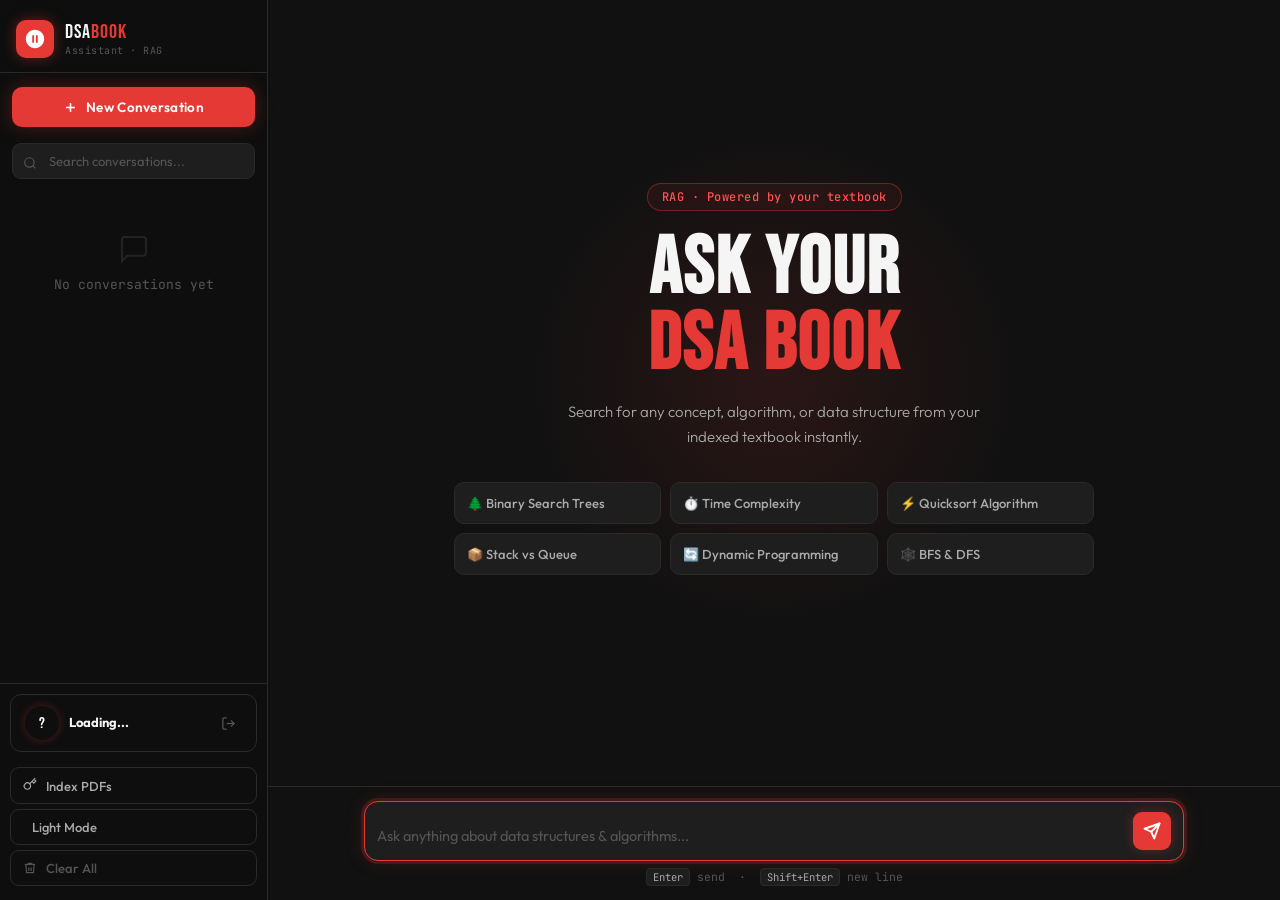
==== templates/index.html @ 1b9bd1ef "initial commit" ====
<!DOCTYPE html>
<html lang="en">
<head>
    <meta charset="UTF-8" />
    <meta name="viewport" content="width=device-width, initial-scale=1.0" />
    <title>DSA Assistant</title>
    <link rel="preconnect" href="https://fonts.googleapis.com" />
    <link href="https://fonts.googleapis.com/css2?family=Bebas+Neue&family=Outfit:wght@300;400;500;600;700&family=JetBrains+Mono:wght@400;500;700&display=swap" rel="stylesheet" />
    <script src="/static/theme.js"></script>
    <link rel="stylesheet" href="/static/style.css" />
</head>
<body>

<!-- ░░░░ SIDEBAR ░░░░ -->
<aside class="sidebar" id="sidebar">

    <div class="sidebar-brand">
        <div class="brand-icon">
            <svg width="22" height="22" viewBox="0 0 24 24" fill="currentColor"><path d="M12 2C6.48 2 2 6.48 2 12s4.48 10 10 10 10-4.48 10-10S17.52 2 12 2zm-1 14H9V8h2v8zm4 0h-2V8h2v8z"/></svg>
        </div>
        <div class="brand-text">
            <span class="brand-name">DSA<span class="brand-accent">Book</span></span>
            <span class="brand-sub">Assistant · RAG</span>
        </div>
    </div>

    <button class="new-chat-btn" onclick="startNewChat()">
        <svg width="15" height="15" viewBox="0 0 24 24" fill="none" stroke="currentColor" stroke-width="2.5"><line x1="12" y1="5" x2="12" y2="19"/><line x1="5" y1="12" x2="19" y2="12"/></svg>
        New Conversation
    </button>

    <div class="sidebar-search">
        <svg class="search-icon" width="14" height="14" viewBox="0 0 24 24" fill="none" stroke="currentColor" stroke-width="2"><circle cx="11" cy="11" r="8"/><line x1="21" y1="21" x2="16.65" y2="16.65"/></svg>
        <input type="text" id="searchInput" placeholder="Search conversations..." oninput="filterSessions(this.value)" />
    </div>

    <div class="sessions-scroll" id="sessionsList">
        <div class="sessions-empty">
            <svg width="32" height="32" viewBox="0 0 24 24" fill="none" stroke="currentColor" stroke-width="1.5" opacity="0.3"><path d="M21 15a2 2 0 0 1-2 2H7l-4 4V5a2 2 0 0 1 2-2h14a2 2 0 0 1 2 2z"/></svg>
            <p>No conversations yet</p>
        </div>
    </div>

    <div class="sidebar-footer">
        <!-- User profile card -->
        <div class="user-card">
            <div class="user-avatar" id="userAvatar">?</div>
            <div class="user-info">
                <span class="user-name" id="sidebarUsername">Loading...</span>
                <span class="user-email" id="sidebarEmail"></span>
            </div>
            <a href="/logout" class="logout-btn" title="Logout">
                <svg width="15" height="15" viewBox="0 0 24 24" fill="none" stroke="currentColor" stroke-width="2"><path d="M9 21H5a2 2 0 0 1-2-2V5a2 2 0 0 1 2-2h4"/><polyline points="16 17 21 12 16 7"/><line x1="21" y1="12" x2="9" y2="12"/></svg>
            </a>
        </div>

        <button class="footer-btn ingest-btn" id="ingestBtn" onclick="ingestPDFs()">
            <span class="ingest-icon" id="ingestIcon">
                <svg width="14" height="14" viewBox="0 0 24 24" fill="none" stroke="currentColor" stroke-width="2"><path d="M21 2l-2 2m-7.61 7.61a5.5 5.5 0 1 1-7.778 7.778 5.5 5.5 0 0 1 7.777-7.777zm0 0L15.5 7.5m0 0l3 3L22 7l-3-3m-3.5 3.5L19 4"/></svg>
            </span>
            <span id="ingestLabel">Index PDFs</span>
        </button>
        <button class="footer-btn theme-btn" onclick="toggleTheme()">
            <span data-theme-icon></span>
            <span data-theme-label>Light Mode</span>
        </button>
        <button class="footer-btn danger-btn" onclick="clearAllChats()">
            <svg width="14" height="14" viewBox="0 0 24 24" fill="none" stroke="currentColor" stroke-width="2"><polyline points="3 6 5 6 21 6"/><path d="M19 6l-1 14H6L5 6"/><path d="M10 11v6m4-6v6"/><path d="M9 6V4h6v2"/></svg>
            Clear All
        </button>
    </div>
</aside>

<!-- ░░░░ MAIN ░░░░ -->
<div class="main-wrapper" id="mainWrapper">

    <!-- Topbar (mobile) -->
    <header class="topbar">
        <button class="topbar-btn" onclick="toggleSidebar()">
            <svg width="18" height="18" viewBox="0 0 24 24" fill="none" stroke="currentColor" stroke-width="2"><line x1="3" y1="6" x2="21" y2="6"/><line x1="3" y1="12" x2="21" y2="12"/><line x1="3" y1="18" x2="21" y2="18"/></svg>
        </button>
        <span class="topbar-logo">DSA<span>Book</span></span>
        <button class="topbar-btn" onclick="startNewChat()">
            <svg width="16" height="16" viewBox="0 0 24 24" fill="none" stroke="currentColor" stroke-width="2.5"><line x1="12" y1="5" x2="12" y2="19"/><line x1="5" y1="12" x2="19" y2="12"/></svg>
        </button>
    </header>

    <!-- Chat area -->
    <div class="chat-area" id="chatArea">

        <!-- Welcome screen -->
        <div class="welcome-screen" id="emptyState">
            <div class="welcome-glow"></div>
            <div class="welcome-content">
                <div class="welcome-badge">RAG · Powered by your textbook</div>
                <h1 class="welcome-title">Ask Your<br/><span>DSA Book</span></h1>
                <p class="welcome-sub">Search for any concept, algorithm, or data structure from your indexed textbook instantly.</p>
                <div class="welcome-chips">
                    <button class="chip" onclick="askSuggestion('Explain binary search trees with examples')">🌲 Binary Search Trees</button>
                    <button class="chip" onclick="askSuggestion('What is time complexity and Big O notation?')">⏱️ Time Complexity</button>
                    <button class="chip" onclick="askSuggestion('How does quicksort work step by step?')">⚡ Quicksort Algorithm</button>
                    <button class="chip" onclick="askSuggestion('Difference between stack and queue with use cases')">📦 Stack vs Queue</button>
                    <button class="chip" onclick="askSuggestion('Explain dynamic programming with examples')">🔄 Dynamic Programming</button>
                    <button class="chip" onclick="askSuggestion('What is graph traversal BFS and DFS?')">🕸️ BFS & DFS</button>
                </div>
            </div>
        </div>

        <!-- Messages -->
        <div class="messages-wrap" id="chatContainer"></div>
    </div>

    <!-- Input -->
    <div class="input-zone">
        <div class="input-shell" id="inputShell">
            <textarea
                id="questionInput"
                placeholder="Ask anything about data structures & algorithms..."
                rows="1"
                onkeydown="handleKeyPress(event)"
            ></textarea>
            <button id="sendButton" onclick="askQuestion()">
                <svg width="18" height="18" viewBox="0 0 24 24" fill="none" stroke="currentColor" stroke-width="2.5" stroke-linecap="round" stroke-linejoin="round">
                    <line x1="22" y1="2" x2="11" y2="13"/>
                    <polygon points="22 2 15 22 11 13 2 9 22 2"/>
                </svg>
            </button>
        </div>
        <p class="input-hint"><kbd>Enter</kbd> send &nbsp;·&nbsp; <kbd>Shift+Enter</kbd> new line</p>
    </div>
</div>

<!-- Mobile overlay -->
<div class="sidebar-overlay" id="sidebarOverlay" onclick="toggleSidebar()"></div>

<!-- Toast -->
<div class="toast" id="toast"></div>

<script src="/static/script.js"></script>
</body>
</html>
---- static/style.css ----
/* ============================================
   DSA ASSISTANT — Dark Red Theme
   Inspired by YouTube dark UI aesthetic
   ============================================ */

/* ── Variables ─────────────────────────────── */
:root {
    /* Core palette */
    --red:          #e53935;
    --red-bright:   #ff1744;
    --red-dim:      #b71c1c;
    --red-glow:     rgba(229, 57, 53, 0.18);
    --red-subtle:   rgba(229, 57, 53, 0.08);

    /* Backgrounds */
    --bg-void:      #0a0a0a;
    --bg-base:      #111111;
    --bg-raised:    #181818;
    --bg-card:      #1e1e1e;
    --bg-hover:     #252525;
    --bg-active:    #2a1515;

    /* Text */
    --text-primary:   #f5f5f5;
    --text-secondary: #aaaaaa;
    --text-muted:     #555555;
    --text-red:       #ff5252;

    /* Borders */
    --border:       #2a2a2a;
    --border-red:   rgba(229, 57, 53, 0.4);
    --border-focus: #e53935;

    /* Messages */
    --msg-user-bg:  #e53935;
    --msg-user-text:#ffffff;
    --msg-ai-bg:    #1a1a1a;
    --msg-ai-border:#262626;

    /* Code */
    --code-bg:      #0d0d0d;
    --code-border:  #e53935;
    --code-text:    #ff8a80;
    --inline-code-bg:   rgba(229,57,53,0.12);
    --inline-code-text: #ff7043;

    /* Sidebar */
    --sidebar-bg:   #0e0e0e;
    --sidebar-w:    268px;

    /* Shadows */
    --shadow-red:   0 0 24px rgba(229,57,53,0.25);
    --shadow-card:  0 2px 12px rgba(0,0,0,0.5);
}

/* Light mode overrides */
[data-theme="light"] {
    --bg-void:      #f0f0f0;
    --bg-base:      #fafafa;
    --bg-raised:    #ffffff;
    --bg-card:      #ffffff;
    --bg-hover:     #f5f5f5;
    --bg-active:    #fff0f0;

    --text-primary:   #111111;
    --text-secondary: #444444;
    --text-muted:     #999999;

    --border:       #e0e0e0;
    --border-red:   rgba(229, 57, 53, 0.3);

    --msg-ai-bg:    #f9f9f9;
    --msg-ai-border:#eeeeee;

    --code-bg:      #1a1a1a;
    --inline-code-bg:   #fff0ee;
    --inline-code-text: #c62828;

    --sidebar-bg:   #f5f5f5;

    --shadow-card:  0 2px 12px rgba(0,0,0,0.08);
}

/* ── Reset ─────────────────────────────────── */
*, *::before, *::after {
    margin: 0; padding: 0;
    box-sizing: border-box;
}

html, body {
    height: 100%;
    overflow: hidden;
}

body {
    font-family: 'Outfit', sans-serif;
    background: var(--bg-void);
    color: var(--text-primary);
    display: flex;
    transition: background 0.25s, color 0.2s;
}

/* ── Scrollbars ─────────────────────────────── */
::-webkit-scrollbar            { width: 5px; height: 5px; }
::-webkit-scrollbar-track      { background: transparent; }
::-webkit-scrollbar-thumb      { background: #2d2d2d; border-radius: 10px; }
::-webkit-scrollbar-thumb:hover{ background: var(--red); }
[data-theme="light"] ::-webkit-scrollbar-thumb { background: #cccccc; }

/* ════════════════════════════════════════════
   SIDEBAR
   ════════════════════════════════════════════ */
.sidebar {
    width: var(--sidebar-w);
    min-width: var(--sidebar-w);
    height: 100vh;
    background: var(--sidebar-bg);
    border-right: 1px solid var(--border);
    display: flex;
    flex-direction: column;
    flex-shrink: 0;
    position: relative;
    z-index: 200;
    transition: background 0.25s, border-color 0.25s;
}

/* Brand */
.sidebar-brand {
    display: flex;
    align-items: center;
    gap: 11px;
    padding: 20px 16px 14px;
    border-bottom: 1px solid var(--border);
}

.brand-icon {
    width: 38px; height: 38px;
    background: var(--red);
    border-radius: 10px;
    display: flex;
    align-items: center;
    justify-content: center;
    color: white;
    flex-shrink: 0;
    box-shadow: 0 0 14px rgba(229,57,53,0.4);
}

.brand-name {
    font-family: 'Bebas Neue', sans-serif;
    font-size: 20px;
    letter-spacing: 1px;
    color: var(--text-primary);
    line-height: 1;
}

.brand-accent { color: var(--red); }

.brand-sub {
    font-size: 10px;
    color: var(--text-muted);
    letter-spacing: 0.5px;
    font-family: 'JetBrains Mono', monospace;
    margin-top: 2px;
    display: block;
}

/* New chat */
.new-chat-btn {
    margin: 14px 12px 10px;
    padding: 11px 14px;
    background: var(--red);
    color: white;
    border: none;
    border-radius: 10px;
    font-size: 13.5px;
    font-weight: 600;
    font-family: 'Outfit', sans-serif;
    cursor: pointer;
    display: flex;
    align-items: center;
    gap: 8px;
    justify-content: center;
    transition: all 0.2s;
    letter-spacing: 0.3px;
    box-shadow: 0 0 18px rgba(229,57,53,0.3);
}

.new-chat-btn:hover {
    background: var(--red-bright);
    box-shadow: 0 0 28px rgba(255,23,68,0.4);
    transform: translateY(-1px);
}

/* Search */
.sidebar-search {
    padding: 6px 12px 10px;
    position: relative;
}

.search-icon {
    position: absolute;
    left: 23px;
    top: 50%;
    transform: translateY(-50%);
    color: var(--text-muted);
    pointer-events: none;
}

.sidebar-search input {
    width: 100%;
    padding: 9px 12px 9px 36px;
    background: var(--bg-card);
    border: 1px solid var(--border);
    border-radius: 9px;
    font-size: 13px;
    font-family: 'Outfit', sans-serif;
    color: var(--text-primary);
    outline: none;
    transition: border-color 0.2s, box-shadow 0.2s;
}

.sidebar-search input::placeholder { color: var(--text-muted); }

.sidebar-search input:focus {
    border-color: var(--border-focus);
    box-shadow: 0 0 0 3px var(--red-glow);
}

/* Sessions scroll */
.sessions-scroll {
    flex: 1;
    overflow-y: auto;
    padding: 4px 8px;
}

.sessions-empty {
    display: flex;
    flex-direction: column;
    align-items: center;
    justify-content: center;
    gap: 10px;
    padding: 40px 16px;
    color: var(--text-muted);
    font-size: 13px;
    font-family: 'JetBrains Mono', monospace;
    text-align: center;
    line-height: 1.6;
}

/* Group label */
.session-group-label {
    font-size: 10.5px;
    font-weight: 700;
    color: var(--text-muted);
    text-transform: uppercase;
    letter-spacing: 1px;
    padding: 12px 8px 5px;
    font-family: 'JetBrains Mono', monospace;
}

/* Session item */
.session-item {
    display: flex;
    align-items: center;
    gap: 8px;
    padding: 9px 10px;
    border-radius: 9px;
    cursor: pointer;
    margin-bottom: 2px;
    border: 1px solid transparent;
    transition: all 0.15s;
    position: relative;
}

.session-item:hover {
    background: var(--bg-hover);
}

.session-item.active {
    background: var(--bg-active);
    border-color: var(--border-red);
}

.session-item.active::before {
    content: '';
    position: absolute;
    left: 0; top: 50%;
    transform: translateY(-50%);
    width: 3px; height: 60%;
    background: var(--red);
    border-radius: 0 3px 3px 0;
}

.session-item-body { flex: 1; min-width: 0; }

.session-title {
    font-size: 13px;
    font-weight: 500;
    color: var(--text-secondary);
    white-space: nowrap;
    overflow: hidden;
    text-overflow: ellipsis;
    line-height: 1.4;
}

.session-item.active .session-title { color: var(--text-red); font-weight: 600; }

.session-time {
    font-size: 10.5px;
    color: var(--text-muted);
    margin-top: 2px;
    font-family: 'JetBrains Mono', monospace;
}

.session-actions {
    display: flex;
    gap: 2px;
    opacity: 0;
    transition: opacity 0.15s;
}

.session-item:hover .session-actions,
.session-item.active .session-actions { opacity: 1; }

.s-btn {
    width: 26px; height: 26px;
    background: transparent;
    border: none;
    border-radius: 6px;
    cursor: pointer;
    font-size: 12px;
    display: flex;
    align-items: center;
    justify-content: center;
    color: var(--text-muted);
    transition: all 0.15s;
}

.s-btn:hover { background: var(--bg-hover); color: var(--text-primary); }
.s-btn.del:hover { background: rgba(229,57,53,0.15); color: var(--red); }

/* Footer */
.sidebar-footer {
    padding: 10px 10px 14px;
    border-top: 1px solid var(--border);
    display: flex;
    flex-direction: column;
    gap: 5px;
}

.footer-btn {
    display: flex;
    align-items: center;
    gap: 9px;
    padding: 9px 12px;
    background: transparent;
    border: 1px solid var(--border);
    border-radius: 9px;
    font-size: 13px;
    font-weight: 500;
    font-family: 'Outfit', sans-serif;
    cursor: pointer;
    color: var(--text-secondary);
    transition: all 0.18s;
    width: 100%;
    text-align: left;
}

.footer-btn:hover { background: var(--bg-hover); color: var(--text-primary); border-color: var(--border-red); }
.footer-btn:disabled { opacity: 0.5; cursor: not-allowed; }

.ingest-btn:hover { color: var(--red-bright); }

.ingest-icon.spinning svg {
    animation: spin 1s linear infinite;
}

@keyframes spin { from { transform: rotate(0deg); } to { transform: rotate(360deg); } }

.danger-btn { color: var(--text-muted); }
.danger-btn:hover { background: rgba(229,57,53,0.1); color: var(--red); border-color: var(--border-red); }

/* ════════════════════════════════════════════
   MAIN WRAPPER
   ════════════════════════════════════════════ */
.main-wrapper {
    flex: 1;
    display: flex;
    flex-direction: column;
    height: 100vh;
    overflow: hidden;
    background: var(--bg-base);
    position: relative;
}

/* Topbar (mobile) */
.topbar {
    display: none;
    align-items: center;
    justify-content: space-between;
    padding: 0 16px;
    height: 54px;
    background: var(--sidebar-bg);
    border-bottom: 1px solid var(--border);
    flex-shrink: 0;
}

.topbar-btn {
    width: 38px; height: 38px;
    background: var(--bg-card);
    border: 1px solid var(--border);
    border-radius: 8px;
    cursor: pointer;
    display: flex;
    align-items: center;
    justify-content: center;
    color: var(--text-secondary);
    transition: all 0.15s;
}

.topbar-btn:hover { border-color: var(--red); color: var(--red); }

.topbar-logo {
    font-family: 'Bebas Neue', sans-serif;
    font-size: 20px;
    color: var(--text-primary);
    letter-spacing: 1px;
}

.topbar-logo span { color: var(--red); }

/* ════════════════════════════════════════════
   WELCOME SCREEN
   ════════════════════════════════════════════ */
.chat-area {
    flex: 1;
    overflow-y: auto;
    display: flex;
    flex-direction: column;
    position: relative;
}

.welcome-screen {
    flex: 1;
    display: flex;
    align-items: center;
    justify-content: center;
    padding: 40px 24px;
    position: relative;
    overflow: hidden;
}

/* Ambient red glow background */
.welcome-glow {
    position: absolute;
    width: 500px; height: 500px;
    border-radius: 50%;
    background: radial-gradient(circle, rgba(229,57,53,0.12) 0%, transparent 70%);
    top: 50%; left: 50%;
    transform: translate(-50%, -50%);
    pointer-events: none;
    animation: pulse-glow 4s ease-in-out infinite;
}

@keyframes pulse-glow {
    0%, 100% { opacity: 0.7; transform: translate(-50%,-50%) scale(1); }
    50% { opacity: 1; transform: translate(-50%,-50%) scale(1.1); }
}

.welcome-content {
    max-width: 640px;
    width: 100%;
    text-align: center;
    position: relative;
    z-index: 1;
    animation: fadeUp 0.6s ease-out;
}

@keyframes fadeUp {
    from { opacity: 0; transform: translateY(20px); }
    to { opacity: 1; transform: translateY(0); }
}

.welcome-badge {
    display: inline-flex;
    align-items: center;
    gap: 6px;
    padding: 5px 14px;
    background: var(--red-subtle);
    border: 1px solid var(--border-red);
    border-radius: 20px;
    font-size: 12px;
    font-weight: 500;
    color: var(--text-red);
    letter-spacing: 0.5px;
    margin-bottom: 20px;
    font-family: 'JetBrains Mono', monospace;
}

.welcome-title {
    font-family: 'Bebas Neue', sans-serif;
    font-size: clamp(52px, 8vw, 80px);
    line-height: 0.95;
    color: var(--text-primary);
    letter-spacing: 2px;
    margin-bottom: 16px;
}

.welcome-title span { color: var(--red); }

.welcome-sub {
    font-size: 15px;
    color: var(--text-secondary);
    line-height: 1.7;
    max-width: 460px;
    margin: 0 auto 32px;
    font-weight: 300;
}

.welcome-chips {
    display: grid;
    grid-template-columns: repeat(3, 1fr);
    gap: 9px;
}

.chip {
    padding: 11px 12px;
    background: var(--bg-card);
    border: 1px solid var(--border);
    border-radius: 10px;
    font-size: 13px;
    font-family: 'Outfit', sans-serif;
    color: var(--text-secondary);
    cursor: pointer;
    text-align: left;
    font-weight: 500;
    transition: all 0.2s;
    line-height: 1.4;
}

.chip:hover {
    border-color: var(--red);
    color: var(--text-primary);
    background: var(--bg-active);
    transform: translateY(-2px);
    box-shadow: 0 4px 16px var(--red-glow);
}

/* ════════════════════════════════════════════
   MESSAGES
   ════════════════════════════════════════════ */
.messages-wrap {
    padding: 20px 0 8px;
    display: flex;
    flex-direction: column;
    max-width: 100%;
}

.message {
    padding: 4px 0;
    animation: msgIn 0.22s ease-out;
}

@keyframes msgIn {
    from { opacity: 0; transform: translateY(6px); }
    to   { opacity: 1; transform: translateY(0); }
}

.message-inner {
    max-width: 820px;
    margin: 0 auto;
    padding: 0 24px;
    display: flex;
    gap: 14px;
    align-items: flex-start;
}

/* Avatar */
.msg-avatar {
    width: 34px; height: 34px;
    border-radius: 50%;
    display: flex;
    align-items: center;
    justify-content: center;
    font-size: 14px;
    flex-shrink: 0;
    margin-top: 3px;
    font-family: 'JetBrains Mono', monospace;
    font-weight: 700;
}

.message.user .msg-avatar {
    background: var(--red);
    color: white;
    order: 2;
    box-shadow: 0 0 10px rgba(229,57,53,0.4);
}

.message.assistant .msg-avatar {
    background: var(--bg-card);
    border: 1px solid var(--border);
    color: var(--text-red);
    font-size: 16px;
}

/* Content */
.message.user .message-inner { flex-direction: row-reverse; }

.msg-body { flex: 1; min-width: 0; }

.msg-sender {
    font-size: 11px;
    font-weight: 700;
    color: var(--text-muted);
    margin-bottom: 5px;
    font-family: 'JetBrains Mono', monospace;
    text-transform: uppercase;
    letter-spacing: 0.8px;
}

.message.user .msg-sender { text-align: right; color: rgba(229,57,53,0.6); }

.msg-content {
    font-size: 14.5px;
    line-height: 1.75;
    color: var(--text-primary);
}

.message.user .msg-content {
    background: var(--msg-user-bg);
    color: var(--msg-user-text);
    padding: 12px 16px;
    border-radius: 16px 16px 4px 16px;
    display: inline-block;
    max-width: 72%;
    float: right;
    font-size: 14.5px;
    box-shadow: 0 0 14px rgba(229,57,53,0.3);
}

.message.user .msg-body { display: flex; flex-direction: column; align-items: flex-end; }

/* ════════════════════════════════════════════
   MARKDOWN CONTENT — Claude / ChatGPT style
   ════════════════════════════════════════════ */

/* Paragraphs */
.msg-content p {
    margin: 0 0 14px 0;
    line-height: 1.8;
    color: var(--text-primary);
}
.msg-content p:last-child { margin-bottom: 0; }

/* Headings */
.msg-content .md-h1 {
    font-size: 20px;
    font-weight: 800;
    color: var(--text-primary);
    margin: 22px 0 10px;
    padding-bottom: 8px;
    border-bottom: 2px solid var(--border);
    font-family: 'Outfit', sans-serif;
    line-height: 1.3;
}

.msg-content .md-h2 {
    font-size: 16px;
    font-weight: 700;
    color: var(--red);
    margin: 20px 0 8px;
    padding-bottom: 5px;
    border-bottom: 1px solid var(--border-red);
    font-family: 'Outfit', sans-serif;
    letter-spacing: 0.2px;
}

.msg-content .md-h3 {
    font-size: 14px;
    font-weight: 700;
    color: var(--text-primary);
    margin: 16px 0 6px;
    font-family: 'Outfit', sans-serif;
    letter-spacing: 0.2px;
}

/* First heading has no top margin */
.msg-content .md-h1:first-child,
.msg-content .md-h2:first-child,
.msg-content .md-h3:first-child { margin-top: 0; }

/* Bold and italic */
.msg-content strong { font-weight: 700; color: var(--text-primary); }
.msg-content em     { font-style: italic; color: var(--text-secondary); }

/* Blockquotes — for definitions / textbook quotes */
.msg-content blockquote {
    border-left: 3px solid var(--red);
    background: rgba(229,57,53,0.05);
    margin: 14px 0;
    padding: 12px 16px;
    border-radius: 0 8px 8px 0;
    color: var(--text-secondary);
    font-style: italic;
    font-size: 14px;
    line-height: 1.7;
}

/* Horizontal rule */
.msg-content .md-hr {
    border: none;
    border-top: 1px solid var(--border);
    margin: 18px 0;
}

/* Lists */
.msg-content ul,
.msg-content ol {
    margin: 8px 0 14px;
    padding-left: 24px;
}

.msg-content ul { list-style: none; padding-left: 4px; }

.msg-content ul li {
    position: relative;
    padding-left: 20px;
    margin: 8px 0;
    line-height: 1.75;
    color: var(--text-primary);
}

.msg-content ul li::before {
    content: '';
    position: absolute;
    left: 0; top: 9px;
    width: 6px; height: 6px;
    background: var(--red);
    border-radius: 50%;
    flex-shrink: 0;
}

.msg-content ol {
    list-style: none;
    counter-reset: ol-counter;
    padding-left: 0;
}

.msg-content ol li {
    counter-increment: ol-counter;
    position: relative;
    padding-left: 38px;
    margin: 10px 0;
    line-height: 1.75;
    color: var(--text-primary);
}

.msg-content ol li::before {
    content: counter(ol-counter);
    position: absolute;
    left: 0; top: 1px;
    background: var(--red);
    color: white;
    width: 24px; height: 24px;
    border-radius: 50%;
    display: flex;
    align-items: center;
    justify-content: center;
    font-size: 11px;
    font-weight: 700;
    font-family: 'JetBrains Mono', monospace;
    box-shadow: 0 0 6px rgba(229,57,53,0.3);
}

/* Inline code */
.msg-content .inline-code,
.msg-content code {
    background: var(--inline-code-bg);
    color: var(--inline-code-text);
    padding: 2px 7px;
    border-radius: 5px;
    font-family: 'JetBrains Mono', monospace;
    font-size: 12.5px;
    font-weight: 600;
}

.message.user .msg-content code {
    background: rgba(255,255,255,0.2);
    color: white;
}

/* ── Code Block ────────────────────────────── */
.code-block {
    background: var(--code-bg);
    border-radius: 10px;
    margin: 16px 0;
    overflow: hidden;
    border: 1px solid var(--border);
    box-shadow: 0 2px 12px rgba(0,0,0,0.3);
}

.code-block-header {
    display: flex;
    align-items: center;
    justify-content: space-between;
    padding: 8px 14px;
    background: rgba(229,57,53,0.08);
    border-bottom: 1px solid var(--border);
}

.code-lang {
    font-family: 'JetBrains Mono', monospace;
    font-size: 11px;
    font-weight: 700;
    color: var(--red);
    letter-spacing: 1px;
    text-transform: uppercase;
}

.copy-btn {
    display: flex;
    align-items: center;
    gap: 5px;
    background: transparent;
    border: 1px solid var(--border);
    color: var(--text-muted);
    padding: 4px 10px;
    border-radius: 6px;
    font-size: 11px;
    font-family: 'Outfit', sans-serif;
    font-weight: 600;
    cursor: pointer;
    transition: all 0.2s;
}

.copy-btn:hover {
    border-color: var(--red);
    color: var(--red);
    background: rgba(229,57,53,0.08);
}

.code-block pre {
    margin: 0;
    padding: 16px;
    overflow-x: auto;
    font-family: 'JetBrains Mono', monospace;
    font-size: 13px;
    line-height: 1.75;
}

.code-block pre code,
.code-block .code-content {
    background: transparent !important;
    color: #f8f8f2;
    padding: 0;
    font-size: 13px;
    font-weight: 400;
    white-space: pre;
}

/* Light mode code */
[data-theme="light"] .code-block { background: #1e1e1e; border-color: #333; }
[data-theme="light"] .code-block-header { background: rgba(0,0,0,0.2); border-color: #333; }
[data-theme="light"] .copy-btn { border-color: #444; color: #aaa; }

/* ── Loading dots ───────────────────────────── */
.loading {
    display: flex;
    gap: 6px;
    padding: 8px 4px;
    align-items: center;
}

.loading-dot {
    width: 8px; height: 8px;
    background: var(--red);
    border-radius: 50%;
    animation: bounce 1.4s infinite ease-in-out;
}

.loading-dot:nth-child(1) { animation-delay: -0.32s; }
.loading-dot:nth-child(2) { animation-delay: -0.16s; }

@keyframes bounce {
    0%, 80%, 100% { transform: scale(0); opacity: 0.3; }
    40% { transform: scale(1); opacity: 1; }
}

/* ════════════════════════════════════════════
   INPUT ZONE
   ════════════════════════════════════════════ */
.input-zone {
    padding: 14px 20px 16px;
    background: var(--bg-base);
    border-top: 1px solid var(--border);
    flex-shrink: 0;
}

.input-shell {
    max-width: 820px;
    margin: 0 auto;
    display: flex;
    align-items: flex-end;
    gap: 10px;
    background: var(--bg-card);
    border: 1.5px solid var(--border);
    border-radius: 14px;
    padding: 10px 12px;
    transition: border-color 0.2s, box-shadow 0.2s;
}

.input-shell:focus-within {
    border-color: var(--red);
    box-shadow: 0 0 0 3px var(--red-glow), 0 0 20px var(--red-glow);
}

#questionInput {
    flex: 1;
    background: transparent;
    border: none;
    outline: none;
    font-size: 14.5px;
    font-family: 'Outfit', sans-serif;
    color: var(--text-primary);
    resize: none;
    max-height: 140px;
    min-height: 26px;
    line-height: 1.6;
}

#questionInput::placeholder { color: var(--text-muted); }

#sendButton {
    width: 38px; height: 38px;
    background: var(--red);
    color: white;
    border: none;
    border-radius: 9px;
    cursor: pointer;
    display: flex;
    align-items: center;
    justify-content: center;
    transition: all 0.2s;
    flex-shrink: 0;
    box-shadow: 0 0 12px rgba(229,57,53,0.35);
}

#sendButton:hover:not(:disabled) {
    background: var(--red-bright);
    transform: scale(1.06);
    box-shadow: 0 0 20px rgba(255,23,68,0.5);
}

#sendButton:disabled {
    background: #3a1a1a;
    box-shadow: none;
    cursor: not-allowed;
}

.input-hint {
    max-width: 820px;
    margin: 8px auto 0;
    font-size: 11.5px;
    color: var(--text-muted);
    font-family: 'JetBrains Mono', monospace;
    text-align: center;
}

.input-hint kbd {
    background: var(--bg-card);
    color: var(--text-secondary);
    padding: 1px 6px;
    border-radius: 4px;
    border: 1px solid var(--border);
    font-family: 'JetBrains Mono', monospace;
    font-size: 10.5px;
}

/* ════════════════════════════════════════════
   TOAST
   ════════════════════════════════════════════ */
.toast {
    position: fixed;
    bottom: 28px;
    left: 50%;
    transform: translateX(-50%) translateY(60px);
    background: var(--bg-card);
    color: var(--text-primary);
    padding: 12px 22px;
    border-radius: 12px;
    font-size: 13.5px;
    font-weight: 600;
    font-family: 'Outfit', sans-serif;
    z-index: 999;
    opacity: 0;
    transition: all 0.3s ease;
    box-shadow: 0 8px 24px rgba(0,0,0,0.5);
    border: 1px solid var(--border);
    pointer-events: none;
    max-width: 340px;
    text-align: center;
}

.toast.show { opacity: 1; transform: translateX(-50%) translateY(0); }
.toast.success { border-left: 4px solid #22c55e; }
.toast.error   { border-left: 4px solid var(--red); box-shadow: 0 8px 24px rgba(229,57,53,0.2); }
.toast.info    { border-left: 4px solid #3b82f6; }

/* ════════════════════════════════════════════
   MOBILE
   ════════════════════════════════════════════ */
.sidebar-overlay {
    display: none;
    position: fixed;
    inset: 0;
    background: rgba(0,0,0,0.6);
    z-index: 190;
    backdrop-filter: blur(3px);
}

@media (max-width: 800px) {
    .topbar { display: flex; }

    .sidebar {
        position: fixed;
        left: 0; top: 0;
        height: 100vh;
        transform: translateX(-100%);
        transition: transform 0.28s ease;
        z-index: 300;
    }

    .sidebar.open { transform: translateX(0); }
    .sidebar-overlay.show { display: block; }

    .main-wrapper { width: 100%; }

    .welcome-chips { grid-template-columns: 1fr 1fr; }

    .message-inner { padding: 0 14px; }

    .message.user .msg-content { max-width: 88%; }
}

@media (max-width: 480px) {
    .welcome-chips { grid-template-columns: 1fr; }
    .welcome-title { font-size: 48px; }
}

/* ── USER CARD ─────────────────────────────────────── */
.user-card {
    display: flex;
    align-items: center;
    gap: 10px;
    padding: 11px 14px;
    background: var(--sidebar-active);
    border: 1px solid var(--border);
    border-radius: 11px;
    margin-bottom: 10px;
}

.user-avatar {
    width: 34px;
    height: 34px;
    border-radius: 50%;
    background: var(--accent);
    color: white;
    font-family: 'Bebas Neue', sans-serif;
    font-size: 16px;
    display: flex;
    align-items: center;
    justify-content: center;
    flex-shrink: 0;
    box-shadow: 0 0 10px rgba(229,57,53,0.3);
    letter-spacing: 0.5px;
}

.user-info {
    flex: 1;
    min-width: 0;
    display: flex;
    flex-direction: column;
    gap: 2px;
}

.user-name {
    font-size: 13px;
    font-weight: 700;
    color: var(--text-primary);
    white-space: nowrap;
    overflow: hidden;
    text-overflow: ellipsis;
    font-family: 'Outfit', sans-serif;
}

.user-email {
    font-size: 11px;
    color: var(--text-muted);
    white-space: nowrap;
    overflow: hidden;
    text-overflow: ellipsis;
    font-family: 'JetBrains Mono', monospace;
}

.logout-btn {
    display: flex;
    align-items: center;
    justify-content: center;
    width: 28px;
    height: 28px;
    border-radius: 7px;
    color: var(--text-muted);
    text-decoration: none;
    transition: all 0.2s;
    flex-shrink: 0;
}

.logout-btn:hover {
    background: rgba(229, 57, 53, 0.12);
    color: var(--accent);
}

/* Tree / figure code blocks */
.msg-content .code-block pre {
    white-space: pre;
    overflow-x: auto;
}

/* Inline preformatted tree fallback */
.msg-content pre {
    background: var(--code-bg);
    border: 1px solid var(--border);
    border-left: 3px solid var(--red);
    border-radius: 8px;
    padding: 14px 18px;
    margin: 14px 0;
    overflow-x: auto;
    font-family: 'JetBrains Mono', monospace;
    font-size: 13px;
    color: #f8f8f2;
    line-height: 1.8;
    white-space: pre;
}
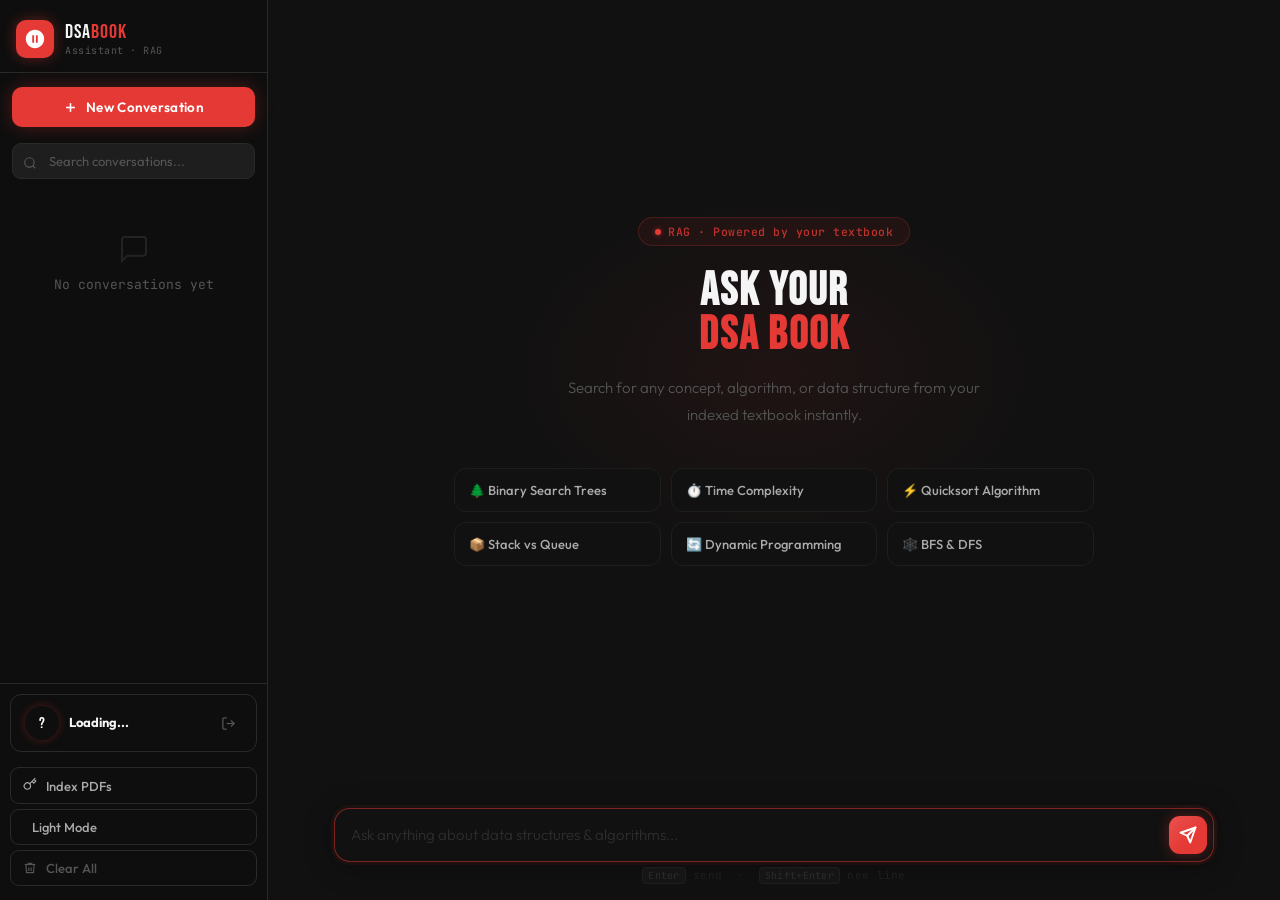
==== commit 046898e0: "Initial commit" ====
--- a/templates/index.html
+++ b/templates/index.html
@@ -11,8 +11,15 @@
 </head>
 <body>
 
-<!-- ░░░░ SIDEBAR ░░░░ -->
+
 <aside class="sidebar" id="sidebar">
+
+    <!-- COLLAPSED: expand button shown only when collapsed -->
+    <button class="sidebar-expand-btn" id="sidebarExpandBtn" onclick="toggleSidebarCollapse()" title="Expand sidebar" aria-label="Expand sidebar">
+        <svg width="18" height="18" viewBox="0 0 24 24" fill="none" stroke="currentColor" stroke-width="2.5" stroke-linecap="round" stroke-linejoin="round">
+            <polyline points="9 18 15 12 9 6"/>
+        </svg>
+    </button>
 
     <div class="sidebar-brand">
         <div class="brand-icon">
@@ -20,13 +27,20 @@
         </div>
         <div class="brand-text">
             <span class="brand-name">DSA<span class="brand-accent">Book</span></span>
-            <span class="brand-sub">Assistant · RAG</span>
+            <span class="brand-sub">Assistant &middot; RAG</span>
         </div>
+        <button class="sidebar-toggle-btn" id="sidebarToggleBtn" onclick="toggleSidebarCollapse()" title="Collapse sidebar" aria-label="Collapse sidebar">
+            <svg width="16" height="16" viewBox="0 0 24 24" fill="none" stroke="currentColor" stroke-width="2" stroke-linecap="round" stroke-linejoin="round">
+                <line x1="3" y1="6" x2="21" y2="6"/>
+                <line x1="3" y1="12" x2="21" y2="12"/>
+                <line x1="3" y1="18" x2="21" y2="18"/>
+            </svg>
+        </button>
     </div>
 
     <button class="new-chat-btn" onclick="startNewChat()">
         <svg width="15" height="15" viewBox="0 0 24 24" fill="none" stroke="currentColor" stroke-width="2.5"><line x1="12" y1="5" x2="12" y2="19"/><line x1="5" y1="12" x2="19" y2="12"/></svg>
-        New Conversation
+        <span class="new-chat-label">New Conversation</span>
     </button>
 
     <div class="sidebar-search">
@@ -42,7 +56,7 @@
     </div>
 
     <div class="sidebar-footer">
-        <!-- User profile card -->
+        
         <div class="user-card">
             <div class="user-avatar" id="userAvatar">?</div>
             <div class="user-info">
@@ -54,27 +68,27 @@
             </a>
         </div>
 
-        <button class="footer-btn ingest-btn" id="ingestBtn" onclick="ingestPDFs()">
+        <button class="footer-btn ingest-btn" id="ingestBtn" onclick="ingestPDFs()" title="Index PDFs">
             <span class="ingest-icon" id="ingestIcon">
                 <svg width="14" height="14" viewBox="0 0 24 24" fill="none" stroke="currentColor" stroke-width="2"><path d="M21 2l-2 2m-7.61 7.61a5.5 5.5 0 1 1-7.778 7.778 5.5 5.5 0 0 1 7.777-7.777zm0 0L15.5 7.5m0 0l3 3L22 7l-3-3m-3.5 3.5L19 4"/></svg>
             </span>
-            <span id="ingestLabel">Index PDFs</span>
+            <span id="ingestLabel" class="footer-btn-label">Index PDFs</span>
         </button>
-        <button class="footer-btn theme-btn" onclick="toggleTheme()">
+        <button class="footer-btn theme-btn" onclick="toggleTheme()" title="Toggle theme">
             <span data-theme-icon></span>
-            <span data-theme-label>Light Mode</span>
+            <span data-theme-label class="footer-btn-label">Light Mode</span>
         </button>
-        <button class="footer-btn danger-btn" onclick="clearAllChats()">
+        <button class="footer-btn danger-btn" onclick="clearAllChats()" title="Clear all chats">
             <svg width="14" height="14" viewBox="0 0 24 24" fill="none" stroke="currentColor" stroke-width="2"><polyline points="3 6 5 6 21 6"/><path d="M19 6l-1 14H6L5 6"/><path d="M10 11v6m4-6v6"/><path d="M9 6V4h6v2"/></svg>
-            Clear All
+            <span class="footer-btn-label">Clear All</span>
         </button>
     </div>
 </aside>
 
-<!-- ░░░░ MAIN ░░░░ -->
+
 <div class="main-wrapper" id="mainWrapper">
 
-    <!-- Topbar (mobile) -->
+    
     <header class="topbar">
         <button class="topbar-btn" onclick="toggleSidebar()">
             <svg width="18" height="18" viewBox="0 0 24 24" fill="none" stroke="currentColor" stroke-width="2"><line x1="3" y1="6" x2="21" y2="6"/><line x1="3" y1="12" x2="21" y2="12"/><line x1="3" y1="18" x2="21" y2="18"/></svg>
@@ -85,10 +99,10 @@
         </button>
     </header>
 
-    <!-- Chat area -->
+    
     <div class="chat-area" id="chatArea">
 
-        <!-- Welcome screen -->
+        
         <div class="welcome-screen" id="emptyState">
             <div class="welcome-glow"></div>
             <div class="welcome-content">
@@ -106,11 +120,18 @@
             </div>
         </div>
 
-        <!-- Messages -->
+        
         <div class="messages-wrap" id="chatContainer"></div>
     </div>
 
-    <!-- Input -->
+    <!-- Scroll to bottom floating button -->
+    <button class="scroll-bottom-btn" id="scrollBottomBtn" onclick="scrollBottom()" title="Scroll to bottom" aria-label="Scroll to bottom">
+        <svg width="16" height="16" viewBox="0 0 24 24" fill="none" stroke="currentColor" stroke-width="2.5" stroke-linecap="round" stroke-linejoin="round">
+            <polyline points="6 9 12 15 18 9"/>
+        </svg>
+    </button>
+
+    
     <div class="input-zone">
         <div class="input-shell" id="inputShell">
             <textarea
@@ -130,10 +151,10 @@
     </div>
 </div>
 
-<!-- Mobile overlay -->
+
 <div class="sidebar-overlay" id="sidebarOverlay" onclick="toggleSidebar()"></div>
 
-<!-- Toast -->
+
 <div class="toast" id="toast"></div>
 
 <script src="/static/script.js"></script>
--- a/static/style.css
+++ b/static/style.css
@@ -499,7 +499,7 @@
 
 .welcome-title {
     font-family: 'Bebas Neue', sans-serif;
-    font-size: clamp(52px, 8vw, 80px);
+    font-size: clamp(28px, 4vw, 46px);
     line-height: 0.95;
     color: var(--text-primary);
     letter-spacing: 2px;
@@ -550,95 +550,210 @@
    MESSAGES
    ════════════════════════════════════════════ */
 .messages-wrap {
-    padding: 20px 0 8px;
+    padding: 28px 0 16px;
     display: flex;
     flex-direction: column;
     max-width: 100%;
-}
-
+    gap: 4px;
+}
+
+/* User message slides in from right, AI slides from left */
 .message {
-    padding: 4px 0;
-    animation: msgIn 0.22s ease-out;
+    padding: 6px 0;
+    animation: msgIn 0.35s cubic-bezier(0.16, 1, 0.3, 1);
+    will-change: transform, opacity;
+}
+
+.message.user {
+    animation: msgInRight 0.35s cubic-bezier(0.16, 1, 0.3, 1);
+}
+
+.message.assistant {
+    animation: msgInLeft 0.35s cubic-bezier(0.16, 1, 0.3, 1);
 }
 
 @keyframes msgIn {
-    from { opacity: 0; transform: translateY(6px); }
+    from { opacity: 0; transform: translateY(12px); }
     to   { opacity: 1; transform: translateY(0); }
 }
 
+@keyframes msgInRight {
+    from { opacity: 0; transform: translateX(20px) translateY(8px); }
+    to   { opacity: 1; transform: translateX(0) translateY(0); }
+}
+
+@keyframes msgInLeft {
+    from { opacity: 0; transform: translateX(-16px) translateY(8px); }
+    to   { opacity: 1; transform: translateX(0) translateY(0); }
+}
+
 .message-inner {
-    max-width: 820px;
+    max-width: 860px;
     margin: 0 auto;
-    padding: 0 24px;
+    padding: 0 28px;
     display: flex;
     gap: 14px;
     align-items: flex-start;
 }
 
-/* Avatar */
+/* ── Avatar ──────────────────────────── */
 .msg-avatar {
-    width: 34px; height: 34px;
+    width: 36px; height: 36px;
     border-radius: 50%;
     display: flex;
     align-items: center;
     justify-content: center;
     font-size: 14px;
     flex-shrink: 0;
-    margin-top: 3px;
+    margin-top: 2px;
     font-family: 'JetBrains Mono', monospace;
     font-weight: 700;
-}
-
+    position: relative;
+    transition: transform 0.2s ease;
+}
+
+.message:hover .msg-avatar {
+    transform: scale(1.05);
+}
+
+/* User avatar — right side */
 .message.user .msg-avatar {
-    background: var(--red);
+    background: linear-gradient(135deg, var(--red) 0%, #ff5252 100%);
     color: white;
     order: 2;
-    box-shadow: 0 0 10px rgba(229,57,53,0.4);
-}
-
+    box-shadow: 0 0 14px rgba(229,57,53,0.5), 0 2px 8px rgba(0,0,0,0.3);
+    font-size: 13px;
+    letter-spacing: 0;
+}
+
+/* AI avatar — left side with animated ring */
 .message.assistant .msg-avatar {
-    background: var(--bg-card);
-    border: 1px solid var(--border);
-    color: var(--text-red);
+    background: linear-gradient(135deg, #1a1a1a 0%, #252525 100%);
+    border: 1.5px solid var(--border-red);
+    color: var(--red);
     font-size: 16px;
-}
-
-/* Content */
-.message.user .message-inner { flex-direction: row-reverse; }
-
-.msg-body { flex: 1; min-width: 0; }
-
+    box-shadow: 0 0 0 3px rgba(229,57,53,0.08), 0 2px 10px rgba(0,0,0,0.4);
+}
+
+/* Subtle pulse on AI avatar when message loads */
+.message.assistant:last-child .msg-avatar {
+    animation: avatarPulse 2s ease-in-out 1;
+}
+
+@keyframes avatarPulse {
+    0%   { box-shadow: 0 0 0 3px rgba(229,57,53,0.08), 0 2px 10px rgba(0,0,0,0.4); }
+    40%  { box-shadow: 0 0 0 6px rgba(229,57,53,0.18), 0 2px 10px rgba(0,0,0,0.4); }
+    100% { box-shadow: 0 0 0 3px rgba(229,57,53,0.08), 0 2px 10px rgba(0,0,0,0.4); }
+}
+
+/* ── Layout ──────────────────────────── */
+/* User messages sit on the right */
+.message.user .message-inner {
+    flex-direction: row-reverse;
+}
+
+.msg-body {
+    flex: 1;
+    min-width: 0;
+}
+
+/* ── Sender label ────────────────────── */
 .msg-sender {
-    font-size: 11px;
+    font-size: 10.5px;
     font-weight: 700;
     color: var(--text-muted);
-    margin-bottom: 5px;
+    margin-bottom: 6px;
     font-family: 'JetBrains Mono', monospace;
     text-transform: uppercase;
-    letter-spacing: 0.8px;
-}
-
-.message.user .msg-sender { text-align: right; color: rgba(229,57,53,0.6); }
-
+    letter-spacing: 1px;
+    display: flex;
+    align-items: center;
+    gap: 6px;
+}
+
+.msg-sender::after {
+    content: '';
+    display: inline-block;
+    height: 1px;
+    width: 24px;
+    background: var(--border);
+    border-radius: 1px;
+}
+
+.message.user .msg-sender {
+    justify-content: flex-end;
+    flex-direction: row-reverse;
+    color: rgba(229,57,53,0.5);
+}
+
+.message.user .msg-sender::after {
+    background: rgba(229,57,53,0.3);
+}
+
+/* ── Message Content ─────────────────── */
 .msg-content {
     font-size: 14.5px;
-    line-height: 1.75;
+    line-height: 1.8;
     color: var(--text-primary);
 }
 
+/* USER bubble — right-aligned, red pill */
+.message.user .msg-body {
+    display: flex;
+    flex-direction: column;
+    align-items: flex-end;
+}
+
 .message.user .msg-content {
-    background: var(--msg-user-bg);
-    color: var(--msg-user-text);
-    padding: 12px 16px;
-    border-radius: 16px 16px 4px 16px;
+    background: linear-gradient(135deg, var(--red) 0%, #cc2b27 100%);
+    color: #ffffff;
+    padding: 13px 18px;
+    border-radius: 20px 20px 4px 20px;
     display: inline-block;
-    max-width: 72%;
-    float: right;
+    max-width: 75%;
     font-size: 14.5px;
-    box-shadow: 0 0 14px rgba(229,57,53,0.3);
-}
-
-.message.user .msg-body { display: flex; flex-direction: column; align-items: flex-end; }
+    font-weight: 400;
+    box-shadow:
+        0 0 20px rgba(229,57,53,0.25),
+        0 4px 16px rgba(0,0,0,0.3),
+        inset 0 1px 0 rgba(255,255,255,0.1);
+    position: relative;
+    word-break: break-word;
+}
+
+/* AI response — left-aligned, glassmorphism card */
+.message.assistant .msg-content {
+    background: var(--msg-ai-bg);
+    border: 1px solid var(--msg-ai-border);
+    border-radius: 4px 20px 20px 20px;
+    padding: 16px 20px;
+    position: relative;
+    overflow: hidden;
+    transition: border-color 0.2s;
+    box-shadow: 0 2px 16px rgba(0,0,0,0.2);
+}
+
+/* Subtle left accent bar on AI messages */
+.message.assistant .msg-content::before {
+    content: '';
+    position: absolute;
+    left: 0; top: 12px; bottom: 12px;
+    width: 2px;
+    background: linear-gradient(180deg, var(--red) 0%, transparent 100%);
+    border-radius: 0 2px 2px 0;
+    opacity: 0.5;
+}
+
+.message.assistant:hover .msg-content {
+    border-color: rgba(229,57,53,0.2);
+}
+
+/* Light mode AI message */
+[data-theme="light"] .message.assistant .msg-content {
+    background: #ffffff;
+    border-color: #e8e8e8;
+    box-shadow: 0 2px 12px rgba(0,0,0,0.06);
+}
 
 /* ════════════════════════════════════════════
    MARKDOWN CONTENT — Claude / ChatGPT style
@@ -789,23 +904,31 @@
     color: white;
 }
 
-/* ── Code Block ────────────────────────────── */
+/* ── Code Block ─────────────────────────── */
 .code-block {
-    background: var(--code-bg);
-    border-radius: 10px;
-    margin: 16px 0;
+    background: #0d0d0d;
+    border-radius: 12px;
+    margin: 18px 0;
     overflow: hidden;
-    border: 1px solid var(--border);
-    box-shadow: 0 2px 12px rgba(0,0,0,0.3);
+    border: 1px solid #1e1e1e;
+    box-shadow:
+        0 4px 24px rgba(0,0,0,0.5),
+        inset 0 1px 0 rgba(255,255,255,0.03);
+    position: relative;
+    transition: border-color 0.2s;
+}
+
+.code-block:hover {
+    border-color: #2a2a2a;
 }
 
 .code-block-header {
     display: flex;
     align-items: center;
-    justify-content: space-between;
-    padding: 8px 14px;
-    background: rgba(229,57,53,0.08);
-    border-bottom: 1px solid var(--border);
+    padding: 10px 14px;
+    background: #161616;
+    border-bottom: 1px solid #1e1e1e;
+    gap: 10px;
 }
 
 .code-lang {
@@ -815,37 +938,42 @@
     color: var(--red);
     letter-spacing: 1px;
     text-transform: uppercase;
+    display: flex;
+    align-items: center;
+    gap: 7px;
 }
 
 .copy-btn {
     display: flex;
     align-items: center;
     gap: 5px;
-    background: transparent;
-    border: 1px solid var(--border);
-    color: var(--text-muted);
-    padding: 4px 10px;
-    border-radius: 6px;
+    background: rgba(255,255,255,0.06);
+    border: 1px solid #333;
+    color: #777;
+    padding: 4px 11px;
+    border-radius: 7px;
     font-size: 11px;
-    font-family: 'Outfit', sans-serif;
+    font-family: 'JetBrains Mono', monospace;
     font-weight: 600;
     cursor: pointer;
-    transition: all 0.2s;
+    transition: all 0.18s ease;
+    letter-spacing: 0.3px;
+    flex-shrink: 0;
 }
 
 .copy-btn:hover {
     border-color: var(--red);
     color: var(--red);
-    background: rgba(229,57,53,0.08);
+    background: rgba(229,57,53,0.1);
 }
 
 .code-block pre {
     margin: 0;
-    padding: 16px;
+    padding: 0;
     overflow-x: auto;
     font-family: 'JetBrains Mono', monospace;
     font-size: 13px;
-    line-height: 1.75;
+    line-height: 1.8;
 }
 
 .code-block pre code,
@@ -858,60 +986,173 @@
     white-space: pre;
 }
 
+/* Traffic lights */
+.code-traffic-lights {
+    display: flex;
+    gap: 6px;
+    align-items: center;
+    margin-right: 4px;
+    flex-shrink: 0;
+}
+
+.traffic-dot {
+    width: 10px; height: 10px;
+    border-radius: 50%;
+    transition: opacity 0.2s;
+    flex-shrink: 0;
+}
+
+.traffic-dot.red    { background: #ff5f57; box-shadow: 0 0 4px rgba(255,95,87,0.5); }
+.traffic-dot.yellow { background: #febc2e; box-shadow: 0 0 4px rgba(254,188,46,0.5); }
+.traffic-dot.green  { background: #28c840; box-shadow: 0 0 4px rgba(40,200,64,0.5); }
+
+.code-block:not(:hover) .traffic-dot { opacity: 0.35; }
+.code-block:hover .traffic-dot { opacity: 1; }
+
+/* Language dot */
+.lang-dot {
+    width: 8px; height: 8px;
+    border-radius: 50%;
+    display: inline-block;
+    flex-shrink: 0;
+}
+
+/* Right side of header */
+.code-header-right {
+    display: flex;
+    align-items: center;
+    gap: 10px;
+    margin-left: auto;
+}
+
+/* Line count badge */
+.code-line-count {
+    font-family: 'JetBrains Mono', monospace;
+    font-size: 10.5px;
+    color: #444;
+    letter-spacing: 0.5px;
+    flex-shrink: 0;
+}
+
 /* Light mode code */
 [data-theme="light"] .code-block { background: #1e1e1e; border-color: #333; }
 [data-theme="light"] .code-block-header { background: rgba(0,0,0,0.2); border-color: #333; }
 [data-theme="light"] .copy-btn { border-color: #444; color: #aaa; }
 
-/* ── Loading dots ───────────────────────────── */
+
+/* ── Loading / Thinking Indicator ──────────── */
 .loading {
     display: flex;
-    gap: 6px;
-    padding: 8px 4px;
+    flex-direction: column;
+    gap: 10px;
+    padding: 4px 0;
+}
+
+.loading-label {
+    display: flex;
+    align-items: center;
+    gap: 8px;
+    font-size: 11.5px;
+    font-family: 'JetBrains Mono', monospace;
+    color: var(--text-muted);
+    letter-spacing: 0.5px;
+}
+
+.loading-dots {
+    display: flex;
+    gap: 5px;
     align-items: center;
 }
 
 .loading-dot {
-    width: 8px; height: 8px;
+    width: 7px; height: 7px;
     background: var(--red);
     border-radius: 50%;
-    animation: bounce 1.4s infinite ease-in-out;
-}
-
-.loading-dot:nth-child(1) { animation-delay: -0.32s; }
-.loading-dot:nth-child(2) { animation-delay: -0.16s; }
-
-@keyframes bounce {
-    0%, 80%, 100% { transform: scale(0); opacity: 0.3; }
-    40% { transform: scale(1); opacity: 1; }
+    animation: thinkingDot 1.5s infinite ease-in-out;
+    box-shadow: 0 0 6px rgba(229,57,53,0.5);
+}
+
+.loading-dot:nth-child(1) { animation-delay: 0s; }
+.loading-dot:nth-child(2) { animation-delay: 0.2s; }
+.loading-dot:nth-child(3) { animation-delay: 0.4s; }
+
+@keyframes thinkingDot {
+    0%, 60%, 100% { transform: translateY(0) scale(0.7); opacity: 0.3; }
+    30%            { transform: translateY(-6px) scale(1); opacity: 1; }
+}
+
+/* Shimmer skeleton bars beneath dots */
+.loading-skeleton {
+    display: flex;
+    flex-direction: column;
+    gap: 8px;
+    margin-top: 4px;
+}
+
+.skeleton-bar {
+    height: 12px;
+    border-radius: 6px;
+    background: linear-gradient(
+        90deg,
+        var(--bg-hover) 0%,
+        rgba(229,57,53,0.08) 40%,
+        var(--bg-hover) 80%
+    );
+    background-size: 200% 100%;
+    animation: shimmer 1.8s infinite linear;
+}
+
+.skeleton-bar:nth-child(1) { width: 85%; }
+.skeleton-bar:nth-child(2) { width: 70%; animation-delay: 0.1s; }
+.skeleton-bar:nth-child(3) { width: 55%; animation-delay: 0.2s; }
+
+@keyframes shimmer {
+    0%   { background-position: -200% 0; }
+    100% { background-position:  200% 0; }
 }
 
 /* ════════════════════════════════════════════
-   INPUT ZONE
+   INPUT ZONE — Premium AI chat style
    ════════════════════════════════════════════ */
 .input-zone {
-    padding: 14px 20px 16px;
+    padding: 12px 20px 18px;
     background: var(--bg-base);
-    border-top: 1px solid var(--border);
+    border-top: 1px solid rgba(42,42,42,0.5);
     flex-shrink: 0;
+    position: relative;
+}
+
+/* Gradient fade above input for depth */
+.input-zone::before {
+    content: '';
+    position: absolute;
+    top: -32px; left: 0; right: 0;
+    height: 32px;
+    background: linear-gradient(to top, var(--bg-base), transparent);
+    pointer-events: none;
 }
 
 .input-shell {
-    max-width: 820px;
+    max-width: 860px;
     margin: 0 auto;
     display: flex;
     align-items: flex-end;
     gap: 10px;
     background: var(--bg-card);
     border: 1.5px solid var(--border);
-    border-radius: 14px;
-    padding: 10px 12px;
-    transition: border-color 0.2s, box-shadow 0.2s;
+    border-radius: 16px;
+    padding: 12px 14px;
+    transition: border-color 0.25s, box-shadow 0.25s, background 0.25s;
+    position: relative;
 }
 
 .input-shell:focus-within {
     border-color: var(--red);
-    box-shadow: 0 0 0 3px var(--red-glow), 0 0 20px var(--red-glow);
+    box-shadow:
+        0 0 0 3px var(--red-glow),
+        0 0 28px rgba(229,57,53,0.15),
+        0 8px 32px rgba(0,0,0,0.2);
+    background: var(--bg-raised);
 }
 
 #questionInput {
@@ -919,61 +1160,83 @@
     background: transparent;
     border: none;
     outline: none;
-    font-size: 14.5px;
+    font-size: 15px;
     font-family: 'Outfit', sans-serif;
     color: var(--text-primary);
     resize: none;
-    max-height: 140px;
-    min-height: 26px;
-    line-height: 1.6;
-}
-
-#questionInput::placeholder { color: var(--text-muted); }
-
+    max-height: 160px;
+    min-height: 28px;
+    line-height: 1.65;
+    padding: 0 2px;
+}
+
+#questionInput::placeholder {
+    color: var(--text-muted);
+    font-weight: 300;
+}
+
+/* Send button — rocket launch feel */
 #sendButton {
-    width: 38px; height: 38px;
-    background: var(--red);
+    width: 40px; height: 40px;
+    background: linear-gradient(135deg, var(--red) 0%, #cc2b27 100%);
     color: white;
     border: none;
-    border-radius: 9px;
+    border-radius: 12px;
     cursor: pointer;
     display: flex;
     align-items: center;
     justify-content: center;
-    transition: all 0.2s;
+    transition: all 0.2s cubic-bezier(0.34, 1.56, 0.64, 1);
     flex-shrink: 0;
-    box-shadow: 0 0 12px rgba(229,57,53,0.35);
+    box-shadow: 0 0 14px rgba(229,57,53,0.4), 0 2px 8px rgba(0,0,0,0.3);
+    position: relative;
+    overflow: hidden;
+}
+
+#sendButton::before {
+    content: '';
+    position: absolute;
+    inset: 0;
+    background: linear-gradient(135deg, rgba(255,255,255,0.12) 0%, transparent 60%);
+    border-radius: inherit;
 }
 
 #sendButton:hover:not(:disabled) {
-    background: var(--red-bright);
-    transform: scale(1.06);
-    box-shadow: 0 0 20px rgba(255,23,68,0.5);
+    background: linear-gradient(135deg, var(--red-bright) 0%, var(--red) 100%);
+    transform: scale(1.08) translateY(-1px);
+    box-shadow: 0 0 24px rgba(255,23,68,0.55), 0 4px 16px rgba(0,0,0,0.3);
+}
+
+#sendButton:active:not(:disabled) {
+    transform: scale(0.96);
 }
 
 #sendButton:disabled {
-    background: #3a1a1a;
+    background: linear-gradient(135deg, #2d1515 0%, #1f1010 100%);
     box-shadow: none;
     cursor: not-allowed;
+    opacity: 0.5;
 }
 
 .input-hint {
-    max-width: 820px;
+    max-width: 860px;
     margin: 8px auto 0;
-    font-size: 11.5px;
+    font-size: 11px;
     color: var(--text-muted);
     font-family: 'JetBrains Mono', monospace;
     text-align: center;
+    opacity: 0.7;
+    letter-spacing: 0.3px;
 }
 
 .input-hint kbd {
-    background: var(--bg-card);
+    background: var(--bg-raised);
     color: var(--text-secondary);
     padding: 1px 6px;
     border-radius: 4px;
     border: 1px solid var(--border);
     font-family: 'JetBrains Mono', monospace;
-    font-size: 10.5px;
+    font-size: 10px;
 }
 
 /* ════════════════════════════════════════════
@@ -1037,14 +1300,24 @@
 
     .welcome-chips { grid-template-columns: 1fr 1fr; }
 
-    .message-inner { padding: 0 14px; }
+    .message-inner { padding: 0 16px; }
 
     .message.user .msg-content { max-width: 88%; }
+
+    /* On mobile keep the AI card full-width */
+    .message.assistant .msg-content { border-radius: 4px 16px 16px 16px; }
+
+    .input-zone { padding: 10px 14px 16px; }
+
+    .input-shell { padding: 10px 12px; border-radius: 14px; }
 }
 
 @media (max-width: 480px) {
     .welcome-chips { grid-template-columns: 1fr; }
-    .welcome-title { font-size: 48px; }
+    .welcome-title { font-size: 28px; }
+
+    .message.user .msg-content { max-width: 94%; }
+    .msg-avatar { width: 30px; height: 30px; font-size: 12px; }
 }
 
 /* ── USER CARD ─────────────────────────────────────── */
@@ -1140,4 +1413,774 @@
     color: #f8f8f2;
     line-height: 1.8;
     white-space: pre;
-}+}
+
+/* ════════════════════════════════════════════
+   EXTRA CHAT POLISH
+   ════════════════════════════════════════════ */
+
+/* Message hover timestamp badge */
+.msg-meta {
+    display: flex;
+    align-items: center;
+    gap: 6px;
+    margin-top: 5px;
+    opacity: 0;
+    transition: opacity 0.2s ease;
+    font-size: 10px;
+    font-family: 'JetBrains Mono', monospace;
+    color: var(--text-muted);
+    letter-spacing: 0.3px;
+}
+
+.message:hover .msg-meta { opacity: 1; }
+
+.message.user .msg-meta { justify-content: flex-end; }
+
+/* Day separator */
+.day-separator {
+    display: flex;
+    align-items: center;
+    gap: 12px;
+    margin: 18px 0;
+    padding: 0 28px;
+    max-width: 860px;
+    margin-left: auto;
+    margin-right: auto;
+}
+
+.day-separator span {
+    font-size: 10.5px;
+    font-family: 'JetBrains Mono', monospace;
+    color: var(--text-muted);
+    white-space: nowrap;
+    letter-spacing: 0.8px;
+    text-transform: uppercase;
+}
+
+.day-separator::before,
+.day-separator::after {
+    content: '';
+    flex: 1;
+    height: 1px;
+    background: var(--border);
+}
+
+/* Scroll-to-bottom floating button */
+.scroll-bottom-btn {
+    position: absolute;
+    bottom: 20px;
+    right: 20px;
+    width: 38px;
+    height: 38px;
+    background: var(--bg-card);
+    border: 1px solid var(--border-red);
+    border-radius: 50%;
+    color: var(--red);
+    cursor: pointer;
+    display: none;
+    align-items: center;
+    justify-content: center;
+    box-shadow: 0 4px 16px rgba(0,0,0,0.4), 0 0 10px rgba(229,57,53,0.2);
+    transition: all 0.2s ease;
+    z-index: 10;
+}
+
+.scroll-bottom-btn:hover {
+    background: var(--red);
+    color: white;
+    transform: scale(1.08);
+    box-shadow: 0 4px 20px rgba(229,57,53,0.4);
+}
+
+.scroll-bottom-btn.visible { display: flex; }
+
+/* AI message table support */
+.msg-content table {
+    width: 100%;
+    border-collapse: collapse;
+    margin: 16px 0;
+    font-size: 13.5px;
+    overflow: hidden;
+    border-radius: 8px;
+    border: 1px solid var(--border);
+}
+
+.msg-content thead th {
+    background: rgba(229,57,53,0.1);
+    color: var(--text-red);
+    padding: 10px 14px;
+    text-align: left;
+    font-weight: 700;
+    font-size: 12px;
+    text-transform: uppercase;
+    letter-spacing: 0.5px;
+    border-bottom: 1px solid var(--border-red);
+    font-family: 'JetBrains Mono', monospace;
+}
+
+.msg-content tbody td {
+    padding: 10px 14px;
+    border-bottom: 1px solid var(--border);
+    color: var(--text-primary);
+    line-height: 1.6;
+}
+
+.msg-content tbody tr:last-child td { border-bottom: none; }
+
+.msg-content tbody tr:hover td { background: var(--bg-hover); }
+
+/* Light mode table */
+[data-theme="light"] .msg-content thead th { background: rgba(229,57,53,0.06); }
+
+/* ════════════════════════════════════════════
+   SIDEBAR COLLAPSE — Modern AI Chatbot Style
+   ════════════════════════════════════════════ */
+
+/* Smooth width transition — defined here so it applies from both states */
+.sidebar {
+    transition:
+        width 0.28s cubic-bezier(0.4, 0, 0.2, 1),
+        min-width 0.28s cubic-bezier(0.4, 0, 0.2, 1),
+        background 0.25s,
+        border-color 0.25s;
+}
+
+/* ── Collapse toggle button (inside header, expanded state) ── */
+.sidebar-toggle-btn {
+    margin-left: auto;
+    width: 30px; height: 30px;
+    background: transparent;
+    border: 1px solid transparent;
+    border-radius: 7px;
+    color: var(--text-muted);
+    cursor: pointer;
+    display: flex;
+    align-items: center;
+    justify-content: center;
+    flex-shrink: 0;
+    transition: all 0.2s ease;
+    opacity: 0; /* reveal on sidebar hover only */
+}
+
+.sidebar:hover .sidebar-toggle-btn { opacity: 1; }
+
+.sidebar-toggle-btn:hover {
+    background: var(--bg-hover);
+    border-color: var(--border-red);
+    color: var(--red);
+    transform: scale(1.08);
+}
+
+/* ── Expand button — shown only when collapsed ── */
+.sidebar-expand-btn {
+    display: none;
+    width: 38px; height: 38px;
+    background: var(--bg-card);
+    border: 1px solid var(--border);
+    border-radius: 10px;
+    color: var(--text-secondary);
+    cursor: pointer;
+    align-items: center;
+    justify-content: center;
+    flex-shrink: 0;
+    transition: all 0.2s ease;
+    margin: 12px auto 4px;
+}
+
+.sidebar-expand-btn:hover {
+    background: var(--red);
+    border-color: var(--red);
+    color: #fff;
+    box-shadow: 0 0 16px rgba(229,57,53,0.4);
+    transform: scale(1.08);
+}
+
+/* Collapsed sidebar state */
+.sidebar.collapsed {
+    width: 60px;
+    min-width: 60px;
+    overflow: hidden;
+}
+
+/* Show expand btn, hide collapse btn */
+.sidebar.collapsed .sidebar-expand-btn { display: flex; }
+.sidebar.collapsed .sidebar-toggle-btn { display: none !important; }
+
+/* Hide text and complex content */
+.sidebar.collapsed .brand-text,
+.sidebar.collapsed .new-chat-label,
+.sidebar.collapsed .sidebar-search,
+.sidebar.collapsed .session-item-body,
+.sidebar.collapsed .session-actions,
+.sidebar.collapsed .session-group-label,
+.sidebar.collapsed .user-info,
+.sidebar.collapsed .logout-btn,
+.sidebar.collapsed .footer-btn-label,
+.sidebar.collapsed [data-theme-label],
+.sidebar.collapsed .sessions-empty p {
+    display: none !important;
+}
+
+/* Brand — centered icon only */
+.sidebar.collapsed .sidebar-brand {
+    justify-content: center;
+    padding: 6px 0 10px;
+    border-bottom-color: transparent;
+}
+.sidebar.collapsed .brand-icon { margin: 0 auto; }
+
+/* New chat — square icon-only button */
+.sidebar.collapsed .new-chat-btn {
+    width: 40px; height: 40px;
+    padding: 0;
+    border-radius: 12px;
+    margin: 6px auto;
+    justify-content: center;
+}
+
+/* Session items */
+.sidebar.collapsed .session-item { justify-content: center; padding: 10px 0; border-radius: 0; }
+.sidebar.collapsed .sessions-empty { padding: 16px 0; }
+
+/* Footer — icon only */
+.sidebar.collapsed .sidebar-footer { padding: 6px 0; }
+.sidebar.collapsed .user-card { justify-content: center; padding: 8px 0; gap: 0; }
+.sidebar.collapsed .user-avatar { margin: 0; }
+.sidebar.collapsed .footer-btn { justify-content: center; padding: 10px 0; gap: 0; width: 100%; }
+
+
+/* ════════════════════════════════════════════
+   CODE BLOCKS — Modern AI style (like Claude/ChatGPT)
+   ════════════════════════════════════════════ */
+
+/* Override the code block to look premium */
+.code-block {
+    background: #0d0d0d !important;
+    border-radius: 12px !important;
+    margin: 18px 0 !important;
+    overflow: hidden !important;
+    border: 1px solid #222 !important;
+    box-shadow: 0 4px 24px rgba(0,0,0,0.5), inset 0 1px 0 rgba(255,255,255,0.03) !important;
+    position: relative;
+}
+
+.code-block-header {
+    display: flex !important;
+    align-items: center !important;
+    justify-content: space-between !important;
+    padding: 10px 16px !important;
+    background: #161616 !important;
+    border-bottom: 1px solid #222 !important;
+    gap: 10px;
+}
+
+.code-lang {
+    font-family: 'JetBrains Mono', monospace !important;
+    font-size: 11px !important;
+    font-weight: 700 !important;
+    color: var(--red) !important;
+    letter-spacing: 1.5px !important;
+    text-transform: uppercase !important;
+    display: flex;
+    align-items: center;
+    gap: 7px;
+}
+
+/* Language dot indicator */
+.code-lang::before {
+    content: '';
+    width: 8px; height: 8px;
+    border-radius: 50%;
+    background: var(--red);
+    box-shadow: 0 0 6px rgba(229,57,53,0.6);
+    flex-shrink: 0;
+}
+
+.copy-btn {
+    display: flex !important;
+    align-items: center !important;
+    gap: 5px !important;
+    background: rgba(255,255,255,0.06) !important;
+    border: 1px solid #333 !important;
+    color: #888 !important;
+    padding: 5px 12px !important;
+    border-radius: 7px !important;
+    font-size: 11px !important;
+    font-family: 'JetBrains Mono', monospace !important;
+    font-weight: 600 !important;
+    cursor: pointer !important;
+    transition: all 0.18s ease !important;
+    letter-spacing: 0.3px;
+}
+
+.copy-btn:hover {
+    border-color: var(--red) !important;
+    color: var(--red) !important;
+    background: rgba(229,57,53,0.1) !important;
+    transform: none !important;
+}
+
+.code-block pre {
+    margin: 0 !important;
+    padding: 20px !important;
+    overflow-x: auto !important;
+    font-family: 'JetBrains Mono', monospace !important;
+    font-size: 13px !important;
+    line-height: 1.8 !important;
+}
+
+/* Scrollbar inside code blocks */
+.code-block pre::-webkit-scrollbar { height: 5px; }
+.code-block pre::-webkit-scrollbar-track { background: #0d0d0d; }
+.code-block pre::-webkit-scrollbar-thumb { background: #333; border-radius: 10px; }
+.code-block pre::-webkit-scrollbar-thumb:hover { background: var(--red); }
+
+/* Line numbers feel */
+.code-block code {
+    counter-reset: line;
+}
+
+/* Light mode code block override */
+[data-theme="light"] .code-block {
+    background: #1a1a1a !important;
+    border-color: #2a2a2a !important;
+}
+[data-theme="light"] .code-block-header {
+    background: #111 !important;
+    border-color: #2a2a2a !important;
+}
+
+/* ================================================================
+   MODERN CHAT UI — Code blocks with line numbers, messages, input
+   ================================================================ */
+
+/* ── Chat scrollbar ─────────────────────────────────────────────── */
+.chat-area::-webkit-scrollbar { width: 5px; }
+.chat-area::-webkit-scrollbar-track { background: transparent; }
+.chat-area::-webkit-scrollbar-thumb { background: #2a2a2a; border-radius: 10px; }
+.chat-area::-webkit-scrollbar-thumb:hover { background: var(--red); }
+
+/* ── Messages wrap ──────────────────────────────────────────────── */
+.messages-wrap { display: flex; flex-direction: column; gap: 0; padding-bottom: 24px; }
+.message { padding: 6px 0; }
+.message-inner { max-width: 880px; margin: 0 auto; padding: 0 24px; display: flex; gap: 12px; align-items: flex-start; }
+
+/* ── Avatar ─────────────────────────────────────────────────────── */
+.msg-avatar { width: 34px; height: 34px; border-radius: 50%; display: flex; align-items: center; justify-content: center; font-size: 13px; font-family: 'JetBrains Mono', monospace; font-weight: 700; flex-shrink: 0; margin-top: 3px; transition: transform 0.2s; }
+.message:hover .msg-avatar { transform: scale(1.06); }
+.message.user .msg-avatar { background: linear-gradient(135deg, #e53935 0%, #ff5252 100%); color: #fff; order: 2; box-shadow: 0 0 14px rgba(229,57,53,.45), 0 2px 8px rgba(0,0,0,.3); }
+.message.assistant .msg-avatar { background: linear-gradient(135deg, #1c1c1c 0%, #262626 100%); border: 1.5px solid rgba(229,57,53,.35); color: var(--red); font-size: 15px; box-shadow: 0 0 0 3px rgba(229,57,53,.07), 0 2px 10px rgba(0,0,0,.4); }
+.message.assistant:last-child .msg-avatar { animation: aRing 2s ease-in-out 1; }
+@keyframes aRing { 0% { box-shadow: 0 0 0 3px rgba(229,57,53,.07); } 40% { box-shadow: 0 0 0 7px rgba(229,57,53,.18); } 100% { box-shadow: 0 0 0 3px rgba(229,57,53,.07); } }
+
+/* ── Message layout ─────────────────────────────────────────────── */
+.msg-body { flex: 1; min-width: 0; }
+.message.user .message-inner { flex-direction: row-reverse; }
+.message.user .msg-body { align-items: flex-end; display: flex; flex-direction: column; }
+.msg-sender { font-size: 10px; font-weight: 700; color: var(--text-muted); margin-bottom: 5px; font-family: 'JetBrains Mono', monospace; text-transform: uppercase; letter-spacing: 1.2px; display: flex; align-items: center; gap: 6px; }
+.msg-sender::after { content: ''; height: 1px; width: 20px; background: var(--border); border-radius: 1px; display: inline-block; }
+.message.user .msg-sender { justify-content: flex-end; flex-direction: row-reverse; color: rgba(229,57,53,.45); }
+.message.user .msg-sender::after { background: rgba(229,57,53,.25); }
+.msg-time { font-size: 10px; color: var(--text-muted); font-family: 'JetBrains Mono', monospace; margin-top: 5px; opacity: 0; transition: opacity .2s; }
+.message:hover .msg-time { opacity: 1; }
+.message.user .msg-time { text-align: right; }
+
+/* ── USER bubble ────────────────────────────────────────────────── */
+.message.user .msg-content { background: linear-gradient(135deg, #e53935 0%, #c62828 100%); color: #fff; padding: 12px 18px; border-radius: 18px 18px 4px 18px; display: inline-block; max-width: 72%; font-size: 14.5px; line-height: 1.75; word-break: break-word; box-shadow: 0 0 22px rgba(229,57,53,.22), 0 4px 18px rgba(0,0,0,.28), inset 0 1px 0 rgba(255,255,255,.12); }
+
+/* ── AI bubble ──────────────────────────────────────────────────── */
+.message.assistant .msg-content { background: #111111; border: 1px solid #1f1f1f; border-radius: 4px 18px 18px 18px; padding: 18px 22px; position: relative; font-size: 14.5px; line-height: 1.85; color: var(--text-primary); box-shadow: 0 2px 20px rgba(0,0,0,.22); transition: border-color 0.2s; }
+.message.assistant .msg-content::before { content: ''; position: absolute; left: 0; top: 14px; bottom: 14px; width: 2px; background: linear-gradient(180deg, var(--red) 0%, transparent 100%); border-radius: 0 2px 2px 0; opacity: .45; }
+.message.assistant:hover .msg-content { border-color: rgba(229,57,53,.18); }
+[data-theme="light"] .message.assistant .msg-content { background: #fff; border-color: #ebebeb; box-shadow: 0 2px 12px rgba(0,0,0,.06); }
+
+/* ================================================================
+   CODE BLOCK — line-numbered, Claude/ChatGPT style
+   ================================================================ */
+
+.code-block { background: #0c0c0c !important; border-radius: 12px !important; margin: 20px 0 !important; overflow: hidden !important; border: 1px solid #1c1c1c !important; box-shadow: 0 6px 32px rgba(0,0,0,.55), inset 0 1px 0 rgba(255,255,255,.03) !important; position: relative; transition: border-color 0.2s; font-family: 'JetBrains Mono', monospace !important; }
+.code-block:hover { border-color: #282828 !important; }
+
+.code-block-header { display: flex !important; align-items: center !important; padding: 10px 16px !important; background: #141414 !important; border-bottom: 1px solid #1c1c1c !important; gap: 10px !important; user-select: none; }
+
+.code-traffic-lights { display: flex; gap: 6px; align-items: center; flex-shrink: 0; }
+.traffic-dot { width: 11px; height: 11px; border-radius: 50%; transition: opacity .2s; flex-shrink: 0; }
+.traffic-dot.red    { background: #ff5f57; box-shadow: 0 0 4px #ff5f5755; }
+.traffic-dot.yellow { background: #febc2e; box-shadow: 0 0 4px #febc2e55; }
+.traffic-dot.green  { background: #28c840; box-shadow: 0 0 4px #28c84055; }
+.code-block:not(:hover) .traffic-dot { opacity: .3; }
+.code-block:hover .traffic-dot { opacity: 1; }
+
+.code-lang { display: flex !important; align-items: center !important; gap: 6px !important; font-family: 'JetBrains Mono', monospace !important; font-size: 11px !important; font-weight: 700 !important; color: #888 !important; letter-spacing: 1.4px !important; text-transform: uppercase !important; }
+.lang-dot { width: 8px; height: 8px; border-radius: 50%; flex-shrink: 0; display: inline-block; }
+
+.code-header-right { display: flex; align-items: center; gap: 10px; margin-left: auto; }
+.code-line-count { font-family: 'JetBrains Mono', monospace; font-size: 10px; color: #333; letter-spacing: .5px; flex-shrink: 0; }
+
+.copy-btn { display: flex !important; align-items: center !important; gap: 5px !important; background: rgba(255,255,255,.05) !important; border: 1px solid #2a2a2a !important; color: #555 !important; padding: 4px 11px !important; border-radius: 7px !important; font-size: 11px !important; font-family: 'JetBrains Mono', monospace !important; font-weight: 600 !important; cursor: pointer !important; transition: all .15s !important; letter-spacing: .3px; flex-shrink: 0; }
+.copy-btn:hover { border-color: var(--red) !important; color: var(--red) !important; background: rgba(229,57,53,.08) !important; }
+
+/* Code body — horizontal scroll */
+.code-body { overflow-x: auto; background: #0c0c0c; }
+.code-body::-webkit-scrollbar { height: 5px; }
+.code-body::-webkit-scrollbar-track { background: #0c0c0c; }
+.code-body::-webkit-scrollbar-thumb { background: #2a2a2a; border-radius: 10px; }
+.code-body::-webkit-scrollbar-thumb:hover { background: var(--red); }
+
+.code-pre { margin: 0 !important; padding: 0 !important; overflow: visible !important; background: transparent !important; font-family: 'JetBrains Mono', monospace !important; font-size: 13px !important; line-height: 1.8 !important; }
+
+.code-content { display: block !important; background: transparent !important; color: #f8f8f2 !important; padding: 0 !important; font-family: inherit !important; font-size: inherit !important; line-height: inherit !important; white-space: pre !important; word-break: normal !important; border-radius: 0 !important; }
+
+/* Line row — flex: number | code */
+.code-row { display: flex; align-items: stretch; min-height: 1.8em; transition: background .1s; }
+.code-row:hover { background: rgba(255,255,255,.025); }
+
+.line-num { display: inline-flex; align-items: center; justify-content: flex-end; min-width: 44px; padding: 0 12px 0 18px; color: #2e2e2e; font-size: 11.5px; user-select: none; border-right: 1px solid #1a1a1a; flex-shrink: 0; font-family: 'JetBrains Mono', monospace; line-height: 1.8; transition: color .1s; }
+.code-row:hover .line-num { color: #484848; }
+
+.line-code { display: inline-block; padding: 0 20px; white-space: pre; flex: 1; line-height: 1.8; color: #f8f8f2; font-family: 'JetBrains Mono', monospace; font-size: 13px; }
+
+/* Inline code (inside AI bubble, not in block) */
+.msg-content .inline-code,
+.msg-content code:not(.code-content) { background: rgba(229,57,53,.1) !important; color: #ff7043 !important; padding: 2px 7px !important; border-radius: 5px !important; font-family: 'JetBrains Mono', monospace !important; font-size: 12.5px !important; font-weight: 600 !important; border: 1px solid rgba(229,57,53,.15) !important; }
+.message.user .msg-content code:not(.code-content) { background: rgba(255,255,255,.2) !important; color: #fff !important; border-color: rgba(255,255,255,.15) !important; }
+
+/* ================================================================
+   INPUT ZONE
+   ================================================================ */
+
+.input-zone { padding: 12px 24px 18px !important; background: transparent !important; }
+.input-shell { max-width: 880px; margin: 0 auto; background: #111111 !important; border: 1px solid #252525 !important; border-radius: 16px !important; display: flex; align-items: flex-end; padding: 4px 6px 4px 16px !important; box-shadow: 0 4px 28px rgba(0,0,0,.35) !important; transition: border-color .2s, box-shadow .2s !important; }
+.input-shell:focus-within { border-color: rgba(229,57,53,.5) !important; box-shadow: 0 0 0 3px rgba(229,57,53,.07), 0 4px 28px rgba(0,0,0,.35) !important; }
+#questionInput { flex: 1; background: transparent !important; border: none !important; outline: none !important; color: var(--text-primary) !important; font-family: 'Outfit', sans-serif !important; font-size: 15px !important; line-height: 1.6 !important; resize: none !important; padding: 10px 0 !important; min-height: 44px; max-height: 200px; overflow-y: auto; }
+#questionInput::placeholder { color: #2e2e2e !important; }
+#sendButton { width: 38px; height: 38px; background: var(--red) !important; border: none !important; border-radius: 11px !important; color: #fff !important; cursor: pointer !important; display: flex; align-items: center; justify-content: center; flex-shrink: 0; margin-bottom: 3px; transition: all .2s !important; box-shadow: 0 0 14px rgba(229,57,53,.35) !important; }
+#sendButton:hover:not(:disabled) { background: #ff1744 !important; box-shadow: 0 0 24px rgba(255,23,68,.5) !important; transform: scale(1.06) !important; }
+#sendButton:disabled { background: #1e1e1e !important; box-shadow: none !important; cursor: not-allowed !important; opacity: .4; }
+.input-hint { text-align: center; font-size: 11px !important; color: #252525 !important; font-family: 'JetBrains Mono', monospace !important; margin-top: 6px !important; }
+.input-hint kbd { font-family: 'JetBrains Mono', monospace !important; font-size: 10px !important; background: #181818 !important; border: 1px solid #252525 !important; border-radius: 4px !important; padding: 1px 5px !important; color: #383838 !important; }
+[data-theme="light"] .input-shell { background: #fff !important; border-color: #e0e0e0 !important; }
+[data-theme="light"] .input-shell:focus-within { border-color: rgba(229,57,53,.4) !important; }
+[data-theme="light"] #questionInput { color: #111 !important; }
+[data-theme="light"] #questionInput::placeholder { color: #bbb !important; }
+
+/* ================================================================
+   WELCOME SCREEN
+   ================================================================ */
+
+.welcome-screen { flex: 1; display: flex; align-items: center; justify-content: center; padding: 40px 24px 0; }
+.welcome-content { text-align: center; max-width: 640px; position: relative; z-index: 1; }
+.welcome-glow { position: absolute; width: 600px; height: 400px; border-radius: 50%; background: radial-gradient(ellipse, rgba(229,57,53,.07) 0%, transparent 65%); top: 50%; left: 50%; transform: translate(-50%,-50%); pointer-events: none; animation: wPulse 6s ease-in-out infinite; }
+@keyframes wPulse { 0%,100% { opacity: .5; transform: translate(-50%,-50%) scale(1); } 50% { opacity: 1; transform: translate(-50%,-50%) scale(1.1); } }
+.welcome-badge { display: inline-flex; align-items: center; gap: 7px; padding: 6px 16px; background: rgba(229,57,53,.07); border: 1px solid rgba(229,57,53,.22); border-radius: 24px; font-size: 11.5px; color: rgba(229,57,53,.8); font-family: 'JetBrains Mono', monospace; margin-bottom: 24px; animation: fadeUp .5s ease-out both; }
+.welcome-badge::before { content: ''; width: 6px; height: 6px; border-radius: 50%; background: var(--red); animation: bPing 2s ease-in-out infinite; box-shadow: 0 0 5px rgba(229,57,53,.6); }
+@keyframes bPing { 0%,100% { opacity: 1; transform: scale(1); } 50% { opacity: .3; transform: scale(.7); } }
+.welcome-title { font-family: 'Bebas Neue', sans-serif !important; font-size: clamp(28px, 4vw, 46px) !important; line-height: .95 !important; letter-spacing: 2px !important; margin-bottom: 16px !important; animation: fadeUp .5s ease-out .1s both; color: var(--text-primary) !important; }
+.welcome-title span { color: var(--red) !important; display: block; animation: tPulse 4s ease-in-out infinite; }
+@keyframes tPulse { 0%,100% { text-shadow: 0 0 30px rgba(229,57,53,.25); } 50% { text-shadow: 0 0 60px rgba(229,57,53,.5); } }
+.welcome-sub { color: var(--text-muted) !important; font-size: 15px !important; line-height: 1.8 !important; margin-bottom: 40px !important; font-weight: 300 !important; animation: fadeUp .5s ease-out .2s both; }
+.welcome-chips { display: grid !important; grid-template-columns: repeat(3, 1fr) !important; gap: 10px !important; animation: fadeUp .5s ease-out .3s both; }
+.chip { background: #111 !important; border: 1px solid #1e1e1e !important; border-radius: 12px !important; padding: 12px 14px !important; font-size: 13px !important; font-family: 'Outfit', sans-serif !important; color: var(--text-secondary) !important; cursor: pointer !important; text-align: left !important; transition: all .22s cubic-bezier(.34,1.56,.64,1) !important; line-height: 1.4 !important; font-weight: 500 !important; }
+.chip:hover { border-color: rgba(229,57,53,.4) !important; background: rgba(229,57,53,.06) !important; color: var(--text-primary) !important; transform: translateY(-3px) !important; box-shadow: 0 6px 24px rgba(229,57,53,.12) !important; }
+[data-theme="light"] .chip { background: #fff !important; border-color: #e8e8e8 !important; }
+
+@keyframes fadeUp { from { opacity: 0; transform: translateY(18px); } to { opacity: 1; transform: translateY(0); } }
+
+@media (max-width: 600px) {
+    .welcome-chips { grid-template-columns: repeat(2, 1fr) !important; }
+    .message-inner { padding: 0 12px !important; }
+    .message.user .msg-content { max-width: 88% !important; }
+    .input-zone { padding: 8px 12px 14px !important; }
+}
+
+
+/* ================================================================
+   BUG FIXES AND PSEUDOCODE POLISH
+   ================================================================ */
+
+/* msg-time — shown on message hover */
+.msg-time { font-size:10px; color:var(--text-muted); font-family:'JetBrains Mono',monospace; margin-top:4px; opacity:0; transition:opacity .2s; letter-spacing:.3px; }
+.message:hover .msg-time { opacity:.7; }
+.message.user .msg-time { text-align:right; }
+
+/* Message entrance animation */
+.message { animation: msgIn .22s ease-out both; }
+@keyframes msgIn { from{opacity:0;transform:translateY(10px);} to{opacity:1;transform:translateY(0);} }
+
+/* Pseudocode blocks — warm header */
+.code-content.lang-pseudocode ~ * { color:#e8d5b0; }
+.code-block-header:has(+ .code-body .lang-pseudocode) { background:#16140f !important; }
+
+/* Prevent overflow on input */
+#questionInput { overflow:hidden; }
+
+/* Fix: hover state on code-block inside assistant bubble */
+.message.assistant:hover .msg-content .code-block { border-color:#282828 !important; }
+
+/* ================================================================
+   CHAT SECTION ANIMATIONS — Modern AI Style
+   First appearance, message flow, code block entrance
+   ================================================================ */
+
+/* ── Message slide-in on first appearance ───────────────────────── */
+@keyframes msgSlideUp {
+    from {
+        opacity: 0;
+        transform: translateY(16px);
+    }
+    to {
+        opacity: 1;
+        transform: translateY(0);
+    }
+}
+
+@keyframes msgFadeRight {
+    from {
+        opacity: 0;
+        transform: translateX(20px);
+    }
+    to {
+        opacity: 1;
+        transform: translateX(0);
+    }
+}
+
+@keyframes msgFadeLeft {
+    from {
+        opacity: 0;
+        transform: translateX(-20px);
+    }
+    to {
+        opacity: 1;
+        transform: translateX(0);
+    }
+}
+
+/* New messages animate in */
+.message {
+    animation: msgSlideUp 0.28s cubic-bezier(0.16, 1, 0.3, 1) both;
+}
+.message.user {
+    animation: msgFadeRight 0.26s cubic-bezier(0.16, 1, 0.3, 1) both;
+}
+.message.assistant {
+    animation: msgFadeLeft 0.26s cubic-bezier(0.16, 1, 0.3, 1) both;
+}
+
+/* ── Code block entrance animation ──────────────────────────────── */
+@keyframes codeBlockIn {
+    from {
+        opacity: 0;
+        transform: translateY(12px) scale(0.99);
+    }
+    to {
+        opacity: 1;
+        transform: translateY(0) scale(1);
+    }
+}
+
+.code-block {
+    animation: codeBlockIn 0.32s cubic-bezier(0.16, 1, 0.3, 1) both;
+}
+
+/* ── Typing indicator (loading dots pulse) ───────────────────────── */
+@keyframes typingDot {
+    0%, 60%, 100% {
+        transform: translateY(0);
+        opacity: 0.4;
+    }
+    30% {
+        transform: translateY(-5px);
+        opacity: 1;
+    }
+}
+
+.loading-dot {
+    animation: typingDot 1.2s ease-in-out infinite;
+}
+.loading-dot:nth-child(2) { animation-delay: 0.18s; }
+.loading-dot:nth-child(3) { animation-delay: 0.36s; }
+
+/* ── AI avatar ring pulse on last message ────────────────────────── */
+@keyframes avatarPulseRing {
+    0%   { box-shadow: 0 0 0 0 rgba(229,57,53,0.35); }
+    60%  { box-shadow: 0 0 0 8px rgba(229,57,53,0); }
+    100% { box-shadow: 0 0 0 0 rgba(229,57,53,0); }
+}
+
+.message.assistant:last-child .msg-avatar {
+    animation: avatarPulseRing 1.8s ease-out 1;
+}
+
+/* ── Welcome screen entry animations ────────────────────────────── */
+@keyframes welcomeIn {
+    from {
+        opacity: 0;
+        transform: translateY(24px);
+    }
+    to {
+        opacity: 1;
+        transform: translateY(0);
+    }
+}
+
+.welcome-badge   { animation: welcomeIn 0.5s ease-out 0.05s both; }
+.welcome-title   { animation: welcomeIn 0.5s ease-out 0.15s both; }
+.welcome-sub     { animation: welcomeIn 0.5s ease-out 0.25s both; }
+.welcome-chips   { animation: welcomeIn 0.5s ease-out 0.35s both; }
+
+/* Chip stagger hover feel */
+.welcome-chips .chip:nth-child(1) { animation: welcomeIn 0.45s ease-out 0.38s both; }
+.welcome-chips .chip:nth-child(2) { animation: welcomeIn 0.45s ease-out 0.43s both; }
+.welcome-chips .chip:nth-child(3) { animation: welcomeIn 0.45s ease-out 0.48s both; }
+.welcome-chips .chip:nth-child(4) { animation: welcomeIn 0.45s ease-out 0.53s both; }
+.welcome-chips .chip:nth-child(5) { animation: welcomeIn 0.45s ease-out 0.58s both; }
+.welcome-chips .chip:nth-child(6) { animation: welcomeIn 0.45s ease-out 0.63s both; }
+
+/* ── Input zone float-up on page load ───────────────────────────── */
+@keyframes inputZoneIn {
+    from {
+        opacity: 0;
+        transform: translateY(20px);
+    }
+    to {
+        opacity: 1;
+        transform: translateY(0);
+    }
+}
+
+.input-zone {
+    animation: inputZoneIn 0.45s cubic-bezier(0.16, 1, 0.3, 1) 0.1s both;
+}
+
+/* ── Line-number column fade in row by row when code block appears ── */
+@keyframes lineIn {
+    from { opacity: 0; transform: translateX(-6px); }
+    to   { opacity: 1; transform: translateX(0); }
+}
+
+.code-row { animation: lineIn 0.18s ease-out both; }
+
+/* Stagger each line for a typing-out feel (up to 40 lines) */
+.code-row:nth-child(1)  { animation-delay: 0.01s; }
+.code-row:nth-child(2)  { animation-delay: 0.025s; }
+.code-row:nth-child(3)  { animation-delay: 0.04s; }
+.code-row:nth-child(4)  { animation-delay: 0.055s; }
+.code-row:nth-child(5)  { animation-delay: 0.07s; }
+.code-row:nth-child(6)  { animation-delay: 0.085s; }
+.code-row:nth-child(7)  { animation-delay: 0.10s; }
+.code-row:nth-child(8)  { animation-delay: 0.115s; }
+.code-row:nth-child(9)  { animation-delay: 0.13s; }
+.code-row:nth-child(10) { animation-delay: 0.145s; }
+.code-row:nth-child(11) { animation-delay: 0.16s; }
+.code-row:nth-child(12) { animation-delay: 0.175s; }
+.code-row:nth-child(13) { animation-delay: 0.19s; }
+.code-row:nth-child(14) { animation-delay: 0.205s; }
+.code-row:nth-child(15) { animation-delay: 0.22s; }
+.code-row:nth-child(16) { animation-delay: 0.235s; }
+.code-row:nth-child(17) { animation-delay: 0.25s; }
+.code-row:nth-child(18) { animation-delay: 0.265s; }
+.code-row:nth-child(19) { animation-delay: 0.28s; }
+.code-row:nth-child(20) { animation-delay: 0.295s; }
+.code-row:nth-child(n+21) { animation-delay: 0.31s; }
+
+/* ── Traffic lights blink on code block hover ───────────────────── */
+@keyframes trafficBlink {
+    0%, 100% { opacity: 1; }
+    50%       { opacity: 0.4; }
+}
+
+.code-block:hover .traffic-dot.red    { animation: trafficBlink 1.8s ease-in-out infinite 0s; }
+.code-block:hover .traffic-dot.yellow { animation: trafficBlink 1.8s ease-in-out infinite 0.3s; }
+.code-block:hover .traffic-dot.green  { animation: trafficBlink 1.8s ease-in-out infinite 0.6s; }
+
+/* ── Sidebar appear from left ────────────────────────────────────── */
+@keyframes sidebarIn {
+    from { transform: translateX(-100%); opacity: 0; }
+    to   { transform: translateX(0);     opacity: 1; }
+}
+
+.sidebar {
+    animation: sidebarIn 0.38s cubic-bezier(0.16, 1, 0.3, 1) both;
+}
+
+/* ── Copy button tick confirm animation ─────────────────────────── */
+@keyframes copyTick {
+    0%   { transform: scale(0.8); opacity: 0; }
+    60%  { transform: scale(1.15); }
+    100% { transform: scale(1); opacity: 1; }
+}
+
+.copy-btn.copied svg {
+    animation: copyTick 0.3s cubic-bezier(0.34, 1.56, 0.64, 1) both;
+}
+
+/* ── Scroll-to-bottom button pulse ──────────────────────────────── */
+@keyframes scrollBtnPulse {
+    0%, 100% { box-shadow: 0 0 0 0 rgba(229,57,53,0.35); }
+    50%       { box-shadow: 0 0 0 8px rgba(229,57,53,0); }
+}
+
+.scroll-bottom-btn.visible {
+    animation: scrollBtnPulse 2.5s ease-out infinite;
+}
+
+/* ── Header bar slide down ───────────────────────────────────────── */
+@keyframes topbarIn {
+    from { opacity: 0; transform: translateY(-100%); }
+    to   { opacity: 1; transform: translateY(0); }
+}
+
+.topbar {
+    animation: topbarIn 0.4s cubic-bezier(0.16, 1, 0.3, 1) 0.05s both;
+}
+
+/* ── Message content reveal ──────────────────────────────────────── */
+@keyframes contentReveal {
+    from { clip-path: inset(0 100% 0 0); }
+    to   { clip-path: inset(0 0% 0 0); }
+}
+
+/* ── Markdown heading entrance ───────────────────────────────────── */
+.md-h1, .md-h2, .md-h3, .md-h4 {
+    animation: welcomeIn 0.3s ease-out both;
+}
+
+/* ── List item stagger ───────────────────────────────────────────── */
+li {
+    animation: welcomeIn 0.25s ease-out both;
+}
+
+ol li:nth-child(1), ul li:nth-child(1) { animation-delay: 0.02s; }
+ol li:nth-child(2), ul li:nth-child(2) { animation-delay: 0.05s; }
+ol li:nth-child(3), ul li:nth-child(3) { animation-delay: 0.08s; }
+ol li:nth-child(4), ul li:nth-child(4) { animation-delay: 0.11s; }
+ol li:nth-child(5), ul li:nth-child(5) { animation-delay: 0.14s; }
+ol li:nth-child(n+6), ul li:nth-child(n+6) { animation-delay: 0.17s; }
+
+/* ── Smooth msg-content hover glow ──────────────────────────────── */
+.message.assistant .msg-content {
+    transition: border-color 0.25s ease, box-shadow 0.25s ease;
+}
+
+.message.assistant:hover .msg-content {
+    box-shadow: 0 4px 28px rgba(0,0,0,0.3), 0 0 0 1px rgba(229,57,53,0.12);
+}
+
+/* ── User bubble shimmer on hover ────────────────────────────────── */
+@keyframes bubbleShimmer {
+    from { background-position: -200px 0; }
+    to   { background-position: 200px 0; }
+}
+
+.message.user:hover .msg-content {
+    background-image: linear-gradient(
+        105deg,
+        transparent 20%,
+        rgba(255,255,255,0.06) 50%,
+        transparent 80%
+    );
+    background-size: 200px 100%;
+    animation: bubbleShimmer 1.5s ease-in-out;
+}
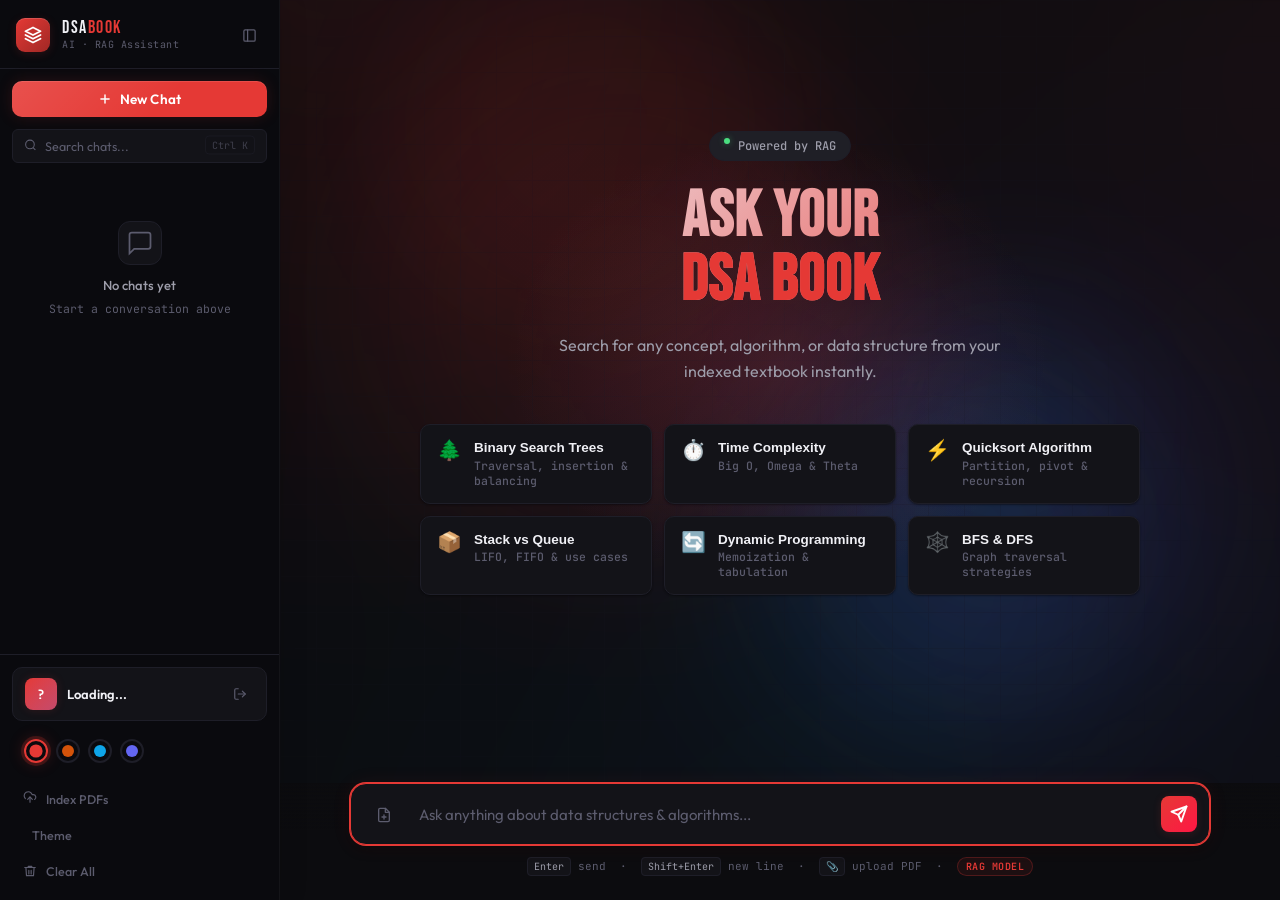
==== commit 8b65da75: "update" ====
--- a/templates/index.html
+++ b/templates/index.html
@@ -5,83 +5,125 @@
     <meta name="viewport" content="width=device-width, initial-scale=1.0" />
     <title>DSA Assistant</title>
     <link rel="preconnect" href="https://fonts.googleapis.com" />
-    <link href="https://fonts.googleapis.com/css2?family=Bebas+Neue&family=Outfit:wght@300;400;500;600;700&family=JetBrains+Mono:wght@400;500;700&display=swap" rel="stylesheet" />
+    <link href="https://fonts.googleapis.com/css2?family=Bebas+Neue&family=Inter:wght@300;400;500;600;700&family=Outfit:wght@300;400;500;600;700&family=JetBrains+Mono:wght@400;500;700&display=swap" rel="stylesheet" />
     <script src="/static/theme.js"></script>
     <link rel="stylesheet" href="/static/style.css" />
+    <link rel="stylesheet" href="/static/pdf_upload.css" />
 </head>
 <body>
 
 
 <aside class="sidebar" id="sidebar">
 
-    <!-- COLLAPSED: expand button shown only when collapsed -->
+    <!-- Expand button (only visible when sidebar is collapsed) -->
     <button class="sidebar-expand-btn" id="sidebarExpandBtn" onclick="toggleSidebarCollapse()" title="Expand sidebar" aria-label="Expand sidebar">
-        <svg width="18" height="18" viewBox="0 0 24 24" fill="none" stroke="currentColor" stroke-width="2.5" stroke-linecap="round" stroke-linejoin="round">
+        <svg width="16" height="16" viewBox="0 0 24 24" fill="none" stroke="currentColor" stroke-width="2.5" stroke-linecap="round" stroke-linejoin="round">
             <polyline points="9 18 15 12 9 6"/>
         </svg>
     </button>
 
+    <!-- ── Brand Header ────────────────────────── -->
     <div class="sidebar-brand">
+        <div class="brand-gradient-bg" aria-hidden="true"></div>
         <div class="brand-icon">
-            <svg width="22" height="22" viewBox="0 0 24 24" fill="currentColor"><path d="M12 2C6.48 2 2 6.48 2 12s4.48 10 10 10 10-4.48 10-10S17.52 2 12 2zm-1 14H9V8h2v8zm4 0h-2V8h2v8z"/></svg>
+            <svg width="18" height="18" viewBox="0 0 24 24" fill="none" stroke="currentColor" stroke-width="2.5" stroke-linecap="round" stroke-linejoin="round">
+                <path d="M12 2L2 7l10 5 10-5-10-5z"/><path d="M2 17l10 5 10-5"/><path d="M2 12l10 5 10-5"/>
+            </svg>
         </div>
         <div class="brand-text">
             <span class="brand-name">DSA<span class="brand-accent">Book</span></span>
-            <span class="brand-sub">Assistant &middot; RAG</span>
-        </div>
-        <button class="sidebar-toggle-btn" id="sidebarToggleBtn" onclick="toggleSidebarCollapse()" title="Collapse sidebar" aria-label="Collapse sidebar">
-            <svg width="16" height="16" viewBox="0 0 24 24" fill="none" stroke="currentColor" stroke-width="2" stroke-linecap="round" stroke-linejoin="round">
-                <line x1="3" y1="6" x2="21" y2="6"/>
-                <line x1="3" y1="12" x2="21" y2="12"/>
-                <line x1="3" y1="18" x2="21" y2="18"/>
+            <span class="brand-sub">AI · RAG Assistant</span>
+        </div>
+        <button class="sidebar-toggle-btn" id="sidebarToggleBtn" onclick="toggleSidebarCollapse()" title="Collapse sidebar" aria-label="Toggle sidebar">
+            <svg width="15" height="15" viewBox="0 0 24 24" fill="none" stroke="currentColor" stroke-width="2" stroke-linecap="round" stroke-linejoin="round">
+                <rect x="3" y="3" width="18" height="18" rx="2"/><line x1="9" y1="3" x2="9" y2="21"/>
             </svg>
         </button>
     </div>
 
-    <button class="new-chat-btn" onclick="startNewChat()">
-        <svg width="15" height="15" viewBox="0 0 24 24" fill="none" stroke="currentColor" stroke-width="2.5"><line x1="12" y1="5" x2="12" y2="19"/><line x1="5" y1="12" x2="19" y2="12"/></svg>
-        <span class="new-chat-label">New Conversation</span>
-    </button>
-
+    <!-- ── New Chat Button ────────────────────── -->
+    <div class="sidebar-actions">
+        <button class="new-chat-btn" onclick="startNewChat()">
+            <svg class="new-chat-icon" width="14" height="14" viewBox="0 0 24 24" fill="none" stroke="currentColor" stroke-width="2.5" stroke-linecap="round" stroke-linejoin="round">
+                <line x1="12" y1="5" x2="12" y2="19"/><line x1="5" y1="12" x2="19" y2="12"/>
+            </svg>
+            <span class="new-chat-label">New Chat</span>
+        </button>
+    </div>
+
+    <!-- ── Search ─────────────────────────────── -->
     <div class="sidebar-search">
-        <svg class="search-icon" width="14" height="14" viewBox="0 0 24 24" fill="none" stroke="currentColor" stroke-width="2"><circle cx="11" cy="11" r="8"/><line x1="21" y1="21" x2="16.65" y2="16.65"/></svg>
-        <input type="text" id="searchInput" placeholder="Search conversations..." oninput="filterSessions(this.value)" />
-    </div>
-
+        <svg class="search-icon" width="13" height="13" viewBox="0 0 24 24" fill="none" stroke="currentColor" stroke-width="2">
+            <circle cx="11" cy="11" r="8"/><line x1="21" y1="21" x2="16.65" y2="16.65"/>
+        </svg>
+        <input type="text" id="searchInput" placeholder="Search chats..." oninput="filterSessions(this.value)" />
+        <kbd class="search-shortcut" aria-hidden="true">Ctrl K</kbd>
+    </div>
+
+    <!-- ── Session List ───────────────────────── -->
     <div class="sessions-scroll" id="sessionsList">
         <div class="sessions-empty">
-            <svg width="32" height="32" viewBox="0 0 24 24" fill="none" stroke="currentColor" stroke-width="1.5" opacity="0.3"><path d="M21 15a2 2 0 0 1-2 2H7l-4 4V5a2 2 0 0 1 2-2h14a2 2 0 0 1 2 2z"/></svg>
-            <p>No conversations yet</p>
-        </div>
-    </div>
-
+            <div class="sessions-empty-icon">
+                <svg width="28" height="28" viewBox="0 0 24 24" fill="none" stroke="currentColor" stroke-width="1.5">
+                    <path d="M21 15a2 2 0 0 1-2 2H7l-4 4V5a2 2 0 0 1 2-2h14a2 2 0 0 1 2 2z"/>
+                </svg>
+            </div>
+            <p>No chats yet</p>
+            <span>Start a conversation above</span>
+        </div>
+    </div>
+
+    <!-- ── Footer ─────────────────────────────── -->
     <div class="sidebar-footer">
-        
+
+        <!-- User card -->
         <div class="user-card">
             <div class="user-avatar" id="userAvatar">?</div>
             <div class="user-info">
                 <span class="user-name" id="sidebarUsername">Loading...</span>
                 <span class="user-email" id="sidebarEmail"></span>
             </div>
-            <a href="/logout" class="logout-btn" title="Logout">
-                <svg width="15" height="15" viewBox="0 0 24 24" fill="none" stroke="currentColor" stroke-width="2"><path d="M9 21H5a2 2 0 0 1-2-2V5a2 2 0 0 1 2-2h4"/><polyline points="16 17 21 12 16 7"/><line x1="21" y1="12" x2="9" y2="12"/></svg>
+            <a href="/logout" class="logout-btn" title="Sign out">
+                <svg width="14" height="14" viewBox="0 0 24 24" fill="none" stroke="currentColor" stroke-width="2" stroke-linecap="round" stroke-linejoin="round">
+                    <path d="M9 21H5a2 2 0 0 1-2-2V5a2 2 0 0 1 2-2h4"/>
+                    <polyline points="16 17 21 12 16 7"/><line x1="21" y1="12" x2="9" y2="12"/>
+                </svg>
             </a>
         </div>
 
-        <button class="footer-btn ingest-btn" id="ingestBtn" onclick="ingestPDFs()" title="Index PDFs">
-            <span class="ingest-icon" id="ingestIcon">
-                <svg width="14" height="14" viewBox="0 0 24 24" fill="none" stroke="currentColor" stroke-width="2"><path d="M21 2l-2 2m-7.61 7.61a5.5 5.5 0 1 1-7.778 7.778 5.5 5.5 0 0 1 7.777-7.777zm0 0L15.5 7.5m0 0l3 3L22 7l-3-3m-3.5 3.5L19 4"/></svg>
-            </span>
-            <span id="ingestLabel" class="footer-btn-label">Index PDFs</span>
-        </button>
-        <button class="footer-btn theme-btn" onclick="toggleTheme()" title="Toggle theme">
-            <span data-theme-icon></span>
-            <span data-theme-label class="footer-btn-label">Light Mode</span>
-        </button>
-        <button class="footer-btn danger-btn" onclick="clearAllChats()" title="Clear all chats">
-            <svg width="14" height="14" viewBox="0 0 24 24" fill="none" stroke="currentColor" stroke-width="2"><polyline points="3 6 5 6 21 6"/><path d="M19 6l-1 14H6L5 6"/><path d="M10 11v6m4-6v6"/><path d="M9 6V4h6v2"/></svg>
-            <span class="footer-btn-label">Clear All</span>
-        </button>
+        <!-- Theme selector dots -->
+        <div class="theme-selector">
+            <button class="theme-dot" data-theme-value="midnight" onclick="applyTheme('midnight')" title="Midnight" style="--dot-color: #e53935;"><span></span></button>
+            <button class="theme-dot" data-theme-value="dawn" onclick="applyTheme('dawn')" title="Dawn" style="--dot-color: #d4530a;"><span></span></button>
+            <button class="theme-dot" data-theme-value="ocean" onclick="applyTheme('ocean')" title="Ocean" style="--dot-color: #0ea5e9;"><span></span></button>
+            <button class="theme-dot" data-theme-value="arctic" onclick="applyTheme('arctic')" title="Arctic" style="--dot-color: #6366f1;"><span></span></button>
+        </div>
+
+        <!-- Action row -->
+        <div class="footer-actions">
+            <button class="footer-btn ingest-btn" id="ingestBtn" onclick="ingestPDFs()" title="Index PDFs">
+                <span class="ingest-icon" id="ingestIcon">
+                    <svg width="14" height="14" viewBox="0 0 24 24" fill="none" stroke="currentColor" stroke-width="2" stroke-linecap="round" stroke-linejoin="round">
+                        <path d="M4 14.899A7 7 0 1 1 15.71 8h1.79a4.5 4.5 0 0 1 2.5 8.242"/><path d="M12 12v9"/><path d="m16 16-4-4-4 4"/>
+                    </svg>
+                </span>
+                <span id="ingestLabel" class="footer-btn-label">Index PDFs</span>
+            </button>
+
+            <button class="footer-btn theme-btn" onclick="toggleTheme()" title="Cycle theme">
+                <span data-theme-icon></span>
+                <span data-theme-label class="footer-btn-label">Theme</span>
+            </button>
+
+            <button class="footer-btn danger-btn" onclick="clearAllChats()" title="Clear all chats">
+                <svg width="14" height="14" viewBox="0 0 24 24" fill="none" stroke="currentColor" stroke-width="2" stroke-linecap="round" stroke-linejoin="round">
+                    <polyline points="3 6 5 6 21 6"/><path d="M19 6l-1 14H6L5 6"/>
+                    <path d="M10 11v6m4-6v6"/><path d="M9 6V4h6v2"/>
+                </svg>
+                <span class="footer-btn-label">Clear All</span>
+            </button>
+        </div>
+
     </div>
 </aside>
 
@@ -102,20 +144,51 @@
     
     <div class="chat-area" id="chatArea">
 
+        <!-- Ambient animated chat background -->
+        <div class="chat-particles" aria-hidden="true">
+            <div class="ambient-glow-mesh"></div>
+            <div class="ambient-glow-blob blob-1"></div>
+            <div class="ambient-glow-blob blob-2"></div>
+            <div class="ambient-glow-blob blob-3"></div>
+            <div class="ambient-grid-pattern"></div>
+        </div>
+
         
         <div class="welcome-screen" id="emptyState">
+            <div class="welcome-orb welcome-orb--1" aria-hidden="true"></div>
+            <div class="welcome-orb welcome-orb--2" aria-hidden="true"></div>
+            <div class="welcome-orb welcome-orb--3" aria-hidden="true"></div>
             <div class="welcome-glow"></div>
+            <div class="welcome-glow welcome-glow--secondary"></div>
             <div class="welcome-content">
-                <div class="welcome-badge">RAG · Powered by your textbook</div>
+                <div class="welcome-badge"><span class="welcome-badge-dot"></span>Powered by RAG</div>
                 <h1 class="welcome-title">Ask Your<br/><span>DSA Book</span></h1>
                 <p class="welcome-sub">Search for any concept, algorithm, or data structure from your indexed textbook instantly.</p>
                 <div class="welcome-chips">
-                    <button class="chip" onclick="askSuggestion('Explain binary search trees with examples')">🌲 Binary Search Trees</button>
-                    <button class="chip" onclick="askSuggestion('What is time complexity and Big O notation?')">⏱️ Time Complexity</button>
-                    <button class="chip" onclick="askSuggestion('How does quicksort work step by step?')">⚡ Quicksort Algorithm</button>
-                    <button class="chip" onclick="askSuggestion('Difference between stack and queue with use cases')">📦 Stack vs Queue</button>
-                    <button class="chip" onclick="askSuggestion('Explain dynamic programming with examples')">🔄 Dynamic Programming</button>
-                    <button class="chip" onclick="askSuggestion('What is graph traversal BFS and DFS?')">🕸️ BFS & DFS</button>
+                    <button class="chip" onclick="askSuggestion('Explain binary search trees with examples')">
+                        <span class="chip-emoji">🌲</span>
+                        <span class="chip-text"><strong>Binary Search Trees</strong><small>Traversal, insertion &amp; balancing</small></span>
+                    </button>
+                    <button class="chip" onclick="askSuggestion('What is time complexity and Big O notation?')">
+                        <span class="chip-emoji">⏱️</span>
+                        <span class="chip-text"><strong>Time Complexity</strong><small>Big O, Omega &amp; Theta</small></span>
+                    </button>
+                    <button class="chip" onclick="askSuggestion('How does quicksort work step by step?')">
+                        <span class="chip-emoji">⚡</span>
+                        <span class="chip-text"><strong>Quicksort Algorithm</strong><small>Partition, pivot &amp; recursion</small></span>
+                    </button>
+                    <button class="chip" onclick="askSuggestion('Difference between stack and queue with use cases')">
+                        <span class="chip-emoji">📦</span>
+                        <span class="chip-text"><strong>Stack vs Queue</strong><small>LIFO, FIFO &amp; use cases</small></span>
+                    </button>
+                    <button class="chip" onclick="askSuggestion('Explain dynamic programming with examples')">
+                        <span class="chip-emoji">🔄</span>
+                        <span class="chip-text"><strong>Dynamic Programming</strong><small>Memoization &amp; tabulation</small></span>
+                    </button>
+                    <button class="chip" onclick="askSuggestion('What is graph traversal BFS and DFS?')">
+                        <span class="chip-emoji">🕸️</span>
+                        <span class="chip-text"><strong>BFS &amp; DFS</strong><small>Graph traversal strategies</small></span>
+                    </button>
                 </div>
             </div>
         </div>
@@ -134,9 +207,18 @@
     
     <div class="input-zone">
         <div class="input-shell" id="inputShell">
+            <!-- PDF Upload trigger button -->
+            <button id="uploadPdfBtn" class="upload-pdf-btn" onclick="openUploadModal()" title="Upload PDF textbook" aria-label="Upload PDF">
+                <svg width="16" height="16" viewBox="0 0 24 24" fill="none" stroke="currentColor" stroke-width="2" stroke-linecap="round" stroke-linejoin="round">
+                    <path d="M14 2H6a2 2 0 0 0-2 2v16a2 2 0 0 0 2 2h12a2 2 0 0 0 2-2V8z"/>
+                    <polyline points="14 2 14 8 20 8"/>
+                    <line x1="12" y1="18" x2="12" y2="12"/>
+                    <line x1="9" y1="15" x2="15" y2="15"/>
+                </svg>
+            </button>
             <textarea
                 id="questionInput"
-                placeholder="Ask anything about data structures & algorithms..."
+                placeholder="Ask anything about data structures &amp; algorithms..."
                 rows="1"
                 onkeydown="handleKeyPress(event)"
             ></textarea>
@@ -147,16 +229,129 @@
                 </svg>
             </button>
         </div>
-        <p class="input-hint"><kbd>Enter</kbd> send &nbsp;·&nbsp; <kbd>Shift+Enter</kbd> new line</p>
+        <p class="input-hint"><kbd>Enter</kbd> send &nbsp;·&nbsp; <kbd>Shift+Enter</kbd> new line &nbsp;·&nbsp; <kbd>📎</kbd> upload PDF &nbsp;·&nbsp; <span class="model-indicator">RAG Model</span></p>
     </div>
 </div>
 
 
+<!-- ═══════════════════════════════════════════════════════════
+     PDF UPLOAD MODAL
+═══════════════════════════════════════════════════════════ -->
+<div class="pdf-modal-overlay" id="pdfModalOverlay" onclick="closePdfModalOnBackdrop(event)">
+    <div class="pdf-modal" id="pdfModal" role="dialog" aria-modal="true" aria-labelledby="pdfModalTitle">
+
+        <!-- Header -->
+        <div class="pdf-modal-header">
+            <div class="pdf-modal-title-row">
+                <div class="pdf-modal-icon">
+                    <svg width="18" height="18" viewBox="0 0 24 24" fill="none" stroke="currentColor" stroke-width="2">
+                        <path d="M14 2H6a2 2 0 0 0-2 2v16a2 2 0 0 0 2 2h12a2 2 0 0 0 2-2V8z"/>
+                        <polyline points="14 2 14 8 20 8"/>
+                    </svg>
+                </div>
+                <div>
+                    <h2 class="pdf-modal-title" id="pdfModalTitle">Upload PDF Textbook</h2>
+                    <p class="pdf-modal-sub">File is saved to the library and auto-indexed into the vector database</p>
+                </div>
+            </div>
+            <button class="pdf-modal-close" onclick="closeUploadModal()" aria-label="Close">
+                <svg width="16" height="16" viewBox="0 0 24 24" fill="none" stroke="currentColor" stroke-width="2.5">
+                    <line x1="18" y1="6" x2="6" y2="18"/><line x1="6" y1="6" x2="18" y2="18"/>
+                </svg>
+            </button>
+        </div>
+
+        <!-- Drop Zone -->
+        <div class="pdf-drop-zone" id="pdfDropZone"
+             ondragover="pdfDragOver(event)"
+             ondragleave="pdfDragLeave(event)"
+             ondrop="pdfDrop(event)"
+             onclick="document.getElementById('pdfFileInput').click()">
+            <input type="file" id="pdfFileInput" accept=".pdf" style="display:none" onchange="pdfFileSelected(event)"/>
+            <div class="pdf-drop-icon" id="pdfDropIcon">
+                <svg width="36" height="36" viewBox="0 0 24 24" fill="none" stroke="currentColor" stroke-width="1.5">
+                    <path d="M21 15v4a2 2 0 0 1-2 2H5a2 2 0 0 1-2-2v-4"/>
+                    <polyline points="17 8 12 3 7 8"/>
+                    <line x1="12" y1="3" x2="12" y2="15"/>
+                </svg>
+            </div>
+            <p class="pdf-drop-text">Drag &amp; drop your PDF here</p>
+            <p class="pdf-drop-sub">or <span class="pdf-drop-link">browse files</span> &nbsp;·&nbsp; PDF only &nbsp;·&nbsp; any size</p>
+        </div>
+
+        <!-- Selected File Preview -->
+        <div class="pdf-file-preview" id="pdfFilePreview" style="display:none">
+            <div class="pdf-file-info">
+                <div class="pdf-file-icon">
+                    <svg width="20" height="20" viewBox="0 0 24 24" fill="none" stroke="currentColor" stroke-width="2">
+                        <path d="M14 2H6a2 2 0 0 0-2 2v16a2 2 0 0 0 2 2h12a2 2 0 0 0 2-2V8z"/>
+                        <polyline points="14 2 14 8 20 8"/>
+                    </svg>
+                </div>
+                <div class="pdf-file-meta">
+                    <span class="pdf-file-name" id="pdfFileName">filename.pdf</span>
+                    <span class="pdf-file-size" id="pdfFileSize">0 KB</span>
+                </div>
+                <button class="pdf-file-remove" onclick="clearPdfSelection()" title="Remove">
+                    <svg width="14" height="14" viewBox="0 0 24 24" fill="none" stroke="currentColor" stroke-width="2.5">
+                        <line x1="18" y1="6" x2="6" y2="18"/><line x1="6" y1="6" x2="18" y2="18"/>
+                    </svg>
+                </button>
+            </div>
+        </div>
+
+        <!-- Progress Bar (shown during upload) -->
+        <div class="pdf-progress" id="pdfProgress" style="display:none">
+            <div class="pdf-progress-header">
+                <span class="pdf-progress-label" id="pdfProgressLabel">Uploading...</span>
+                <span class="pdf-progress-pct" id="pdfProgressPct">0%</span>
+            </div>
+            <div class="pdf-progress-track">
+                <div class="pdf-progress-bar" id="pdfProgressBar"></div>
+            </div>
+            <p class="pdf-progress-sub" id="pdfProgressSub">Saving file to library...</p>
+        </div>
+
+        <!-- Result -->
+        <div class="pdf-result" id="pdfResult" style="display:none"></div>
+
+        <!-- Footer Buttons -->
+        <div class="pdf-modal-footer" id="pdfModalFooter">
+            <button class="pdf-btn-secondary" onclick="closeUploadModal()">Cancel</button>
+            <button class="pdf-btn-primary" id="pdfUploadBtn" onclick="startPdfUpload()" disabled>
+                <svg width="14" height="14" viewBox="0 0 24 24" fill="none" stroke="currentColor" stroke-width="2.5">
+                    <path d="M21 15v4a2 2 0 0 1-2 2H5a2 2 0 0 1-2-2v-4"/>
+                    <polyline points="17 8 12 3 7 8"/>
+                    <line x1="12" y1="3" x2="12" y2="15"/>
+                </svg>
+                Upload &amp; Index
+            </button>
+        </div>
+
+    </div>
+</div>
+
 <div class="sidebar-overlay" id="sidebarOverlay" onclick="toggleSidebar()"></div>
 
 
 <div class="toast" id="toast"></div>
 
+<script>
+// Sync theme dots active state
+function syncThemeDots() {
+    const current = document.documentElement.getAttribute('data-theme') || 'midnight';
+    document.querySelectorAll('.theme-dot').forEach(d => {
+        d.classList.toggle('active', d.dataset.themeValue === current);
+    });
+}
+// Patch applyTheme to sync dots
+const _origApply = applyTheme;
+applyTheme = function(theme) {
+    _origApply(theme);
+    syncThemeDots();
+};
+syncThemeDots();
+</script>
 <script src="/static/script.js"></script>
 </body>
-</html>+</html>
--- a/static/style.css
+++ b/static/style.css
@@ -1,2186 +1,1387 @@
 /* ============================================
-   DSA ASSISTANT — Dark Red Theme
-   Inspired by YouTube dark UI aesthetic
+   DSA ASSISTANT — Premium 4-Theme UI
    ============================================ */
 
-/* ── Variables ─────────────────────────────── */
+/* ── 1. CSS Variables & Themes ─────────────── */
 :root {
-    /* Core palette */
-    --red:          #e53935;
-    --red-bright:   #ff1744;
-    --red-dim:      #b71c1c;
-    --red-glow:     rgba(229, 57, 53, 0.18);
-    --red-subtle:   rgba(229, 57, 53, 0.08);
-
-    /* Backgrounds */
-    --bg-void:      #0a0a0a;
-    --bg-base:      #111111;
-    --bg-raised:    #181818;
-    --bg-card:      #1e1e1e;
-    --bg-hover:     #252525;
-    --bg-active:    #2a1515;
-
-    /* Text */
-    --text-primary:   #f5f5f5;
-    --text-secondary: #aaaaaa;
-    --text-muted:     #555555;
-    --text-red:       #ff5252;
-
-    /* Borders */
-    --border:       #2a2a2a;
-    --border-red:   rgba(229, 57, 53, 0.4);
-    --border-focus: #e53935;
-
-    /* Messages */
-    --msg-user-bg:  #e53935;
-    --msg-user-text:#ffffff;
-    --msg-ai-bg:    #1a1a1a;
-    --msg-ai-border:#262626;
-
-    /* Code */
-    --code-bg:      #0d0d0d;
-    --code-border:  #e53935;
-    --code-text:    #ff8a80;
-    --inline-code-bg:   rgba(229,57,53,0.12);
-    --inline-code-text: #ff7043;
-
-    /* Sidebar */
-    --sidebar-bg:   #0e0e0e;
-    --sidebar-w:    268px;
-
-    /* Shadows */
-    --shadow-red:   0 0 24px rgba(229,57,53,0.25);
-    --shadow-card:  0 2px 12px rgba(0,0,0,0.5);
-}
-
-/* Light mode overrides */
+    /* Midnight (default) */
+    --bg-void: #09090b; --bg-base: #0c0c0f; --bg-raised: #131318; --bg-card: #18181d; --bg-hover: #1f1f26; --bg-active: #27272e;
+    --text-primary: #f0f0f5; --text-secondary: #9d9daa; --text-muted: #5c5c6e;
+    --accent: #e53935; --accent-hover: #ff1744; --accent-subtle: rgba(229,57,53,0.08); --accent-glow: rgba(229,57,53,0.15);
+    --border: #1e1e28; --border-subtle: #151520; --border-accent: rgba(229,57,53,0.25);
+    --glass: rgba(12,12,15,0.8); --glass-border: rgba(255,255,255,0.04);
+
+    --shadow-sm: 0 1px 2px rgba(0,0,0,0.4);
+    --shadow-md: 0 4px 12px rgba(0,0,0,0.4);
+    --shadow-lg: 0 12px 32px rgba(0,0,0,0.5);
+
+    --font-body: 'Outfit', -apple-system, sans-serif;
+    --font-display: 'Bebas Neue', sans-serif;
+    --font-mono: 'JetBrains Mono', monospace;
+
+    --radius-sm: 6px; --radius-md: 10px; --radius-lg: 16px; --radius-full: 9999px;
+    --sidebar-w: 280px; --sidebar-collapsed-w: 72px;
+    --spring: cubic-bezier(0.34, 1.56, 0.64, 1);
+    --ease: cubic-bezier(0.16, 1, 0.3, 1);
+}
+
+[data-theme="dawn"] {
+    --bg-void: #faf5f0; --bg-base: #fefcf9; --bg-raised: #f5efe8; --bg-card: #fff9f3; --bg-hover: #f0e8de; --bg-active: #e8ddd0;
+    --text-primary: #2d1f11; --text-secondary: #7a6650; --text-muted: #b8a58e;
+    --accent: #d4530a; --accent-hover: #e86315; --accent-subtle: rgba(212,83,10,0.06); --accent-glow: rgba(212,83,10,0.12);
+    --border: #e8ddd0; --border-subtle: #f0e8de; --border-accent: rgba(212,83,10,0.2);
+    --glass: rgba(254,252,249,0.85); --glass-border: rgba(0,0,0,0.04);
+    --shadow-sm: 0 1px 2px rgba(0,0,0,0.05); --shadow-md: 0 4px 6px -1px rgba(0,0,0,0.08); --shadow-lg: 0 10px 15px -3px rgba(0,0,0,0.1);
+}
+
+[data-theme="ocean"] {
+    --bg-void: #060d16; --bg-base: #0a1220; --bg-raised: #0f1a2e; --bg-card: #132240; --bg-hover: #1a2c50; --bg-active: #213560;
+    --text-primary: #e2eaf5; --text-secondary: #7b9bc0; --text-muted: #4a6a90;
+    --accent: #0ea5e9; --accent-hover: #38bdf8; --accent-subtle: rgba(14,165,233,0.08); --accent-glow: rgba(14,165,233,0.15);
+    --border: #152540; --border-subtle: #0f1d35; --border-accent: rgba(14,165,233,0.25);
+    --glass: rgba(10,18,32,0.85); --glass-border: rgba(255,255,255,0.04);
+    --shadow-sm: 0 1px 2px rgba(0,0,0,0.5); --shadow-md: 0 4px 12px rgba(0,0,0,0.5); --shadow-lg: 0 12px 32px rgba(0,0,0,0.6);
+}
+
+[data-theme="arctic"] {
+    --bg-void: #f4f7fb; --bg-base: #ffffff; --bg-raised: #f0f3f8; --bg-card: #ffffff; --bg-hover: #e8ecf4; --bg-active: #dde3ef;
+    --text-primary: #0f172a; --text-secondary: #475569; --text-muted: #94a3b8;
+    --accent: #6366f1; --accent-hover: #818cf8; --accent-subtle: rgba(99,102,241,0.06); --accent-glow: rgba(99,102,241,0.12);
+    --border: #e2e8f0; --border-subtle: #f1f5f9; --border-accent: rgba(99,102,241,0.2);
+    --glass: rgba(255,255,255,0.88); --glass-border: rgba(0,0,0,0.04);
+    --shadow-sm: 0 1px 2px rgba(0,0,0,0.04); --shadow-md: 0 4px 6px -1px rgba(0,0,0,0.06); --shadow-lg: 0 10px 15px -3px rgba(0,0,0,0.08);
+}
+
+/* Legacy light theme alias */
 [data-theme="light"] {
-    --bg-void:      #f0f0f0;
-    --bg-base:      #fafafa;
-    --bg-raised:    #ffffff;
-    --bg-card:      #ffffff;
-    --bg-hover:     #f5f5f5;
-    --bg-active:    #fff0f0;
-
-    --text-primary:   #111111;
-    --text-secondary: #444444;
-    --text-muted:     #999999;
-
-    --border:       #e0e0e0;
-    --border-red:   rgba(229, 57, 53, 0.3);
-
-    --msg-ai-bg:    #f9f9f9;
-    --msg-ai-border:#eeeeee;
-
-    --code-bg:      #1a1a1a;
-    --inline-code-bg:   #fff0ee;
-    --inline-code-text: #c62828;
-
-    --sidebar-bg:   #f5f5f5;
-
-    --shadow-card:  0 2px 12px rgba(0,0,0,0.08);
-}
-
-/* ── Reset ─────────────────────────────────── */
-*, *::before, *::after {
-    margin: 0; padding: 0;
-    box-sizing: border-box;
-}
-
+    --bg-void: #f4f7fb; --bg-base: #ffffff; --bg-raised: #f0f3f8; --bg-card: #ffffff; --bg-hover: #e8ecf4; --bg-active: #dde3ef;
+    --text-primary: #0f172a; --text-secondary: #475569; --text-muted: #94a3b8;
+    --accent: #e53935; --accent-hover: #dc2626; --accent-subtle: rgba(229,57,53,0.08); --accent-glow: rgba(229,57,53,0.12);
+    --border: #e2e8f0; --border-subtle: #f1f5f9; --border-accent: rgba(229,57,53,0.2);
+    --glass: rgba(255,255,255,0.88); --glass-border: rgba(0,0,0,0.04);
+    --shadow-sm: 0 1px 2px rgba(0,0,0,0.05); --shadow-md: 0 4px 6px -1px rgba(0,0,0,0.1); --shadow-lg: 0 10px 15px -3px rgba(0,0,0,0.1);
+}
+
+/* ── 2. Keyframes ─────────────────────────── */
+@keyframes fadeSlideUp {
+    from { opacity: 0; transform: translateY(12px); }
+    to   { opacity: 1; transform: translateY(0); }
+}
+@keyframes scaleIn {
+    from { opacity: 0; transform: translateY(16px) scale(0.95); }
+    to   { opacity: 1; transform: translateY(0) scale(1); }
+}
+@keyframes shimmerGlow {
+    0%   { background-position: -200% 0; }
+    100% { background-position: 200% 0; }
+}
+@keyframes pulseRing {
+    0%   { box-shadow: 0 0 0 0 var(--accent-glow); }
+    70%  { box-shadow: 0 0 0 10px transparent; }
+    100% { box-shadow: 0 0 0 0 transparent; }
+}
+@keyframes breathe {
+    0%, 100% { opacity: 0.5; transform: scale(1); }
+    50%      { opacity: 0.8; transform: scale(1.1); }
+}
+@keyframes wGlow {
+    0%, 100% { opacity: 0.5; transform: translate(-50%,-50%) scale(1); }
+    50%      { opacity: 1; transform: translate(-50%,-50%) scale(1.08); }
+}
+@keyframes slideUp {
+    from { opacity: 0; transform: translateY(20px); }
+    to   { opacity: 1; transform: translateY(0); }
+}
+@keyframes msgIn {
+    from { opacity: 0; transform: translateY(16px); }
+    to   { opacity: 1; transform: translateY(0); }
+}
+@keyframes dotBounce {
+    0%, 80%, 100% { transform: scale(0); }
+    40%           { transform: scale(1); }
+}
+@keyframes thinkDot {
+    0%, 60%, 100% { transform: translateY(0) scale(0.7); opacity: 0.3; }
+    30%           { transform: translateY(-6px) scale(1); opacity: 1; }
+}
+@keyframes shimmer {
+    0%   { background-position: -200% 0; }
+    100% { background-position: 200% 0; }
+}
+@keyframes pulse {
+    0%, 100% { opacity: 0.5; }
+    50%      { opacity: 1; }
+}
+@keyframes spin {
+    from { transform: rotate(0deg); }
+    to   { transform: rotate(360deg); }
+}
+@keyframes float {
+    0%   { transform: translate(0, 0); }
+    25%  { transform: translate(10px, -15px); }
+    50%  { transform: translate(-5px, -25px); }
+    75%  { transform: translate(-15px, -10px); }
+    100% { transform: translate(0, 0); }
+}
+@keyframes gradientMesh {
+    0%   { background-position: 0% 50%; }
+    50%  { background-position: 100% 50%; }
+    100% { background-position: 0% 50%; }
+}
+@keyframes toastSlideIn {
+    from { opacity: 0; transform: translateX(-50%) translateY(-20px) scale(0.95); }
+    to   { opacity: 1; transform: translateX(-50%) translateY(0) scale(1); }
+}
+@keyframes scrollPulse {
+    0%   { box-shadow: 0 0 0 0 var(--accent-glow), var(--shadow-md); }
+    70%  { box-shadow: 0 0 0 8px transparent, var(--shadow-md); }
+    100% { box-shadow: 0 0 0 0 transparent, var(--shadow-md); }
+}
+
+/* ── 3. Reset + Body ──────────────────────── */
+*, *::before, *::after { margin: 0; padding: 0; box-sizing: border-box; }
 html, body {
-    height: 100%;
+    height: 100%; overflow: hidden;
+    background: var(--bg-void); color: var(--text-primary);
+    font-family: var(--font-body); -webkit-font-smoothing: antialiased;
+    transition: background 0.3s, color 0.3s;
+}
+body { display: flex; }
+
+/* ── 4. Scrollbars ────────────────────────── */
+::-webkit-scrollbar { width: 6px; height: 6px; }
+::-webkit-scrollbar-track { background: transparent; }
+::-webkit-scrollbar-thumb { background: var(--border); border-radius: var(--radius-full); transition: background 0.2s; }
+::-webkit-scrollbar-thumb:hover { background: var(--text-muted); }
+
+/* ── 5. Sidebar (Glassmorphism) ───────────── */
+.sidebar {
+    width: var(--sidebar-w); min-width: var(--sidebar-w); height: 100vh;
+    background: var(--glass);
+    backdrop-filter: blur(16px); -webkit-backdrop-filter: blur(16px);
+    border-right: 1px solid var(--glass-border);
+    display: flex; flex-direction: column; position: relative; z-index: 200;
+    transition: width 0.28s var(--ease), min-width 0.28s var(--ease), border-color 0.3s;
     overflow: hidden;
 }
-
-body {
-    font-family: 'Outfit', sans-serif;
-    background: var(--bg-void);
-    color: var(--text-primary);
-    display: flex;
-    transition: background 0.25s, color 0.2s;
-}
-
-/* ── Scrollbars ─────────────────────────────── */
-::-webkit-scrollbar            { width: 5px; height: 5px; }
-::-webkit-scrollbar-track      { background: transparent; }
-::-webkit-scrollbar-thumb      { background: #2d2d2d; border-radius: 10px; }
-::-webkit-scrollbar-thumb:hover{ background: var(--red); }
-[data-theme="light"] ::-webkit-scrollbar-thumb { background: #cccccc; }
-
-/* ════════════════════════════════════════════
-   SIDEBAR
-   ════════════════════════════════════════════ */
-.sidebar {
-    width: var(--sidebar-w);
-    min-width: var(--sidebar-w);
-    height: 100vh;
-    background: var(--sidebar-bg);
-    border-right: 1px solid var(--border);
-    display: flex;
-    flex-direction: column;
+.sidebar:hover { border-right-color: var(--border); }
+.sidebar.collapsed { width: var(--sidebar-collapsed-w); min-width: var(--sidebar-collapsed-w); }
+
+/* ── Expand button (collapsed) */
+.sidebar-expand-btn {
+    display: none; width: 32px; height: 32px; margin: 16px auto 8px;
+    background: var(--bg-card); border: 1px solid var(--border);
+    border-radius: var(--radius-sm); color: var(--text-muted); cursor: pointer;
+    align-items: center; justify-content: center;
+    box-shadow: var(--shadow-sm); z-index: 10;
+    transition: all 0.2s var(--spring);
+}
+.sidebar-expand-btn:hover { color: var(--accent); border-color: var(--border-accent); transform: scale(1.1); }
+.sidebar.collapsed .sidebar-expand-btn { display: flex; }
+
+/* ── Brand Header */
+.sidebar-brand {
+    display: flex; align-items: center; gap: 12px;
+    padding: 18px 16px 16px;
+    border-bottom: 1px solid var(--border);
     flex-shrink: 0;
-    position: relative;
-    z-index: 200;
-    transition: background 0.25s, border-color 0.25s;
-}
-
-/* Brand */
-.sidebar-brand {
-    display: flex;
-    align-items: center;
-    gap: 11px;
-    padding: 20px 16px 14px;
-    border-bottom: 1px solid var(--border);
-}
-
+}
 .brand-icon {
-    width: 38px; height: 38px;
-    background: var(--red);
-    border-radius: 10px;
-    display: flex;
-    align-items: center;
-    justify-content: center;
-    color: white;
-    flex-shrink: 0;
-    box-shadow: 0 0 14px rgba(229,57,53,0.4);
-}
-
-.brand-name {
-    font-family: 'Bebas Neue', sans-serif;
-    font-size: 20px;
-    letter-spacing: 1px;
-    color: var(--text-primary);
-    line-height: 1;
-}
-
-.brand-accent { color: var(--red); }
-
-.brand-sub {
-    font-size: 10px;
-    color: var(--text-muted);
-    letter-spacing: 0.5px;
-    font-family: 'JetBrains Mono', monospace;
-    margin-top: 2px;
-    display: block;
-}
-
-/* New chat */
+    width: 34px; height: 34px; flex-shrink: 0;
+    background: linear-gradient(135deg, var(--accent) 0%, color-mix(in srgb, var(--accent) 70%, #000) 100%);
+    border-radius: 9px;
+    display: flex; align-items: center; justify-content: center; color: #fff;
+    box-shadow: 0 2px 10px var(--accent-glow), inset 0 1px 0 rgba(255,255,255,0.15);
+    transition: transform 0.2s var(--spring);
+}
+.brand-icon:hover { transform: scale(1.05); }
+.brand-text { flex: 1; min-width: 0; display: flex; flex-direction: column; gap: 1px; }
+.brand-name { font-family: var(--font-display); font-size: 18px; letter-spacing: 1.5px; line-height: 1; color: var(--text-primary); white-space: nowrap; }
+.brand-accent { color: var(--accent); }
+.brand-sub { font-size: 10px; color: var(--text-muted); font-family: var(--font-mono); letter-spacing: 0.5px; white-space: nowrap; }
+.sidebar-toggle-btn {
+    margin-left: auto; width: 28px; height: 28px; flex-shrink: 0;
+    background: transparent; border: 1px solid transparent;
+    border-radius: var(--radius-sm); color: var(--text-muted); cursor: pointer;
+    display: flex; align-items: center; justify-content: center;
+    transition: all 0.2s ease;
+}
+.sidebar-toggle-btn:hover { background: var(--bg-hover); border-color: var(--border); color: var(--text-primary); }
+.sidebar.collapsed .sidebar-toggle-btn { display: none; }
+.sidebar.collapsed .sidebar-brand { justify-content: center; padding: 16px 10px; border-bottom: 1px solid var(--border); }
+.sidebar.collapsed .brand-text { display: none; }
+.sidebar.collapsed .brand-icon { margin: 0 auto; }
+
+/* ── New Chat */
+.sidebar-actions { padding: 12px 12px 4px; flex-shrink: 0; }
 .new-chat-btn {
-    margin: 14px 12px 10px;
-    padding: 11px 14px;
-    background: var(--red);
-    color: white;
-    border: none;
-    border-radius: 10px;
-    font-size: 13.5px;
-    font-weight: 600;
-    font-family: 'Outfit', sans-serif;
-    cursor: pointer;
-    display: flex;
-    align-items: center;
-    gap: 8px;
-    justify-content: center;
-    transition: all 0.2s;
-    letter-spacing: 0.3px;
-    box-shadow: 0 0 18px rgba(229,57,53,0.3);
-}
-
-.new-chat-btn:hover {
-    background: var(--red-bright);
-    box-shadow: 0 0 28px rgba(255,23,68,0.4);
-    transform: translateY(-1px);
-}
-
-/* Search */
-.sidebar-search {
-    padding: 6px 12px 10px;
-    position: relative;
-}
-
+    width: 100%; padding: 9px 14px;
+    background: var(--accent); color: #fff;
+    border: none; border-radius: var(--radius-md);
+    font-size: 13.5px; font-weight: 600; font-family: var(--font-body);
+    display: flex; align-items: center; gap: 8px; justify-content: center;
+    cursor: pointer; transition: all 0.2s var(--spring);
+    box-shadow: 0 0 16px var(--accent-glow), inset 0 1px 0 rgba(255,255,255,0.1);
+    position: relative; overflow: hidden; letter-spacing: 0.1px;
+}
+.new-chat-btn::before {
+    content: ''; position: absolute; inset: 0;
+    background: linear-gradient(135deg, rgba(255,255,255,0.12) 0%, transparent 60%);
+}
+.new-chat-btn:hover { background: var(--accent-hover); transform: translateY(-1px); box-shadow: 0 0 24px var(--accent-glow); }
+.new-chat-btn:active { transform: translateY(0); }
+.new-chat-label { white-space: nowrap; }
+.sidebar.collapsed .sidebar-actions { padding: 12px 8px 4px; }
+.sidebar.collapsed .new-chat-btn { padding: 10px; justify-content: center; margin: 12px 8px 8px; }
+.sidebar.collapsed .new-chat-label { display: none; }
+
+/* ── Search */
+.sidebar-search { padding: 8px 12px 6px; position: relative; flex-shrink: 0; }
 .search-icon {
-    position: absolute;
-    left: 23px;
-    top: 50%;
-    transform: translateY(-50%);
-    color: var(--text-muted);
-    pointer-events: none;
-}
-
+    position: absolute; left: 24px; top: 50%;
+    transform: translateY(-50%); color: var(--text-muted); pointer-events: none;
+}
 .sidebar-search input {
-    width: 100%;
-    padding: 9px 12px 9px 36px;
-    background: var(--bg-card);
-    border: 1px solid var(--border);
-    border-radius: 9px;
-    font-size: 13px;
-    font-family: 'Outfit', sans-serif;
-    color: var(--text-primary);
-    outline: none;
-    transition: border-color 0.2s, box-shadow 0.2s;
-}
-
-.sidebar-search input::placeholder { color: var(--text-muted); }
-
-.sidebar-search input:focus {
-    border-color: var(--border-focus);
-    box-shadow: 0 0 0 3px var(--red-glow);
-}
-
-/* Sessions scroll */
-.sessions-scroll {
-    flex: 1;
-    overflow-y: auto;
-    padding: 4px 8px;
-}
-
+    width: 100%; padding: 8px 10px 8px 32px;
+    background: var(--bg-raised); border: 1px solid var(--border);
+    border-radius: var(--radius-sm); font-size: 13px;
+    font-family: var(--font-body); color: var(--text-primary);
+    outline: none; transition: all 0.2s ease;
+}
+.sidebar-search input::placeholder { color: var(--text-muted); font-size: 12.5px; }
+.sidebar-search input:focus { border-color: var(--accent); background: var(--bg-card); box-shadow: 0 0 0 2px var(--accent-subtle); }
+.sidebar.collapsed .sidebar-search { display: none; }
+
+/* ── Session List */
+.sessions-scroll { flex: 1; overflow-y: auto; padding: 4px 8px; min-height: 0; }
 .sessions-empty {
-    display: flex;
-    flex-direction: column;
-    align-items: center;
-    justify-content: center;
-    gap: 10px;
-    padding: 40px 16px;
-    color: var(--text-muted);
-    font-size: 13px;
-    font-family: 'JetBrains Mono', monospace;
-    text-align: center;
-    line-height: 1.6;
-}
-
-/* Group label */
+    display: flex; flex-direction: column; align-items: center;
+    justify-content: center; gap: 8px;
+    padding: 48px 16px; color: var(--text-muted); text-align: center;
+}
+.sessions-empty-icon {
+    width: 44px; height: 44px; border-radius: 12px;
+    background: var(--bg-raised); border: 1px solid var(--border);
+    display: flex; align-items: center; justify-content: center;
+    color: var(--text-muted); margin-bottom: 4px;
+}
+.sessions-empty p { font-size: 13px; font-weight: 500; color: var(--text-secondary); margin: 0; }
+.sessions-empty span { font-size: 11.5px; color: var(--text-muted); font-family: var(--font-mono); }
+
 .session-group-label {
-    font-size: 10.5px;
-    font-weight: 700;
-    color: var(--text-muted);
-    text-transform: uppercase;
-    letter-spacing: 1px;
-    padding: 12px 8px 5px;
-    font-family: 'JetBrains Mono', monospace;
-}
-
-/* Session item */
+    font-size: 10px; font-weight: 700; color: var(--text-muted);
+    text-transform: uppercase; letter-spacing: 1.2px;
+    padding: 14px 10px 6px; font-family: var(--font-mono);
+}
 .session-item {
-    display: flex;
-    align-items: center;
-    gap: 8px;
-    padding: 9px 10px;
-    border-radius: 9px;
-    cursor: pointer;
-    margin-bottom: 2px;
-    border: 1px solid transparent;
-    transition: all 0.15s;
-    position: relative;
-}
-
-.session-item:hover {
-    background: var(--bg-hover);
-}
-
+    display: flex; align-items: center; gap: 10px;
+    padding: 8px 10px; border-radius: var(--radius-sm);
+    cursor: pointer; margin-bottom: 1px;
+    transition: background 0.2s ease, border-color 0.2s ease, transform 0.2s ease;
+    position: relative; border: 1px solid transparent;
+}
+.session-item:hover { background: var(--bg-raised); transform: translateX(3px); }
 .session-item.active {
-    background: var(--bg-active);
-    border-color: var(--border-red);
-}
-
+    background: var(--bg-raised); border-color: var(--border);
+    box-shadow: inset 0 0 12px var(--accent-subtle);
+}
 .session-item.active::before {
-    content: '';
-    position: absolute;
-    left: 0; top: 50%;
-    transform: translateY(-50%);
-    width: 3px; height: 60%;
-    background: var(--red);
-    border-radius: 0 3px 3px 0;
-}
-
+    content: ''; position: absolute;
+    left: 0; top: 18%; height: 64%; width: 2.5px;
+    background: var(--accent); border-radius: 0 3px 3px 0;
+    box-shadow: 0 0 8px var(--accent-glow);
+}
 .session-item-body { flex: 1; min-width: 0; }
-
 .session-title {
-    font-size: 13px;
-    font-weight: 500;
-    color: var(--text-secondary);
-    white-space: nowrap;
-    overflow: hidden;
-    text-overflow: ellipsis;
-    line-height: 1.4;
-}
-
-.session-item.active .session-title { color: var(--text-red); font-weight: 600; }
-
-.session-time {
-    font-size: 10.5px;
-    color: var(--text-muted);
-    margin-top: 2px;
-    font-family: 'JetBrains Mono', monospace;
-}
-
-.session-actions {
-    display: flex;
-    gap: 2px;
-    opacity: 0;
-    transition: opacity 0.15s;
-}
-
+    font-size: 13px; font-weight: 500; color: var(--text-secondary);
+    white-space: nowrap; overflow: hidden; text-overflow: ellipsis; line-height: 1.4;
+}
+.session-item.active .session-title { color: var(--text-primary); font-weight: 600; }
+.session-time { font-size: 10.5px; color: var(--text-muted); margin-top: 1px; font-family: var(--font-mono); }
+.session-actions { display: flex; gap: 2px; opacity: 0; transition: opacity 0.2s ease; flex-shrink: 0; }
 .session-item:hover .session-actions,
 .session-item.active .session-actions { opacity: 1; }
-
 .s-btn {
-    width: 26px; height: 26px;
-    background: transparent;
-    border: none;
-    border-radius: 6px;
-    cursor: pointer;
-    font-size: 12px;
-    display: flex;
-    align-items: center;
-    justify-content: center;
-    color: var(--text-muted);
-    transition: all 0.15s;
-}
-
+    width: 24px; height: 24px; background: transparent; border: none;
+    border-radius: 5px; color: var(--text-muted);
+    display: flex; align-items: center; justify-content: center;
+    cursor: pointer; transition: all 0.2s ease;
+}
 .s-btn:hover { background: var(--bg-hover); color: var(--text-primary); }
-.s-btn.del:hover { background: rgba(229,57,53,0.15); color: var(--red); }
-
-/* Footer */
+.s-btn.del:hover { background: var(--accent-subtle); color: var(--accent); }
+.sidebar.collapsed .sessions-scroll { display: none; }
+
+/* ── 6. Sidebar Footer ────────────────────── */
 .sidebar-footer {
-    padding: 10px 10px 14px;
-    border-top: 1px solid var(--border);
-    display: flex;
-    flex-direction: column;
-    gap: 5px;
-}
-
+    padding: 12px; border-top: 1px solid var(--border);
+    display: flex; flex-direction: column; gap: 6px; flex-shrink: 0;
+}
+.user-card {
+    display: flex; align-items: center; gap: 10px;
+    padding: 10px 12px; border-radius: var(--radius-md);
+    background: var(--bg-raised); border: 1px solid var(--border);
+    margin-bottom: 4px; transition: border-color 0.2s ease;
+}
+.user-card:hover { border-color: var(--border-accent); }
+.user-avatar {
+    width: 32px; height: 32px; border-radius: 8px;
+    background: var(--accent); color: #fff;
+    display: flex; align-items: center; justify-content: center;
+    font-family: var(--font-mono); font-size: 13px; font-weight: 700;
+    flex-shrink: 0; box-shadow: 0 0 10px var(--accent-glow);
+}
+.user-info { flex: 1; min-width: 0; display: flex; flex-direction: column; }
+.user-name { font-size: 13px; font-weight: 600; color: var(--text-primary); white-space: nowrap; overflow: hidden; text-overflow: ellipsis; line-height: 1.3; }
+.user-email { font-size: 11px; color: var(--text-muted); white-space: nowrap; overflow: hidden; text-overflow: ellipsis; font-family: var(--font-mono); }
+.logout-btn {
+    color: var(--text-muted); display: flex; align-items: center; justify-content: center;
+    width: 28px; height: 28px; border-radius: var(--radius-sm);
+    transition: all 0.2s ease; flex-shrink: 0;
+}
+.logout-btn:hover { color: var(--accent); background: var(--accent-subtle); }
+
+/* Footer action buttons */
+.footer-actions { display: flex; flex-direction: column; gap: 2px; }
 .footer-btn {
-    display: flex;
-    align-items: center;
-    gap: 9px;
-    padding: 9px 12px;
-    background: transparent;
-    border: 1px solid var(--border);
-    border-radius: 9px;
-    font-size: 13px;
-    font-weight: 500;
-    font-family: 'Outfit', sans-serif;
-    cursor: pointer;
-    color: var(--text-secondary);
-    transition: all 0.18s;
-    width: 100%;
-    text-align: left;
-}
-
-.footer-btn:hover { background: var(--bg-hover); color: var(--text-primary); border-color: var(--border-red); }
-.footer-btn:disabled { opacity: 0.5; cursor: not-allowed; }
-
-.ingest-btn:hover { color: var(--red-bright); }
-
-.ingest-icon.spinning svg {
-    animation: spin 1s linear infinite;
-}
-
-@keyframes spin { from { transform: rotate(0deg); } to { transform: rotate(360deg); } }
-
-.danger-btn { color: var(--text-muted); }
-.danger-btn:hover { background: rgba(229,57,53,0.1); color: var(--red); border-color: var(--border-red); }
-
-/* ════════════════════════════════════════════
-   MAIN WRAPPER
-   ════════════════════════════════════════════ */
-.main-wrapper {
-    flex: 1;
-    display: flex;
-    flex-direction: column;
-    height: 100vh;
-    overflow: hidden;
-    background: var(--bg-base);
-    position: relative;
-}
-
-/* Topbar (mobile) */
-.topbar {
-    display: none;
-    align-items: center;
-    justify-content: space-between;
-    padding: 0 16px;
-    height: 54px;
-    background: var(--sidebar-bg);
-    border-bottom: 1px solid var(--border);
-    flex-shrink: 0;
-}
-
-.topbar-btn {
-    width: 38px; height: 38px;
-    background: var(--bg-card);
-    border: 1px solid var(--border);
-    border-radius: 8px;
-    cursor: pointer;
-    display: flex;
-    align-items: center;
-    justify-content: center;
-    color: var(--text-secondary);
-    transition: all 0.15s;
-}
-
-.topbar-btn:hover { border-color: var(--red); color: var(--red); }
-
-.topbar-logo {
-    font-family: 'Bebas Neue', sans-serif;
-    font-size: 20px;
-    color: var(--text-primary);
-    letter-spacing: 1px;
-}
-
-.topbar-logo span { color: var(--red); }
-
-/* ════════════════════════════════════════════
-   WELCOME SCREEN
-   ════════════════════════════════════════════ */
-.chat-area {
-    flex: 1;
-    overflow-y: auto;
-    display: flex;
-    flex-direction: column;
-    position: relative;
-}
-
-.welcome-screen {
-    flex: 1;
-    display: flex;
-    align-items: center;
-    justify-content: center;
-    padding: 40px 24px;
-    position: relative;
-    overflow: hidden;
-}
-
-/* Ambient red glow background */
-.welcome-glow {
-    position: absolute;
-    width: 500px; height: 500px;
-    border-radius: 50%;
-    background: radial-gradient(circle, rgba(229,57,53,0.12) 0%, transparent 70%);
-    top: 50%; left: 50%;
-    transform: translate(-50%, -50%);
-    pointer-events: none;
-    animation: pulse-glow 4s ease-in-out infinite;
-}
-
-@keyframes pulse-glow {
-    0%, 100% { opacity: 0.7; transform: translate(-50%,-50%) scale(1); }
-    50% { opacity: 1; transform: translate(-50%,-50%) scale(1.1); }
-}
-
-.welcome-content {
-    max-width: 640px;
-    width: 100%;
-    text-align: center;
-    position: relative;
-    z-index: 1;
-    animation: fadeUp 0.6s ease-out;
-}
-
-@keyframes fadeUp {
-    from { opacity: 0; transform: translateY(20px); }
-    to { opacity: 1; transform: translateY(0); }
-}
-
-.welcome-badge {
-    display: inline-flex;
-    align-items: center;
-    gap: 6px;
-    padding: 5px 14px;
-    background: var(--red-subtle);
-    border: 1px solid var(--border-red);
-    border-radius: 20px;
-    font-size: 12px;
-    font-weight: 500;
-    color: var(--text-red);
-    letter-spacing: 0.5px;
-    margin-bottom: 20px;
-    font-family: 'JetBrains Mono', monospace;
-}
-
-.welcome-title {
-    font-family: 'Bebas Neue', sans-serif;
-    font-size: clamp(28px, 4vw, 46px);
-    line-height: 0.95;
-    color: var(--text-primary);
-    letter-spacing: 2px;
-    margin-bottom: 16px;
-}
-
-.welcome-title span { color: var(--red); }
-
-.welcome-sub {
-    font-size: 15px;
-    color: var(--text-secondary);
-    line-height: 1.7;
-    max-width: 460px;
-    margin: 0 auto 32px;
-    font-weight: 300;
-}
-
-.welcome-chips {
-    display: grid;
-    grid-template-columns: repeat(3, 1fr);
-    gap: 9px;
-}
-
-.chip {
-    padding: 11px 12px;
-    background: var(--bg-card);
-    border: 1px solid var(--border);
-    border-radius: 10px;
-    font-size: 13px;
-    font-family: 'Outfit', sans-serif;
-    color: var(--text-secondary);
-    cursor: pointer;
-    text-align: left;
-    font-weight: 500;
-    transition: all 0.2s;
-    line-height: 1.4;
-}
-
-.chip:hover {
-    border-color: var(--red);
-    color: var(--text-primary);
-    background: var(--bg-active);
-    transform: translateY(-2px);
-    box-shadow: 0 4px 16px var(--red-glow);
-}
-
-/* ════════════════════════════════════════════
-   MESSAGES
-   ════════════════════════════════════════════ */
-.messages-wrap {
-    padding: 28px 0 16px;
-    display: flex;
-    flex-direction: column;
-    max-width: 100%;
-    gap: 4px;
-}
-
-/* User message slides in from right, AI slides from left */
-.message {
-    padding: 6px 0;
-    animation: msgIn 0.35s cubic-bezier(0.16, 1, 0.3, 1);
-    will-change: transform, opacity;
-}
-
-.message.user {
-    animation: msgInRight 0.35s cubic-bezier(0.16, 1, 0.3, 1);
-}
-
-.message.assistant {
-    animation: msgInLeft 0.35s cubic-bezier(0.16, 1, 0.3, 1);
-}
-
-@keyframes msgIn {
-    from { opacity: 0; transform: translateY(12px); }
-    to   { opacity: 1; transform: translateY(0); }
-}
-
-@keyframes msgInRight {
-    from { opacity: 0; transform: translateX(20px) translateY(8px); }
-    to   { opacity: 1; transform: translateX(0) translateY(0); }
-}
-
-@keyframes msgInLeft {
-    from { opacity: 0; transform: translateX(-16px) translateY(8px); }
-    to   { opacity: 1; transform: translateX(0) translateY(0); }
-}
-
-.message-inner {
-    max-width: 860px;
-    margin: 0 auto;
-    padding: 0 28px;
-    display: flex;
-    gap: 14px;
-    align-items: flex-start;
-}
-
-/* ── Avatar ──────────────────────────── */
-.msg-avatar {
-    width: 36px; height: 36px;
-    border-radius: 50%;
-    display: flex;
-    align-items: center;
-    justify-content: center;
-    font-size: 14px;
-    flex-shrink: 0;
-    margin-top: 2px;
-    font-family: 'JetBrains Mono', monospace;
-    font-weight: 700;
-    position: relative;
-    transition: transform 0.2s ease;
-}
-
-.message:hover .msg-avatar {
-    transform: scale(1.05);
-}
-
-/* User avatar — right side */
-.message.user .msg-avatar {
-    background: linear-gradient(135deg, var(--red) 0%, #ff5252 100%);
-    color: white;
-    order: 2;
-    box-shadow: 0 0 14px rgba(229,57,53,0.5), 0 2px 8px rgba(0,0,0,0.3);
-    font-size: 13px;
-    letter-spacing: 0;
-}
-
-/* AI avatar — left side with animated ring */
-.message.assistant .msg-avatar {
-    background: linear-gradient(135deg, #1a1a1a 0%, #252525 100%);
-    border: 1.5px solid var(--border-red);
-    color: var(--red);
-    font-size: 16px;
-    box-shadow: 0 0 0 3px rgba(229,57,53,0.08), 0 2px 10px rgba(0,0,0,0.4);
-}
-
-/* Subtle pulse on AI avatar when message loads */
-.message.assistant:last-child .msg-avatar {
-    animation: avatarPulse 2s ease-in-out 1;
-}
-
-@keyframes avatarPulse {
-    0%   { box-shadow: 0 0 0 3px rgba(229,57,53,0.08), 0 2px 10px rgba(0,0,0,0.4); }
-    40%  { box-shadow: 0 0 0 6px rgba(229,57,53,0.18), 0 2px 10px rgba(0,0,0,0.4); }
-    100% { box-shadow: 0 0 0 3px rgba(229,57,53,0.08), 0 2px 10px rgba(0,0,0,0.4); }
-}
-
-/* ── Layout ──────────────────────────── */
-/* User messages sit on the right */
-.message.user .message-inner {
-    flex-direction: row-reverse;
-}
-
-.msg-body {
-    flex: 1;
-    min-width: 0;
-}
-
-/* ── Sender label ────────────────────── */
-.msg-sender {
-    font-size: 10.5px;
-    font-weight: 700;
-    color: var(--text-muted);
-    margin-bottom: 6px;
-    font-family: 'JetBrains Mono', monospace;
-    text-transform: uppercase;
-    letter-spacing: 1px;
-    display: flex;
-    align-items: center;
-    gap: 6px;
-}
-
-.msg-sender::after {
-    content: '';
-    display: inline-block;
-    height: 1px;
-    width: 24px;
-    background: var(--border);
-    border-radius: 1px;
-}
-
-.message.user .msg-sender {
-    justify-content: flex-end;
-    flex-direction: row-reverse;
-    color: rgba(229,57,53,0.5);
-}
-
-.message.user .msg-sender::after {
-    background: rgba(229,57,53,0.3);
-}
-
-/* ── Message Content ─────────────────── */
-.msg-content {
-    font-size: 14.5px;
-    line-height: 1.8;
-    color: var(--text-primary);
-}
-
-/* USER bubble — right-aligned, red pill */
-.message.user .msg-body {
-    display: flex;
-    flex-direction: column;
-    align-items: flex-end;
-}
-
-.message.user .msg-content {
-    background: linear-gradient(135deg, var(--red) 0%, #cc2b27 100%);
-    color: #ffffff;
-    padding: 13px 18px;
-    border-radius: 20px 20px 4px 20px;
-    display: inline-block;
-    max-width: 75%;
-    font-size: 14.5px;
-    font-weight: 400;
-    box-shadow:
-        0 0 20px rgba(229,57,53,0.25),
-        0 4px 16px rgba(0,0,0,0.3),
-        inset 0 1px 0 rgba(255,255,255,0.1);
-    position: relative;
-    word-break: break-word;
-}
-
-/* AI response — left-aligned, glassmorphism card */
-.message.assistant .msg-content {
-    background: var(--msg-ai-bg);
-    border: 1px solid var(--msg-ai-border);
-    border-radius: 4px 20px 20px 20px;
-    padding: 16px 20px;
-    position: relative;
-    overflow: hidden;
-    transition: border-color 0.2s;
-    box-shadow: 0 2px 16px rgba(0,0,0,0.2);
-}
-
-/* Subtle left accent bar on AI messages */
-.message.assistant .msg-content::before {
-    content: '';
-    position: absolute;
-    left: 0; top: 12px; bottom: 12px;
-    width: 2px;
-    background: linear-gradient(180deg, var(--red) 0%, transparent 100%);
-    border-radius: 0 2px 2px 0;
-    opacity: 0.5;
-}
-
-.message.assistant:hover .msg-content {
-    border-color: rgba(229,57,53,0.2);
-}
-
-/* Light mode AI message */
-[data-theme="light"] .message.assistant .msg-content {
-    background: #ffffff;
-    border-color: #e8e8e8;
-    box-shadow: 0 2px 12px rgba(0,0,0,0.06);
-}
-
-/* ════════════════════════════════════════════
-   MARKDOWN CONTENT — Claude / ChatGPT style
-   ════════════════════════════════════════════ */
-
-/* Paragraphs */
-.msg-content p {
-    margin: 0 0 14px 0;
-    line-height: 1.8;
-    color: var(--text-primary);
-}
-.msg-content p:last-child { margin-bottom: 0; }
-
-/* Headings */
-.msg-content .md-h1 {
-    font-size: 20px;
-    font-weight: 800;
-    color: var(--text-primary);
-    margin: 22px 0 10px;
-    padding-bottom: 8px;
-    border-bottom: 2px solid var(--border);
-    font-family: 'Outfit', sans-serif;
-    line-height: 1.3;
-}
-
-.msg-content .md-h2 {
-    font-size: 16px;
-    font-weight: 700;
-    color: var(--red);
-    margin: 20px 0 8px;
-    padding-bottom: 5px;
-    border-bottom: 1px solid var(--border-red);
-    font-family: 'Outfit', sans-serif;
-    letter-spacing: 0.2px;
-}
-
-.msg-content .md-h3 {
-    font-size: 14px;
-    font-weight: 700;
-    color: var(--text-primary);
-    margin: 16px 0 6px;
-    font-family: 'Outfit', sans-serif;
-    letter-spacing: 0.2px;
-}
-
-/* First heading has no top margin */
-.msg-content .md-h1:first-child,
-.msg-content .md-h2:first-child,
-.msg-content .md-h3:first-child { margin-top: 0; }
-
-/* Bold and italic */
-.msg-content strong { font-weight: 700; color: var(--text-primary); }
-.msg-content em     { font-style: italic; color: var(--text-secondary); }
-
-/* Blockquotes — for definitions / textbook quotes */
-.msg-content blockquote {
-    border-left: 3px solid var(--red);
-    background: rgba(229,57,53,0.05);
-    margin: 14px 0;
-    padding: 12px 16px;
-    border-radius: 0 8px 8px 0;
-    color: var(--text-secondary);
-    font-style: italic;
-    font-size: 14px;
-    line-height: 1.7;
-}
-
-/* Horizontal rule */
-.msg-content .md-hr {
-    border: none;
-    border-top: 1px solid var(--border);
-    margin: 18px 0;
-}
-
-/* Lists */
-.msg-content ul,
-.msg-content ol {
-    margin: 8px 0 14px;
-    padding-left: 24px;
-}
-
-.msg-content ul { list-style: none; padding-left: 4px; }
-
-.msg-content ul li {
-    position: relative;
-    padding-left: 20px;
-    margin: 8px 0;
-    line-height: 1.75;
-    color: var(--text-primary);
-}
-
-.msg-content ul li::before {
-    content: '';
-    position: absolute;
-    left: 0; top: 9px;
-    width: 6px; height: 6px;
-    background: var(--red);
-    border-radius: 50%;
-    flex-shrink: 0;
-}
-
-.msg-content ol {
-    list-style: none;
-    counter-reset: ol-counter;
-    padding-left: 0;
-}
-
-.msg-content ol li {
-    counter-increment: ol-counter;
-    position: relative;
-    padding-left: 38px;
-    margin: 10px 0;
-    line-height: 1.75;
-    color: var(--text-primary);
-}
-
-.msg-content ol li::before {
-    content: counter(ol-counter);
-    position: absolute;
-    left: 0; top: 1px;
-    background: var(--red);
-    color: white;
-    width: 24px; height: 24px;
-    border-radius: 50%;
-    display: flex;
-    align-items: center;
-    justify-content: center;
-    font-size: 11px;
-    font-weight: 700;
-    font-family: 'JetBrains Mono', monospace;
-    box-shadow: 0 0 6px rgba(229,57,53,0.3);
-}
-
-/* Inline code */
-.msg-content .inline-code,
-.msg-content code {
-    background: var(--inline-code-bg);
-    color: var(--inline-code-text);
-    padding: 2px 7px;
-    border-radius: 5px;
-    font-family: 'JetBrains Mono', monospace;
-    font-size: 12.5px;
-    font-weight: 600;
-}
-
-.message.user .msg-content code {
-    background: rgba(255,255,255,0.2);
-    color: white;
-}
-
-/* ── Code Block ─────────────────────────── */
-.code-block {
-    background: #0d0d0d;
-    border-radius: 12px;
-    margin: 18px 0;
-    overflow: hidden;
-    border: 1px solid #1e1e1e;
-    box-shadow:
-        0 4px 24px rgba(0,0,0,0.5),
-        inset 0 1px 0 rgba(255,255,255,0.03);
-    position: relative;
-    transition: border-color 0.2s;
-}
-
-.code-block:hover {
-    border-color: #2a2a2a;
-}
-
-.code-block-header {
-    display: flex;
-    align-items: center;
-    padding: 10px 14px;
-    background: #161616;
-    border-bottom: 1px solid #1e1e1e;
-    gap: 10px;
-}
-
-.code-lang {
-    font-family: 'JetBrains Mono', monospace;
-    font-size: 11px;
-    font-weight: 700;
-    color: var(--red);
-    letter-spacing: 1px;
-    text-transform: uppercase;
-    display: flex;
-    align-items: center;
-    gap: 7px;
-}
-
-.copy-btn {
-    display: flex;
-    align-items: center;
-    gap: 5px;
-    background: rgba(255,255,255,0.06);
-    border: 1px solid #333;
-    color: #777;
-    padding: 4px 11px;
-    border-radius: 7px;
-    font-size: 11px;
-    font-family: 'JetBrains Mono', monospace;
-    font-weight: 600;
-    cursor: pointer;
-    transition: all 0.18s ease;
-    letter-spacing: 0.3px;
-    flex-shrink: 0;
-}
-
-.copy-btn:hover {
-    border-color: var(--red);
-    color: var(--red);
-    background: rgba(229,57,53,0.1);
-}
-
-.code-block pre {
-    margin: 0;
-    padding: 0;
-    overflow-x: auto;
-    font-family: 'JetBrains Mono', monospace;
-    font-size: 13px;
-    line-height: 1.8;
-}
-
-.code-block pre code,
-.code-block .code-content {
-    background: transparent !important;
-    color: #f8f8f2;
-    padding: 0;
-    font-size: 13px;
-    font-weight: 400;
-    white-space: pre;
-}
-
-/* Traffic lights */
-.code-traffic-lights {
-    display: flex;
-    gap: 6px;
-    align-items: center;
-    margin-right: 4px;
-    flex-shrink: 0;
-}
-
-.traffic-dot {
-    width: 10px; height: 10px;
-    border-radius: 50%;
-    transition: opacity 0.2s;
-    flex-shrink: 0;
-}
-
-.traffic-dot.red    { background: #ff5f57; box-shadow: 0 0 4px rgba(255,95,87,0.5); }
-.traffic-dot.yellow { background: #febc2e; box-shadow: 0 0 4px rgba(254,188,46,0.5); }
-.traffic-dot.green  { background: #28c840; box-shadow: 0 0 4px rgba(40,200,64,0.5); }
-
-.code-block:not(:hover) .traffic-dot { opacity: 0.35; }
-.code-block:hover .traffic-dot { opacity: 1; }
-
-/* Language dot */
-.lang-dot {
-    width: 8px; height: 8px;
-    border-radius: 50%;
-    display: inline-block;
-    flex-shrink: 0;
-}
-
-/* Right side of header */
-.code-header-right {
-    display: flex;
-    align-items: center;
-    gap: 10px;
-    margin-left: auto;
-}
-
-/* Line count badge */
-.code-line-count {
-    font-family: 'JetBrains Mono', monospace;
-    font-size: 10.5px;
-    color: #444;
-    letter-spacing: 0.5px;
-    flex-shrink: 0;
-}
-
-/* Light mode code */
-[data-theme="light"] .code-block { background: #1e1e1e; border-color: #333; }
-[data-theme="light"] .code-block-header { background: rgba(0,0,0,0.2); border-color: #333; }
-[data-theme="light"] .copy-btn { border-color: #444; color: #aaa; }
-
-
-/* ── Loading / Thinking Indicator ──────────── */
-.loading {
-    display: flex;
-    flex-direction: column;
-    gap: 10px;
-    padding: 4px 0;
-}
-
-.loading-label {
-    display: flex;
-    align-items: center;
-    gap: 8px;
-    font-size: 11.5px;
-    font-family: 'JetBrains Mono', monospace;
-    color: var(--text-muted);
-    letter-spacing: 0.5px;
-}
-
-.loading-dots {
-    display: flex;
-    gap: 5px;
-    align-items: center;
-}
-
-.loading-dot {
-    width: 7px; height: 7px;
-    background: var(--red);
-    border-radius: 50%;
-    animation: thinkingDot 1.5s infinite ease-in-out;
-    box-shadow: 0 0 6px rgba(229,57,53,0.5);
-}
-
-.loading-dot:nth-child(1) { animation-delay: 0s; }
-.loading-dot:nth-child(2) { animation-delay: 0.2s; }
-.loading-dot:nth-child(3) { animation-delay: 0.4s; }
-
-@keyframes thinkingDot {
-    0%, 60%, 100% { transform: translateY(0) scale(0.7); opacity: 0.3; }
-    30%            { transform: translateY(-6px) scale(1); opacity: 1; }
-}
-
-/* Shimmer skeleton bars beneath dots */
-.loading-skeleton {
-    display: flex;
-    flex-direction: column;
-    gap: 8px;
-    margin-top: 4px;
-}
-
-.skeleton-bar {
-    height: 12px;
-    border-radius: 6px;
-    background: linear-gradient(
-        90deg,
-        var(--bg-hover) 0%,
-        rgba(229,57,53,0.08) 40%,
-        var(--bg-hover) 80%
-    );
-    background-size: 200% 100%;
-    animation: shimmer 1.8s infinite linear;
-}
-
-.skeleton-bar:nth-child(1) { width: 85%; }
-.skeleton-bar:nth-child(2) { width: 70%; animation-delay: 0.1s; }
-.skeleton-bar:nth-child(3) { width: 55%; animation-delay: 0.2s; }
-
-@keyframes shimmer {
-    0%   { background-position: -200% 0; }
-    100% { background-position:  200% 0; }
-}
-
-/* ════════════════════════════════════════════
-   INPUT ZONE — Premium AI chat style
-   ════════════════════════════════════════════ */
-.input-zone {
-    padding: 12px 20px 18px;
-    background: var(--bg-base);
-    border-top: 1px solid rgba(42,42,42,0.5);
-    flex-shrink: 0;
-    position: relative;
-}
-
-/* Gradient fade above input for depth */
-.input-zone::before {
-    content: '';
-    position: absolute;
-    top: -32px; left: 0; right: 0;
-    height: 32px;
-    background: linear-gradient(to top, var(--bg-base), transparent);
-    pointer-events: none;
-}
-
-.input-shell {
-    max-width: 860px;
-    margin: 0 auto;
-    display: flex;
-    align-items: flex-end;
-    gap: 10px;
-    background: var(--bg-card);
-    border: 1.5px solid var(--border);
-    border-radius: 16px;
-    padding: 12px 14px;
-    transition: border-color 0.25s, box-shadow 0.25s, background 0.25s;
-    position: relative;
-}
-
-.input-shell:focus-within {
-    border-color: var(--red);
-    box-shadow:
-        0 0 0 3px var(--red-glow),
-        0 0 28px rgba(229,57,53,0.15),
-        0 8px 32px rgba(0,0,0,0.2);
-    background: var(--bg-raised);
-}
-
-#questionInput {
-    flex: 1;
-    background: transparent;
-    border: none;
-    outline: none;
-    font-size: 15px;
-    font-family: 'Outfit', sans-serif;
-    color: var(--text-primary);
-    resize: none;
-    max-height: 160px;
-    min-height: 28px;
-    line-height: 1.65;
-    padding: 0 2px;
-}
-
-#questionInput::placeholder {
-    color: var(--text-muted);
-    font-weight: 300;
-}
-
-/* Send button — rocket launch feel */
-#sendButton {
-    width: 40px; height: 40px;
-    background: linear-gradient(135deg, var(--red) 0%, #cc2b27 100%);
-    color: white;
-    border: none;
-    border-radius: 12px;
-    cursor: pointer;
-    display: flex;
-    align-items: center;
-    justify-content: center;
-    transition: all 0.2s cubic-bezier(0.34, 1.56, 0.64, 1);
-    flex-shrink: 0;
-    box-shadow: 0 0 14px rgba(229,57,53,0.4), 0 2px 8px rgba(0,0,0,0.3);
-    position: relative;
-    overflow: hidden;
-}
-
-#sendButton::before {
-    content: '';
-    position: absolute;
-    inset: 0;
-    background: linear-gradient(135deg, rgba(255,255,255,0.12) 0%, transparent 60%);
-    border-radius: inherit;
-}
-
-#sendButton:hover:not(:disabled) {
-    background: linear-gradient(135deg, var(--red-bright) 0%, var(--red) 100%);
-    transform: scale(1.08) translateY(-1px);
-    box-shadow: 0 0 24px rgba(255,23,68,0.55), 0 4px 16px rgba(0,0,0,0.3);
-}
-
-#sendButton:active:not(:disabled) {
-    transform: scale(0.96);
-}
-
-#sendButton:disabled {
-    background: linear-gradient(135deg, #2d1515 0%, #1f1010 100%);
-    box-shadow: none;
-    cursor: not-allowed;
-    opacity: 0.5;
-}
-
-.input-hint {
-    max-width: 860px;
-    margin: 8px auto 0;
-    font-size: 11px;
-    color: var(--text-muted);
-    font-family: 'JetBrains Mono', monospace;
-    text-align: center;
-    opacity: 0.7;
-    letter-spacing: 0.3px;
-}
-
-.input-hint kbd {
-    background: var(--bg-raised);
-    color: var(--text-secondary);
-    padding: 1px 6px;
-    border-radius: 4px;
-    border: 1px solid var(--border);
-    font-family: 'JetBrains Mono', monospace;
-    font-size: 10px;
-}
-
-/* ════════════════════════════════════════════
-   TOAST
-   ════════════════════════════════════════════ */
-.toast {
-    position: fixed;
-    bottom: 28px;
-    left: 50%;
-    transform: translateX(-50%) translateY(60px);
-    background: var(--bg-card);
-    color: var(--text-primary);
-    padding: 12px 22px;
-    border-radius: 12px;
-    font-size: 13.5px;
-    font-weight: 600;
-    font-family: 'Outfit', sans-serif;
-    z-index: 999;
-    opacity: 0;
-    transition: all 0.3s ease;
-    box-shadow: 0 8px 24px rgba(0,0,0,0.5);
-    border: 1px solid var(--border);
-    pointer-events: none;
-    max-width: 340px;
-    text-align: center;
-}
-
-.toast.show { opacity: 1; transform: translateX(-50%) translateY(0); }
-.toast.success { border-left: 4px solid #22c55e; }
-.toast.error   { border-left: 4px solid var(--red); box-shadow: 0 8px 24px rgba(229,57,53,0.2); }
-.toast.info    { border-left: 4px solid #3b82f6; }
-
-/* ════════════════════════════════════════════
-   MOBILE
-   ════════════════════════════════════════════ */
-.sidebar-overlay {
-    display: none;
-    position: fixed;
-    inset: 0;
-    background: rgba(0,0,0,0.6);
-    z-index: 190;
-    backdrop-filter: blur(3px);
-}
-
-@media (max-width: 800px) {
-    .topbar { display: flex; }
-
-    .sidebar {
-        position: fixed;
-        left: 0; top: 0;
-        height: 100vh;
-        transform: translateX(-100%);
-        transition: transform 0.28s ease;
-        z-index: 300;
-    }
-
-    .sidebar.open { transform: translateX(0); }
-    .sidebar-overlay.show { display: block; }
-
-    .main-wrapper { width: 100%; }
-
-    .welcome-chips { grid-template-columns: 1fr 1fr; }
-
-    .message-inner { padding: 0 16px; }
-
-    .message.user .msg-content { max-width: 88%; }
-
-    /* On mobile keep the AI card full-width */
-    .message.assistant .msg-content { border-radius: 4px 16px 16px 16px; }
-
-    .input-zone { padding: 10px 14px 16px; }
-
-    .input-shell { padding: 10px 12px; border-radius: 14px; }
-}
-
-@media (max-width: 480px) {
-    .welcome-chips { grid-template-columns: 1fr; }
-    .welcome-title { font-size: 28px; }
-
-    .message.user .msg-content { max-width: 94%; }
-    .msg-avatar { width: 30px; height: 30px; font-size: 12px; }
-}
-
-/* ── USER CARD ─────────────────────────────────────── */
-.user-card {
-    display: flex;
-    align-items: center;
-    gap: 10px;
-    padding: 11px 14px;
-    background: var(--sidebar-active);
-    border: 1px solid var(--border);
-    border-radius: 11px;
-    margin-bottom: 10px;
-}
-
-.user-avatar {
-    width: 34px;
-    height: 34px;
-    border-radius: 50%;
-    background: var(--accent);
-    color: white;
-    font-family: 'Bebas Neue', sans-serif;
-    font-size: 16px;
-    display: flex;
-    align-items: center;
-    justify-content: center;
-    flex-shrink: 0;
-    box-shadow: 0 0 10px rgba(229,57,53,0.3);
-    letter-spacing: 0.5px;
-}
-
-.user-info {
-    flex: 1;
-    min-width: 0;
-    display: flex;
-    flex-direction: column;
-    gap: 2px;
-}
-
-.user-name {
-    font-size: 13px;
-    font-weight: 700;
-    color: var(--text-primary);
-    white-space: nowrap;
-    overflow: hidden;
-    text-overflow: ellipsis;
-    font-family: 'Outfit', sans-serif;
-}
-
-.user-email {
-    font-size: 11px;
-    color: var(--text-muted);
-    white-space: nowrap;
-    overflow: hidden;
-    text-overflow: ellipsis;
-    font-family: 'JetBrains Mono', monospace;
-}
-
-.logout-btn {
-    display: flex;
-    align-items: center;
-    justify-content: center;
-    width: 28px;
-    height: 28px;
-    border-radius: 7px;
-    color: var(--text-muted);
-    text-decoration: none;
-    transition: all 0.2s;
-    flex-shrink: 0;
-}
-
-.logout-btn:hover {
-    background: rgba(229, 57, 53, 0.12);
-    color: var(--accent);
-}
-
-/* Tree / figure code blocks */
-.msg-content .code-block pre {
-    white-space: pre;
-    overflow-x: auto;
-}
-
-/* Inline preformatted tree fallback */
-.msg-content pre {
-    background: var(--code-bg);
-    border: 1px solid var(--border);
-    border-left: 3px solid var(--red);
-    border-radius: 8px;
-    padding: 14px 18px;
-    margin: 14px 0;
-    overflow-x: auto;
-    font-family: 'JetBrains Mono', monospace;
-    font-size: 13px;
-    color: #f8f8f2;
-    line-height: 1.8;
-    white-space: pre;
-}
-
-/* ════════════════════════════════════════════
-   EXTRA CHAT POLISH
-   ════════════════════════════════════════════ */
-
-/* Message hover timestamp badge */
-.msg-meta {
-    display: flex;
-    align-items: center;
-    gap: 6px;
-    margin-top: 5px;
-    opacity: 0;
-    transition: opacity 0.2s ease;
-    font-size: 10px;
-    font-family: 'JetBrains Mono', monospace;
-    color: var(--text-muted);
-    letter-spacing: 0.3px;
-}
-
-.message:hover .msg-meta { opacity: 1; }
-
-.message.user .msg-meta { justify-content: flex-end; }
-
-/* Day separator */
-.day-separator {
-    display: flex;
-    align-items: center;
-    gap: 12px;
-    margin: 18px 0;
-    padding: 0 28px;
-    max-width: 860px;
-    margin-left: auto;
-    margin-right: auto;
-}
-
-.day-separator span {
-    font-size: 10.5px;
-    font-family: 'JetBrains Mono', monospace;
-    color: var(--text-muted);
-    white-space: nowrap;
-    letter-spacing: 0.8px;
-    text-transform: uppercase;
-}
-
-.day-separator::before,
-.day-separator::after {
-    content: '';
-    flex: 1;
-    height: 1px;
-    background: var(--border);
-}
-
-/* Scroll-to-bottom floating button */
-.scroll-bottom-btn {
-    position: absolute;
-    bottom: 20px;
-    right: 20px;
-    width: 38px;
-    height: 38px;
-    background: var(--bg-card);
-    border: 1px solid var(--border-red);
-    border-radius: 50%;
-    color: var(--red);
-    cursor: pointer;
-    display: none;
-    align-items: center;
-    justify-content: center;
-    box-shadow: 0 4px 16px rgba(0,0,0,0.4), 0 0 10px rgba(229,57,53,0.2);
-    transition: all 0.2s ease;
-    z-index: 10;
-}
-
-.scroll-bottom-btn:hover {
-    background: var(--red);
-    color: white;
-    transform: scale(1.08);
-    box-shadow: 0 4px 20px rgba(229,57,53,0.4);
-}
-
-.scroll-bottom-btn.visible { display: flex; }
-
-/* AI message table support */
-.msg-content table {
-    width: 100%;
-    border-collapse: collapse;
-    margin: 16px 0;
-    font-size: 13.5px;
-    overflow: hidden;
-    border-radius: 8px;
-    border: 1px solid var(--border);
-}
-
-.msg-content thead th {
-    background: rgba(229,57,53,0.1);
-    color: var(--text-red);
-    padding: 10px 14px;
-    text-align: left;
-    font-weight: 700;
-    font-size: 12px;
-    text-transform: uppercase;
-    letter-spacing: 0.5px;
-    border-bottom: 1px solid var(--border-red);
-    font-family: 'JetBrains Mono', monospace;
-}
-
-.msg-content tbody td {
-    padding: 10px 14px;
-    border-bottom: 1px solid var(--border);
-    color: var(--text-primary);
-    line-height: 1.6;
-}
-
-.msg-content tbody tr:last-child td { border-bottom: none; }
-
-.msg-content tbody tr:hover td { background: var(--bg-hover); }
-
-/* Light mode table */
-[data-theme="light"] .msg-content thead th { background: rgba(229,57,53,0.06); }
-
-/* ════════════════════════════════════════════
-   SIDEBAR COLLAPSE — Modern AI Chatbot Style
-   ════════════════════════════════════════════ */
-
-/* Smooth width transition — defined here so it applies from both states */
-.sidebar {
-    transition:
-        width 0.28s cubic-bezier(0.4, 0, 0.2, 1),
-        min-width 0.28s cubic-bezier(0.4, 0, 0.2, 1),
-        background 0.25s,
-        border-color 0.25s;
-}
-
-/* ── Collapse toggle button (inside header, expanded state) ── */
-.sidebar-toggle-btn {
-    margin-left: auto;
-    width: 30px; height: 30px;
-    background: transparent;
-    border: 1px solid transparent;
-    border-radius: 7px;
-    color: var(--text-muted);
-    cursor: pointer;
-    display: flex;
-    align-items: center;
-    justify-content: center;
-    flex-shrink: 0;
-    transition: all 0.2s ease;
-    opacity: 0; /* reveal on sidebar hover only */
-}
-
-.sidebar:hover .sidebar-toggle-btn { opacity: 1; }
-
-.sidebar-toggle-btn:hover {
-    background: var(--bg-hover);
-    border-color: var(--border-red);
-    color: var(--red);
-    transform: scale(1.08);
-}
-
-/* ── Expand button — shown only when collapsed ── */
-.sidebar-expand-btn {
-    display: none;
-    width: 38px; height: 38px;
-    background: var(--bg-card);
-    border: 1px solid var(--border);
-    border-radius: 10px;
-    color: var(--text-secondary);
-    cursor: pointer;
-    align-items: center;
-    justify-content: center;
-    flex-shrink: 0;
-    transition: all 0.2s ease;
-    margin: 12px auto 4px;
-}
-
-.sidebar-expand-btn:hover {
-    background: var(--red);
-    border-color: var(--red);
-    color: #fff;
-    box-shadow: 0 0 16px rgba(229,57,53,0.4);
-    transform: scale(1.08);
-}
-
-/* Collapsed sidebar state */
-.sidebar.collapsed {
-    width: 60px;
-    min-width: 60px;
-    overflow: hidden;
-}
-
-/* Show expand btn, hide collapse btn */
-.sidebar.collapsed .sidebar-expand-btn { display: flex; }
-.sidebar.collapsed .sidebar-toggle-btn { display: none !important; }
-
-/* Hide text and complex content */
+    display: flex; align-items: center; gap: 9px;
+    padding: 8px 10px; background: transparent;
+    border: 1px solid transparent; border-radius: var(--radius-sm);
+    font-size: 12.5px; font-weight: 500; font-family: var(--font-body);
+    cursor: pointer; color: var(--text-muted);
+    transition: all 0.2s ease; width: 100%; text-align: left;
+}
+.footer-btn:hover { background: var(--bg-raised); color: var(--text-primary); border-color: var(--border); }
+.footer-btn svg { flex-shrink: 0; }
+.ingest-btn:hover { color: var(--text-primary); }
+.danger-btn:hover { color: var(--accent); background: var(--accent-subtle); border-color: var(--border-accent); }
+.ingest-icon.spinning svg { animation: spin 1s linear infinite; }
+
+/* ── Sidebar collapsed overrides */
 .sidebar.collapsed .brand-text,
 .sidebar.collapsed .new-chat-label,
 .sidebar.collapsed .sidebar-search,
 .sidebar.collapsed .session-item-body,
 .sidebar.collapsed .session-actions,
-.sidebar.collapsed .session-group-label,
 .sidebar.collapsed .user-info,
 .sidebar.collapsed .logout-btn,
+.sidebar.collapsed [data-theme-label],
 .sidebar.collapsed .footer-btn-label,
-.sidebar.collapsed [data-theme-label],
-.sidebar.collapsed .sessions-empty p {
-    display: none !important;
-}
-
-/* Brand — centered icon only */
-.sidebar.collapsed .sidebar-brand {
-    justify-content: center;
-    padding: 6px 0 10px;
-    border-bottom-color: transparent;
-}
-.sidebar.collapsed .brand-icon { margin: 0 auto; }
-
-/* New chat — square icon-only button */
-.sidebar.collapsed .new-chat-btn {
+.sidebar.collapsed .sessions-empty p,
+.sidebar.collapsed .session-group-label,
+.sidebar.collapsed .ingest-label { display: none !important; }
+.sidebar.collapsed .session-item { justify-content: center; padding: 10px 0; }
+.sidebar.collapsed .footer-actions { align-items: center; }
+.sidebar.collapsed .footer-btn { justify-content: center; padding: 10px 0; gap: 0; }
+.sidebar.collapsed .user-card { justify-content: center; padding: 8px; }
+.sidebar.collapsed .user-avatar { margin: 0; }
+
+/* ── 7. Main Wrapper + Topbar ────────────── */
+.main-wrapper {
+    flex: 1; display: flex; flex-direction: column; height: 100vh;
+    overflow: hidden; background: var(--bg-base); position: relative;
+}
+.topbar {
+    display: none; align-items: center; justify-content: space-between;
+    padding: 0 16px; height: 52px;
+    background: var(--bg-raised); border-bottom: 1px solid var(--border);
+    flex-shrink: 0; backdrop-filter: blur(8px);
+}
+.topbar-btn {
+    width: 36px; height: 36px; background: transparent;
+    border: 1px solid var(--border); border-radius: var(--radius-sm);
+    cursor: pointer; display: flex; align-items: center; justify-content: center;
+    color: var(--text-secondary); transition: all 0.2s ease;
+}
+.topbar-btn:hover { border-color: var(--accent); color: var(--accent); }
+.topbar-logo { font-family: var(--font-display); font-size: 20px; letter-spacing: 1px; color: var(--text-primary); }
+.topbar-logo span { color: var(--accent); }
+
+/* ── 8. Chat Area + Floating Particles ───── */
+.chat-area {
+    flex: 1; overflow-y: auto; display: flex; flex-direction: column;
+    position: relative;
+}
+.chat-area::before {
+    content: ''; position: fixed; inset: 0; pointer-events: none; z-index: 0;
+    background:
+        radial-gradient(2px 2px at 15% 25%, var(--accent-glow), transparent),
+        radial-gradient(2px 2px at 45% 65%, var(--accent-glow), transparent),
+        radial-gradient(1.5px 1.5px at 75% 15%, var(--accent-glow), transparent),
+        radial-gradient(2px 2px at 85% 75%, var(--accent-glow), transparent),
+        radial-gradient(1px 1px at 35% 85%, var(--accent-glow), transparent),
+        radial-gradient(2px 2px at 60% 40%, var(--accent-glow), transparent);
+    opacity: 0.03;
+    animation: float 30s ease-in-out infinite;
+}
+
+/* ── 9. Welcome Screen ───────────────────── */
+.welcome-screen {
+    flex: 1; display: flex; align-items: center; justify-content: center;
+    padding: 40px 24px; position: relative; overflow: hidden;
+}
+.welcome-glow {
+    position: absolute; width: 600px; height: 500px; border-radius: 50%;
+    background: radial-gradient(ellipse, var(--accent-glow) 0%, transparent 65%);
+    top: 50%; left: 50%; transform: translate(-50%,-50%);
+    pointer-events: none; animation: wGlow 6s ease-in-out infinite;
+}
+.welcome-content {
+    max-width: 720px; width: 100%; text-align: center;
+    position: relative; z-index: 1; animation: slideUp 0.6s var(--spring);
+}
+.welcome-badge {
+    display: inline-flex; padding: 6px 14px;
+    background: var(--bg-hover); border: 1px solid var(--border);
+    border-radius: var(--radius-full); font-size: 12px; font-weight: 500;
+    font-family: var(--font-mono); color: var(--text-secondary); margin-bottom: 24px;
+}
+.welcome-title {
+    font-family: var(--font-display); font-size: clamp(36px, 5vw, 64px);
+    line-height: 1; letter-spacing: 1px; margin-bottom: 20px;
+    background: linear-gradient(135deg, var(--text-primary) 0%, var(--accent) 100%);
+    -webkit-background-clip: text; -webkit-text-fill-color: transparent;
+    background-clip: text;
+}
+.welcome-title span { -webkit-text-fill-color: var(--accent); }
+.welcome-sub { font-size: 16px; color: var(--text-secondary); margin: 0 auto 40px; max-width: 500px; line-height: 1.6; }
+
+.welcome-chips { display: grid; grid-template-columns: repeat(auto-fit, minmax(200px, 1fr)); gap: 12px; text-align: left; }
+.chip {
+    padding: 14px 16px; background: var(--bg-raised); border: 1px solid var(--border);
+    border-radius: var(--radius-md); font-size: 14px; font-weight: 500;
+    color: var(--text-secondary); cursor: pointer;
+    transition: all 0.25s var(--spring);
+    box-shadow: var(--shadow-sm); text-align: left;
+}
+.chip:hover {
+    border-color: var(--border-accent); color: var(--text-primary);
+    transform: translateY(-3px);
+    box-shadow: var(--shadow-md), 0 0 20px var(--accent-subtle);
+    background: var(--bg-hover);
+}
+
+/* ── 10. Messages ─────────────────────────── */
+.messages-wrap { padding: 40px 0 20px; display: flex; flex-direction: column; gap: 24px; }
+.message { padding: 8px 0; animation: fadeSlideUp 0.3s var(--ease); will-change: transform, opacity; }
+
+.message-inner { max-width: 860px; margin: 0 auto; padding: 0 24px; display: flex; gap: 16px; align-items: flex-start; }
+.msg-avatar {
+    width: 32px; height: 32px; border-radius: 8px;
+    display: flex; align-items: center; justify-content: center;
+    font-size: 14px; font-weight: 600; font-family: var(--font-mono);
+    flex-shrink: 0; margin-top: 4px; box-shadow: var(--shadow-sm);
+    transition: transform 0.2s var(--spring);
+}
+.msg-avatar:hover { transform: scale(1.08); }
+.message.user .message-inner { flex-direction: row-reverse; }
+.message.user .msg-avatar { background: var(--bg-raised); border: 1px solid var(--border); color: var(--text-primary); }
+.message.assistant .msg-avatar { background: var(--accent); color: #fff; box-shadow: 0 2px 8px var(--accent-glow); }
+
+.msg-body { flex: 1; min-width: 0; }
+.message.user .msg-body { display: flex; flex-direction: column; align-items: flex-end; }
+
+.msg-sender {
+    font-size: 11px; font-weight: 600; color: var(--text-muted);
+    margin-bottom: 8px; font-family: var(--font-mono);
+    text-transform: uppercase; letter-spacing: 1px;
+}
+.msg-sender::after {
+    content: ''; display: inline-block; height: 1px; width: 20px;
+    background: var(--border); border-radius: 1px; margin-left: 6px;
+}
+.message.user .msg-sender { text-align: right; }
+.message.user .msg-sender::after { display: none; }
+
+.msg-content { font-size: 15px; line-height: 1.7; color: var(--text-primary); }
+.message.user .msg-content {
+    background: var(--bg-raised); border: 1px solid var(--border);
+    padding: 12px 16px; border-radius: var(--radius-md); max-width: 85%;
+}
+.message.assistant .msg-content { padding-top: 4px; }
+
+/* ── 11. Markdown ─────────────────────────── */
+.msg-content p { margin-bottom: 16px; }
+.msg-content p:last-child { margin-bottom: 0; }
+.msg-content .md-h1, .msg-content .md-h2, .msg-content .md-h3 { font-family: var(--font-body); font-weight: 600; margin: 24px 0 12px; color: var(--text-primary); }
+.msg-content .md-h1 { font-size: 24px; border-bottom: 1px solid var(--border); padding-bottom: 8px; }
+.msg-content .md-h2 { font-size: 20px; }
+.msg-content .md-h3 { font-size: 16px; }
+.msg-content .md-ul, .msg-content .md-ol { margin-bottom: 16px; padding-left: 24px; }
+.msg-content .md-li { margin-bottom: 6px; }
+.msg-content .md-blockquote { border-left: 3px solid var(--accent); padding: 12px 16px; color: var(--text-secondary); margin-bottom: 16px; background: var(--accent-subtle); border-radius: 0 var(--radius-sm) var(--radius-sm) 0; }
+.msg-content .md-inline-code { font-family: var(--font-mono); background: var(--bg-raised); border: 1px solid var(--border); padding: 2px 6px; border-radius: 4px; font-size: 0.9em; color: var(--accent); }
+.msg-content code, .msg-content .inline-code { font-family: var(--font-mono); background: var(--bg-raised); border: 1px solid var(--border); padding: 1px 5px; border-radius: 4px; font-size: 0.88em; color: var(--accent); }
+.message.user .msg-content code { background: rgba(255,255,255,0.15); border-color: rgba(255,255,255,0.2); color: #fff; }
+.msg-content blockquote { border-left: 3px solid var(--accent); background: var(--accent-subtle); margin: 12px 0; padding: 10px 16px; border-radius: 0 var(--radius-sm) var(--radius-sm) 0; color: var(--text-secondary); font-style: italic; }
+.msg-content .md-hr { border: none; border-top: 1px solid var(--border); margin: 16px 0; }
+.msg-content ol { counter-reset: ol-ctr; list-style: none; padding-left: 0; margin: 10px 0 16px; }
+.msg-content ol li { counter-increment: ol-ctr; position: relative; padding-left: 36px; margin: 8px 0; }
+.msg-content ol li::before { content: counter(ol-ctr); position: absolute; left: 0; top: 0; width: 22px; height: 22px; background: var(--accent); color: #fff; border-radius: 50%; display: flex; align-items: center; justify-content: center; font-size: 11px; font-weight: 700; font-family: var(--font-mono); }
+.msg-content ul { list-style: none; padding-left: 4px; margin: 10px 0 16px; }
+.msg-content ul li { position: relative; padding-left: 18px; margin: 7px 0; }
+.msg-content ul li::before { content: ''; position: absolute; left: 0; top: 9px; width: 5px; height: 5px; background: var(--accent); border-radius: 50%; }
+.msg-content strong { font-weight: 700; color: var(--text-primary); }
+.msg-content em { font-style: italic; color: var(--text-secondary); }
+
+/* ── 12. Code Blocks (Glass Effect) ──────── */
+.code-wrapper {
+    background: var(--bg-void); border: 1px solid var(--border);
+    border-radius: var(--radius-md); margin-bottom: 16px; overflow: hidden;
+    box-shadow: var(--shadow-sm); transition: border-color 0.2s ease;
+}
+.code-wrapper:hover { border-color: var(--text-muted); }
+.code-header {
+    display: flex; align-items: center; justify-content: space-between;
+    padding: 8px 16px; background: var(--bg-raised);
+    border-bottom: 1px solid var(--border);
+}
+.mac-dots { display: flex; gap: 6px; }
+.dot { width: 10px; height: 10px; border-radius: 50%; transition: opacity 0.2s; }
+.dot.r { background: #ff5f56; } .dot.y { background: #ffbd2e; } .dot.g { background: #27c93f; }
+.code-lang { font-family: var(--font-mono); font-size: 11px; color: var(--text-secondary); text-transform: uppercase; }
+.copy-btn {
+    background: transparent; border: 1px solid var(--border);
+    border-radius: 4px; color: var(--text-secondary);
+    font-size: 11px; padding: 4px 8px; cursor: pointer;
+    font-family: var(--font-mono); transition: all 0.2s ease;
+}
+.copy-btn:hover { background: var(--bg-hover); color: var(--text-primary); border-color: var(--accent); }
+.code-body { padding: 16px; overflow-x: auto; font-family: var(--font-mono); font-size: 13px; line-height: 1.5; color: var(--text-primary); }
+
+/* JS-injected code blocks */
+.code-block {
+    background: var(--bg-void); border: 1px solid var(--border);
+    border-radius: var(--radius-md); margin: 16px 0; overflow: hidden;
+    box-shadow: var(--shadow-md); position: relative;
+    transition: border-color 0.25s ease, box-shadow 0.25s ease;
+}
+.code-block:hover { border-color: var(--text-muted); box-shadow: var(--shadow-lg); }
+.code-block-header {
+    display: flex; align-items: center; padding: 10px 14px;
+    background: var(--bg-raised); border-bottom: 1px solid var(--border); gap: 10px;
+    backdrop-filter: blur(8px);
+}
+.code-block pre { margin: 0; padding: 18px; overflow-x: auto; font-family: var(--font-mono); font-size: 13px; line-height: 1.75; color: var(--text-primary); }
+.code-block code { background: transparent !important; color: inherit; padding: 0; font-size: 13px; font-family: var(--font-mono); }
+.code-block-header .code-lang {
+    font-family: var(--font-mono); font-size: 11px; font-weight: 700;
+    color: var(--accent); letter-spacing: 1px; text-transform: uppercase;
+    display: flex; align-items: center; gap: 6px; flex: 1;
+    background: var(--accent-subtle); padding: 2px 8px; border-radius: var(--radius-sm);
+    width: fit-content;
+}
+.code-block-header .copy-btn {
+    background: rgba(255,255,255,0.03); border: 1px solid var(--border);
+    color: var(--text-muted); padding: 4px 10px; border-radius: 5px;
+    font-size: 11px; font-family: var(--font-mono); cursor: pointer;
+    transition: all 0.2s ease; white-space: nowrap;
+}
+.code-block-header .copy-btn:hover { border-color: var(--accent); color: var(--accent); background: var(--accent-subtle); }
+
+/* Traffic light dots */
+.code-traffic-lights { display: flex; gap: 5px; align-items: center; margin-right: 6px; flex-shrink: 0; }
+.traffic-dot { width: 10px; height: 10px; border-radius: 50%; transition: opacity 0.25s ease; }
+.traffic-dot.red    { background: #ff5f57; }
+.traffic-dot.yellow { background: #febc2e; }
+.traffic-dot.green  { background: #28c840; }
+.code-block:not(:hover) .traffic-dot { opacity: 0.3; }
+.code-block:hover .traffic-dot { opacity: 1; }
+
+.code-line-count { font-family: var(--font-mono); font-size: 10px; color: var(--text-muted); margin-right: auto; }
+.code-header-right { display: flex; align-items: center; gap: 8px; margin-left: auto; }
+.lang-dot { width: 7px; height: 7px; border-radius: 50%; display: inline-block; flex-shrink: 0; }
+
+/* Code block scrollbar */
+.code-block pre::-webkit-scrollbar { height: 4px; }
+.code-block pre::-webkit-scrollbar-track { background: transparent; }
+.code-block pre::-webkit-scrollbar-thumb { background: var(--border); border-radius: 10px; }
+.code-block pre::-webkit-scrollbar-thumb:hover { background: var(--accent); }
+
+/* ── 13. Loading Indicators ──────────────── */
+.loading-indicator { display: flex; align-items: center; gap: 8px; padding: 12px; }
+.loading-dots { display: flex; gap: 5px; align-items: center; }
+.loading-dots span { width: 6px; height: 6px; background: var(--text-secondary); border-radius: 50%; animation: dotBounce 1.4s infinite ease-in-out both; }
+.loading-dots span:nth-child(1) { animation-delay: -0.32s; }
+.loading-dots span:nth-child(2) { animation-delay: -0.16s; }
+
+.loading { display: flex; flex-direction: column; gap: 10px; padding: 4px 0; }
+.loading-label { display: flex; align-items: center; gap: 8px; font-size: 11px; font-family: var(--font-mono); color: var(--text-muted); letter-spacing: 0.5px; }
+.loading-dot { width: 7px; height: 7px; background: var(--accent); border-radius: 50%; animation: thinkDot 1.5s infinite ease-in-out; }
+.loading-dot:nth-child(1) { animation-delay: 0s; }
+.loading-dot:nth-child(2) { animation-delay: 0.18s; }
+.loading-dot:nth-child(3) { animation-delay: 0.36s; }
+
+/* Skeleton shimmer */
+.loading-skeleton { display: flex; flex-direction: column; gap: 8px; margin-top: 6px; }
+.skeleton-bar {
+    height: 11px; border-radius: 6px;
+    background: linear-gradient(90deg, var(--bg-hover) 0%, var(--accent-subtle) 40%, var(--bg-hover) 80%);
+    background-size: 200% 100%;
+    animation: shimmerGlow 1.8s infinite linear;
+}
+.skeleton-bar:nth-child(1) { width: 85%; }
+.skeleton-bar:nth-child(2) { width: 68%; animation-delay: 0.1s; }
+.skeleton-bar:nth-child(3) { width: 50%; animation-delay: 0.2s; }
+
+/* Legacy skeleton */
+.skeleton-ui { display: flex; flex-direction: column; gap: 10px; width: 100%; max-width: 400px; margin-top: 12px; }
+.skel-line { height: 12px; background: var(--bg-raised); border-radius: 4px; animation: pulse 1.5s infinite; }
+.skel-line:nth-child(1) { width: 90%; } .skel-line:nth-child(2) { width: 70%; } .skel-line:nth-child(3) { width: 40%; }
+
+/* ── 14. Input Zone (Glass + Glow) ───────── */
+.input-zone {
+    padding: 0 24px 24px; position: relative;
+    background: linear-gradient(0deg, var(--bg-base) 60%, transparent);
+}
+.input-shell {
+    max-width: 860px; margin: 0 auto;
+    display: flex; align-items: flex-end; gap: 12px;
+    background: var(--glass); backdrop-filter: blur(12px); -webkit-backdrop-filter: blur(12px);
+    border: 1px solid var(--glass-border);
+    border-radius: var(--radius-lg); padding: 12px;
+    box-shadow: var(--shadow-sm);
+    transition: border-color 0.3s ease, box-shadow 0.3s ease, background 0.3s ease;
+}
+.input-shell:focus-within {
+    border-color: var(--accent);
+    box-shadow: 0 0 0 1px var(--accent), 0 0 20px var(--accent-subtle), var(--shadow-md);
+    background: var(--bg-raised);
+}
+
+.upload-pdf-btn {
+    width: 36px; height: 36px; flex-shrink: 0;
+    background: transparent; border: none; border-radius: 8px;
+    color: var(--text-secondary); cursor: pointer;
+    display: flex; align-items: center; justify-content: center;
+    transition: all 0.2s ease;
+}
+.upload-pdf-btn:hover { background: var(--bg-hover); color: var(--text-primary); }
+
+#questionInput {
+    flex: 1; background: transparent; border: none;
+    color: var(--text-primary); font-family: var(--font-body);
+    font-size: 15px; line-height: 1.5; padding: 6px 4px;
+    resize: none; max-height: 200px; outline: none;
+}
+#questionInput::placeholder { color: var(--text-muted); }
+
+#sendButton {
+    width: 36px; height: 36px; flex-shrink: 0;
+    background: linear-gradient(135deg, var(--accent), var(--accent-hover));
+    border: none; border-radius: 8px; color: #fff;
+    cursor: pointer; display: flex; align-items: center; justify-content: center;
+    transition: all 0.2s var(--spring);
+    box-shadow: 0 2px 8px var(--accent-glow);
+}
+#sendButton:hover { transform: translateY(-1px) scale(1.05); animation: pulseRing 1.5s infinite; }
+#sendButton:active { transform: translateY(0) scale(0.98); }
+
+.input-hint { text-align: center; font-size: 11px; color: var(--text-muted); margin-top: 12px; font-family: var(--font-mono); }
+.input-hint kbd {
+    background: var(--bg-raised); border: 1px solid var(--border);
+    padding: 2px 6px; border-radius: 4px;
+    font-family: var(--font-mono); font-size: 10px; color: var(--text-secondary);
+}
+
+/* ── 15. Toast (Glass + Spring) ──────────── */
+.toast {
+    position: fixed; top: 24px; left: 50%;
+    transform: translateX(-50%) translateY(-20px);
+    background: var(--glass); backdrop-filter: blur(16px); -webkit-backdrop-filter: blur(16px);
+    border: 1px solid var(--glass-border);
+    padding: 12px 24px; border-radius: var(--radius-full);
+    font-size: 14px; font-weight: 500; color: var(--text-primary);
+    box-shadow: var(--shadow-lg); opacity: 0; visibility: hidden;
+    transition: all 0.35s var(--spring); z-index: 9999;
+    display: flex; align-items: center; gap: 8px;
+}
+.toast.show { opacity: 1; visibility: visible; transform: translateX(-50%) translateY(0); animation: toastSlideIn 0.35s var(--spring); }
+.toast.error   { border-color: var(--border-accent); color: var(--accent); }
+.toast.success { border-color: rgba(34,197,94,0.35); color: #4ade80; }
+.toast.info    { border-color: rgba(59,130,246,0.35); color: #60a5fa; }
+
+/* ── 16. Scroll-to-bottom (Pulse + Glass) ── */
+.scroll-bottom-btn {
+    position: absolute; bottom: 100px; right: 40px;
     width: 40px; height: 40px;
-    padding: 0;
-    border-radius: 12px;
-    margin: 6px auto;
-    justify-content: center;
-}
-
-/* Session items */
-.sidebar.collapsed .session-item { justify-content: center; padding: 10px 0; border-radius: 0; }
-.sidebar.collapsed .sessions-empty { padding: 16px 0; }
-
-/* Footer — icon only */
-.sidebar.collapsed .sidebar-footer { padding: 6px 0; }
-.sidebar.collapsed .user-card { justify-content: center; padding: 8px 0; gap: 0; }
-.sidebar.collapsed .user-avatar { margin: 0; }
-.sidebar.collapsed .footer-btn { justify-content: center; padding: 10px 0; gap: 0; width: 100%; }
-
-
-/* ════════════════════════════════════════════
-   CODE BLOCKS — Modern AI style (like Claude/ChatGPT)
-   ════════════════════════════════════════════ */
-
-/* Override the code block to look premium */
-.code-block {
-    background: #0d0d0d !important;
-    border-radius: 12px !important;
-    margin: 18px 0 !important;
-    overflow: hidden !important;
-    border: 1px solid #222 !important;
-    box-shadow: 0 4px 24px rgba(0,0,0,0.5), inset 0 1px 0 rgba(255,255,255,0.03) !important;
-    position: relative;
-}
-
-.code-block-header {
-    display: flex !important;
-    align-items: center !important;
-    justify-content: space-between !important;
-    padding: 10px 16px !important;
-    background: #161616 !important;
-    border-bottom: 1px solid #222 !important;
-    gap: 10px;
-}
-
-.code-lang {
-    font-family: 'JetBrains Mono', monospace !important;
-    font-size: 11px !important;
-    font-weight: 700 !important;
-    color: var(--red) !important;
-    letter-spacing: 1.5px !important;
-    text-transform: uppercase !important;
+    background: var(--glass); backdrop-filter: blur(12px); -webkit-backdrop-filter: blur(12px);
+    border: 1px solid var(--glass-border); border-radius: 50%;
+    display: flex; align-items: center; justify-content: center;
+    color: var(--text-secondary); cursor: pointer;
+    opacity: 0; visibility: hidden;
+    transition: all 0.25s var(--spring);
+    box-shadow: var(--shadow-md); z-index: 100;
+}
+.scroll-bottom-btn.visible,
+.scroll-bottom-btn.show {
+    opacity: 1; visibility: visible;
+    animation: scrollPulse 2s infinite;
+}
+.scroll-bottom-btn:hover {
+    border-color: var(--accent); color: var(--accent);
+    transform: translateY(-2px);
+    animation: none;
+}
+
+/* ── 17. PDF Modal ───────────────────────── */
+.pdf-modal-overlay {
+    display: flex; position: fixed; inset: 0;
+    background: rgba(0,0,0,0.65); backdrop-filter: blur(8px); -webkit-backdrop-filter: blur(8px);
+    z-index: 9000; align-items: center; justify-content: center;
+    opacity: 0; pointer-events: none; transition: opacity 0.25s ease;
+}
+.pdf-modal-overlay.open { opacity: 1; pointer-events: all; }
+.pdf-modal-overlay.show { opacity: 1; pointer-events: all; }
+.pdf-modal {
+    background: var(--bg-card); border: 1px solid var(--border);
+    border-radius: var(--radius-lg); width: 100%; max-width: 520px;
+    padding: 0; overflow: hidden; box-shadow: var(--shadow-lg);
+    transform: translateY(16px) scale(0.95); opacity: 0;
+    transition: transform 0.3s var(--spring), opacity 0.25s ease;
+}
+.pdf-modal-overlay.open .pdf-modal,
+.pdf-modal-overlay.show .pdf-modal { transform: translateY(0) scale(1); opacity: 1; animation: scaleIn 0.3s var(--spring); }
+.pdf-modal-header { display: flex; align-items: flex-start; justify-content: space-between; margin-bottom: 24px; }
+.pdf-modal-title-row { display: flex; gap: 16px; }
+.pdf-modal-icon { width: 48px; height: 48px; background: var(--bg-raised); border: 1px solid var(--border); border-radius: 12px; display: flex; align-items: center; justify-content: center; color: var(--text-primary); }
+.pdf-modal-title { font-size: 20px; font-weight: 600; margin-bottom: 4px; }
+.pdf-modal-sub { font-size: 13px; color: var(--text-secondary); line-height: 1.4; }
+.pdf-modal-close { background: transparent; border: none; color: var(--text-muted); cursor: pointer; padding: 4px; border-radius: 4px; transition: all 0.2s ease; }
+.pdf-modal-close:hover { background: var(--bg-hover); color: var(--text-primary); }
+
+.pdf-drop-zone {
+    border: 2px dashed var(--border); border-radius: var(--radius-md);
+    padding: 40px 24px; text-align: center; cursor: pointer;
+    transition: all 0.25s ease; background: var(--bg-base);
+}
+.pdf-drop-zone:hover, .pdf-drop-zone.dragover { border-color: var(--accent); background: var(--accent-subtle); }
+.pdf-drop-icon { color: var(--text-muted); margin-bottom: 16px; }
+.pdf-drop-text { font-size: 15px; font-weight: 500; margin-bottom: 8px; }
+.pdf-drop-sub { font-size: 13px; color: var(--text-muted); }
+.pdf-drop-link { color: var(--accent); text-decoration: underline; }
+
+.pdf-file-preview { background: var(--bg-base); border: 1px solid var(--border); border-radius: var(--radius-md); padding: 16px; margin-top: 16px; }
+.pdf-file-info { display: flex; align-items: center; gap: 12px; }
+.pdf-file-icon { color: var(--accent); }
+.pdf-file-meta { flex: 1; min-width: 0; }
+.pdf-file-name { display: block; font-size: 14px; font-weight: 500; overflow: hidden; text-overflow: ellipsis; white-space: nowrap; }
+.pdf-file-size { font-size: 12px; color: var(--text-secondary); font-family: var(--font-mono); }
+.pdf-file-remove { background: transparent; border: none; color: var(--text-muted); cursor: pointer; padding: 4px; transition: color 0.2s ease; }
+.pdf-file-remove:hover { color: var(--accent); }
+
+.pdf-progress { margin-top: 24px; }
+.pdf-progress-header { display: flex; justify-content: space-between; font-size: 13px; font-weight: 500; margin-bottom: 8px; }
+.pdf-progress-track { height: 6px; background: var(--bg-raised); border-radius: 3px; overflow: hidden; }
+.pdf-progress-bar { height: 100%; background: linear-gradient(90deg, var(--accent), var(--accent-hover)); width: 0%; transition: width 0.3s ease; border-radius: 3px; }
+.pdf-progress-sub { font-size: 12px; color: var(--text-muted); margin-top: 8px; text-align: center; }
+
+.pdf-result { margin-top: 16px; padding: 12px; border-radius: var(--radius-sm); font-size: 13px; text-align: center; }
+.pdf-result.success { background: rgba(34,197,94,0.1); color: #4ade80; border: 1px solid rgba(34,197,94,0.2); }
+.pdf-result.error { background: var(--accent-subtle); color: var(--accent); border: 1px solid var(--border-accent); }
+
+.pdf-modal-footer { display: flex; justify-content: flex-end; gap: 12px; margin-top: 24px; }
+.pdf-btn-secondary {
+    padding: 10px 16px; background: transparent; border: 1px solid var(--border);
+    border-radius: var(--radius-sm); font-size: 14px; font-weight: 500;
+    color: var(--text-primary); cursor: pointer; transition: all 0.2s ease;
+}
+.pdf-btn-secondary:hover { background: var(--bg-hover); }
+.pdf-btn-primary {
+    padding: 10px 16px; background: var(--accent); border: none;
+    border-radius: var(--radius-sm); font-size: 14px; font-weight: 500;
+    color: #fff; cursor: pointer;
+    display: flex; align-items: center; gap: 8px; transition: all 0.2s var(--spring);
+}
+.pdf-btn-primary:hover:not(:disabled) { transform: translateY(-1px); box-shadow: 0 4px 12px var(--accent-glow); background: var(--accent-hover); }
+.pdf-btn-primary:disabled { opacity: 0.5; cursor: not-allowed; }
+
+/* ── 18. Sidebar Overlay (Mobile) ────────── */
+.sidebar-overlay {
+    display: none; position: fixed; inset: 0;
+    background: rgba(0,0,0,0.55); z-index: 190;
+    backdrop-filter: blur(4px); -webkit-backdrop-filter: blur(4px);
+}
+.sidebar-overlay.show { display: block; }
+
+/* ── 19. Responsive Design ───────────────── */
+
+/* Mobile: 320px – 768px */
+@media (max-width: 768px) {
+    .sidebar {
+        position: fixed; left: -100%; top: 0; bottom: 0;
+        transition: left 0.3s var(--ease);
+    }
+    .sidebar.open { left: 0; }
+    .topbar { display: flex; }
+    .sidebar-overlay { display: block; }
+    .sidebar-overlay.show { display: block; }
+    .welcome-title { font-size: 32px; }
+    .welcome-chips { grid-template-columns: 1fr; }
+    .input-zone { padding: 0 12px 12px; }
+    .scroll-bottom-btn { right: 16px; bottom: 80px; }
+    .message-inner { padding: 0 12px; }
+    .msg-content { max-width: 90%; }
+    .input-shell { border-radius: var(--radius-md); }
+    .messages-wrap { padding: 24px 0 16px; gap: 16px; }
+    .welcome-sub { font-size: 14px; }
+}
+
+/* Tablet: 768px – 1024px */
+@media (min-width: 769px) and (max-width: 1024px) {
+    .sidebar {
+        width: var(--sidebar-collapsed-w); min-width: var(--sidebar-collapsed-w);
+    }
+    .sidebar .brand-text,
+    .sidebar .new-chat-label,
+    .sidebar .sidebar-search,
+    .sidebar .session-item-body,
+    .sidebar .session-actions,
+    .sidebar .user-info,
+    .sidebar .logout-btn,
+    .sidebar .footer-btn-label,
+    .sidebar .session-group-label,
+    .sidebar .sessions-empty p,
+    .sidebar .ingest-label { display: none !important; }
+    .sidebar .sidebar-brand { justify-content: center; padding: 16px 10px; }
+    .sidebar .brand-icon { margin: 0 auto; }
+    .sidebar .new-chat-btn { padding: 10px; justify-content: center; }
+    .sidebar .session-item { justify-content: center; padding: 10px 0; }
+    .sidebar .footer-btn { justify-content: center; padding: 10px 0; gap: 0; }
+    .sidebar .user-card { justify-content: center; padding: 8px; }
+    .message-inner { padding: 0 20px; }
+}
+
+/* Desktop: 1024px+ */
+@media (min-width: 1025px) {
+    .message-inner { max-width: 860px; }
+    .input-shell { max-width: 860px; }
+}
+
+/* Ultra-wide: 1440px+ */
+@media (min-width: 1440px) {
+    .message-inner { max-width: 960px; }
+    .input-shell { max-width: 960px; }
+    .welcome-content { max-width: 800px; }
+    .welcome-chips { grid-template-columns: repeat(auto-fit, minmax(220px, 1fr)); }
+}
+
+/* Ultra-wide: 2560px+ */
+@media (min-width: 2560px) {
+    .message-inner { max-width: 1100px; }
+    .input-shell { max-width: 1100px; }
+}
+
+/* ================================================================
+   NEW ELEMENTS — Theme Selector, Particles, Orbs, Chips, etc.
+   ================================================================ */
+
+/* ── Theme Selector Dots ───────────────────────── */
+.theme-selector {
     display: flex;
     align-items: center;
-    gap: 7px;
-}
-
-/* Language dot indicator */
-.code-lang::before {
+    gap: 8px;
+    padding: 8px 12px;
+    margin-bottom: 4px;
+}
+.theme-dot {
+    width: 24px; height: 24px;
+    border-radius: 50%;
+    border: 2px solid var(--border);
+    background: transparent;
+    cursor: pointer;
+    padding: 0;
+    position: relative;
+    transition: all 0.25s var(--spring);
+    display: flex;
+    align-items: center;
+    justify-content: center;
+}
+.theme-dot span {
+    width: 12px; height: 12px;
+    border-radius: 50%;
+    background: var(--dot-color);
+    display: block;
+    transition: all 0.25s var(--spring);
+}
+.theme-dot:hover {
+    border-color: var(--dot-color);
+    transform: scale(1.15);
+    box-shadow: 0 0 12px color-mix(in srgb, var(--dot-color) 30%, transparent);
+}
+.theme-dot.active {
+    border-color: var(--dot-color);
+    box-shadow: 0 0 0 3px color-mix(in srgb, var(--dot-color) 20%, transparent), 0 0 16px color-mix(in srgb, var(--dot-color) 25%, transparent);
+}
+.theme-dot.active span {
+    transform: scale(1.1);
+}
+.sidebar.collapsed .theme-selector { justify-content: center; gap: 4px; padding: 8px 4px; }
+.sidebar.collapsed .theme-dot { width: 18px; height: 18px; }
+.sidebar.collapsed .theme-dot span { width: 8px; height: 8px; }
+
+/* ── Chat Particles Background ─────────────────── */
+.chat-particles {
+    position: absolute;
+    inset: 0;
+    pointer-events: none;
+    z-index: 0;
+    overflow: hidden;
+}
+.chat-particles::before,
+.chat-particles::after {
     content: '';
-    width: 8px; height: 8px;
+    position: absolute;
     border-radius: 50%;
-    background: var(--red);
-    box-shadow: 0 0 6px rgba(229,57,53,0.6);
+    pointer-events: none;
+    animation: particleFloat 25s ease-in-out infinite;
+}
+.chat-particles::before {
+    width: 300px; height: 300px;
+    top: 10%; left: 15%;
+    background: radial-gradient(circle, var(--accent-glow) 0%, transparent 70%);
+    opacity: 0.03;
+}
+.chat-particles::after {
+    width: 200px; height: 200px;
+    bottom: 20%; right: 10%;
+    background: radial-gradient(circle, var(--accent-glow) 0%, transparent 70%);
+    opacity: 0.025;
+    animation-delay: -12s;
+    animation-duration: 30s;
+}
+@keyframes particleFloat {
+    0%, 100% { transform: translate(0, 0) scale(1); }
+    25% { transform: translate(30px, -20px) scale(1.1); }
+    50% { transform: translate(-20px, 30px) scale(0.95); }
+    75% { transform: translate(15px, 15px) scale(1.05); }
+}
+
+/* ── Welcome Orbs ──────────────────────────────── */
+.welcome-orb {
+    position: absolute;
+    border-radius: 50%;
+    pointer-events: none;
+    filter: blur(60px);
+    opacity: 0.06;
+    animation: orbFloat 20s ease-in-out infinite;
+}
+.welcome-orb--1 {
+    width: 400px; height: 400px;
+    top: -10%; left: 10%;
+    background: var(--accent);
+    animation-duration: 22s;
+}
+.welcome-orb--2 {
+    width: 300px; height: 300px;
+    bottom: 5%; right: 15%;
+    background: #6366f1;
+    animation-delay: -7s;
+    animation-duration: 28s;
+    opacity: 0.04;
+}
+.welcome-orb--3 {
+    width: 250px; height: 250px;
+    top: 40%; left: 60%;
+    background: #0ea5e9;
+    animation-delay: -14s;
+    animation-duration: 24s;
+    opacity: 0.035;
+}
+@keyframes orbFloat {
+    0%, 100% { transform: translate(0, 0); }
+    33% { transform: translate(40px, -30px); }
+    66% { transform: translate(-25px, 20px); }
+}
+
+/* ── Welcome Glow Secondary ────────────────────── */
+.welcome-glow--secondary {
+    background: radial-gradient(ellipse, rgba(99,102,241,0.05) 0%, transparent 65%);
+    animation-delay: -3s;
+}
+
+/* ── Welcome Badge Dot ─────────────────────────── */
+.welcome-badge-dot {
+    width: 6px; height: 6px;
+    background: #4ade80;
+    border-radius: 50%;
+    display: inline-block;
+    margin-right: 8px;
+    vertical-align: middle;
+    animation: badgePulse 2s ease-in-out infinite;
+    box-shadow: 0 0 6px rgba(74, 222, 128, 0.4);
+}
+@keyframes badgePulse {
+    0%, 100% { opacity: 1; transform: scale(1); }
+    50% { opacity: 0.5; transform: scale(0.8); }
+}
+
+/* ── Enhanced Chip Layout ──────────────────────── */
+.chip {
+    display: flex;
+    align-items: flex-start;
+    gap: 12px;
+    text-align: left;
+}
+.chip-emoji {
+    font-size: 20px;
+    line-height: 1;
     flex-shrink: 0;
-}
-
-.copy-btn {
-    display: flex !important;
-    align-items: center !important;
-    gap: 5px !important;
-    background: rgba(255,255,255,0.06) !important;
-    border: 1px solid #333 !important;
-    color: #888 !important;
-    padding: 5px 12px !important;
-    border-radius: 7px !important;
-    font-size: 11px !important;
-    font-family: 'JetBrains Mono', monospace !important;
-    font-weight: 600 !important;
-    cursor: pointer !important;
-    transition: all 0.18s ease !important;
-    letter-spacing: 0.3px;
-}
-
-.copy-btn:hover {
-    border-color: var(--red) !important;
-    color: var(--red) !important;
-    background: rgba(229,57,53,0.1) !important;
-    transform: none !important;
-}
-
-.code-block pre {
-    margin: 0 !important;
-    padding: 20px !important;
-    overflow-x: auto !important;
-    font-family: 'JetBrains Mono', monospace !important;
-    font-size: 13px !important;
-    line-height: 1.8 !important;
-}
-
-/* Scrollbar inside code blocks */
-.code-block pre::-webkit-scrollbar { height: 5px; }
-.code-block pre::-webkit-scrollbar-track { background: #0d0d0d; }
-.code-block pre::-webkit-scrollbar-thumb { background: #333; border-radius: 10px; }
-.code-block pre::-webkit-scrollbar-thumb:hover { background: var(--red); }
-
-/* Line numbers feel */
-.code-block code {
-    counter-reset: line;
-}
-
-/* Light mode code block override */
-[data-theme="light"] .code-block {
-    background: #1a1a1a !important;
-    border-color: #2a2a2a !important;
-}
-[data-theme="light"] .code-block-header {
-    background: #111 !important;
-    border-color: #2a2a2a !important;
-}
+    margin-top: 1px;
+}
+.chip-text {
+    display: flex;
+    flex-direction: column;
+    gap: 2px;
+    min-width: 0;
+}
+.chip-text strong {
+    font-size: 13.5px;
+    font-weight: 600;
+    color: var(--text-primary);
+    line-height: 1.3;
+}
+.chip-text small {
+    font-size: 11.5px;
+    color: var(--text-muted);
+    font-family: var(--font-mono);
+    line-height: 1.3;
+}
+.chip:hover .chip-text strong { color: var(--accent); }
+
+/* ── Brand Gradient Background ─────────────────── */
+.brand-gradient-bg {
+    position: absolute;
+    inset: 0;
+    background: linear-gradient(135deg, var(--accent-subtle) 0%, transparent 60%);
+    opacity: 0;
+    transition: opacity 0.4s ease;
+    pointer-events: none;
+    z-index: 0;
+}
+.sidebar-brand { position: relative; }
+.sidebar-brand:hover .brand-gradient-bg { opacity: 1; }
+.sidebar-brand > *:not(.brand-gradient-bg) { position: relative; z-index: 1; }
+
+/* ── Search Shortcut Badge ─────────────────────── */
+.search-shortcut {
+    position: absolute;
+    right: 24px;
+    top: 50%;
+    transform: translateY(-50%);
+    background: var(--bg-raised);
+    border: 1px solid var(--border);
+    padding: 2px 6px;
+    border-radius: 4px;
+    font-family: var(--font-mono);
+    font-size: 10px;
+    color: var(--text-muted);
+    pointer-events: none;
+    white-space: nowrap;
+    opacity: 0.6;
+    transition: opacity 0.2s;
+}
+.sidebar-search input:focus ~ .search-shortcut,
+.sidebar-search:focus-within .search-shortcut { opacity: 0; }
+.sidebar.collapsed .search-shortcut { display: none; }
+
+/* ── Model Indicator ───────────────────────────── */
+.model-indicator {
+    display: inline-flex;
+    align-items: center;
+    gap: 4px;
+    padding: 2px 8px;
+    background: var(--accent-subtle);
+    border: 1px solid var(--border-accent);
+    border-radius: var(--radius-full);
+    font-size: 10px;
+    font-weight: 600;
+    font-family: var(--font-mono);
+    color: var(--accent);
+    letter-spacing: 0.5px;
+    text-transform: uppercase;
+}
+
+/* ── New Chat Icon Animation ───────────────────── */
+.new-chat-icon {
+    transition: transform 0.3s var(--spring);
+}
+.new-chat-btn:hover .new-chat-icon {
+    transform: rotate(90deg);
+}
+
 
 /* ================================================================
-   MODERN CHAT UI — Code blocks with line numbers, messages, input
+   ULTRA-MODERN ANIMATIONS & PRODUCTION CHAT/SIDEBAR OVERHAUL
    ================================================================ */
 
-/* ── Chat scrollbar ─────────────────────────────────────────────── */
-.chat-area::-webkit-scrollbar { width: 5px; }
-.chat-area::-webkit-scrollbar-track { background: transparent; }
-.chat-area::-webkit-scrollbar-thumb { background: #2a2a2a; border-radius: 10px; }
-.chat-area::-webkit-scrollbar-thumb:hover { background: var(--red); }
-
-/* ── Messages wrap ──────────────────────────────────────────────── */
-.messages-wrap { display: flex; flex-direction: column; gap: 0; padding-bottom: 24px; }
-.message { padding: 6px 0; }
-.message-inner { max-width: 880px; margin: 0 auto; padding: 0 24px; display: flex; gap: 12px; align-items: flex-start; }
-
-/* ── Avatar ─────────────────────────────────────────────────────── */
-.msg-avatar { width: 34px; height: 34px; border-radius: 50%; display: flex; align-items: center; justify-content: center; font-size: 13px; font-family: 'JetBrains Mono', monospace; font-weight: 700; flex-shrink: 0; margin-top: 3px; transition: transform 0.2s; }
-.message:hover .msg-avatar { transform: scale(1.06); }
-.message.user .msg-avatar { background: linear-gradient(135deg, #e53935 0%, #ff5252 100%); color: #fff; order: 2; box-shadow: 0 0 14px rgba(229,57,53,.45), 0 2px 8px rgba(0,0,0,.3); }
-.message.assistant .msg-avatar { background: linear-gradient(135deg, #1c1c1c 0%, #262626 100%); border: 1.5px solid rgba(229,57,53,.35); color: var(--red); font-size: 15px; box-shadow: 0 0 0 3px rgba(229,57,53,.07), 0 2px 10px rgba(0,0,0,.4); }
-.message.assistant:last-child .msg-avatar { animation: aRing 2s ease-in-out 1; }
-@keyframes aRing { 0% { box-shadow: 0 0 0 3px rgba(229,57,53,.07); } 40% { box-shadow: 0 0 0 7px rgba(229,57,53,.18); } 100% { box-shadow: 0 0 0 3px rgba(229,57,53,.07); } }
-
-/* ── Message layout ─────────────────────────────────────────────── */
-.msg-body { flex: 1; min-width: 0; }
-.message.user .message-inner { flex-direction: row-reverse; }
-.message.user .msg-body { align-items: flex-end; display: flex; flex-direction: column; }
-.msg-sender { font-size: 10px; font-weight: 700; color: var(--text-muted); margin-bottom: 5px; font-family: 'JetBrains Mono', monospace; text-transform: uppercase; letter-spacing: 1.2px; display: flex; align-items: center; gap: 6px; }
-.msg-sender::after { content: ''; height: 1px; width: 20px; background: var(--border); border-radius: 1px; display: inline-block; }
-.message.user .msg-sender { justify-content: flex-end; flex-direction: row-reverse; color: rgba(229,57,53,.45); }
-.message.user .msg-sender::after { background: rgba(229,57,53,.25); }
-.msg-time { font-size: 10px; color: var(--text-muted); font-family: 'JetBrains Mono', monospace; margin-top: 5px; opacity: 0; transition: opacity .2s; }
-.message:hover .msg-time { opacity: 1; }
-.message.user .msg-time { text-align: right; }
-
-/* ── USER bubble ────────────────────────────────────────────────── */
-.message.user .msg-content { background: linear-gradient(135deg, #e53935 0%, #c62828 100%); color: #fff; padding: 12px 18px; border-radius: 18px 18px 4px 18px; display: inline-block; max-width: 72%; font-size: 14.5px; line-height: 1.75; word-break: break-word; box-shadow: 0 0 22px rgba(229,57,53,.22), 0 4px 18px rgba(0,0,0,.28), inset 0 1px 0 rgba(255,255,255,.12); }
-
-/* ── AI bubble ──────────────────────────────────────────────────── */
-.message.assistant .msg-content { background: #111111; border: 1px solid #1f1f1f; border-radius: 4px 18px 18px 18px; padding: 18px 22px; position: relative; font-size: 14.5px; line-height: 1.85; color: var(--text-primary); box-shadow: 0 2px 20px rgba(0,0,0,.22); transition: border-color 0.2s; }
-.message.assistant .msg-content::before { content: ''; position: absolute; left: 0; top: 14px; bottom: 14px; width: 2px; background: linear-gradient(180deg, var(--red) 0%, transparent 100%); border-radius: 0 2px 2px 0; opacity: .45; }
-.message.assistant:hover .msg-content { border-color: rgba(229,57,53,.18); }
-[data-theme="light"] .message.assistant .msg-content { background: #fff; border-color: #ebebeb; box-shadow: 0 2px 12px rgba(0,0,0,.06); }
-
-/* ================================================================
-   CODE BLOCK — line-numbered, Claude/ChatGPT style
-   ================================================================ */
-
-.code-block { background: #0c0c0c !important; border-radius: 12px !important; margin: 20px 0 !important; overflow: hidden !important; border: 1px solid #1c1c1c !important; box-shadow: 0 6px 32px rgba(0,0,0,.55), inset 0 1px 0 rgba(255,255,255,.03) !important; position: relative; transition: border-color 0.2s; font-family: 'JetBrains Mono', monospace !important; }
-.code-block:hover { border-color: #282828 !important; }
-
-.code-block-header { display: flex !important; align-items: center !important; padding: 10px 16px !important; background: #141414 !important; border-bottom: 1px solid #1c1c1c !important; gap: 10px !important; user-select: none; }
-
-.code-traffic-lights { display: flex; gap: 6px; align-items: center; flex-shrink: 0; }
-.traffic-dot { width: 11px; height: 11px; border-radius: 50%; transition: opacity .2s; flex-shrink: 0; }
-.traffic-dot.red    { background: #ff5f57; box-shadow: 0 0 4px #ff5f5755; }
-.traffic-dot.yellow { background: #febc2e; box-shadow: 0 0 4px #febc2e55; }
-.traffic-dot.green  { background: #28c840; box-shadow: 0 0 4px #28c84055; }
-.code-block:not(:hover) .traffic-dot { opacity: .3; }
-.code-block:hover .traffic-dot { opacity: 1; }
-
-.code-lang { display: flex !important; align-items: center !important; gap: 6px !important; font-family: 'JetBrains Mono', monospace !important; font-size: 11px !important; font-weight: 700 !important; color: #888 !important; letter-spacing: 1.4px !important; text-transform: uppercase !important; }
-.lang-dot { width: 8px; height: 8px; border-radius: 50%; flex-shrink: 0; display: inline-block; }
-
-.code-header-right { display: flex; align-items: center; gap: 10px; margin-left: auto; }
-.code-line-count { font-family: 'JetBrains Mono', monospace; font-size: 10px; color: #333; letter-spacing: .5px; flex-shrink: 0; }
-
-.copy-btn { display: flex !important; align-items: center !important; gap: 5px !important; background: rgba(255,255,255,.05) !important; border: 1px solid #2a2a2a !important; color: #555 !important; padding: 4px 11px !important; border-radius: 7px !important; font-size: 11px !important; font-family: 'JetBrains Mono', monospace !important; font-weight: 600 !important; cursor: pointer !important; transition: all .15s !important; letter-spacing: .3px; flex-shrink: 0; }
-.copy-btn:hover { border-color: var(--red) !important; color: var(--red) !important; background: rgba(229,57,53,.08) !important; }
-
-/* Code body — horizontal scroll */
-.code-body { overflow-x: auto; background: #0c0c0c; }
-.code-body::-webkit-scrollbar { height: 5px; }
-.code-body::-webkit-scrollbar-track { background: #0c0c0c; }
-.code-body::-webkit-scrollbar-thumb { background: #2a2a2a; border-radius: 10px; }
-.code-body::-webkit-scrollbar-thumb:hover { background: var(--red); }
-
-.code-pre { margin: 0 !important; padding: 0 !important; overflow: visible !important; background: transparent !important; font-family: 'JetBrains Mono', monospace !important; font-size: 13px !important; line-height: 1.8 !important; }
-
-.code-content { display: block !important; background: transparent !important; color: #f8f8f2 !important; padding: 0 !important; font-family: inherit !important; font-size: inherit !important; line-height: inherit !important; white-space: pre !important; word-break: normal !important; border-radius: 0 !important; }
-
-/* Line row — flex: number | code */
-.code-row { display: flex; align-items: stretch; min-height: 1.8em; transition: background .1s; }
-.code-row:hover { background: rgba(255,255,255,.025); }
-
-.line-num { display: inline-flex; align-items: center; justify-content: flex-end; min-width: 44px; padding: 0 12px 0 18px; color: #2e2e2e; font-size: 11.5px; user-select: none; border-right: 1px solid #1a1a1a; flex-shrink: 0; font-family: 'JetBrains Mono', monospace; line-height: 1.8; transition: color .1s; }
-.code-row:hover .line-num { color: #484848; }
-
-.line-code { display: inline-block; padding: 0 20px; white-space: pre; flex: 1; line-height: 1.8; color: #f8f8f2; font-family: 'JetBrains Mono', monospace; font-size: 13px; }
-
-/* Inline code (inside AI bubble, not in block) */
-.msg-content .inline-code,
-.msg-content code:not(.code-content) { background: rgba(229,57,53,.1) !important; color: #ff7043 !important; padding: 2px 7px !important; border-radius: 5px !important; font-family: 'JetBrains Mono', monospace !important; font-size: 12.5px !important; font-weight: 600 !important; border: 1px solid rgba(229,57,53,.15) !important; }
-.message.user .msg-content code:not(.code-content) { background: rgba(255,255,255,.2) !important; color: #fff !important; border-color: rgba(255,255,255,.15) !important; }
-
-/* ================================================================
-   INPUT ZONE
-   ================================================================ */
-
-.input-zone { padding: 12px 24px 18px !important; background: transparent !important; }
-.input-shell { max-width: 880px; margin: 0 auto; background: #111111 !important; border: 1px solid #252525 !important; border-radius: 16px !important; display: flex; align-items: flex-end; padding: 4px 6px 4px 16px !important; box-shadow: 0 4px 28px rgba(0,0,0,.35) !important; transition: border-color .2s, box-shadow .2s !important; }
-.input-shell:focus-within { border-color: rgba(229,57,53,.5) !important; box-shadow: 0 0 0 3px rgba(229,57,53,.07), 0 4px 28px rgba(0,0,0,.35) !important; }
-#questionInput { flex: 1; background: transparent !important; border: none !important; outline: none !important; color: var(--text-primary) !important; font-family: 'Outfit', sans-serif !important; font-size: 15px !important; line-height: 1.6 !important; resize: none !important; padding: 10px 0 !important; min-height: 44px; max-height: 200px; overflow-y: auto; }
-#questionInput::placeholder { color: #2e2e2e !important; }
-#sendButton { width: 38px; height: 38px; background: var(--red) !important; border: none !important; border-radius: 11px !important; color: #fff !important; cursor: pointer !important; display: flex; align-items: center; justify-content: center; flex-shrink: 0; margin-bottom: 3px; transition: all .2s !important; box-shadow: 0 0 14px rgba(229,57,53,.35) !important; }
-#sendButton:hover:not(:disabled) { background: #ff1744 !important; box-shadow: 0 0 24px rgba(255,23,68,.5) !important; transform: scale(1.06) !important; }
-#sendButton:disabled { background: #1e1e1e !important; box-shadow: none !important; cursor: not-allowed !important; opacity: .4; }
-.input-hint { text-align: center; font-size: 11px !important; color: #252525 !important; font-family: 'JetBrains Mono', monospace !important; margin-top: 6px !important; }
-.input-hint kbd { font-family: 'JetBrains Mono', monospace !important; font-size: 10px !important; background: #181818 !important; border: 1px solid #252525 !important; border-radius: 4px !important; padding: 1px 5px !important; color: #383838 !important; }
-[data-theme="light"] .input-shell { background: #fff !important; border-color: #e0e0e0 !important; }
-[data-theme="light"] .input-shell:focus-within { border-color: rgba(229,57,53,.4) !important; }
-[data-theme="light"] #questionInput { color: #111 !important; }
-[data-theme="light"] #questionInput::placeholder { color: #bbb !important; }
-
-/* ================================================================
-   WELCOME SCREEN
-   ================================================================ */
-
-.welcome-screen { flex: 1; display: flex; align-items: center; justify-content: center; padding: 40px 24px 0; }
-.welcome-content { text-align: center; max-width: 640px; position: relative; z-index: 1; }
-.welcome-glow { position: absolute; width: 600px; height: 400px; border-radius: 50%; background: radial-gradient(ellipse, rgba(229,57,53,.07) 0%, transparent 65%); top: 50%; left: 50%; transform: translate(-50%,-50%); pointer-events: none; animation: wPulse 6s ease-in-out infinite; }
-@keyframes wPulse { 0%,100% { opacity: .5; transform: translate(-50%,-50%) scale(1); } 50% { opacity: 1; transform: translate(-50%,-50%) scale(1.1); } }
-.welcome-badge { display: inline-flex; align-items: center; gap: 7px; padding: 6px 16px; background: rgba(229,57,53,.07); border: 1px solid rgba(229,57,53,.22); border-radius: 24px; font-size: 11.5px; color: rgba(229,57,53,.8); font-family: 'JetBrains Mono', monospace; margin-bottom: 24px; animation: fadeUp .5s ease-out both; }
-.welcome-badge::before { content: ''; width: 6px; height: 6px; border-radius: 50%; background: var(--red); animation: bPing 2s ease-in-out infinite; box-shadow: 0 0 5px rgba(229,57,53,.6); }
-@keyframes bPing { 0%,100% { opacity: 1; transform: scale(1); } 50% { opacity: .3; transform: scale(.7); } }
-.welcome-title { font-family: 'Bebas Neue', sans-serif !important; font-size: clamp(28px, 4vw, 46px) !important; line-height: .95 !important; letter-spacing: 2px !important; margin-bottom: 16px !important; animation: fadeUp .5s ease-out .1s both; color: var(--text-primary) !important; }
-.welcome-title span { color: var(--red) !important; display: block; animation: tPulse 4s ease-in-out infinite; }
-@keyframes tPulse { 0%,100% { text-shadow: 0 0 30px rgba(229,57,53,.25); } 50% { text-shadow: 0 0 60px rgba(229,57,53,.5); } }
-.welcome-sub { color: var(--text-muted) !important; font-size: 15px !important; line-height: 1.8 !important; margin-bottom: 40px !important; font-weight: 300 !important; animation: fadeUp .5s ease-out .2s both; }
-.welcome-chips { display: grid !important; grid-template-columns: repeat(3, 1fr) !important; gap: 10px !important; animation: fadeUp .5s ease-out .3s both; }
-.chip { background: #111 !important; border: 1px solid #1e1e1e !important; border-radius: 12px !important; padding: 12px 14px !important; font-size: 13px !important; font-family: 'Outfit', sans-serif !important; color: var(--text-secondary) !important; cursor: pointer !important; text-align: left !important; transition: all .22s cubic-bezier(.34,1.56,.64,1) !important; line-height: 1.4 !important; font-weight: 500 !important; }
-.chip:hover { border-color: rgba(229,57,53,.4) !important; background: rgba(229,57,53,.06) !important; color: var(--text-primary) !important; transform: translateY(-3px) !important; box-shadow: 0 6px 24px rgba(229,57,53,.12) !important; }
-[data-theme="light"] .chip { background: #fff !important; border-color: #e8e8e8 !important; }
-
-@keyframes fadeUp { from { opacity: 0; transform: translateY(18px); } to { opacity: 1; transform: translateY(0); } }
-
-@media (max-width: 600px) {
-    .welcome-chips { grid-template-columns: repeat(2, 1fr) !important; }
-    .message-inner { padding: 0 12px !important; }
-    .message.user .msg-content { max-width: 88% !important; }
-    .input-zone { padding: 8px 12px 14px !important; }
-}
-
-
-/* ================================================================
-   BUG FIXES AND PSEUDOCODE POLISH
-   ================================================================ */
-
-/* msg-time — shown on message hover */
-.msg-time { font-size:10px; color:var(--text-muted); font-family:'JetBrains Mono',monospace; margin-top:4px; opacity:0; transition:opacity .2s; letter-spacing:.3px; }
-.message:hover .msg-time { opacity:.7; }
-.message.user .msg-time { text-align:right; }
-
-/* Message entrance animation */
-.message { animation: msgIn .22s ease-out both; }
-@keyframes msgIn { from{opacity:0;transform:translateY(10px);} to{opacity:1;transform:translateY(0);} }
-
-/* Pseudocode blocks — warm header */
-.code-content.lang-pseudocode ~ * { color:#e8d5b0; }
-.code-block-header:has(+ .code-body .lang-pseudocode) { background:#16140f !important; }
-
-/* Prevent overflow on input */
-#questionInput { overflow:hidden; }
-
-/* Fix: hover state on code-block inside assistant bubble */
-.message.assistant:hover .msg-content .code-block { border-color:#282828 !important; }
-
-/* ================================================================
-   CHAT SECTION ANIMATIONS — Modern AI Style
-   First appearance, message flow, code block entrance
-   ================================================================ */
-
-/* ── Message slide-in on first appearance ───────────────────────── */
-@keyframes msgSlideUp {
-    from {
-        opacity: 0;
-        transform: translateY(16px);
-    }
-    to {
-        opacity: 1;
-        transform: translateY(0);
-    }
-}
-
-@keyframes msgFadeRight {
-    from {
-        opacity: 0;
-        transform: translateX(20px);
-    }
-    to {
-        opacity: 1;
-        transform: translateX(0);
-    }
-}
-
-@keyframes msgFadeLeft {
-    from {
-        opacity: 0;
-        transform: translateX(-20px);
-    }
-    to {
-        opacity: 1;
-        transform: translateX(0);
-    }
-}
-
-/* New messages animate in */
+/* ── Ambient Animated Chat Background ─────────────────────────── */
+.chat-particles {
+    position: absolute;
+    inset: 0;
+    pointer-events: none;
+    z-index: 0;
+    overflow: hidden;
+}
+
+.ambient-glow-mesh {
+    position: absolute;
+    inset: -40%;
+    width: 180%;
+    height: 180%;
+    background: 
+        radial-gradient(circle at 25% 20%, var(--accent-glow) 0%, transparent 40%),
+        radial-gradient(circle at 75% 65%, rgba(99, 102, 241, 0.07) 0%, transparent 45%),
+        radial-gradient(circle at 45% 85%, rgba(14, 165, 233, 0.06) 0%, transparent 45%),
+        radial-gradient(circle at 80% 25%, var(--accent-subtle) 0%, transparent 35%);
+    filter: blur(60px);
+    opacity: 0.65;
+    animation: meshShift 28s ease-in-out infinite alternate;
+    pointer-events: none;
+}
+
+@keyframes meshShift {
+    0% { transform: translate(0, 0) rotate(0deg) scale(1); }
+    50% { transform: translate(-3%, 4%) rotate(2.5deg) scale(1.04); }
+    100% { transform: translate(3%, -3%) rotate(-2.5deg) scale(0.97); }
+}
+
+.ambient-glow-blob {
+    position: absolute;
+    border-radius: 50%;
+    filter: blur(80px);
+    pointer-events: none;
+    opacity: 0.09;
+    animation: blobFloat 22s cubic-bezier(0.4, 0, 0.2, 1) infinite;
+}
+
+.blob-1 {
+    width: 520px;
+    height: 520px;
+    background: var(--accent);
+    top: 5%;
+    left: 8%;
+    animation-duration: 25s;
+}
+
+.blob-2 {
+    width: 440px;
+    height: 440px;
+    background: #6366f1;
+    bottom: 8%;
+    right: 5%;
+    animation-duration: 32s;
+    animation-delay: -8s;
+}
+
+.blob-3 {
+    width: 380px;
+    height: 380px;
+    background: #0ea5e9;
+    top: 50%;
+    left: 45%;
+    animation-duration: 28s;
+    animation-delay: -15s;
+    opacity: 0.07;
+}
+
+@keyframes blobFloat {
+    0%, 100% { transform: translate(0, 0) scale(1); }
+    33% { transform: translate(50px, -40px) scale(1.1); }
+    66% { transform: translate(-35px, 30px) scale(0.94); }
+}
+
+.ambient-grid-pattern {
+    position: absolute;
+    inset: 0;
+    background-image: 
+        linear-gradient(to right, var(--border-subtle) 1px, transparent 1px),
+        linear-gradient(to bottom, var(--border-subtle) 1px, transparent 1px);
+    background-size: 36px 36px;
+    opacity: 0.22;
+    mask-image: radial-gradient(ellipse 90% 90% at 50% 50%, #000 35%, transparent 90%);
+    -webkit-mask-image: radial-gradient(ellipse 90% 90% at 50% 50%, #000 35%, transparent 90%);
+    pointer-events: none;
+}
+
+/* ── Ultra-Modern Sidebar Animations ──────────────────────────── */
+.sidebar {
+    animation: sidebarEntrance 0.45s cubic-bezier(0.16, 1, 0.3, 1);
+    box-shadow: 4px 0 24px rgba(0, 0, 0, 0.12);
+}
+
+@keyframes sidebarEntrance {
+    from { opacity: 0; transform: translateX(-18px); }
+    to { opacity: 1; transform: translateX(0); }
+}
+
+.brand-icon {
+    position: relative;
+    animation: brandAmbientGlow 4s ease-in-out infinite;
+}
+
+@keyframes brandAmbientGlow {
+    0%, 100% { box-shadow: 0 2px 10px var(--accent-glow); transform: translateY(0); }
+    50% { box-shadow: 0 4px 18px var(--accent-glow), 0 0 24px var(--accent-subtle); transform: translateY(-1px); }
+}
+
+.new-chat-btn {
+    transition: all 0.25s var(--spring);
+}
+.new-chat-btn:hover {
+    box-shadow: 0 0 24px var(--accent-glow), 0 4px 14px rgba(0, 0, 0, 0.2);
+}
+.new-chat-btn:active::after {
+    content: '';
+    position: absolute;
+    inset: 0;
+    border-radius: inherit;
+    background: rgba(255, 255, 255, 0.25);
+    animation: buttonRipple 0.5s ease-out;
+}
+@keyframes buttonRipple {
+    from { transform: scale(0); opacity: 1; }
+    to { transform: scale(2.2); opacity: 0; }
+}
+
+.sidebar-search input {
+    transition: all 0.25s var(--ease);
+}
+.sidebar-search input:focus {
+    animation: searchRingPulse 2.5s ease-in-out infinite;
+}
+@keyframes searchRingPulse {
+    0%, 100% { box-shadow: 0 0 0 2px var(--accent-subtle); }
+    50% { box-shadow: 0 0 0 3px var(--accent-subtle), 0 0 14px var(--accent-glow); }
+}
+
+.session-item {
+    animation: sessionItemSlide 0.3s cubic-bezier(0.16, 1, 0.3, 1) both;
+    transform-origin: left center;
+}
+.session-item:nth-child(1) { animation-delay: 0.04s; }
+.session-item:nth-child(2) { animation-delay: 0.08s; }
+.session-item:nth-child(3) { animation-delay: 0.12s; }
+.session-item:nth-child(4) { animation-delay: 0.16s; }
+.session-item:nth-child(5) { animation-delay: 0.20s; }
+.session-item:nth-child(6) { animation-delay: 0.24s; }
+.session-item:nth-child(7) { animation-delay: 0.28s; }
+.session-item:nth-child(8) { animation-delay: 0.32s; }
+.session-item:nth-child(n+9) { animation-delay: 0.36s; }
+
+@keyframes sessionItemSlide {
+    from { opacity: 0; transform: translateX(-8px); }
+    to { opacity: 1; transform: translateX(0); }
+}
+
+.session-item:hover {
+    transform: translateX(4px);
+    background: var(--bg-hover);
+}
+
+.session-item.active {
+    animation: sessionActivePulse 4s ease-in-out infinite;
+}
+@keyframes sessionActivePulse {
+    0%, 100% { border-color: var(--border); box-shadow: inset 0 0 12px var(--accent-subtle); }
+    50% { border-color: var(--border-accent); box-shadow: inset 0 0 18px var(--accent-subtle), 0 2px 10px rgba(0, 0, 0, 0.15); }
+}
+
+.s-btn {
+    transition: all 0.2s var(--spring);
+}
+.s-btn:hover {
+    transform: scale(1.15);
+}
+.s-btn.del:hover {
+    transform: scale(1.15);
+    box-shadow: 0 0 8px rgba(229, 57, 53, 0.3);
+}
+
+.theme-dot.active {
+    animation: themeDotPulse 3s ease-in-out infinite;
+}
+@keyframes themeDotPulse {
+    0%, 100% { box-shadow: 0 0 0 3px color-mix(in srgb, var(--dot-color) 25%, transparent), 0 0 14px color-mix(in srgb, var(--dot-color) 35%, transparent); }
+    50% { box-shadow: 0 0 0 4px color-mix(in srgb, var(--dot-color) 40%, transparent), 0 0 22px color-mix(in srgb, var(--dot-color) 50%, transparent); }
+}
+
+.user-avatar {
+    background: linear-gradient(135deg, var(--accent) 0%, color-mix(in srgb, var(--accent) 50%, #6366f1) 100%);
+    background-size: 200% 200%;
+    animation: avatarShimmer 6s ease infinite;
+}
+@keyframes avatarShimmer {
+    0% { background-position: 0% 50%; }
+    50% { background-position: 100% 50%; }
+    100% { background-position: 0% 50%; }
+}
+
+.footer-btn {
+    transition: all 0.22s var(--ease);
+}
+.footer-btn:hover {
+    transform: translateX(3px);
+}
+
+/* ── Message & Chat Stream Animations ─────────────────────────── */
 .message {
-    animation: msgSlideUp 0.28s cubic-bezier(0.16, 1, 0.3, 1) both;
-}
-.message.user {
-    animation: msgFadeRight 0.26s cubic-bezier(0.16, 1, 0.3, 1) both;
-}
-.message.assistant {
-    animation: msgFadeLeft 0.26s cubic-bezier(0.16, 1, 0.3, 1) both;
-}
-
-/* ── Code block entrance animation ──────────────────────────────── */
-@keyframes codeBlockIn {
-    from {
-        opacity: 0;
-        transform: translateY(12px) scale(0.99);
-    }
-    to {
-        opacity: 1;
-        transform: translateY(0) scale(1);
-    }
-}
-
-.code-block {
-    animation: codeBlockIn 0.32s cubic-bezier(0.16, 1, 0.3, 1) both;
-}
-
-/* ── Typing indicator (loading dots pulse) ───────────────────────── */
-@keyframes typingDot {
-    0%, 60%, 100% {
-        transform: translateY(0);
-        opacity: 0.4;
-    }
-    30% {
-        transform: translateY(-5px);
-        opacity: 1;
-    }
-}
-
-.loading-dot {
-    animation: typingDot 1.2s ease-in-out infinite;
-}
-.loading-dot:nth-child(2) { animation-delay: 0.18s; }
-.loading-dot:nth-child(3) { animation-delay: 0.36s; }
-
-/* ── AI avatar ring pulse on last message ────────────────────────── */
-@keyframes avatarPulseRing {
-    0%   { box-shadow: 0 0 0 0 rgba(229,57,53,0.35); }
-    60%  { box-shadow: 0 0 0 8px rgba(229,57,53,0); }
-    100% { box-shadow: 0 0 0 0 rgba(229,57,53,0); }
-}
-
-.message.assistant:last-child .msg-avatar {
-    animation: avatarPulseRing 1.8s ease-out 1;
-}
-
-/* ── Welcome screen entry animations ────────────────────────────── */
-@keyframes welcomeIn {
-    from {
-        opacity: 0;
-        transform: translateY(24px);
-    }
-    to {
-        opacity: 1;
-        transform: translateY(0);
-    }
-}
-
-.welcome-badge   { animation: welcomeIn 0.5s ease-out 0.05s both; }
-.welcome-title   { animation: welcomeIn 0.5s ease-out 0.15s both; }
-.welcome-sub     { animation: welcomeIn 0.5s ease-out 0.25s both; }
-.welcome-chips   { animation: welcomeIn 0.5s ease-out 0.35s both; }
-
-/* Chip stagger hover feel */
-.welcome-chips .chip:nth-child(1) { animation: welcomeIn 0.45s ease-out 0.38s both; }
-.welcome-chips .chip:nth-child(2) { animation: welcomeIn 0.45s ease-out 0.43s both; }
-.welcome-chips .chip:nth-child(3) { animation: welcomeIn 0.45s ease-out 0.48s both; }
-.welcome-chips .chip:nth-child(4) { animation: welcomeIn 0.45s ease-out 0.53s both; }
-.welcome-chips .chip:nth-child(5) { animation: welcomeIn 0.45s ease-out 0.58s both; }
-.welcome-chips .chip:nth-child(6) { animation: welcomeIn 0.45s ease-out 0.63s both; }
-
-/* ── Input zone float-up on page load ───────────────────────────── */
-@keyframes inputZoneIn {
-    from {
-        opacity: 0;
-        transform: translateY(20px);
-    }
-    to {
-        opacity: 1;
-        transform: translateY(0);
-    }
-}
-
-.input-zone {
-    animation: inputZoneIn 0.45s cubic-bezier(0.16, 1, 0.3, 1) 0.1s both;
-}
-
-/* ── Line-number column fade in row by row when code block appears ── */
-@keyframes lineIn {
-    from { opacity: 0; transform: translateX(-6px); }
-    to   { opacity: 1; transform: translateX(0); }
-}
-
-.code-row { animation: lineIn 0.18s ease-out both; }
-
-/* Stagger each line for a typing-out feel (up to 40 lines) */
-.code-row:nth-child(1)  { animation-delay: 0.01s; }
-.code-row:nth-child(2)  { animation-delay: 0.025s; }
-.code-row:nth-child(3)  { animation-delay: 0.04s; }
-.code-row:nth-child(4)  { animation-delay: 0.055s; }
-.code-row:nth-child(5)  { animation-delay: 0.07s; }
-.code-row:nth-child(6)  { animation-delay: 0.085s; }
-.code-row:nth-child(7)  { animation-delay: 0.10s; }
-.code-row:nth-child(8)  { animation-delay: 0.115s; }
-.code-row:nth-child(9)  { animation-delay: 0.13s; }
-.code-row:nth-child(10) { animation-delay: 0.145s; }
-.code-row:nth-child(11) { animation-delay: 0.16s; }
-.code-row:nth-child(12) { animation-delay: 0.175s; }
-.code-row:nth-child(13) { animation-delay: 0.19s; }
-.code-row:nth-child(14) { animation-delay: 0.205s; }
-.code-row:nth-child(15) { animation-delay: 0.22s; }
-.code-row:nth-child(16) { animation-delay: 0.235s; }
-.code-row:nth-child(17) { animation-delay: 0.25s; }
-.code-row:nth-child(18) { animation-delay: 0.265s; }
-.code-row:nth-child(19) { animation-delay: 0.28s; }
-.code-row:nth-child(20) { animation-delay: 0.295s; }
-.code-row:nth-child(n+21) { animation-delay: 0.31s; }
-
-/* ── Traffic lights blink on code block hover ───────────────────── */
-@keyframes trafficBlink {
-    0%, 100% { opacity: 1; }
-    50%       { opacity: 0.4; }
-}
-
-.code-block:hover .traffic-dot.red    { animation: trafficBlink 1.8s ease-in-out infinite 0s; }
-.code-block:hover .traffic-dot.yellow { animation: trafficBlink 1.8s ease-in-out infinite 0.3s; }
-.code-block:hover .traffic-dot.green  { animation: trafficBlink 1.8s ease-in-out infinite 0.6s; }
-
-/* ── Sidebar appear from left ────────────────────────────────────── */
-@keyframes sidebarIn {
-    from { transform: translateX(-100%); opacity: 0; }
-    to   { transform: translateX(0);     opacity: 1; }
-}
-
-.sidebar {
-    animation: sidebarIn 0.38s cubic-bezier(0.16, 1, 0.3, 1) both;
-}
-
-/* ── Copy button tick confirm animation ─────────────────────────── */
-@keyframes copyTick {
-    0%   { transform: scale(0.8); opacity: 0; }
-    60%  { transform: scale(1.15); }
-    100% { transform: scale(1); opacity: 1; }
-}
-
-.copy-btn.copied svg {
-    animation: copyTick 0.3s cubic-bezier(0.34, 1.56, 0.64, 1) both;
-}
-
-/* ── Scroll-to-bottom button pulse ──────────────────────────────── */
-@keyframes scrollBtnPulse {
-    0%, 100% { box-shadow: 0 0 0 0 rgba(229,57,53,0.35); }
-    50%       { box-shadow: 0 0 0 8px rgba(229,57,53,0); }
-}
-
-.scroll-bottom-btn.visible {
-    animation: scrollBtnPulse 2.5s ease-out infinite;
-}
-
-/* ── Header bar slide down ───────────────────────────────────────── */
-@keyframes topbarIn {
-    from { opacity: 0; transform: translateY(-100%); }
-    to   { opacity: 1; transform: translateY(0); }
-}
-
-.topbar {
-    animation: topbarIn 0.4s cubic-bezier(0.16, 1, 0.3, 1) 0.05s both;
-}
-
-/* ── Message content reveal ──────────────────────────────────────── */
-@keyframes contentReveal {
-    from { clip-path: inset(0 100% 0 0); }
-    to   { clip-path: inset(0 0% 0 0); }
-}
-
-/* ── Markdown heading entrance ───────────────────────────────────── */
-.md-h1, .md-h2, .md-h3, .md-h4 {
-    animation: welcomeIn 0.3s ease-out both;
-}
-
-/* ── List item stagger ───────────────────────────────────────────── */
-li {
-    animation: welcomeIn 0.25s ease-out both;
-}
-
-ol li:nth-child(1), ul li:nth-child(1) { animation-delay: 0.02s; }
-ol li:nth-child(2), ul li:nth-child(2) { animation-delay: 0.05s; }
-ol li:nth-child(3), ul li:nth-child(3) { animation-delay: 0.08s; }
-ol li:nth-child(4), ul li:nth-child(4) { animation-delay: 0.11s; }
-ol li:nth-child(5), ul li:nth-child(5) { animation-delay: 0.14s; }
-ol li:nth-child(n+6), ul li:nth-child(n+6) { animation-delay: 0.17s; }
-
-/* ── Smooth msg-content hover glow ──────────────────────────────── */
-.message.assistant .msg-content {
-    transition: border-color 0.25s ease, box-shadow 0.25s ease;
-}
-
-.message.assistant:hover .msg-content {
-    box-shadow: 0 4px 28px rgba(0,0,0,0.3), 0 0 0 1px rgba(229,57,53,0.12);
-}
-
-/* ── User bubble shimmer on hover ────────────────────────────────── */
-@keyframes bubbleShimmer {
-    from { background-position: -200px 0; }
-    to   { background-position: 200px 0; }
-}
-
-.message.user:hover .msg-content {
-    background-image: linear-gradient(
-        105deg,
-        transparent 20%,
-        rgba(255,255,255,0.06) 50%,
-        transparent 80%
-    );
-    background-size: 200px 100%;
-    animation: bubbleShimmer 1.5s ease-in-out;
-}
+    animation: messageEnter 0.35s cubic-bezier(0.16, 1, 0.3, 1) both;
+}
+
+@keyframes messageEnter {
+    from { opacity: 0; transform: translateY(14px) scale(0.99); }
+    to { opacity: 1; transform: translateY(0) scale(1); }
+}
+
+.message.user .msg-content {
+    transition: transform 0.22s var(--ease), box-shadow 0.22s var(--ease), border-color 0.22s;
+}
+.message.user .msg-content:hover {
+    transform: translateY(-1px);
+    box-shadow: 0 4px 16px rgba(0, 0, 0, 0.15), 0 0 20px var(--accent-subtle);
+    border-color: var(--border-accent);
+}
+
+.message.assistant .msg-avatar {
+    animation: assistantAvatarGlow 3.5s ease-in-out infinite;
+}
+@keyframes assistantAvatarGlow {
+    0%, 100% { box-shadow: 0 2px 8px var(--accent-glow); }
+    50% { box-shadow: 0 3px 16px var(--accent-glow), 0 0 20px var(--accent-subtle); }
+}
+
+.code-block:hover .traffic-dot.red { animation: dotBounceSoft 1.4s ease 0s infinite; }
+.code-block:hover .traffic-dot.yellow { animation: dotBounceSoft 1.4s ease 0.15s infinite; }
+.code-block:hover .traffic-dot.green { animation: dotBounceSoft 1.4s ease 0.3s infinite; }
+
+@keyframes dotBounceSoft {
+    0%, 100% { transform: scale(1); }
+    50% { transform: scale(1.25); }
+}
+
+.input-shell:focus-within {
+    animation: inputGlowBreathe 3s ease-in-out infinite;
+}
+@keyframes inputGlowBreathe {
+    0%, 100% { box-shadow: 0 0 0 1px var(--accent), 0 0 16px var(--accent-subtle), var(--shadow-md); }
+    50% { box-shadow: 0 0 0 1.5px var(--accent), 0 0 26px var(--accent-subtle), var(--shadow-lg); }
+}
+
+.upload-pdf-btn {
+    transition: all 0.25s var(--spring);
+}
+.upload-pdf-btn:hover {
+    transform: scale(1.12) rotate(-5deg);
+}
+.upload-pdf-btn:active {
+    transform: scale(0.95);
+}
+
+::selection {
+    background: var(--accent);
+    color: #ffffff;
+}
+::-moz-selection {
+    background: var(--accent);
+    color: #ffffff;
+}
--- a/static/pdf_upload.css
+++ b/static/pdf_upload.css
@@ -0,0 +1,320 @@
+
+/* ================================================================
+   PDF UPLOAD BUTTON (inside input shell)
+   ================================================================ */
+.upload-pdf-btn {
+    flex-shrink: 0;
+    width: 34px;
+    height: 34px;
+    display: flex;
+    align-items: center;
+    justify-content: center;
+    background: transparent;
+    border: 1px solid transparent;
+    border-radius: 8px;
+    color: var(--text-muted, #666);
+    cursor: pointer;
+    transition: all 0.2s cubic-bezier(0.34, 1.56, 0.64, 1);
+    margin-right: 2px;
+    margin-left: 4px;
+}
+.upload-pdf-btn:hover {
+    background: rgba(229, 57, 53, 0.08);
+    border-color: rgba(229, 57, 53, 0.3);
+    color: #e53935;
+    transform: scale(1.08);
+}
+.upload-pdf-btn:active { transform: scale(0.95); }
+
+/* ================================================================
+   PDF UPLOAD MODAL OVERLAY
+   ================================================================ */
+.pdf-modal-overlay {
+    position: fixed; inset: 0;
+    background: rgba(0,0,0,0.72);
+    backdrop-filter: blur(8px);
+    -webkit-backdrop-filter: blur(8px);
+    z-index: 9000;
+    display: flex;
+    align-items: center;
+    justify-content: center;
+    padding: 20px;
+    opacity: 0;
+    pointer-events: none;
+    transition: opacity 0.25s ease;
+}
+.pdf-modal-overlay.open {
+    opacity: 1;
+    pointer-events: all;
+}
+
+/* Modal box */
+.pdf-modal {
+    background: #111;
+    border: 1px solid #222;
+    border-radius: 20px;
+    width: 100%;
+    max-width: 520px;
+    box-shadow: 0 24px 80px rgba(0,0,0,0.7), 0 0 0 1px rgba(255,255,255,0.04);
+    overflow: hidden;
+    transform: translateY(20px) scale(0.97);
+    transition: transform 0.3s cubic-bezier(0.16, 1, 0.3, 1), opacity 0.25s ease;
+    opacity: 0;
+}
+.pdf-modal-overlay.open .pdf-modal {
+    transform: translateY(0) scale(1);
+    opacity: 1;
+}
+
+/* Header */
+.pdf-modal-header {
+    display: flex;
+    align-items: flex-start;
+    justify-content: space-between;
+    padding: 24px 24px 20px;
+    border-bottom: 1px solid #1a1a1a;
+}
+.pdf-modal-title-row {
+    display: flex; align-items: flex-start; gap: 14px;
+}
+.pdf-modal-icon {
+    width: 40px; height: 40px; flex-shrink: 0;
+    background: rgba(229,57,53,0.1);
+    border: 1px solid rgba(229,57,53,0.2);
+    border-radius: 10px;
+    display: flex; align-items: center; justify-content: center;
+    color: #e53935;
+}
+.pdf-modal-title {
+    font-size: 16px; font-weight: 700; color: #f5f5f5;
+    margin: 0 0 4px; letter-spacing: 0.1px;
+}
+.pdf-modal-sub {
+    font-size: 12px; color: #666; margin: 0;
+    line-height: 1.5; max-width: 340px;
+}
+.pdf-modal-close {
+    width: 30px; height: 30px; flex-shrink: 0;
+    display: flex; align-items: center; justify-content: center;
+    background: #1a1a1a; border: 1px solid #272727;
+    border-radius: 8px; color: #666; cursor: pointer;
+    transition: all 0.18s ease; margin-top: -2px;
+}
+.pdf-modal-close:hover {
+    background: rgba(229,57,53,0.12);
+    border-color: rgba(229,57,53,0.3);
+    color: #e53935;
+}
+
+/* Drop zone */
+.pdf-drop-zone {
+    margin: 20px 24px;
+    border: 1.5px dashed #2a2a2a;
+    border-radius: 14px;
+    padding: 40px 24px;
+    display: flex; flex-direction: column;
+    align-items: center; justify-content: center;
+    gap: 10px; cursor: pointer;
+    transition: all 0.22s ease;
+    background: #0d0d0d; text-align: center;
+}
+.pdf-drop-zone:hover,
+.pdf-drop-zone.drag-over {
+    border-color: rgba(229,57,53,0.5);
+    background: rgba(229,57,53,0.04);
+}
+.pdf-drop-zone.drag-over {
+    border-color: #e53935;
+    background: rgba(229,57,53,0.08);
+    transform: scale(1.01);
+}
+.pdf-drop-icon {
+    width: 64px; height: 64px;
+    background: rgba(229,57,53,0.08);
+    border: 1px solid rgba(229,57,53,0.15);
+    border-radius: 16px;
+    display: flex; align-items: center; justify-content: center;
+    color: #e53935; margin-bottom: 4px;
+    transition: all 0.22s ease;
+}
+.pdf-drop-zone:hover .pdf-drop-icon,
+.pdf-drop-zone.drag-over .pdf-drop-icon {
+    background: rgba(229,57,53,0.15);
+    transform: translateY(-3px);
+    box-shadow: 0 8px 24px rgba(229,57,53,0.2);
+}
+.pdf-drop-text { font-size: 14px; font-weight: 600; color: #ccc; margin: 0; }
+.pdf-drop-sub  { font-size: 12px; color: #555; margin: 0; }
+.pdf-drop-link { color: #e53935; font-weight: 600; }
+
+/* File preview */
+.pdf-file-preview { margin: 0 24px 16px; }
+.pdf-file-info {
+    display: flex; align-items: center; gap: 12px;
+    padding: 12px 14px;
+    background: #0d0d0d;
+    border: 1px solid #1e1e1e;
+    border-radius: 12px;
+}
+.pdf-file-icon {
+    width: 36px; height: 36px; flex-shrink: 0;
+    background: rgba(229,57,53,0.1); border-radius: 8px;
+    display: flex; align-items: center; justify-content: center;
+    color: #e53935;
+}
+.pdf-file-meta {
+    flex: 1; min-width: 0;
+    display: flex; flex-direction: column; gap: 2px;
+}
+.pdf-file-name {
+    font-size: 13px; font-weight: 600; color: #f0f0f0;
+    white-space: nowrap; overflow: hidden; text-overflow: ellipsis;
+    font-family: 'JetBrains Mono', monospace;
+}
+.pdf-file-size {
+    font-size: 11px; color: #555;
+    font-family: 'JetBrains Mono', monospace;
+}
+.pdf-file-remove {
+    width: 26px; height: 26px; flex-shrink: 0;
+    display: flex; align-items: center; justify-content: center;
+    background: transparent; border: 1px solid #2a2a2a;
+    border-radius: 6px; color: #555; cursor: pointer;
+    transition: all 0.18s ease;
+}
+.pdf-file-remove:hover {
+    background: rgba(229,57,53,0.1);
+    border-color: rgba(229,57,53,0.3);
+    color: #e53935;
+}
+
+/* Progress */
+.pdf-progress { margin: 20px 24px; }
+.pdf-progress-header {
+    display: flex; align-items: center;
+    justify-content: space-between; margin-bottom: 8px;
+}
+.pdf-progress-label { font-size: 13px; font-weight: 600; color: #ccc; }
+.pdf-progress-pct {
+    font-size: 12px; font-family: 'JetBrains Mono', monospace;
+    color: #e53935; font-weight: 700;
+}
+.pdf-progress-track {
+    height: 4px; background: #1e1e1e;
+    border-radius: 10px; overflow: hidden; margin-bottom: 10px;
+}
+.pdf-progress-bar {
+    height: 100%;
+    background: linear-gradient(90deg, #e53935, #ff5252);
+    border-radius: 10px;
+    transition: width 0.4s ease;
+    box-shadow: 0 0 8px rgba(229,57,53,0.5);
+    width: 0%;
+}
+.pdf-progress-sub {
+    font-size: 12px; color: #555; margin: 0;
+    font-family: 'JetBrains Mono', monospace;
+}
+
+/* Result */
+.pdf-result {
+    margin: 20px 24px;
+    text-align: center;
+    padding: 24px 16px;
+    background: #0d0d0d;
+    border: 1px solid #1a1a1a;
+    border-radius: 14px;
+}
+.pdf-result-icon {
+    width: 56px; height: 56px;
+    border-radius: 50%;
+    display: flex; align-items: center; justify-content: center;
+    margin: 0 auto 14px;
+}
+.pdf-result-icon.success {
+    background: rgba(34,197,94,0.1);
+    border: 1px solid rgba(34,197,94,0.3);
+    color: #22c55e;
+}
+.pdf-result-icon.warn {
+    background: rgba(251,191,36,0.1);
+    border: 1px solid rgba(251,191,36,0.3);
+    color: #fbbf24;
+}
+.pdf-result-icon.error {
+    background: rgba(229,57,53,0.1);
+    border: 1px solid rgba(229,57,53,0.3);
+    color: #e53935;
+}
+.pdf-result-title { font-size: 15px; font-weight: 700; color: #f0f0f0; margin: 0 0 6px; }
+.pdf-result-msg   { font-size: 13px; color: #777; margin: 0 0 14px; line-height: 1.5; }
+.pdf-result-stats {
+    display: flex; gap: 10px;
+    justify-content: center; flex-wrap: wrap; margin-top: 4px;
+}
+.pdf-result-stats span {
+    background: #161616; border: 1px solid #222;
+    border-radius: 8px; padding: 5px 10px;
+    font-size: 11.5px;
+    font-family: 'JetBrains Mono', monospace;
+    color: #888;
+}
+
+/* Footer */
+.pdf-modal-footer {
+    display: flex; align-items: center;
+    justify-content: flex-end; gap: 10px;
+    padding: 16px 24px 20px;
+    border-top: 1px solid #1a1a1a;
+}
+.pdf-btn-secondary {
+    padding: 9px 18px;
+    background: transparent; border: 1px solid #2a2a2a;
+    border-radius: 9px; color: #777;
+    font-size: 13px; font-weight: 500;
+    font-family: 'Outfit', sans-serif;
+    cursor: pointer; transition: all 0.18s ease;
+}
+.pdf-btn-secondary:hover { border-color: #444; color: #aaa; }
+
+.pdf-btn-primary {
+    padding: 9px 20px;
+    background: #e53935; border: none;
+    border-radius: 9px; color: #fff;
+    font-size: 13px; font-weight: 700;
+    font-family: 'Outfit', sans-serif;
+    cursor: pointer;
+    display: flex; align-items: center; gap: 7px;
+    transition: all 0.2s cubic-bezier(0.34, 1.56, 0.64, 1);
+    box-shadow: 0 0 16px rgba(229,57,53,0.25);
+    position: relative; overflow: hidden;
+}
+.pdf-btn-primary::before {
+    content: '';
+    position: absolute; inset: 0;
+    background: linear-gradient(135deg, rgba(255,255,255,0.12) 0%, transparent 60%);
+    pointer-events: none;
+}
+.pdf-btn-primary:hover:not(:disabled) {
+    background: #ff1744;
+    transform: translateY(-1px);
+    box-shadow: 0 0 24px rgba(229,57,53,0.4);
+}
+.pdf-btn-primary:disabled {
+    opacity: 0.4; cursor: not-allowed;
+    transform: none; box-shadow: none;
+}
+
+/* Light mode */
+[data-theme="light"] .pdf-modal { background: #fff; border-color: #e8e8e8; }
+[data-theme="light"] .pdf-modal-header { border-color: #f0f0f0; }
+[data-theme="light"] .pdf-modal-title { color: #111; }
+[data-theme="light"] .pdf-drop-zone { background: #fafafa; border-color: #e0e0e0; }
+[data-theme="light"] .pdf-drop-zone:hover { background: rgba(229,57,53,0.03); }
+[data-theme="light"] .pdf-file-info,
+[data-theme="light"] .pdf-result { background: #f8f8f8; border-color: #eee; }
+[data-theme="light"] .pdf-file-name { color: #111; }
+[data-theme="light"] .pdf-progress-track { background: #eee; }
+[data-theme="light"] .pdf-modal-footer { border-color: #f0f0f0; }
+[data-theme="light"] .pdf-modal-close { background: #f5f5f5; border-color: #e0e0e0; color: #666; }
+[data-theme="light"] .pdf-result-stats span { background: #f5f5f5; border-color: #e0e0e0; }
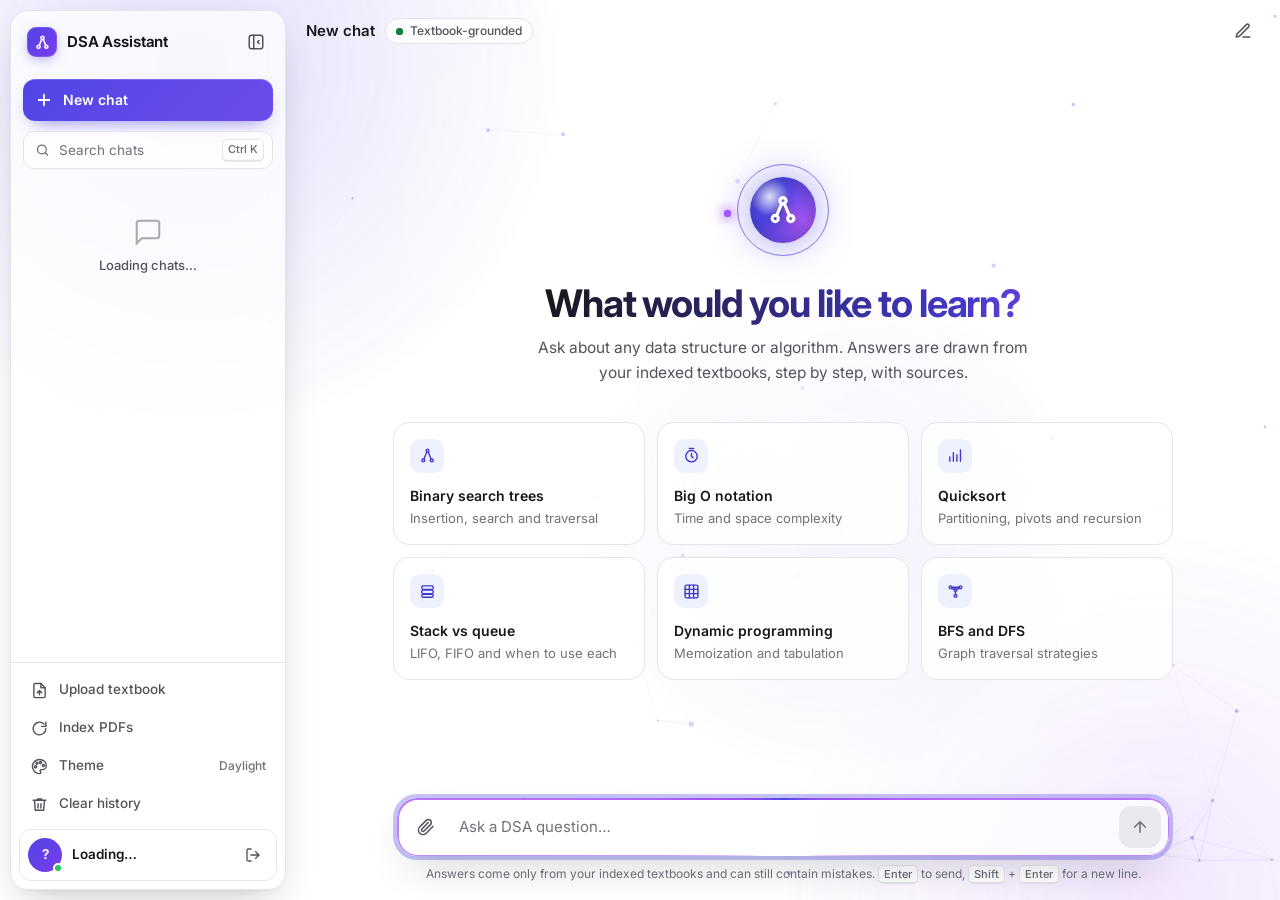
==== commit 445b48e8: "Redesign UI, fix security issues and backend bugs, lighter embeddings Security - Salted password has" ====
--- a/templates/index.html
+++ b/templates/index.html
@@ -3,355 +3,261 @@
 <head>
     <meta charset="UTF-8" />
     <meta name="viewport" content="width=device-width, initial-scale=1.0" />
-    <title>DSA Assistant</title>
+    <title>Chat · DSA Assistant</title>
+    <meta name="description" content="Ask data structures and algorithms questions, answered from indexed textbooks." />
+    <link rel="icon" href="data:image/svg+xml,%3Csvg xmlns='http://www.w3.org/2000/svg' viewBox='0 0 32 32'%3E%3Crect width='32' height='32' rx='8' fill='%234f46e5'/%3E%3Cg fill='none' stroke='white' stroke-width='2.4' stroke-linecap='round'%3E%3Ccircle cx='16' cy='8' r='2.6'/%3E%3Ccircle cx='9' cy='23' r='2.6'/%3E%3Ccircle cx='23' cy='23' r='2.6'/%3E%3Cpath d='M14.6 10.3 10.4 20.7M17.4 10.3l4.2 10.4'/%3E%3C/g%3E%3C/svg%3E" />
+    <script src="/static/theme.js"></script>
     <link rel="preconnect" href="https://fonts.googleapis.com" />
-    <link href="https://fonts.googleapis.com/css2?family=Bebas+Neue&family=Inter:wght@300;400;500;600;700&family=Outfit:wght@300;400;500;600;700&family=JetBrains+Mono:wght@400;500;700&display=swap" rel="stylesheet" />
-    <script src="/static/theme.js"></script>
+    <link rel="preconnect" href="https://fonts.gstatic.com" crossorigin />
+    <link href="https://fonts.googleapis.com/css2?family=Inter:wght@400;500;600;700&family=JetBrains+Mono:wght@400;500&display=swap" rel="stylesheet" />
+    <link rel="stylesheet" href="/static/base.css" />
     <link rel="stylesheet" href="/static/style.css" />
-    <link rel="stylesheet" href="/static/pdf_upload.css" />
 </head>
-<body>
-
-
-<aside class="sidebar" id="sidebar">
-
-    <!-- Expand button (only visible when sidebar is collapsed) -->
-    <button class="sidebar-expand-btn" id="sidebarExpandBtn" onclick="toggleSidebarCollapse()" title="Expand sidebar" aria-label="Expand sidebar">
-        <svg width="16" height="16" viewBox="0 0 24 24" fill="none" stroke="currentColor" stroke-width="2.5" stroke-linecap="round" stroke-linejoin="round">
-            <polyline points="9 18 15 12 9 6"/>
-        </svg>
+<body class="app">
+
+<!-- ══════════ SIDEBAR ══════════ -->
+<aside class="sidebar" id="sidebar" aria-label="Conversations">
+  <div class="sidebar-inner">
+
+    <div class="sidebar-header">
+        <a href="/chat" class="brand" aria-label="DSA Assistant home">
+            <span class="brand-mark" aria-hidden="true">
+                <svg viewBox="0 0 24 24" fill="none" stroke="currentColor" stroke-width="2.2" stroke-linecap="round"><circle cx="12" cy="5.5" r="2.2"/><circle cx="6.5" cy="18" r="2.2"/><circle cx="17.5" cy="18" r="2.2"/><path d="M11 7.6 7.5 15.9M13 7.6l3.5 8.3"/></svg>
+            </span>
+            <span class="label-fade">DSA Assistant</span>
+        </a>
+        <button class="icon-btn sidebar-collapse" onclick="toggleSidebarCollapse()" data-tip="Expand sidebar" aria-label="Collapse or expand sidebar">
+            <svg viewBox="0 0 24 24" fill="none" stroke="currentColor" stroke-width="2" stroke-linecap="round" stroke-linejoin="round"><rect x="3" y="3" width="18" height="18" rx="3"/><path d="M9 3v18M16 10l-2 2 2 2"/></svg>
+        </button>
+        <button class="icon-btn sidebar-close" onclick="toggleSidebar()" aria-label="Close sidebar">
+            <svg viewBox="0 0 24 24" fill="none" stroke="currentColor" stroke-width="2" stroke-linecap="round"><path d="M18 6 6 18M6 6l12 12"/></svg>
+        </button>
+    </div>
+
+    <div class="sidebar-new">
+        <button class="new-chat-btn" onclick="startNewChat()" data-tip="New chat">
+            <svg viewBox="0 0 24 24" fill="none" stroke="currentColor" stroke-width="2.4" stroke-linecap="round"><path d="M12 5v14M5 12h14"/></svg>
+            <span class="label-fade">New chat</span>
+        </button>
+    </div>
+
+    <div class="sidebar-search">
+        <svg viewBox="0 0 24 24" fill="none" stroke="currentColor" stroke-width="2" stroke-linecap="round"><circle cx="11" cy="11" r="7"/><path d="m20 20-3.5-3.5"/></svg>
+        <label for="searchInput" class="sr-only">Search chats</label>
+        <input type="search" id="searchInput" placeholder="Search chats" oninput="filterSessions(this.value)" autocomplete="off" />
+        <kbd aria-hidden="true">Ctrl K</kbd>
+    </div>
+    <button class="icon-btn rail-search" onclick="openSearch()" data-tip="Search chats" aria-label="Search chats">
+        <svg viewBox="0 0 24 24" fill="none" stroke="currentColor" stroke-width="2" stroke-linecap="round"><circle cx="11" cy="11" r="7"/><path d="m20 20-3.5-3.5"/></svg>
     </button>
 
-    <!-- ── Brand Header ────────────────────────── -->
-    <div class="sidebar-brand">
-        <div class="brand-gradient-bg" aria-hidden="true"></div>
-        <div class="brand-icon">
-            <svg width="18" height="18" viewBox="0 0 24 24" fill="none" stroke="currentColor" stroke-width="2.5" stroke-linecap="round" stroke-linejoin="round">
-                <path d="M12 2L2 7l10 5 10-5-10-5z"/><path d="M2 17l10 5 10-5"/><path d="M2 12l10 5 10-5"/>
-            </svg>
-        </div>
-        <div class="brand-text">
-            <span class="brand-name">DSA<span class="brand-accent">Book</span></span>
-            <span class="brand-sub">AI · RAG Assistant</span>
-        </div>
-        <button class="sidebar-toggle-btn" id="sidebarToggleBtn" onclick="toggleSidebarCollapse()" title="Collapse sidebar" aria-label="Toggle sidebar">
-            <svg width="15" height="15" viewBox="0 0 24 24" fill="none" stroke="currentColor" stroke-width="2" stroke-linecap="round" stroke-linejoin="round">
-                <rect x="3" y="3" width="18" height="18" rx="2"/><line x1="9" y1="3" x2="9" y2="21"/>
-            </svg>
-        </button>
-    </div>
-
-    <!-- ── New Chat Button ────────────────────── -->
-    <div class="sidebar-actions">
-        <button class="new-chat-btn" onclick="startNewChat()">
-            <svg class="new-chat-icon" width="14" height="14" viewBox="0 0 24 24" fill="none" stroke="currentColor" stroke-width="2.5" stroke-linecap="round" stroke-linejoin="round">
-                <line x1="12" y1="5" x2="12" y2="19"/><line x1="5" y1="12" x2="19" y2="12"/>
-            </svg>
-            <span class="new-chat-label">New Chat</span>
-        </button>
-    </div>
-
-    <!-- ── Search ─────────────────────────────── -->
-    <div class="sidebar-search">
-        <svg class="search-icon" width="13" height="13" viewBox="0 0 24 24" fill="none" stroke="currentColor" stroke-width="2">
-            <circle cx="11" cy="11" r="8"/><line x1="21" y1="21" x2="16.65" y2="16.65"/>
-        </svg>
-        <input type="text" id="searchInput" placeholder="Search chats..." oninput="filterSessions(this.value)" />
-        <kbd class="search-shortcut" aria-hidden="true">Ctrl K</kbd>
-    </div>
-
-    <!-- ── Session List ───────────────────────── -->
-    <div class="sessions-scroll" id="sessionsList">
+    <nav class="sessions-scroll" id="sessionsList" aria-label="Chat history">
         <div class="sessions-empty">
-            <div class="sessions-empty-icon">
-                <svg width="28" height="28" viewBox="0 0 24 24" fill="none" stroke="currentColor" stroke-width="1.5">
-                    <path d="M21 15a2 2 0 0 1-2 2H7l-4 4V5a2 2 0 0 1 2-2h14a2 2 0 0 1 2 2z"/>
-                </svg>
-            </div>
-            <p>No chats yet</p>
-            <span>Start a conversation above</span>
-        </div>
-    </div>
-
-    <!-- ── Footer ─────────────────────────────── -->
+            <svg viewBox="0 0 24 24" fill="none" stroke="currentColor" stroke-width="1.6"><path d="M21 15a2 2 0 0 1-2 2H7l-4 4V5a2 2 0 0 1 2-2h14a2 2 0 0 1 2 2z"/></svg>
+            <p>Loading chats…</p>
+        </div>
+    </nav>
+
     <div class="sidebar-footer">
-
-        <!-- User card -->
+        <button class="sidebar-tool" onclick="openUploadModal()" data-tip="Upload textbook">
+            <span class="tool-icon"><svg viewBox="0 0 24 24" fill="none" stroke="currentColor" stroke-width="2" stroke-linecap="round" stroke-linejoin="round"><path d="M14 2H6a2 2 0 0 0-2 2v16a2 2 0 0 0 2 2h12a2 2 0 0 0 2-2V8z"/><path d="M14 2v6h6M12 18v-6M9 15l3-3 3 3"/></svg></span>
+            <span class="label-fade">Upload textbook</span>
+        </button>
+        <button class="sidebar-tool" id="ingestBtn" onclick="ingestPDFs()" data-tip="Index PDFs">
+            <span class="tool-icon" id="ingestIcon"><svg viewBox="0 0 24 24" fill="none" stroke="currentColor" stroke-width="2" stroke-linecap="round" stroke-linejoin="round"><path d="M21 12a9 9 0 1 1-2.64-6.36"/><path d="M21 3v6h-6"/></svg></span>
+            <span class="label-fade" id="ingestLabel">Index PDFs</span>
+        </button>
+        <div class="theme-picker" data-theme-picker data-placement="top">
+            <button class="sidebar-tool" data-theme-trigger data-tip="Theme">
+                <span class="tool-icon"><svg viewBox="0 0 24 24" fill="none" stroke="currentColor" stroke-width="2" stroke-linecap="round" stroke-linejoin="round"><circle cx="13.5" cy="6.5" r="1.5"/><circle cx="17.5" cy="10.5" r="1.5"/><circle cx="8.5" cy="7.5" r="1.5"/><circle cx="6.5" cy="12.5" r="1.5"/><path d="M12 2C6.5 2 2 6.5 2 12s4.5 10 10 10c.9 0 1.7-.8 1.7-1.7 0-.4-.2-.8-.4-1.1-.3-.3-.4-.7-.4-1.1 0-.9.8-1.7 1.7-1.7H16c3.1 0 5.6-2.5 5.6-5.6C21.9 6.1 17.4 2 12 2z"/></svg></span>
+                <span class="label-fade">Theme</span>
+                <span class="tool-meta label-fade" data-theme-name></span>
+            </button>
+        </div>
+        <button class="sidebar-tool danger" onclick="clearAllChats()" data-tip="Clear history">
+            <span class="tool-icon"><svg viewBox="0 0 24 24" fill="none" stroke="currentColor" stroke-width="2" stroke-linecap="round" stroke-linejoin="round"><path d="M3 6h18M19 6l-1 14H6L5 6M10 11v6M14 11v6M9 6V4h6v2"/></svg></span>
+            <span class="label-fade">Clear history</span>
+        </button>
+
         <div class="user-card">
-            <div class="user-avatar" id="userAvatar">?</div>
+            <div class="user-avatar" id="userAvatar" aria-hidden="true">?</div>
             <div class="user-info">
-                <span class="user-name" id="sidebarUsername">Loading...</span>
+                <span class="user-name" id="sidebarUsername">Loading…</span>
                 <span class="user-email" id="sidebarEmail"></span>
             </div>
-            <a href="/logout" class="logout-btn" title="Sign out">
-                <svg width="14" height="14" viewBox="0 0 24 24" fill="none" stroke="currentColor" stroke-width="2" stroke-linecap="round" stroke-linejoin="round">
-                    <path d="M9 21H5a2 2 0 0 1-2-2V5a2 2 0 0 1 2-2h4"/>
-                    <polyline points="16 17 21 12 16 7"/><line x1="21" y1="12" x2="9" y2="12"/>
-                </svg>
+            <a href="/logout" class="icon-btn logout-btn" title="Sign out" aria-label="Sign out">
+                <svg viewBox="0 0 24 24" fill="none" stroke="currentColor" stroke-width="2" stroke-linecap="round" stroke-linejoin="round"><path d="M9 21H5a2 2 0 0 1-2-2V5a2 2 0 0 1 2-2h4M16 17l5-5-5-5M21 12H9"/></svg>
             </a>
         </div>
-
-        <!-- Theme selector dots -->
-        <div class="theme-selector">
-            <button class="theme-dot" data-theme-value="midnight" onclick="applyTheme('midnight')" title="Midnight" style="--dot-color: #e53935;"><span></span></button>
-            <button class="theme-dot" data-theme-value="dawn" onclick="applyTheme('dawn')" title="Dawn" style="--dot-color: #d4530a;"><span></span></button>
-            <button class="theme-dot" data-theme-value="ocean" onclick="applyTheme('ocean')" title="Ocean" style="--dot-color: #0ea5e9;"><span></span></button>
-            <button class="theme-dot" data-theme-value="arctic" onclick="applyTheme('arctic')" title="Arctic" style="--dot-color: #6366f1;"><span></span></button>
-        </div>
-
-        <!-- Action row -->
-        <div class="footer-actions">
-            <button class="footer-btn ingest-btn" id="ingestBtn" onclick="ingestPDFs()" title="Index PDFs">
-                <span class="ingest-icon" id="ingestIcon">
-                    <svg width="14" height="14" viewBox="0 0 24 24" fill="none" stroke="currentColor" stroke-width="2" stroke-linecap="round" stroke-linejoin="round">
-                        <path d="M4 14.899A7 7 0 1 1 15.71 8h1.79a4.5 4.5 0 0 1 2.5 8.242"/><path d="M12 12v9"/><path d="m16 16-4-4-4 4"/>
-                    </svg>
-                </span>
-                <span id="ingestLabel" class="footer-btn-label">Index PDFs</span>
-            </button>
-
-            <button class="footer-btn theme-btn" onclick="toggleTheme()" title="Cycle theme">
-                <span data-theme-icon></span>
-                <span data-theme-label class="footer-btn-label">Theme</span>
-            </button>
-
-            <button class="footer-btn danger-btn" onclick="clearAllChats()" title="Clear all chats">
-                <svg width="14" height="14" viewBox="0 0 24 24" fill="none" stroke="currentColor" stroke-width="2" stroke-linecap="round" stroke-linejoin="round">
-                    <polyline points="3 6 5 6 21 6"/><path d="M19 6l-1 14H6L5 6"/>
-                    <path d="M10 11v6m4-6v6"/><path d="M9 6V4h6v2"/>
-                </svg>
-                <span class="footer-btn-label">Clear All</span>
-            </button>
-        </div>
-
-    </div>
+    </div>
+  </div>
 </aside>
 
-
-<div class="main-wrapper" id="mainWrapper">
-
-    
+<!-- ══════════ MAIN ══════════ -->
+<main class="main" id="mainWrapper">
+
     <header class="topbar">
-        <button class="topbar-btn" onclick="toggleSidebar()">
-            <svg width="18" height="18" viewBox="0 0 24 24" fill="none" stroke="currentColor" stroke-width="2"><line x1="3" y1="6" x2="21" y2="6"/><line x1="3" y1="12" x2="21" y2="12"/><line x1="3" y1="18" x2="21" y2="18"/></svg>
-        </button>
-        <span class="topbar-logo">DSA<span>Book</span></span>
-        <button class="topbar-btn" onclick="startNewChat()">
-            <svg width="16" height="16" viewBox="0 0 24 24" fill="none" stroke="currentColor" stroke-width="2.5"><line x1="12" y1="5" x2="12" y2="19"/><line x1="5" y1="12" x2="19" y2="12"/></svg>
+        <button class="icon-btn menu-btn" onclick="toggleSidebar()" aria-label="Open sidebar">
+            <svg viewBox="0 0 24 24" fill="none" stroke="currentColor" stroke-width="2" stroke-linecap="round"><path d="M4 6h16M4 12h10M4 18h16"/></svg>
+        </button>
+        <div class="topbar-title">
+            <span id="topbarTitle">New chat</span>
+            <span class="topbar-badge"><span class="live-dot"></span>Textbook-grounded</span>
+        </div>
+        <div class="topbar-spacer"></div>
+        <button class="icon-btn" onclick="startNewChat()" title="New chat" aria-label="New chat">
+            <svg viewBox="0 0 24 24" fill="none" stroke="currentColor" stroke-width="2" stroke-linecap="round" stroke-linejoin="round"><path d="M12 20h9"/><path d="M16.5 3.5a2.12 2.12 0 0 1 3 3L7 19l-4 1 1-4Z"/></svg>
         </button>
     </header>
 
-    
+    <!-- Plays behind the chat while the AI searches the textbooks (body.ai-busy) -->
+    <div class="reading-fx" aria-hidden="true">
+        <div class="rf-glow"></div>
+        <div class="rf-orbit"></div>
+        <div class="rf-book">
+            <div class="rf-half left"></div><div class="rf-half right"></div>
+            <div class="rf-page"></div><div class="rf-page"></div><div class="rf-page"></div><div class="rf-page"></div>
+        </div>
+        <div class="rf-scan"></div>
+        <div class="rf-words"><span style="--x:22%;--dx:-40px;--t:0s">O(log n)</span><span style="--x:70%;--dx:30px;--t:0.5s">BFS</span><span style="--x:38%;--dx:-20px;--t:1.1s">push()</span><span style="--x:62%;--dx:45px;--t:1.6s">A[mid]</span><span style="--x:30%;--dx:-55px;--t:2.1s">heap</span><span style="--x:76%;--dx:20px;--t:2.5s">O(n)</span></div>
+    </div>
+
     <div class="chat-area" id="chatArea">
 
-        <!-- Ambient animated chat background -->
-        <div class="chat-particles" aria-hidden="true">
-            <div class="ambient-glow-mesh"></div>
-            <div class="ambient-glow-blob blob-1"></div>
-            <div class="ambient-glow-blob blob-2"></div>
-            <div class="ambient-glow-blob blob-3"></div>
-            <div class="ambient-grid-pattern"></div>
-        </div>
-
-        
-        <div class="welcome-screen" id="emptyState">
-            <div class="welcome-orb welcome-orb--1" aria-hidden="true"></div>
-            <div class="welcome-orb welcome-orb--2" aria-hidden="true"></div>
-            <div class="welcome-orb welcome-orb--3" aria-hidden="true"></div>
-            <div class="welcome-glow"></div>
-            <div class="welcome-glow welcome-glow--secondary"></div>
-            <div class="welcome-content">
-                <div class="welcome-badge"><span class="welcome-badge-dot"></span>Powered by RAG</div>
-                <h1 class="welcome-title">Ask Your<br/><span>DSA Book</span></h1>
-                <p class="welcome-sub">Search for any concept, algorithm, or data structure from your indexed textbook instantly.</p>
-                <div class="welcome-chips">
-                    <button class="chip" onclick="askSuggestion('Explain binary search trees with examples')">
-                        <span class="chip-emoji">🌲</span>
-                        <span class="chip-text"><strong>Binary Search Trees</strong><small>Traversal, insertion &amp; balancing</small></span>
-                    </button>
-                    <button class="chip" onclick="askSuggestion('What is time complexity and Big O notation?')">
-                        <span class="chip-emoji">⏱️</span>
-                        <span class="chip-text"><strong>Time Complexity</strong><small>Big O, Omega &amp; Theta</small></span>
-                    </button>
-                    <button class="chip" onclick="askSuggestion('How does quicksort work step by step?')">
-                        <span class="chip-emoji">⚡</span>
-                        <span class="chip-text"><strong>Quicksort Algorithm</strong><small>Partition, pivot &amp; recursion</small></span>
-                    </button>
-                    <button class="chip" onclick="askSuggestion('Difference between stack and queue with use cases')">
-                        <span class="chip-emoji">📦</span>
-                        <span class="chip-text"><strong>Stack vs Queue</strong><small>LIFO, FIFO &amp; use cases</small></span>
-                    </button>
-                    <button class="chip" onclick="askSuggestion('Explain dynamic programming with examples')">
-                        <span class="chip-emoji">🔄</span>
-                        <span class="chip-text"><strong>Dynamic Programming</strong><small>Memoization &amp; tabulation</small></span>
-                    </button>
-                    <button class="chip" onclick="askSuggestion('What is graph traversal BFS and DFS?')">
-                        <span class="chip-emoji">🕸️</span>
-                        <span class="chip-text"><strong>BFS &amp; DFS</strong><small>Graph traversal strategies</small></span>
-                    </button>
-                </div>
-            </div>
-        </div>
-
-        
-        <div class="messages-wrap" id="chatContainer"></div>
-    </div>
-
-    <!-- Scroll to bottom floating button -->
-    <button class="scroll-bottom-btn" id="scrollBottomBtn" onclick="scrollBottom()" title="Scroll to bottom" aria-label="Scroll to bottom">
-        <svg width="16" height="16" viewBox="0 0 24 24" fill="none" stroke="currentColor" stroke-width="2.5" stroke-linecap="round" stroke-linejoin="round">
-            <polyline points="6 9 12 15 18 9"/>
-        </svg>
+        <section class="welcome" id="emptyState">
+            <div class="ai-orb" aria-hidden="true">
+                <span class="orb-ring"></span><span class="orb-ring"></span>
+                <span class="orbit"><i></i></span><span class="orbit"><i></i></span>
+                <span class="orb-core"></span>
+                <svg viewBox="0 0 24 24" fill="none" stroke="currentColor" stroke-width="2.2" stroke-linecap="round"><circle cx="12" cy="5.5" r="2.2"/><circle cx="6.5" cy="18" r="2.2"/><circle cx="17.5" cy="18" r="2.2"/><path d="M11 7.6 7.5 15.9M13 7.6l3.5 8.3"/></svg>
+            </div>
+            <h1><span class="gradient-text">What would you like to learn?</span></h1>
+            <p class="welcome-sub">Ask about any data structure or algorithm. Answers are drawn from your indexed textbooks, step by step, with sources.</p>
+
+            <div class="suggestions">
+                <button class="suggestion" onclick="askSuggestion('Explain binary search trees with examples')">
+                    <span class="suggestion-icon"><svg viewBox="0 0 24 24" fill="none" stroke="currentColor" stroke-width="2" stroke-linecap="round"><circle cx="12" cy="5" r="2"/><circle cx="6" cy="19" r="2"/><circle cx="18" cy="19" r="2"/><path d="m11 6.8-4 10.4M13 6.8l4 10.4"/></svg></span>
+                    <span><strong>Binary search trees</strong><small>Insertion, search and traversal</small></span>
+                    <svg class="suggestion-arrow" viewBox="0 0 24 24" fill="none" stroke="currentColor" stroke-width="2" stroke-linecap="round" stroke-linejoin="round"><path d="M7 17 17 7M7 7h10v10"/></svg>
+                </button>
+                <button class="suggestion" onclick="askSuggestion('What is time complexity and Big O notation?')">
+                    <span class="suggestion-icon"><svg viewBox="0 0 24 24" fill="none" stroke="currentColor" stroke-width="2" stroke-linecap="round" stroke-linejoin="round"><circle cx="12" cy="13" r="8"/><path d="M12 9v4l2 2M9 2h6"/></svg></span>
+                    <span><strong>Big O notation</strong><small>Time and space complexity</small></span>
+                    <svg class="suggestion-arrow" viewBox="0 0 24 24" fill="none" stroke="currentColor" stroke-width="2" stroke-linecap="round" stroke-linejoin="round"><path d="M7 17 17 7M7 7h10v10"/></svg>
+                </button>
+                <button class="suggestion" onclick="askSuggestion('How does quicksort work step by step?')">
+                    <span class="suggestion-icon"><svg viewBox="0 0 24 24" fill="none" stroke="currentColor" stroke-width="2" stroke-linecap="round"><path d="M4 20V14M9 20V8M14 20v-9M19 20V4"/></svg></span>
+                    <span><strong>Quicksort</strong><small>Partitioning, pivots and recursion</small></span>
+                    <svg class="suggestion-arrow" viewBox="0 0 24 24" fill="none" stroke="currentColor" stroke-width="2" stroke-linecap="round" stroke-linejoin="round"><path d="M7 17 17 7M7 7h10v10"/></svg>
+                </button>
+                <button class="suggestion" onclick="askSuggestion('Difference between stack and queue with use cases')">
+                    <span class="suggestion-icon"><svg viewBox="0 0 24 24" fill="none" stroke="currentColor" stroke-width="2" stroke-linecap="round" stroke-linejoin="round"><rect x="4" y="4" width="16" height="5" rx="1.5"/><rect x="4" y="10" width="16" height="5" rx="1.5"/><rect x="4" y="16" width="16" height="4" rx="1.5"/></svg></span>
+                    <span><strong>Stack vs queue</strong><small>LIFO, FIFO and when to use each</small></span>
+                    <svg class="suggestion-arrow" viewBox="0 0 24 24" fill="none" stroke="currentColor" stroke-width="2" stroke-linecap="round" stroke-linejoin="round"><path d="M7 17 17 7M7 7h10v10"/></svg>
+                </button>
+                <button class="suggestion" onclick="askSuggestion('Explain dynamic programming with examples')">
+                    <span class="suggestion-icon"><svg viewBox="0 0 24 24" fill="none" stroke="currentColor" stroke-width="2" stroke-linecap="round"><rect x="3" y="3" width="18" height="18" rx="2"/><path d="M3 9h18M3 15h18M9 3v18M15 3v18"/></svg></span>
+                    <span><strong>Dynamic programming</strong><small>Memoization and tabulation</small></span>
+                    <svg class="suggestion-arrow" viewBox="0 0 24 24" fill="none" stroke="currentColor" stroke-width="2" stroke-linecap="round" stroke-linejoin="round"><path d="M7 17 17 7M7 7h10v10"/></svg>
+                </button>
+                <button class="suggestion" onclick="askSuggestion('What is graph traversal BFS and DFS?')">
+                    <span class="suggestion-icon"><svg viewBox="0 0 24 24" fill="none" stroke="currentColor" stroke-width="2" stroke-linecap="round"><circle cx="5" cy="6" r="2"/><circle cx="19" cy="6" r="2"/><circle cx="12" cy="18" r="2"/><circle cx="12" cy="10" r="2"/><path d="M7 6h10M6.5 7.5l4.3 1.7M17.5 7.5l-4.3 1.7M12 12v4"/></svg></span>
+                    <span><strong>BFS and DFS</strong><small>Graph traversal strategies</small></span>
+                    <svg class="suggestion-arrow" viewBox="0 0 24 24" fill="none" stroke="currentColor" stroke-width="2" stroke-linecap="round" stroke-linejoin="round"><path d="M7 17 17 7M7 7h10v10"/></svg>
+                </button>
+            </div>
+        </section>
+
+        <div class="messages" id="chatContainer" aria-live="polite"></div>
+    </div>
+
+    <button class="scroll-bottom-btn" id="scrollBottomBtn" onclick="scrollBottom()" title="Scroll to latest" aria-label="Scroll to latest message">
+        <svg viewBox="0 0 24 24" fill="none" stroke="currentColor" stroke-width="2.2" stroke-linecap="round" stroke-linejoin="round"><path d="M12 5v14M19 12l-7 7-7-7"/></svg>
     </button>
 
-    
-    <div class="input-zone">
-        <div class="input-shell" id="inputShell">
-            <!-- PDF Upload trigger button -->
-            <button id="uploadPdfBtn" class="upload-pdf-btn" onclick="openUploadModal()" title="Upload PDF textbook" aria-label="Upload PDF">
-                <svg width="16" height="16" viewBox="0 0 24 24" fill="none" stroke="currentColor" stroke-width="2" stroke-linecap="round" stroke-linejoin="round">
-                    <path d="M14 2H6a2 2 0 0 0-2 2v16a2 2 0 0 0 2 2h12a2 2 0 0 0 2-2V8z"/>
-                    <polyline points="14 2 14 8 20 8"/>
-                    <line x1="12" y1="18" x2="12" y2="12"/>
-                    <line x1="9" y1="15" x2="15" y2="15"/>
-                </svg>
-            </button>
-            <textarea
-                id="questionInput"
-                placeholder="Ask anything about data structures &amp; algorithms..."
-                rows="1"
-                onkeydown="handleKeyPress(event)"
-            ></textarea>
-            <button id="sendButton" onclick="askQuestion()">
-                <svg width="18" height="18" viewBox="0 0 24 24" fill="none" stroke="currentColor" stroke-width="2.5" stroke-linecap="round" stroke-linejoin="round">
-                    <line x1="22" y1="2" x2="11" y2="13"/>
-                    <polygon points="22 2 15 22 11 13 2 9 22 2"/>
-                </svg>
-            </button>
-        </div>
-        <p class="input-hint"><kbd>Enter</kbd> send &nbsp;·&nbsp; <kbd>Shift+Enter</kbd> new line &nbsp;·&nbsp; <kbd>📎</kbd> upload PDF &nbsp;·&nbsp; <span class="model-indicator">RAG Model</span></p>
-    </div>
-</div>
-
-
-<!-- ═══════════════════════════════════════════════════════════
-     PDF UPLOAD MODAL
-═══════════════════════════════════════════════════════════ -->
+    <div class="composer-zone">
+        <div class="composer" id="inputShell">
+            <button id="uploadPdfBtn" class="icon-btn" onclick="openUploadModal()" title="Upload a PDF textbook" aria-label="Upload a PDF textbook">
+                <svg viewBox="0 0 24 24" fill="none" stroke="currentColor" stroke-width="2" stroke-linecap="round" stroke-linejoin="round"><path d="m21.44 11.05-9.19 9.19a6 6 0 0 1-8.49-8.49l8.57-8.57A4 4 0 1 1 18 8.84l-8.59 8.57a2 2 0 0 1-2.83-2.83l8.49-8.48"/></svg>
+            </button>
+            <label for="questionInput" class="sr-only">Your question</label>
+            <textarea id="questionInput" placeholder="Ask a DSA question…" rows="1" onkeydown="handleKeyPress(event)"></textarea>
+            <button id="sendButton" onclick="askQuestion()" title="Send" aria-label="Send message">
+                <svg viewBox="0 0 24 24" fill="none" stroke="currentColor" stroke-width="2.2" stroke-linecap="round" stroke-linejoin="round"><path d="M12 19V5M5 12l7-7 7 7"/></svg>
+            </button>
+        </div>
+        <p class="composer-hint">Answers come only from your indexed textbooks and can still contain mistakes. <kbd>Enter</kbd> to send, <kbd>Shift</kbd> + <kbd>Enter</kbd> for a new line.</p>
+    </div>
+</main>
+
+<!-- ══════════ UPLOAD MODAL ══════════ -->
 <div class="pdf-modal-overlay" id="pdfModalOverlay" onclick="closePdfModalOnBackdrop(event)">
     <div class="pdf-modal" id="pdfModal" role="dialog" aria-modal="true" aria-labelledby="pdfModalTitle">
 
-        <!-- Header -->
         <div class="pdf-modal-header">
             <div class="pdf-modal-title-row">
                 <div class="pdf-modal-icon">
-                    <svg width="18" height="18" viewBox="0 0 24 24" fill="none" stroke="currentColor" stroke-width="2">
-                        <path d="M14 2H6a2 2 0 0 0-2 2v16a2 2 0 0 0 2 2h12a2 2 0 0 0 2-2V8z"/>
-                        <polyline points="14 2 14 8 20 8"/>
-                    </svg>
+                    <svg viewBox="0 0 24 24" fill="none" stroke="currentColor" stroke-width="2" stroke-linecap="round" stroke-linejoin="round"><path d="M2 3h6a4 4 0 0 1 4 4v14a3 3 0 0 0-3-3H2zM22 3h-6a4 4 0 0 0-4 4v14a3 3 0 0 1 3-3h7z"/></svg>
                 </div>
                 <div>
-                    <h2 class="pdf-modal-title" id="pdfModalTitle">Upload PDF Textbook</h2>
-                    <p class="pdf-modal-sub">File is saved to the library and auto-indexed into the vector database</p>
-                </div>
-            </div>
-            <button class="pdf-modal-close" onclick="closeUploadModal()" aria-label="Close">
-                <svg width="16" height="16" viewBox="0 0 24 24" fill="none" stroke="currentColor" stroke-width="2.5">
-                    <line x1="18" y1="6" x2="6" y2="18"/><line x1="6" y1="6" x2="18" y2="18"/>
-                </svg>
-            </button>
-        </div>
-
-        <!-- Drop Zone -->
-        <div class="pdf-drop-zone" id="pdfDropZone"
-             ondragover="pdfDragOver(event)"
-             ondragleave="pdfDragLeave(event)"
-             ondrop="pdfDrop(event)"
-             onclick="document.getElementById('pdfFileInput').click()">
-            <input type="file" id="pdfFileInput" accept=".pdf" style="display:none" onchange="pdfFileSelected(event)"/>
+                    <h2 class="pdf-modal-title" id="pdfModalTitle">Add a textbook</h2>
+                    <p class="pdf-modal-sub">The PDF is saved to the library and indexed so its content can be used in answers.</p>
+                </div>
+            </div>
+            <button class="icon-btn pdf-modal-close" onclick="closeUploadModal()" aria-label="Close">
+                <svg viewBox="0 0 24 24" fill="none" stroke="currentColor" stroke-width="2" stroke-linecap="round"><path d="M18 6 6 18M6 6l12 12"/></svg>
+            </button>
+        </div>
+
+        <div class="pdf-drop-zone" id="pdfDropZone" role="button" tabindex="0"
+             ondragover="pdfDragOver(event)" ondragleave="pdfDragLeave(event)" ondrop="pdfDrop(event)"
+             onclick="document.getElementById('pdfFileInput').click()"
+             onkeydown="if(event.key==='Enter'||event.key===' '){event.preventDefault();this.click();}">
+            <input type="file" id="pdfFileInput" accept=".pdf,application/pdf" hidden onchange="pdfFileSelected(event)" />
             <div class="pdf-drop-icon" id="pdfDropIcon">
-                <svg width="36" height="36" viewBox="0 0 24 24" fill="none" stroke="currentColor" stroke-width="1.5">
-                    <path d="M21 15v4a2 2 0 0 1-2 2H5a2 2 0 0 1-2-2v-4"/>
-                    <polyline points="17 8 12 3 7 8"/>
-                    <line x1="12" y1="3" x2="12" y2="15"/>
-                </svg>
-            </div>
-            <p class="pdf-drop-text">Drag &amp; drop your PDF here</p>
-            <p class="pdf-drop-sub">or <span class="pdf-drop-link">browse files</span> &nbsp;·&nbsp; PDF only &nbsp;·&nbsp; any size</p>
-        </div>
-
-        <!-- Selected File Preview -->
+                <svg viewBox="0 0 24 24" fill="none" stroke="currentColor" stroke-width="2" stroke-linecap="round" stroke-linejoin="round"><path d="M21 15v4a2 2 0 0 1-2 2H5a2 2 0 0 1-2-2v-4M17 8l-5-5-5 5M12 3v12"/></svg>
+            </div>
+            <p class="pdf-drop-text">Drop a PDF here</p>
+            <p class="pdf-drop-sub">or <span class="pdf-drop-link">browse your files</span></p>
+        </div>
+
         <div class="pdf-file-preview" id="pdfFilePreview" style="display:none">
             <div class="pdf-file-info">
                 <div class="pdf-file-icon">
-                    <svg width="20" height="20" viewBox="0 0 24 24" fill="none" stroke="currentColor" stroke-width="2">
-                        <path d="M14 2H6a2 2 0 0 0-2 2v16a2 2 0 0 0 2 2h12a2 2 0 0 0 2-2V8z"/>
-                        <polyline points="14 2 14 8 20 8"/>
-                    </svg>
+                    <svg viewBox="0 0 24 24" fill="none" stroke="currentColor" stroke-width="2" stroke-linecap="round" stroke-linejoin="round"><path d="M14 2H6a2 2 0 0 0-2 2v16a2 2 0 0 0 2 2h12a2 2 0 0 0 2-2V8z"/><path d="M14 2v6h6"/></svg>
                 </div>
                 <div class="pdf-file-meta">
                     <span class="pdf-file-name" id="pdfFileName">filename.pdf</span>
                     <span class="pdf-file-size" id="pdfFileSize">0 KB</span>
                 </div>
-                <button class="pdf-file-remove" onclick="clearPdfSelection()" title="Remove">
-                    <svg width="14" height="14" viewBox="0 0 24 24" fill="none" stroke="currentColor" stroke-width="2.5">
-                        <line x1="18" y1="6" x2="6" y2="18"/><line x1="6" y1="6" x2="18" y2="18"/>
-                    </svg>
-                </button>
-            </div>
-        </div>
-
-        <!-- Progress Bar (shown during upload) -->
+                <button class="icon-btn pdf-file-remove" onclick="clearPdfSelection()" title="Remove file" aria-label="Remove file">
+                    <svg viewBox="0 0 24 24" fill="none" stroke="currentColor" stroke-width="2" stroke-linecap="round"><path d="M18 6 6 18M6 6l12 12"/></svg>
+                </button>
+            </div>
+        </div>
+
         <div class="pdf-progress" id="pdfProgress" style="display:none">
             <div class="pdf-progress-header">
-                <span class="pdf-progress-label" id="pdfProgressLabel">Uploading...</span>
+                <span class="pdf-progress-label" id="pdfProgressLabel">Uploading…</span>
                 <span class="pdf-progress-pct" id="pdfProgressPct">0%</span>
             </div>
-            <div class="pdf-progress-track">
-                <div class="pdf-progress-bar" id="pdfProgressBar"></div>
-            </div>
-            <p class="pdf-progress-sub" id="pdfProgressSub">Saving file to library...</p>
-        </div>
-
-        <!-- Result -->
-        <div class="pdf-result" id="pdfResult" style="display:none"></div>
-
-        <!-- Footer Buttons -->
+            <div class="pdf-progress-track"><div class="pdf-progress-bar" id="pdfProgressBar"></div></div>
+            <p class="pdf-progress-sub" id="pdfProgressSub">Saving file to the library…</p>
+        </div>
+
+        <div class="pdf-result" id="pdfResult" style="display:none" aria-live="polite"></div>
+
         <div class="pdf-modal-footer" id="pdfModalFooter">
             <button class="pdf-btn-secondary" onclick="closeUploadModal()">Cancel</button>
-            <button class="pdf-btn-primary" id="pdfUploadBtn" onclick="startPdfUpload()" disabled>
-                <svg width="14" height="14" viewBox="0 0 24 24" fill="none" stroke="currentColor" stroke-width="2.5">
-                    <path d="M21 15v4a2 2 0 0 1-2 2H5a2 2 0 0 1-2-2v-4"/>
-                    <polyline points="17 8 12 3 7 8"/>
-                    <line x1="12" y1="3" x2="12" y2="15"/>
-                </svg>
-                Upload &amp; Index
-            </button>
-        </div>
-
+            <button class="pdf-btn-primary" id="pdfUploadBtn" onclick="startPdfUpload()" disabled>Upload and index</button>
+        </div>
     </div>
 </div>
 
 <div class="sidebar-overlay" id="sidebarOverlay" onclick="toggleSidebar()"></div>
-
-
-<div class="toast" id="toast"></div>
-
-<script>
-// Sync theme dots active state
-function syncThemeDots() {
-    const current = document.documentElement.getAttribute('data-theme') || 'midnight';
-    document.querySelectorAll('.theme-dot').forEach(d => {
-        d.classList.toggle('active', d.dataset.themeValue === current);
-    });
-}
-// Patch applyTheme to sync dots
-const _origApply = applyTheme;
-applyTheme = function(theme) {
-    _origApply(theme);
-    syncThemeDots();
-};
-syncThemeDots();
-</script>
+<div class="toast" id="toast" role="status" aria-live="polite"></div>
+
+<script src="/static/bg.js"></script>
 <script src="/static/script.js"></script>
 </body>
 </html>
--- a/static/base.css
+++ b/static/base.css
@@ -0,0 +1,548 @@
+/* =====================================================
+   DSA Assistant — design system
+   Themes, reset, shared components and the animated background.
+   Themes: light (Daylight) · dark (Midnight) · aurora · sunset · ocean
+   ===================================================== */
+
+:root {
+    --font-sans: 'Inter', ui-sans-serif, system-ui, -apple-system, 'Segoe UI', Roboto, sans-serif;
+    --font-mono: 'JetBrains Mono', ui-monospace, SFMono-Regular, Menlo, Consolas, monospace;
+
+    --radius-sm: 6px;
+    --radius:    10px;
+    --radius-lg: 14px;
+    --radius-xl: 20px;
+    --ease:        cubic-bezier(.2, .8, .2, 1);
+    --ease-spring: cubic-bezier(.34, 1.56, .64, 1);
+
+    --success:      #15803d;
+    --success-soft: #f0fdf4;
+    --warning:      #b45309;
+    --warning-soft: #fffbeb;
+    --danger:       #dc2626;
+    --danger-soft:  #fef2f2;
+
+    --code-bg:     #0f1117;
+    --code-header: #171a22;
+    --code-border: #262a35;
+    --code-text:   #e6e8ee;
+    --code-muted:  #6b7280;
+    --tok-keyword: #c4b5fd;
+    --tok-string:  #86efac;
+    --tok-number:  #fdba74;
+    --tok-comment: #6b7280;
+    --tok-func:    #7dd3fc;
+
+    --bg-fx-opacity: .9;
+}
+
+/* ── Daylight (light) ───────────────────────────── */
+:root, [data-theme="light"] {
+    color-scheme: light;
+    --bg:            #ffffff;
+    --bg-subtle:     #f7f7f9;
+    --surface:       #ffffff;
+    --surface-2:     #f4f4f6;
+    --surface-3:     #e9e9ee;
+    --surface-glass: rgba(255, 255, 255, .72);
+    --border:        #e4e4e9;
+    --border-strong: #d4d4db;
+    --text:          #18181b;
+    --text-2:        #52525b;
+    --text-3:        #71717a;
+
+    --accent:           #4f46e5;
+    --accent-hover:     #4338ca;
+    --accent-fg:        #ffffff;
+    --accent-2:         #a855f7;
+    --accent-soft:      #eef2ff;
+    --accent-text:      #4338ca;
+    --ring:             rgba(79, 70, 229, .32);
+    --grad-from:        #4f46e5;
+    --grad-to:          #7c3aed;
+
+    --shadow-sm: 0 1px 2px rgba(16, 24, 40, .06);
+    --shadow:    0 1px 3px rgba(16, 24, 40, .08), 0 1px 2px rgba(16, 24, 40, .04);
+    --shadow-lg: 0 18px 44px -14px rgba(16, 24, 40, .24), 0 4px 10px -4px rgba(16, 24, 40, .08);
+}
+
+/* ── Midnight (dark) ────────────────────────────── */
+[data-theme="dark"] {
+    color-scheme: dark;
+    --bg:            #0a0a0f;
+    --bg-subtle:     #101016;
+    --surface:       #14141b;
+    --surface-2:     #1b1b24;
+    --surface-3:     #262630;
+    --surface-glass: rgba(18, 18, 25, .66);
+    --border:        #25252f;
+    --border-strong: #353541;
+    --text:          #ededf2;
+    --text-2:        #a3a3b0;
+    --text-3:        #8b8b98;
+
+    --accent:           #5b54f0;
+    --accent-hover:     #6d67f4;
+    --accent-fg:        #ffffff;
+    --accent-2:         #a78bfa;
+    --accent-soft:      rgba(99, 102, 241, .15);
+    --accent-text:      #a5b4fc;
+    --ring:             rgba(129, 140, 248, .45);
+    --grad-from:        #4f46e5;
+    --grad-to:          #7c3aed;
+}
+
+/* ── Aurora (dark teal) ─────────────────────────── */
+[data-theme="aurora"] {
+    color-scheme: dark;
+    --bg:            #04121a;
+    --bg-subtle:     #071a23;
+    --surface:       #0a1f29;
+    --surface-2:     #0f2833;
+    --surface-3:     #173541;
+    --surface-glass: rgba(8, 28, 37, .66);
+    --border:        #163542;
+    --border-strong: #21495a;
+    --text:          #e5f6f6;
+    --text-2:        #9fc0c6;
+    --text-3:        #7f9ea5;
+
+    --accent:           #2dd4bf;
+    --accent-hover:     #5eead4;
+    --accent-fg:        #042f2e;
+    --accent-2:         #818cf8;
+    --accent-soft:      rgba(45, 212, 191, .14);
+    --accent-text:      #5eead4;
+    --ring:             rgba(45, 212, 191, .4);
+    --grad-from:        #0f766e;
+    --grad-to:          #4338ca;
+
+    --code-bg:     #03101a;
+    --code-header: #061823;
+    --code-border: #163542;
+}
+
+/* ── Sunset (dark warm) ─────────────────────────── */
+[data-theme="sunset"] {
+    color-scheme: dark;
+    --bg:            #140d10;
+    --bg-subtle:     #1a1115;
+    --surface:       #1f1419;
+    --surface-2:     #291a21;
+    --surface-3:     #36232b;
+    --surface-glass: rgba(31, 20, 25, .68);
+    --border:        #33222a;
+    --border-strong: #4a3039;
+    --text:          #fbeff1;
+    --text-2:        #cdaab0;
+    --text-3:        #a9888e;
+
+    --accent:           #fb7185;
+    --accent-hover:     #fda4af;
+    --accent-fg:        #3b0a14;
+    --accent-2:         #fbbf24;
+    --accent-soft:      rgba(251, 113, 133, .14);
+    --accent-text:      #fda4af;
+    --ring:             rgba(251, 113, 133, .4);
+    --grad-from:        #be123c;
+    --grad-to:          #c2410c;
+
+    --code-bg:     #0f090b;
+    --code-header: #170e12;
+    --code-border: #33222a;
+}
+
+/* ── Ocean (light blue) ─────────────────────────── */
+[data-theme="ocean"] {
+    color-scheme: light;
+    --bg:            #f5f9fc;
+    --bg-subtle:     #ecf3f8;
+    --surface:       #ffffff;
+    --surface-2:     #e8f0f6;
+    --surface-3:     #d9e7f0;
+    --surface-glass: rgba(255, 255, 255, .7);
+    --border:        #d5e2eb;
+    --border-strong: #bccfdc;
+    --text:          #0b1d2a;
+    --text-2:        #3d5566;
+    --text-3:        #577083;
+
+    --accent:           #0369a1;
+    --accent-hover:     #075985;
+    --accent-fg:        #ffffff;
+    --accent-2:         #06b6d4;
+    --accent-soft:      #e0f2fe;
+    --accent-text:      #075985;
+    --ring:             rgba(3, 105, 161, .3);
+    --grad-from:        #0369a1;
+    --grad-to:          #0e7490;
+}
+
+/* Shared tokens for every dark theme */
+[data-scheme="dark"] {
+    --success:      #4ade80;
+    --success-soft: rgba(34, 197, 94, .12);
+    --warning:      #fbbf24;
+    --warning-soft: rgba(245, 158, 11, .12);
+    --danger:       #f87171;
+    --danger-soft:  rgba(239, 68, 68, .12);
+    --shadow-sm: 0 1px 2px rgba(0, 0, 0, .4);
+    --shadow:    0 1px 3px rgba(0, 0, 0, .5);
+    --shadow-lg: 0 22px 50px -14px rgba(0, 0, 0, .75), 0 0 0 1px rgba(255, 255, 255, .04);
+}
+
+/* ── Reset ──────────────────────────────────────── */
+*, *::before, *::after { box-sizing: border-box; }
+* { margin: 0; }
+html { -webkit-text-size-adjust: 100%; }
+body {
+    font-family: var(--font-sans);
+    font-size: 15px;
+    line-height: 1.6;
+    color: var(--text);
+    background: var(--bg);
+    -webkit-font-smoothing: antialiased;
+    -moz-osx-font-smoothing: grayscale;
+    text-rendering: optimizeLegibility;
+    transition: background-color .4s var(--ease), color .4s var(--ease);
+}
+img, svg { display: block; flex-shrink: 0; }
+button, input, textarea, select { font: inherit; color: inherit; }
+button { cursor: pointer; background: none; border: 0; padding: 0; }
+button:disabled { cursor: not-allowed; }
+a { color: inherit; text-decoration: none; }
+::selection { background: color-mix(in srgb, var(--accent) 28%, transparent); color: var(--text); }
+
+:focus-visible {
+    outline: 2px solid var(--accent);
+    outline-offset: 2px;
+    border-radius: var(--radius-sm);
+}
+
+.sr-only {
+    position: absolute; width: 1px; height: 1px; padding: 0; margin: -1px;
+    overflow: hidden; clip: rect(0, 0, 0, 0); white-space: nowrap; border: 0;
+}
+
+/* ══════════════════════════════════════════════════
+   ANIMATED BACKGROUND  (injected by bg.js)
+   ══════════════════════════════════════════════════ */
+.bg-fx {
+    position: fixed;
+    inset: 0;
+    z-index: -1;
+    overflow: hidden;
+    pointer-events: none;
+    opacity: var(--bg-fx-opacity);
+    transition: opacity .6s var(--ease);
+}
+.bg-fx canvas { position: absolute; inset: 0; width: 100%; height: 100%; }
+.aurora span {
+    position: absolute;
+    width: 60vmax;
+    height: 60vmax;
+    border-radius: 50%;
+    opacity: .5;
+    background: radial-gradient(closest-side, color-mix(in srgb, var(--accent) 30%, transparent), transparent);
+    animation: aurora-drift 26s ease-in-out infinite alternate;
+    will-change: transform;
+}
+.aurora span:nth-child(1) { top: -25vmax; left: -15vmax; }
+.aurora span:nth-child(2) {
+    bottom: -30vmax; right: -20vmax;
+    background: radial-gradient(closest-side, color-mix(in srgb, var(--accent-2) 26%, transparent), transparent);
+    animation-duration: 32s;
+    animation-delay: -8s;
+}
+.aurora span:nth-child(3) {
+    top: 30%; left: 45%;
+    width: 40vmax; height: 40vmax;
+    opacity: .35;
+    animation-duration: 38s;
+    animation-delay: -16s;
+}
+[data-scheme="light"] .aurora span { opacity: .65; }
+@keyframes aurora-drift {
+    0%   { transform: translate3d(0, 0, 0) scale(1); }
+    50%  { transform: translate3d(8vmax, 6vmax, 0) scale(1.15); }
+    100% { transform: translate3d(-6vmax, 10vmax, 0) scale(.92); }
+}
+
+/* Floating DSA glyphs drifting up the page */
+.fx-glyphs { position: absolute; inset: 0; }
+.fx-glyphs span {
+    position: absolute;
+    left: var(--x);
+    bottom: -60px;
+    font-family: var(--font-mono);
+    font-size: calc(15px * var(--s));
+    font-weight: 500;
+    color: var(--accent-text);
+    opacity: 0;
+    white-space: nowrap;
+    animation: glyph-rise var(--d) linear infinite;
+    animation-delay: var(--delay);
+    will-change: transform, opacity;
+}
+@keyframes glyph-rise {
+    0%   { transform: translate3d(0, 0, 0) rotate(-8deg); opacity: 0; }
+    12%  { opacity: var(--glyph-opacity, .16); }
+    85%  { opacity: var(--glyph-opacity, .16); }
+    100% { transform: translate3d(40px, -115vh, 0) rotate(10deg); opacity: 0; }
+}
+
+/* Soft glow that follows the cursor (positioned by bg.js) */
+.fx-cursor {
+    position: fixed;
+    top: 0; left: 0;
+    z-index: -1;
+    width: 600px; height: 600px;
+    border-radius: 50%;
+    pointer-events: none;
+    background: radial-gradient(closest-side, color-mix(in srgb, var(--accent) 14%, transparent), transparent);
+    opacity: 0;
+    transition: opacity .6s var(--ease);
+    will-change: transform;
+}
+.fx-cursor.on { opacity: 1; }
+
+/* ── Brand mark ─────────────────────────────────── */
+.brand {
+    display: inline-flex;
+    align-items: center;
+    gap: 10px;
+    font-weight: 650;
+    font-size: 15px;
+    letter-spacing: -.01em;
+    color: var(--text);
+}
+.brand-mark {
+    position: relative;
+    width: 30px; height: 30px;
+    border-radius: 9px;
+    display: grid; place-items: center;
+    color: #fff;
+    background: linear-gradient(135deg, var(--grad-from), var(--grad-to));
+    box-shadow: inset 0 0 0 1px rgba(255, 255, 255, .14), 0 4px 14px -4px color-mix(in srgb, var(--accent) 60%, transparent);
+}
+.brand-mark svg { width: 17px; height: 17px; }
+.brand:hover .brand-mark svg circle { animation: node-pop .6s var(--ease-spring) both; }
+.brand:hover .brand-mark svg circle:nth-of-type(2) { animation-delay: .08s; }
+.brand:hover .brand-mark svg circle:nth-of-type(3) { animation-delay: .16s; }
+@keyframes node-pop { 40% { transform: scale(1.35); } }
+.brand-mark svg circle { transform-box: fill-box; transform-origin: center; }
+
+/* ── Buttons ────────────────────────────────────── */
+.btn {
+    position: relative;
+    display: inline-flex;
+    align-items: center;
+    justify-content: center;
+    gap: 8px;
+    height: 38px;
+    padding: 0 16px;
+    border-radius: var(--radius);
+    font-size: 14px;
+    font-weight: 550;
+    line-height: 1;
+    white-space: nowrap;
+    border: 1px solid transparent;
+    overflow: hidden;
+    isolation: isolate;
+    transition: background .2s var(--ease), border-color .2s var(--ease), color .2s var(--ease),
+                box-shadow .2s var(--ease), transform .2s var(--ease);
+}
+.btn svg { width: 16px; height: 16px; }
+.btn:active:not(:disabled) { transform: scale(.98); }
+.btn-primary {
+    background: linear-gradient(135deg, var(--accent), color-mix(in srgb, var(--accent) 70%, var(--accent-2)));
+    color: var(--accent-fg);
+    box-shadow: 0 6px 18px -8px color-mix(in srgb, var(--accent) 70%, transparent), inset 0 1px 0 rgba(255, 255, 255, .16);
+}
+.btn-primary:hover:not(:disabled) {
+    box-shadow: 0 10px 26px -8px color-mix(in srgb, var(--accent) 80%, transparent), inset 0 1px 0 rgba(255, 255, 255, .2);
+    transform: translateY(-1px);
+}
+/* light sweep across primary buttons on hover */
+.btn-primary::after {
+    content: '';
+    position: absolute;
+    inset: 0;
+    z-index: -1;
+    background: linear-gradient(110deg, transparent 30%, rgba(255, 255, 255, .28) 50%, transparent 70%);
+    transform: translateX(-120%);
+}
+.btn-primary:hover:not(:disabled)::after { transform: translateX(120%); transition: transform .7s var(--ease); }
+.btn-primary svg { transition: transform .25s var(--ease); }
+.btn-primary:hover svg { transform: translateX(3px); }
+.btn-secondary {
+    background: var(--surface);
+    border-color: var(--border);
+    color: var(--text);
+    box-shadow: var(--shadow-sm);
+}
+.btn-secondary:hover:not(:disabled) { background: var(--surface-2); border-color: var(--border-strong); transform: translateY(-1px); }
+.btn-ghost { color: var(--text-2); }
+.btn-ghost:hover:not(:disabled) { background: var(--surface-2); color: var(--text); }
+.btn:disabled { opacity: .55; }
+.btn-lg { height: 46px; padding: 0 22px; font-size: 15px; border-radius: 12px; }
+.btn-block { width: 100%; }
+
+.icon-btn {
+    width: 34px; height: 34px;
+    display: inline-grid; place-items: center;
+    border-radius: var(--radius);
+    color: var(--text-2);
+    transition: background .15s var(--ease), color .15s var(--ease), transform .15s var(--ease);
+}
+.icon-btn:hover:not(:disabled) { background: var(--surface-2); color: var(--text); }
+.icon-btn:active:not(:disabled) { transform: scale(.92); }
+.icon-btn svg { width: 18px; height: 18px; }
+
+.spinner {
+    width: 16px; height: 16px;
+    border-radius: 50%;
+    border: 2px solid currentColor;
+    border-right-color: transparent;
+    animation: spin .7s linear infinite;
+}
+@keyframes spin { to { transform: rotate(360deg); } }
+
+/* ── Form fields ────────────────────────────────── */
+.field { display: flex; flex-direction: column; gap: 6px; margin-bottom: 16px; }
+.field-row { display: flex; align-items: center; justify-content: space-between; }
+.label { font-size: 13px; font-weight: 550; color: var(--text); }
+.input-wrap { position: relative; }
+.input {
+    width: 100%;
+    height: 44px;
+    padding: 0 14px;
+    border-radius: 11px;
+    border: 1px solid var(--border-strong);
+    background: color-mix(in srgb, var(--surface) 85%, transparent);
+    font-size: 14.5px;
+    color: var(--text);
+    transition: border-color .2s var(--ease), box-shadow .2s var(--ease), background .2s var(--ease);
+}
+.input::placeholder { color: var(--text-3); }
+.input:hover { border-color: var(--text-3); }
+.input:focus { outline: none; border-color: var(--accent); box-shadow: 0 0 0 4px var(--ring); background: var(--surface); }
+.input.has-toggle { padding-right: 44px; }
+.input-toggle {
+    position: absolute; right: 5px; top: 50%; transform: translateY(-50%);
+    width: 34px; height: 34px; border-radius: 8px;
+    display: grid; place-items: center; color: var(--text-3);
+}
+.input-toggle:hover { color: var(--text); background: var(--surface-2); }
+.input-toggle svg { width: 17px; height: 17px; }
+
+.link { color: var(--accent-text); font-weight: 550; background: linear-gradient(currentColor, currentColor) 0 100% / 0 1px no-repeat; transition: background-size .3s var(--ease); }
+.link:hover { background-size: 100% 1px; }
+
+/* ── Alerts ─────────────────────────────────────── */
+.alert {
+    display: none;
+    padding: 10px 12px;
+    border-radius: var(--radius);
+    font-size: 13.5px;
+    line-height: 1.5;
+    margin-bottom: 16px;
+    border: 1px solid transparent;
+}
+.alert.error, .alert.success { display: block; animation: alert-in .35s var(--ease-spring) both; }
+.alert.error   { background: var(--danger-soft);  color: var(--danger);  border-color: color-mix(in srgb, var(--danger) 25%, transparent); }
+.alert.success { background: var(--success-soft); color: var(--success); border-color: color-mix(in srgb, var(--success) 25%, transparent); }
+.alert.error { animation-name: alert-in, shake; animation-duration: .35s, .4s; }
+@keyframes alert-in { from { opacity: 0; transform: translateY(-4px) scale(.98); } }
+@keyframes shake { 20%, 60% { translate: -4px 0; } 40%, 80% { translate: 4px 0; } }
+
+kbd, .kbd {
+    font-family: var(--font-sans);
+    font-size: 11px;
+    font-weight: 550;
+    color: var(--text-3);
+    background: var(--surface);
+    border: 1px solid var(--border);
+    border-bottom-width: 2px;
+    border-radius: 5px;
+    padding: 1px 5px;
+}
+
+/* ══════════════════════════════════════════════════
+   THEME PICKER  (menu built by theme.js)
+   ══════════════════════════════════════════════════ */
+.theme-picker { position: relative; }
+.theme-menu {
+    position: absolute;
+    right: 0;
+    top: calc(100% + 8px);
+    z-index: 60;
+    width: 220px;
+    padding: 6px;
+    border-radius: 14px;
+    background: var(--surface);
+    border: 1px solid var(--border);
+    box-shadow: var(--shadow-lg);
+    opacity: 0;
+    visibility: hidden;
+    transform: translateY(-6px) scale(.97);
+    transform-origin: top right;
+    transition: opacity .18s var(--ease), transform .22s var(--ease-spring), visibility .18s;
+}
+.theme-picker[data-placement="top"] .theme-menu { top: auto; bottom: calc(100% + 8px); left: 0; right: auto; transform-origin: bottom left; transform: translateY(6px) scale(.97); }
+.theme-picker.open .theme-menu { opacity: 1; visibility: visible; transform: none; }
+.theme-menu-title { padding: 6px 10px 6px; font-size: 11.5px; font-weight: 600; color: var(--text-3); }
+.theme-option {
+    width: 100%;
+    display: flex;
+    align-items: center;
+    gap: 10px;
+    padding: 8px 10px;
+    border-radius: 9px;
+    font-size: 13.5px;
+    font-weight: 500;
+    color: var(--text);
+    text-align: left;
+    transition: background .15s var(--ease);
+}
+.theme-option:hover, .theme-option:focus-visible { background: var(--surface-2); outline: none; }
+.theme-swatch {
+    width: 22px; height: 22px;
+    border-radius: 50%;
+    flex-shrink: 0;
+    border: 1px solid color-mix(in srgb, var(--text) 18%, transparent);
+    background: linear-gradient(135deg, var(--sw-bg) 0 50%, var(--sw-accent) 50% 100%);
+    transition: transform .25s var(--ease-spring);
+}
+.theme-option:hover .theme-swatch { transform: rotate(-20deg) scale(1.1); }
+.theme-option .check { margin-left: auto; width: 16px; height: 16px; color: var(--accent-text); opacity: 0; transform: scale(.5); transition: all .2s var(--ease-spring); }
+.theme-option[aria-checked="true"] .check { opacity: 1; transform: none; }
+.theme-option small { display: block; font-size: 11.5px; color: var(--text-3); font-weight: 400; }
+
+/* Theme switch ripple (added by theme.js) */
+.theme-ripple {
+    position: fixed;
+    z-index: 9999;
+    border-radius: 50%;
+    pointer-events: none;
+    background: var(--ripple-color);
+    transform: translate(-50%, -50%) scale(0);
+    animation: ripple-out .7s var(--ease) forwards;
+}
+@keyframes ripple-out { 60% { opacity: .35; } to { transform: translate(-50%, -50%) scale(1); opacity: 0; } }
+
+/* ── Scroll reveal utility ──────────────────────── */
+.reveal { opacity: 0; transform: translateY(16px); filter: blur(4px); transition: opacity .7s var(--ease), transform .7s var(--ease), filter .7s var(--ease); }
+.reveal.visible { opacity: 1; transform: none; filter: none; }
+
+@keyframes fade-up { from { opacity: 0; transform: translateY(8px); } to { opacity: 1; transform: none; } }
+
+@media (prefers-reduced-motion: reduce) {
+    *, *::before, *::after {
+        animation-duration: .01ms !important;
+        animation-iteration-count: 1 !important;
+        transition-duration: .01ms !important;
+        scroll-behavior: auto !important;
+    }
+    .reveal { opacity: 1; transform: none; filter: none; }
+}
--- a/static/style.css
+++ b/static/style.css
@@ -1,1387 +1,1287 @@
-/* ============================================
-   DSA ASSISTANT — Premium 4-Theme UI
-   ============================================ */
-
-/* ── 1. CSS Variables & Themes ─────────────── */
-:root {
-    /* Midnight (default) */
-    --bg-void: #09090b; --bg-base: #0c0c0f; --bg-raised: #131318; --bg-card: #18181d; --bg-hover: #1f1f26; --bg-active: #27272e;
-    --text-primary: #f0f0f5; --text-secondary: #9d9daa; --text-muted: #5c5c6e;
-    --accent: #e53935; --accent-hover: #ff1744; --accent-subtle: rgba(229,57,53,0.08); --accent-glow: rgba(229,57,53,0.15);
-    --border: #1e1e28; --border-subtle: #151520; --border-accent: rgba(229,57,53,0.25);
-    --glass: rgba(12,12,15,0.8); --glass-border: rgba(255,255,255,0.04);
-
-    --shadow-sm: 0 1px 2px rgba(0,0,0,0.4);
-    --shadow-md: 0 4px 12px rgba(0,0,0,0.4);
-    --shadow-lg: 0 12px 32px rgba(0,0,0,0.5);
-
-    --font-body: 'Outfit', -apple-system, sans-serif;
-    --font-display: 'Bebas Neue', sans-serif;
-    --font-mono: 'JetBrains Mono', monospace;
-
-    --radius-sm: 6px; --radius-md: 10px; --radius-lg: 16px; --radius-full: 9999px;
-    --sidebar-w: 280px; --sidebar-collapsed-w: 72px;
-    --spring: cubic-bezier(0.34, 1.56, 0.64, 1);
-    --ease: cubic-bezier(0.16, 1, 0.3, 1);
-}
-
-[data-theme="dawn"] {
-    --bg-void: #faf5f0; --bg-base: #fefcf9; --bg-raised: #f5efe8; --bg-card: #fff9f3; --bg-hover: #f0e8de; --bg-active: #e8ddd0;
-    --text-primary: #2d1f11; --text-secondary: #7a6650; --text-muted: #b8a58e;
-    --accent: #d4530a; --accent-hover: #e86315; --accent-subtle: rgba(212,83,10,0.06); --accent-glow: rgba(212,83,10,0.12);
-    --border: #e8ddd0; --border-subtle: #f0e8de; --border-accent: rgba(212,83,10,0.2);
-    --glass: rgba(254,252,249,0.85); --glass-border: rgba(0,0,0,0.04);
-    --shadow-sm: 0 1px 2px rgba(0,0,0,0.05); --shadow-md: 0 4px 6px -1px rgba(0,0,0,0.08); --shadow-lg: 0 10px 15px -3px rgba(0,0,0,0.1);
-}
-
-[data-theme="ocean"] {
-    --bg-void: #060d16; --bg-base: #0a1220; --bg-raised: #0f1a2e; --bg-card: #132240; --bg-hover: #1a2c50; --bg-active: #213560;
-    --text-primary: #e2eaf5; --text-secondary: #7b9bc0; --text-muted: #4a6a90;
-    --accent: #0ea5e9; --accent-hover: #38bdf8; --accent-subtle: rgba(14,165,233,0.08); --accent-glow: rgba(14,165,233,0.15);
-    --border: #152540; --border-subtle: #0f1d35; --border-accent: rgba(14,165,233,0.25);
-    --glass: rgba(10,18,32,0.85); --glass-border: rgba(255,255,255,0.04);
-    --shadow-sm: 0 1px 2px rgba(0,0,0,0.5); --shadow-md: 0 4px 12px rgba(0,0,0,0.5); --shadow-lg: 0 12px 32px rgba(0,0,0,0.6);
-}
-
-[data-theme="arctic"] {
-    --bg-void: #f4f7fb; --bg-base: #ffffff; --bg-raised: #f0f3f8; --bg-card: #ffffff; --bg-hover: #e8ecf4; --bg-active: #dde3ef;
-    --text-primary: #0f172a; --text-secondary: #475569; --text-muted: #94a3b8;
-    --accent: #6366f1; --accent-hover: #818cf8; --accent-subtle: rgba(99,102,241,0.06); --accent-glow: rgba(99,102,241,0.12);
-    --border: #e2e8f0; --border-subtle: #f1f5f9; --border-accent: rgba(99,102,241,0.2);
-    --glass: rgba(255,255,255,0.88); --glass-border: rgba(0,0,0,0.04);
-    --shadow-sm: 0 1px 2px rgba(0,0,0,0.04); --shadow-md: 0 4px 6px -1px rgba(0,0,0,0.06); --shadow-lg: 0 10px 15px -3px rgba(0,0,0,0.08);
-}
-
-/* Legacy light theme alias */
-[data-theme="light"] {
-    --bg-void: #f4f7fb; --bg-base: #ffffff; --bg-raised: #f0f3f8; --bg-card: #ffffff; --bg-hover: #e8ecf4; --bg-active: #dde3ef;
-    --text-primary: #0f172a; --text-secondary: #475569; --text-muted: #94a3b8;
-    --accent: #e53935; --accent-hover: #dc2626; --accent-subtle: rgba(229,57,53,0.08); --accent-glow: rgba(229,57,53,0.12);
-    --border: #e2e8f0; --border-subtle: #f1f5f9; --border-accent: rgba(229,57,53,0.2);
-    --glass: rgba(255,255,255,0.88); --glass-border: rgba(0,0,0,0.04);
-    --shadow-sm: 0 1px 2px rgba(0,0,0,0.05); --shadow-md: 0 4px 6px -1px rgba(0,0,0,0.1); --shadow-lg: 0 10px 15px -3px rgba(0,0,0,0.1);
-}
-
-/* ── 2. Keyframes ─────────────────────────── */
-@keyframes fadeSlideUp {
-    from { opacity: 0; transform: translateY(12px); }
-    to   { opacity: 1; transform: translateY(0); }
-}
-@keyframes scaleIn {
-    from { opacity: 0; transform: translateY(16px) scale(0.95); }
-    to   { opacity: 1; transform: translateY(0) scale(1); }
-}
-@keyframes shimmerGlow {
-    0%   { background-position: -200% 0; }
-    100% { background-position: 200% 0; }
-}
-@keyframes pulseRing {
-    0%   { box-shadow: 0 0 0 0 var(--accent-glow); }
-    70%  { box-shadow: 0 0 0 10px transparent; }
-    100% { box-shadow: 0 0 0 0 transparent; }
-}
-@keyframes breathe {
-    0%, 100% { opacity: 0.5; transform: scale(1); }
-    50%      { opacity: 0.8; transform: scale(1.1); }
-}
-@keyframes wGlow {
-    0%, 100% { opacity: 0.5; transform: translate(-50%,-50%) scale(1); }
-    50%      { opacity: 1; transform: translate(-50%,-50%) scale(1.08); }
-}
-@keyframes slideUp {
-    from { opacity: 0; transform: translateY(20px); }
-    to   { opacity: 1; transform: translateY(0); }
-}
-@keyframes msgIn {
-    from { opacity: 0; transform: translateY(16px); }
-    to   { opacity: 1; transform: translateY(0); }
-}
-@keyframes dotBounce {
-    0%, 80%, 100% { transform: scale(0); }
-    40%           { transform: scale(1); }
-}
-@keyframes thinkDot {
-    0%, 60%, 100% { transform: translateY(0) scale(0.7); opacity: 0.3; }
-    30%           { transform: translateY(-6px) scale(1); opacity: 1; }
-}
-@keyframes shimmer {
-    0%   { background-position: -200% 0; }
-    100% { background-position: 200% 0; }
-}
-@keyframes pulse {
-    0%, 100% { opacity: 0.5; }
-    50%      { opacity: 1; }
-}
-@keyframes spin {
-    from { transform: rotate(0deg); }
-    to   { transform: rotate(360deg); }
-}
-@keyframes float {
-    0%   { transform: translate(0, 0); }
-    25%  { transform: translate(10px, -15px); }
-    50%  { transform: translate(-5px, -25px); }
-    75%  { transform: translate(-15px, -10px); }
-    100% { transform: translate(0, 0); }
-}
-@keyframes gradientMesh {
-    0%   { background-position: 0% 50%; }
-    50%  { background-position: 100% 50%; }
-    100% { background-position: 0% 50%; }
-}
-@keyframes toastSlideIn {
-    from { opacity: 0; transform: translateX(-50%) translateY(-20px) scale(0.95); }
-    to   { opacity: 1; transform: translateX(-50%) translateY(0) scale(1); }
-}
-@keyframes scrollPulse {
-    0%   { box-shadow: 0 0 0 0 var(--accent-glow), var(--shadow-md); }
-    70%  { box-shadow: 0 0 0 8px transparent, var(--shadow-md); }
-    100% { box-shadow: 0 0 0 0 transparent, var(--shadow-md); }
-}
-
-/* ── 3. Reset + Body ──────────────────────── */
-*, *::before, *::after { margin: 0; padding: 0; box-sizing: border-box; }
-html, body {
-    height: 100%; overflow: hidden;
-    background: var(--bg-void); color: var(--text-primary);
-    font-family: var(--font-body); -webkit-font-smoothing: antialiased;
-    transition: background 0.3s, color 0.3s;
-}
-body { display: flex; }
-
-/* ── 4. Scrollbars ────────────────────────── */
-::-webkit-scrollbar { width: 6px; height: 6px; }
-::-webkit-scrollbar-track { background: transparent; }
-::-webkit-scrollbar-thumb { background: var(--border); border-radius: var(--radius-full); transition: background 0.2s; }
-::-webkit-scrollbar-thumb:hover { background: var(--text-muted); }
-
-/* ── 5. Sidebar (Glassmorphism) ───────────── */
+/* =====================================================
+   DSA Assistant — chat application
+   Requires base.css (themes + components) and bg.js.
+   ===================================================== */
+
+html, body { height: 100%; }
+body.app {
+    --bg-fx-opacity: .85;
+    --glyph-opacity: .08;
+    display: flex;
+    overflow: hidden;
+}
+
+/* ══════════════════════════════════════════════════
+   SIDEBAR — floating glass panel, collapses to a rail
+   ══════════════════════════════════════════════════ */
 .sidebar {
-    width: var(--sidebar-w); min-width: var(--sidebar-w); height: 100vh;
-    background: var(--glass);
-    backdrop-filter: blur(16px); -webkit-backdrop-filter: blur(16px);
-    border-right: 1px solid var(--glass-border);
-    display: flex; flex-direction: column; position: relative; z-index: 200;
-    transition: width 0.28s var(--ease), min-width 0.28s var(--ease), border-color 0.3s;
+    --sb-w: 276px;
+    position: relative;
+    z-index: 20;
+    width: var(--sb-w);
+    margin: 10px 0 10px 10px;
+    flex-shrink: 0;
+    display: flex;
+    flex-direction: column;
+    border-radius: 18px;
+    border: 1px solid var(--border);
+    background: var(--surface-glass);
+    /* blur is re-computed every frame over the animated background, so keep it small */
+    backdrop-filter: blur(12px);
+    -webkit-backdrop-filter: blur(12px);
+    box-shadow: var(--shadow-lg);
+    transition: width .35s var(--ease);
+    animation: sidebar-in .6s var(--ease) both;
+}
+@keyframes sidebar-in { from { opacity: 0; transform: translateX(-16px); } }
+.sidebar-inner { height: 100%; display: flex; flex-direction: column; min-height: 0; }
+.sidebar.collapsed { --sb-w: 68px; }
+
+.label-fade {
+    white-space: nowrap;
     overflow: hidden;
-}
-.sidebar:hover { border-right-color: var(--border); }
-.sidebar.collapsed { width: var(--sidebar-collapsed-w); min-width: var(--sidebar-collapsed-w); }
-
-/* ── Expand button (collapsed) */
-.sidebar-expand-btn {
-    display: none; width: 32px; height: 32px; margin: 16px auto 8px;
-    background: var(--bg-card); border: 1px solid var(--border);
-    border-radius: var(--radius-sm); color: var(--text-muted); cursor: pointer;
-    align-items: center; justify-content: center;
-    box-shadow: var(--shadow-sm); z-index: 10;
-    transition: all 0.2s var(--spring);
-}
-.sidebar-expand-btn:hover { color: var(--accent); border-color: var(--border-accent); transform: scale(1.1); }
-.sidebar.collapsed .sidebar-expand-btn { display: flex; }
-
-/* ── Brand Header */
-.sidebar-brand {
-    display: flex; align-items: center; gap: 12px;
-    padding: 18px 16px 16px;
-    border-bottom: 1px solid var(--border);
+    transition: opacity .2s var(--ease), max-width .3s var(--ease);
+    max-width: 200px;
+}
+.sidebar.collapsed .label-fade { opacity: 0; max-width: 0; }
+
+/* Header */
+.sidebar-header {
+    display: flex;
+    align-items: center;
+    gap: 6px;
+    height: 62px;
+    padding: 0 12px 0 16px;
     flex-shrink: 0;
 }
-.brand-icon {
-    width: 34px; height: 34px; flex-shrink: 0;
-    background: linear-gradient(135deg, var(--accent) 0%, color-mix(in srgb, var(--accent) 70%, #000) 100%);
-    border-radius: 9px;
-    display: flex; align-items: center; justify-content: center; color: #fff;
-    box-shadow: 0 2px 10px var(--accent-glow), inset 0 1px 0 rgba(255,255,255,0.15);
-    transition: transform 0.2s var(--spring);
-}
-.brand-icon:hover { transform: scale(1.05); }
-.brand-text { flex: 1; min-width: 0; display: flex; flex-direction: column; gap: 1px; }
-.brand-name { font-family: var(--font-display); font-size: 18px; letter-spacing: 1.5px; line-height: 1; color: var(--text-primary); white-space: nowrap; }
-.brand-accent { color: var(--accent); }
-.brand-sub { font-size: 10px; color: var(--text-muted); font-family: var(--font-mono); letter-spacing: 0.5px; white-space: nowrap; }
-.sidebar-toggle-btn {
-    margin-left: auto; width: 28px; height: 28px; flex-shrink: 0;
-    background: transparent; border: 1px solid transparent;
-    border-radius: var(--radius-sm); color: var(--text-muted); cursor: pointer;
-    display: flex; align-items: center; justify-content: center;
-    transition: all 0.2s ease;
-}
-.sidebar-toggle-btn:hover { background: var(--bg-hover); border-color: var(--border); color: var(--text-primary); }
-.sidebar.collapsed .sidebar-toggle-btn { display: none; }
-.sidebar.collapsed .sidebar-brand { justify-content: center; padding: 16px 10px; border-bottom: 1px solid var(--border); }
-.sidebar.collapsed .brand-text { display: none; }
-.sidebar.collapsed .brand-icon { margin: 0 auto; }
-
-/* ── New Chat */
-.sidebar-actions { padding: 12px 12px 4px; flex-shrink: 0; }
+.sidebar-header .brand { flex: 1; min-width: 0; gap: 10px; }
+.sidebar-collapse svg { transition: transform .35s var(--ease); }
+.sidebar.collapsed .sidebar-header { padding: 0; flex-direction: column; justify-content: center; height: auto; padding-top: 14px; gap: 10px; }
+.sidebar.collapsed .sidebar-header .brand { flex: none; }
+.sidebar.collapsed .sidebar-collapse svg { transform: rotate(180deg); }
+.sidebar-close { display: none; }
+
+/* New chat */
+.sidebar-new { padding: 6px 12px 10px; }
 .new-chat-btn {
-    width: 100%; padding: 9px 14px;
-    background: var(--accent); color: #fff;
-    border: none; border-radius: var(--radius-md);
-    font-size: 13.5px; font-weight: 600; font-family: var(--font-body);
-    display: flex; align-items: center; gap: 8px; justify-content: center;
-    cursor: pointer; transition: all 0.2s var(--spring);
-    box-shadow: 0 0 16px var(--accent-glow), inset 0 1px 0 rgba(255,255,255,0.1);
-    position: relative; overflow: hidden; letter-spacing: 0.1px;
-}
-.new-chat-btn::before {
-    content: ''; position: absolute; inset: 0;
-    background: linear-gradient(135deg, rgba(255,255,255,0.12) 0%, transparent 60%);
-}
-.new-chat-btn:hover { background: var(--accent-hover); transform: translateY(-1px); box-shadow: 0 0 24px var(--accent-glow); }
-.new-chat-btn:active { transform: translateY(0); }
-.new-chat-label { white-space: nowrap; }
-.sidebar.collapsed .sidebar-actions { padding: 12px 8px 4px; }
-.sidebar.collapsed .new-chat-btn { padding: 10px; justify-content: center; margin: 12px 8px 8px; }
-.sidebar.collapsed .new-chat-label { display: none; }
-
-/* ── Search */
-.sidebar-search { padding: 8px 12px 6px; position: relative; flex-shrink: 0; }
-.search-icon {
-    position: absolute; left: 24px; top: 50%;
-    transform: translateY(-50%); color: var(--text-muted); pointer-events: none;
+    position: relative;
+    width: 100%;
+    height: 42px;
+    display: flex;
+    align-items: center;
+    gap: 10px;
+    padding: 0 12px;
+    border-radius: 12px;
+    font-size: 14px;
+    font-weight: 600;
+    color: var(--accent-fg);
+    background: linear-gradient(135deg, var(--accent), color-mix(in srgb, var(--accent) 65%, var(--accent-2)));
+    box-shadow: 0 8px 20px -10px color-mix(in srgb, var(--accent) 80%, transparent), inset 0 1px 0 rgba(255, 255, 255, .18);
+    overflow: hidden;
+    isolation: isolate;
+    transition: transform .2s var(--ease), box-shadow .2s var(--ease);
+}
+.new-chat-btn::after {
+    content: '';
+    position: absolute; inset: 0; z-index: -1;
+    background: linear-gradient(110deg, transparent 30%, rgba(255, 255, 255, .3) 50%, transparent 70%);
+    transform: translateX(-120%);
+}
+.new-chat-btn:hover { transform: translateY(-1px); box-shadow: 0 12px 26px -10px color-mix(in srgb, var(--accent) 90%, transparent); }
+.new-chat-btn:hover::after { transform: translateX(120%); transition: transform .8s var(--ease); }
+.new-chat-btn svg { width: 18px; height: 18px; transition: transform .35s var(--ease-spring); }
+.new-chat-btn:hover svg { transform: rotate(90deg); }
+.new-chat-btn kbd { margin-left: auto; background: rgba(255, 255, 255, .16); border-color: rgba(255, 255, 255, .2); color: inherit; opacity: .85; }
+.sidebar.collapsed .sidebar-new { padding: 8px 12px; }
+.sidebar.collapsed .new-chat-btn { justify-content: center; padding: 0; gap: 0; }
+.sidebar.collapsed .new-chat-btn kbd { display: none; }
+
+/* Search */
+.sidebar-search { position: relative; margin: 0 12px 6px; }
+.sidebar-search > svg {
+    position: absolute; left: 12px; top: 50%; transform: translateY(-50%);
+    width: 15px; height: 15px; color: var(--text-3); pointer-events: none;
 }
 .sidebar-search input {
-    width: 100%; padding: 8px 10px 8px 32px;
-    background: var(--bg-raised); border: 1px solid var(--border);
-    border-radius: var(--radius-sm); font-size: 13px;
-    font-family: var(--font-body); color: var(--text-primary);
-    outline: none; transition: all 0.2s ease;
-}
-.sidebar-search input::placeholder { color: var(--text-muted); font-size: 12.5px; }
-.sidebar-search input:focus { border-color: var(--accent); background: var(--bg-card); box-shadow: 0 0 0 2px var(--accent-subtle); }
+    width: 100%;
+    height: 38px;
+    padding: 0 56px 0 35px;
+    border-radius: 11px;
+    border: 1px solid var(--border);
+    background: color-mix(in srgb, var(--surface) 70%, transparent);
+    font-size: 13.5px;
+    transition: border-color .2s var(--ease), box-shadow .2s var(--ease);
+}
+.sidebar-search input::placeholder { color: var(--text-3); }
+.sidebar-search input:focus { outline: none; border-color: var(--accent); box-shadow: 0 0 0 4px var(--ring); }
+.sidebar-search input::-webkit-search-cancel-button { display: none; }
+.sidebar-search kbd { position: absolute; right: 9px; top: 50%; transform: translateY(-50%); pointer-events: none; }
+.rail-search { display: none; }
 .sidebar.collapsed .sidebar-search { display: none; }
-
-/* ── Session List */
-.sessions-scroll { flex: 1; overflow-y: auto; padding: 4px 8px; min-height: 0; }
+.sidebar.collapsed .rail-search { display: grid; margin: 0 auto 4px; }
+
+/* Session list */
+.sessions-scroll {
+    flex: 1;
+    min-height: 0;
+    overflow-y: auto;
+    padding: 2px 8px 12px;
+    scrollbar-width: thin;
+    scrollbar-color: var(--border-strong) transparent;
+    mask-image: linear-gradient(to bottom, transparent 0, #000 10px, #000 calc(100% - 16px), transparent);
+}
+.sidebar.collapsed .sessions-scroll { visibility: hidden; opacity: 0; }
+.session-group-label {
+    padding: 14px 10px 6px;
+    font-size: 11px;
+    font-weight: 650;
+    letter-spacing: .06em;
+    text-transform: uppercase;
+    color: var(--text-3);
+    animation: fade-up .4s var(--ease) both;
+}
+.session-item {
+    position: relative;
+    display: flex;
+    align-items: center;
+    gap: 6px;
+    padding: 8px 8px 8px 12px;
+    border-radius: 10px;
+    cursor: pointer;
+    color: var(--text-2);
+    transition: background .2s var(--ease), color .2s var(--ease), transform .2s var(--ease);
+    animation: session-in .45s var(--ease) both;
+    animation-delay: calc(min(var(--i, 0), 14) * 30ms);
+}
+@keyframes session-in { from { opacity: 0; transform: translateX(-10px); } }
+.session-item::before {
+    content: '';
+    position: absolute;
+    left: 0; top: 9px; bottom: 9px;
+    width: 3px;
+    border-radius: 0 3px 3px 0;
+    background: linear-gradient(var(--accent), var(--accent-2));
+    box-shadow: 0 0 10px var(--accent);
+    transform: scaleY(0);
+    transition: transform .3s var(--ease-spring);
+}
+.session-item:hover { background: color-mix(in srgb, var(--surface-2) 80%, transparent); color: var(--text); transform: translateX(2px); }
+.session-item.active { background: var(--accent-soft); color: var(--text); }
+.session-item.active::before { transform: scaleY(1); }
+.session-item-body { flex: 1; min-width: 0; }
+.session-title { font-size: 13.5px; font-weight: 500; white-space: nowrap; overflow: hidden; text-overflow: ellipsis; }
+.session-time { font-size: 11.5px; color: var(--text-3); margin-top: 1px; }
+.session-actions { display: flex; gap: 2px; opacity: 0; transform: translateX(4px); transition: opacity .2s var(--ease), transform .2s var(--ease); }
+.session-item:hover .session-actions,
+.session-item:focus-within .session-actions,
+.session-item.active .session-actions { opacity: 1; transform: none; }
+.s-btn { width: 26px; height: 26px; display: grid; place-items: center; border-radius: 7px; color: var(--text-3); }
+.s-btn:hover { background: var(--surface); color: var(--text); }
+.s-btn.del:hover { color: var(--danger); }
+.s-btn svg { width: 13px; height: 13px; }
+
 .sessions-empty {
-    display: flex; flex-direction: column; align-items: center;
-    justify-content: center; gap: 8px;
-    padding: 48px 16px; color: var(--text-muted); text-align: center;
-}
-.sessions-empty-icon {
-    width: 44px; height: 44px; border-radius: 12px;
-    background: var(--bg-raised); border: 1px solid var(--border);
-    display: flex; align-items: center; justify-content: center;
-    color: var(--text-muted); margin-bottom: 4px;
-}
-.sessions-empty p { font-size: 13px; font-weight: 500; color: var(--text-secondary); margin: 0; }
-.sessions-empty span { font-size: 11.5px; color: var(--text-muted); font-family: var(--font-mono); }
-
-.session-group-label {
-    font-size: 10px; font-weight: 700; color: var(--text-muted);
-    text-transform: uppercase; letter-spacing: 1.2px;
-    padding: 14px 10px 6px; font-family: var(--font-mono);
-}
-.session-item {
-    display: flex; align-items: center; gap: 10px;
-    padding: 8px 10px; border-radius: var(--radius-sm);
-    cursor: pointer; margin-bottom: 1px;
-    transition: background 0.2s ease, border-color 0.2s ease, transform 0.2s ease;
-    position: relative; border: 1px solid transparent;
-}
-.session-item:hover { background: var(--bg-raised); transform: translateX(3px); }
-.session-item.active {
-    background: var(--bg-raised); border-color: var(--border);
-    box-shadow: inset 0 0 12px var(--accent-subtle);
-}
-.session-item.active::before {
-    content: ''; position: absolute;
-    left: 0; top: 18%; height: 64%; width: 2.5px;
-    background: var(--accent); border-radius: 0 3px 3px 0;
-    box-shadow: 0 0 8px var(--accent-glow);
-}
-.session-item-body { flex: 1; min-width: 0; }
-.session-title {
-    font-size: 13px; font-weight: 500; color: var(--text-secondary);
-    white-space: nowrap; overflow: hidden; text-overflow: ellipsis; line-height: 1.4;
-}
-.session-item.active .session-title { color: var(--text-primary); font-weight: 600; }
-.session-time { font-size: 10.5px; color: var(--text-muted); margin-top: 1px; font-family: var(--font-mono); }
-.session-actions { display: flex; gap: 2px; opacity: 0; transition: opacity 0.2s ease; flex-shrink: 0; }
-.session-item:hover .session-actions,
-.session-item.active .session-actions { opacity: 1; }
-.s-btn {
-    width: 24px; height: 24px; background: transparent; border: none;
-    border-radius: 5px; color: var(--text-muted);
-    display: flex; align-items: center; justify-content: center;
-    cursor: pointer; transition: all 0.2s ease;
-}
-.s-btn:hover { background: var(--bg-hover); color: var(--text-primary); }
-.s-btn.del:hover { background: var(--accent-subtle); color: var(--accent); }
-.sidebar.collapsed .sessions-scroll { display: none; }
-
-/* ── 6. Sidebar Footer ────────────────────── */
-.sidebar-footer {
-    padding: 12px; border-top: 1px solid var(--border);
-    display: flex; flex-direction: column; gap: 6px; flex-shrink: 0;
-}
+    display: flex; flex-direction: column; align-items: center; text-align: center;
+    gap: 8px; padding: 40px 16px; color: var(--text-3); font-size: 13px;
+    animation: fade-up .5s var(--ease) both;
+}
+.sessions-empty svg { width: 30px; height: 30px; opacity: .6; animation: float 4s ease-in-out infinite; }
+.sessions-empty p { color: var(--text-2); font-weight: 500; }
+@keyframes float { 50% { transform: translateY(-5px); } }
+
+/* Footer tools */
+.sidebar-footer { flex-shrink: 0; border-top: 1px solid var(--border); padding: 8px; }
+.sidebar-tool {
+    position: relative;
+    width: 100%;
+    display: flex;
+    align-items: center;
+    gap: 11px;
+    height: 38px;
+    padding: 0 11px;
+    border-radius: 10px;
+    font-size: 13.5px;
+    font-weight: 500;
+    color: var(--text-2);
+    text-align: left;
+    transition: background .2s var(--ease), color .2s var(--ease), gap .3s var(--ease), padding .3s var(--ease);
+}
+.sidebar-tool:hover:not(:disabled) { background: color-mix(in srgb, var(--surface-2) 85%, transparent); color: var(--text); }
+.sidebar-tool:disabled { opacity: .6; }
+.sidebar-tool .tool-icon { display: grid; place-items: center; width: 18px; flex-shrink: 0; transition: transform .3s var(--ease-spring); }
+.sidebar-tool .tool-icon svg { width: 17px; height: 17px; }
+.sidebar-tool:hover .tool-icon { transform: scale(1.12); }
+.sidebar-tool.danger:hover:not(:disabled) { color: var(--danger); background: var(--danger-soft); }
+.sidebar-tool .tool-meta { margin-left: auto; font-size: 12px; color: var(--text-3); }
+#ingestIcon.spinning svg { animation: spin 1s linear infinite; }
+.sidebar.collapsed .sidebar-tool { justify-content: center; gap: 0; padding: 0; }
+.sidebar.collapsed .tool-meta { display: none; }
+
 .user-card {
-    display: flex; align-items: center; gap: 10px;
-    padding: 10px 12px; border-radius: var(--radius-md);
-    background: var(--bg-raised); border: 1px solid var(--border);
-    margin-bottom: 4px; transition: border-color 0.2s ease;
-}
-.user-card:hover { border-color: var(--border-accent); }
+    display: flex;
+    align-items: center;
+    gap: 10px;
+    margin-top: 6px;
+    padding: 8px;
+    border-radius: 12px;
+    background: color-mix(in srgb, var(--surface) 70%, transparent);
+    border: 1px solid var(--border);
+    transition: padding .3s var(--ease), gap .3s var(--ease);
+}
 .user-avatar {
-    width: 32px; height: 32px; border-radius: 8px;
-    background: var(--accent); color: #fff;
-    display: flex; align-items: center; justify-content: center;
-    font-family: var(--font-mono); font-size: 13px; font-weight: 700;
-    flex-shrink: 0; box-shadow: 0 0 10px var(--accent-glow);
-}
-.user-info { flex: 1; min-width: 0; display: flex; flex-direction: column; }
-.user-name { font-size: 13px; font-weight: 600; color: var(--text-primary); white-space: nowrap; overflow: hidden; text-overflow: ellipsis; line-height: 1.3; }
-.user-email { font-size: 11px; color: var(--text-muted); white-space: nowrap; overflow: hidden; text-overflow: ellipsis; font-family: var(--font-mono); }
-.logout-btn {
-    color: var(--text-muted); display: flex; align-items: center; justify-content: center;
-    width: 28px; height: 28px; border-radius: var(--radius-sm);
-    transition: all 0.2s ease; flex-shrink: 0;
-}
-.logout-btn:hover { color: var(--accent); background: var(--accent-subtle); }
-
-/* Footer action buttons */
-.footer-actions { display: flex; flex-direction: column; gap: 2px; }
-.footer-btn {
-    display: flex; align-items: center; gap: 9px;
-    padding: 8px 10px; background: transparent;
-    border: 1px solid transparent; border-radius: var(--radius-sm);
-    font-size: 12.5px; font-weight: 500; font-family: var(--font-body);
-    cursor: pointer; color: var(--text-muted);
-    transition: all 0.2s ease; width: 100%; text-align: left;
-}
-.footer-btn:hover { background: var(--bg-raised); color: var(--text-primary); border-color: var(--border); }
-.footer-btn svg { flex-shrink: 0; }
-.ingest-btn:hover { color: var(--text-primary); }
-.danger-btn:hover { color: var(--accent); background: var(--accent-subtle); border-color: var(--border-accent); }
-.ingest-icon.spinning svg { animation: spin 1s linear infinite; }
-
-/* ── Sidebar collapsed overrides */
-.sidebar.collapsed .brand-text,
-.sidebar.collapsed .new-chat-label,
-.sidebar.collapsed .sidebar-search,
-.sidebar.collapsed .session-item-body,
-.sidebar.collapsed .session-actions,
-.sidebar.collapsed .user-info,
-.sidebar.collapsed .logout-btn,
-.sidebar.collapsed [data-theme-label],
-.sidebar.collapsed .footer-btn-label,
-.sidebar.collapsed .sessions-empty p,
-.sidebar.collapsed .session-group-label,
-.sidebar.collapsed .ingest-label { display: none !important; }
-.sidebar.collapsed .session-item { justify-content: center; padding: 10px 0; }
-.sidebar.collapsed .footer-actions { align-items: center; }
-.sidebar.collapsed .footer-btn { justify-content: center; padding: 10px 0; gap: 0; }
-.sidebar.collapsed .user-card { justify-content: center; padding: 8px; }
-.sidebar.collapsed .user-avatar { margin: 0; }
-
-/* ── 7. Main Wrapper + Topbar ────────────── */
-.main-wrapper {
-    flex: 1; display: flex; flex-direction: column; height: 100vh;
-    overflow: hidden; background: var(--bg-base); position: relative;
-}
+    position: relative;
+    width: 34px; height: 34px;
+    border-radius: 50%;
+    display: grid; place-items: center;
+    background: linear-gradient(135deg, var(--grad-from), var(--grad-to));
+    color: #fff;
+    font-weight: 650;
+    font-size: 13.5px;
+    flex-shrink: 0;
+}
+.user-avatar::after {
+    content: '';
+    position: absolute; right: -1px; bottom: -1px;
+    width: 10px; height: 10px; border-radius: 50%;
+    background: #22c55e;
+    border: 2px solid var(--surface);
+}
+.user-info { flex: 1; min-width: 0; display: flex; flex-direction: column; line-height: 1.3; }
+.user-name, .user-email { white-space: nowrap; overflow: hidden; text-overflow: ellipsis; }
+.user-name { font-size: 13.5px; font-weight: 600; }
+.user-email { font-size: 12px; color: var(--text-3); }
+.logout-btn { width: 30px; height: 30px; }
+.logout-btn svg { width: 16px; height: 16px; }
+.sidebar.collapsed .user-card { padding: 6px; gap: 0; justify-content: center; border-color: transparent; background: transparent; }
+.sidebar.collapsed .user-info, .sidebar.collapsed .logout-btn { display: none; }
+
+/* Rail tooltips */
+.sidebar [data-tip] { position: relative; }
+.sidebar.collapsed [data-tip]:hover::after,
+.sidebar.collapsed [data-tip]:focus-visible::after {
+    content: attr(data-tip);
+    position: absolute;
+    left: calc(100% + 14px);
+    top: 50%;
+    transform: translateY(-50%);
+    padding: 5px 10px;
+    border-radius: 8px;
+    background: var(--text);
+    color: var(--bg);
+    font-size: 12.5px;
+    font-weight: 500;
+    white-space: nowrap;
+    pointer-events: none;
+    z-index: 70;
+    animation: tip-in .18s var(--ease) both;
+}
+@keyframes tip-in { from { opacity: 0; transform: translate(-4px, -50%); } }
+
+/* Theme picker inside the sidebar */
+.sidebar .theme-picker .theme-menu { left: 0; right: auto; }
+.sidebar.collapsed .theme-picker .theme-menu { left: calc(100% + 12px); bottom: 0; transform-origin: bottom left; }
+
+/* ══════════════════════════════════════════════════
+   MAIN
+   ══════════════════════════════════════════════════ */
+.main { flex: 1; min-width: 0; display: flex; flex-direction: column; position: relative; overflow: hidden; }
+.topbar, .composer-zone { position: relative; z-index: 2; }
+
 .topbar {
-    display: none; align-items: center; justify-content: space-between;
-    padding: 0 16px; height: 52px;
-    background: var(--bg-raised); border-bottom: 1px solid var(--border);
-    flex-shrink: 0; backdrop-filter: blur(8px);
-}
-.topbar-btn {
-    width: 36px; height: 36px; background: transparent;
-    border: 1px solid var(--border); border-radius: var(--radius-sm);
-    cursor: pointer; display: flex; align-items: center; justify-content: center;
-    color: var(--text-secondary); transition: all 0.2s ease;
-}
-.topbar-btn:hover { border-color: var(--accent); color: var(--accent); }
-.topbar-logo { font-family: var(--font-display); font-size: 20px; letter-spacing: 1px; color: var(--text-primary); }
-.topbar-logo span { color: var(--accent); }
-
-/* ── 8. Chat Area + Floating Particles ───── */
-.chat-area {
-    flex: 1; overflow-y: auto; display: flex; flex-direction: column;
-    position: relative;
-}
-.chat-area::before {
-    content: ''; position: fixed; inset: 0; pointer-events: none; z-index: 0;
-    background:
-        radial-gradient(2px 2px at 15% 25%, var(--accent-glow), transparent),
-        radial-gradient(2px 2px at 45% 65%, var(--accent-glow), transparent),
-        radial-gradient(1.5px 1.5px at 75% 15%, var(--accent-glow), transparent),
-        radial-gradient(2px 2px at 85% 75%, var(--accent-glow), transparent),
-        radial-gradient(1px 1px at 35% 85%, var(--accent-glow), transparent),
-        radial-gradient(2px 2px at 60% 40%, var(--accent-glow), transparent);
-    opacity: 0.03;
-    animation: float 30s ease-in-out infinite;
-}
-
-/* ── 9. Welcome Screen ───────────────────── */
-.welcome-screen {
-    flex: 1; display: flex; align-items: center; justify-content: center;
-    padding: 40px 24px; position: relative; overflow: hidden;
-}
-.welcome-glow {
-    position: absolute; width: 600px; height: 500px; border-radius: 50%;
-    background: radial-gradient(ellipse, var(--accent-glow) 0%, transparent 65%);
-    top: 50%; left: 50%; transform: translate(-50%,-50%);
-    pointer-events: none; animation: wGlow 6s ease-in-out infinite;
-}
-.welcome-content {
-    max-width: 720px; width: 100%; text-align: center;
-    position: relative; z-index: 1; animation: slideUp 0.6s var(--spring);
-}
-.welcome-badge {
-    display: inline-flex; padding: 6px 14px;
-    background: var(--bg-hover); border: 1px solid var(--border);
-    border-radius: var(--radius-full); font-size: 12px; font-weight: 500;
-    font-family: var(--font-mono); color: var(--text-secondary); margin-bottom: 24px;
-}
-.welcome-title {
-    font-family: var(--font-display); font-size: clamp(36px, 5vw, 64px);
-    line-height: 1; letter-spacing: 1px; margin-bottom: 20px;
-    background: linear-gradient(135deg, var(--text-primary) 0%, var(--accent) 100%);
-    -webkit-background-clip: text; -webkit-text-fill-color: transparent;
-    background-clip: text;
-}
-.welcome-title span { -webkit-text-fill-color: var(--accent); }
-.welcome-sub { font-size: 16px; color: var(--text-secondary); margin: 0 auto 40px; max-width: 500px; line-height: 1.6; }
-
-.welcome-chips { display: grid; grid-template-columns: repeat(auto-fit, minmax(200px, 1fr)); gap: 12px; text-align: left; }
-.chip {
-    padding: 14px 16px; background: var(--bg-raised); border: 1px solid var(--border);
-    border-radius: var(--radius-md); font-size: 14px; font-weight: 500;
-    color: var(--text-secondary); cursor: pointer;
-    transition: all 0.25s var(--spring);
-    box-shadow: var(--shadow-sm); text-align: left;
-}
-.chip:hover {
-    border-color: var(--border-accent); color: var(--text-primary);
-    transform: translateY(-3px);
-    box-shadow: var(--shadow-md), 0 0 20px var(--accent-subtle);
-    background: var(--bg-hover);
-}
-
-/* ── 10. Messages ─────────────────────────── */
-.messages-wrap { padding: 40px 0 20px; display: flex; flex-direction: column; gap: 24px; }
-.message { padding: 8px 0; animation: fadeSlideUp 0.3s var(--ease); will-change: transform, opacity; }
-
-.message-inner { max-width: 860px; margin: 0 auto; padding: 0 24px; display: flex; gap: 16px; align-items: flex-start; }
-.msg-avatar {
-    width: 32px; height: 32px; border-radius: 8px;
-    display: flex; align-items: center; justify-content: center;
-    font-size: 14px; font-weight: 600; font-family: var(--font-mono);
-    flex-shrink: 0; margin-top: 4px; box-shadow: var(--shadow-sm);
-    transition: transform 0.2s var(--spring);
-}
-.msg-avatar:hover { transform: scale(1.08); }
-.message.user .message-inner { flex-direction: row-reverse; }
-.message.user .msg-avatar { background: var(--bg-raised); border: 1px solid var(--border); color: var(--text-primary); }
-.message.assistant .msg-avatar { background: var(--accent); color: #fff; box-shadow: 0 2px 8px var(--accent-glow); }
-
-.msg-body { flex: 1; min-width: 0; }
-.message.user .msg-body { display: flex; flex-direction: column; align-items: flex-end; }
-
-.msg-sender {
-    font-size: 11px; font-weight: 600; color: var(--text-muted);
-    margin-bottom: 8px; font-family: var(--font-mono);
-    text-transform: uppercase; letter-spacing: 1px;
-}
-.msg-sender::after {
-    content: ''; display: inline-block; height: 1px; width: 20px;
-    background: var(--border); border-radius: 1px; margin-left: 6px;
-}
-.message.user .msg-sender { text-align: right; }
-.message.user .msg-sender::after { display: none; }
-
-.msg-content { font-size: 15px; line-height: 1.7; color: var(--text-primary); }
-.message.user .msg-content {
-    background: var(--bg-raised); border: 1px solid var(--border);
-    padding: 12px 16px; border-radius: var(--radius-md); max-width: 85%;
-}
-.message.assistant .msg-content { padding-top: 4px; }
-
-/* ── 11. Markdown ─────────────────────────── */
-.msg-content p { margin-bottom: 16px; }
-.msg-content p:last-child { margin-bottom: 0; }
-.msg-content .md-h1, .msg-content .md-h2, .msg-content .md-h3 { font-family: var(--font-body); font-weight: 600; margin: 24px 0 12px; color: var(--text-primary); }
-.msg-content .md-h1 { font-size: 24px; border-bottom: 1px solid var(--border); padding-bottom: 8px; }
-.msg-content .md-h2 { font-size: 20px; }
-.msg-content .md-h3 { font-size: 16px; }
-.msg-content .md-ul, .msg-content .md-ol { margin-bottom: 16px; padding-left: 24px; }
-.msg-content .md-li { margin-bottom: 6px; }
-.msg-content .md-blockquote { border-left: 3px solid var(--accent); padding: 12px 16px; color: var(--text-secondary); margin-bottom: 16px; background: var(--accent-subtle); border-radius: 0 var(--radius-sm) var(--radius-sm) 0; }
-.msg-content .md-inline-code { font-family: var(--font-mono); background: var(--bg-raised); border: 1px solid var(--border); padding: 2px 6px; border-radius: 4px; font-size: 0.9em; color: var(--accent); }
-.msg-content code, .msg-content .inline-code { font-family: var(--font-mono); background: var(--bg-raised); border: 1px solid var(--border); padding: 1px 5px; border-radius: 4px; font-size: 0.88em; color: var(--accent); }
-.message.user .msg-content code { background: rgba(255,255,255,0.15); border-color: rgba(255,255,255,0.2); color: #fff; }
-.msg-content blockquote { border-left: 3px solid var(--accent); background: var(--accent-subtle); margin: 12px 0; padding: 10px 16px; border-radius: 0 var(--radius-sm) var(--radius-sm) 0; color: var(--text-secondary); font-style: italic; }
-.msg-content .md-hr { border: none; border-top: 1px solid var(--border); margin: 16px 0; }
-.msg-content ol { counter-reset: ol-ctr; list-style: none; padding-left: 0; margin: 10px 0 16px; }
-.msg-content ol li { counter-increment: ol-ctr; position: relative; padding-left: 36px; margin: 8px 0; }
-.msg-content ol li::before { content: counter(ol-ctr); position: absolute; left: 0; top: 0; width: 22px; height: 22px; background: var(--accent); color: #fff; border-radius: 50%; display: flex; align-items: center; justify-content: center; font-size: 11px; font-weight: 700; font-family: var(--font-mono); }
-.msg-content ul { list-style: none; padding-left: 4px; margin: 10px 0 16px; }
-.msg-content ul li { position: relative; padding-left: 18px; margin: 7px 0; }
-.msg-content ul li::before { content: ''; position: absolute; left: 0; top: 9px; width: 5px; height: 5px; background: var(--accent); border-radius: 50%; }
-.msg-content strong { font-weight: 700; color: var(--text-primary); }
-.msg-content em { font-style: italic; color: var(--text-secondary); }
-
-/* ── 12. Code Blocks (Glass Effect) ──────── */
-.code-wrapper {
-    background: var(--bg-void); border: 1px solid var(--border);
-    border-radius: var(--radius-md); margin-bottom: 16px; overflow: hidden;
-    box-shadow: var(--shadow-sm); transition: border-color 0.2s ease;
-}
-.code-wrapper:hover { border-color: var(--text-muted); }
-.code-header {
-    display: flex; align-items: center; justify-content: space-between;
-    padding: 8px 16px; background: var(--bg-raised);
-    border-bottom: 1px solid var(--border);
-}
-.mac-dots { display: flex; gap: 6px; }
-.dot { width: 10px; height: 10px; border-radius: 50%; transition: opacity 0.2s; }
-.dot.r { background: #ff5f56; } .dot.y { background: #ffbd2e; } .dot.g { background: #27c93f; }
-.code-lang { font-family: var(--font-mono); font-size: 11px; color: var(--text-secondary); text-transform: uppercase; }
-.copy-btn {
-    background: transparent; border: 1px solid var(--border);
-    border-radius: 4px; color: var(--text-secondary);
-    font-size: 11px; padding: 4px 8px; cursor: pointer;
-    font-family: var(--font-mono); transition: all 0.2s ease;
-}
-.copy-btn:hover { background: var(--bg-hover); color: var(--text-primary); border-color: var(--accent); }
-.code-body { padding: 16px; overflow-x: auto; font-family: var(--font-mono); font-size: 13px; line-height: 1.5; color: var(--text-primary); }
-
-/* JS-injected code blocks */
-.code-block {
-    background: var(--bg-void); border: 1px solid var(--border);
-    border-radius: var(--radius-md); margin: 16px 0; overflow: hidden;
-    box-shadow: var(--shadow-md); position: relative;
-    transition: border-color 0.25s ease, box-shadow 0.25s ease;
-}
-.code-block:hover { border-color: var(--text-muted); box-shadow: var(--shadow-lg); }
-.code-block-header {
-    display: flex; align-items: center; padding: 10px 14px;
-    background: var(--bg-raised); border-bottom: 1px solid var(--border); gap: 10px;
-    backdrop-filter: blur(8px);
-}
-.code-block pre { margin: 0; padding: 18px; overflow-x: auto; font-family: var(--font-mono); font-size: 13px; line-height: 1.75; color: var(--text-primary); }
-.code-block code { background: transparent !important; color: inherit; padding: 0; font-size: 13px; font-family: var(--font-mono); }
-.code-block-header .code-lang {
-    font-family: var(--font-mono); font-size: 11px; font-weight: 700;
-    color: var(--accent); letter-spacing: 1px; text-transform: uppercase;
-    display: flex; align-items: center; gap: 6px; flex: 1;
-    background: var(--accent-subtle); padding: 2px 8px; border-radius: var(--radius-sm);
-    width: fit-content;
-}
-.code-block-header .copy-btn {
-    background: rgba(255,255,255,0.03); border: 1px solid var(--border);
-    color: var(--text-muted); padding: 4px 10px; border-radius: 5px;
-    font-size: 11px; font-family: var(--font-mono); cursor: pointer;
-    transition: all 0.2s ease; white-space: nowrap;
-}
-.code-block-header .copy-btn:hover { border-color: var(--accent); color: var(--accent); background: var(--accent-subtle); }
-
-/* Traffic light dots */
-.code-traffic-lights { display: flex; gap: 5px; align-items: center; margin-right: 6px; flex-shrink: 0; }
-.traffic-dot { width: 10px; height: 10px; border-radius: 50%; transition: opacity 0.25s ease; }
-.traffic-dot.red    { background: #ff5f57; }
-.traffic-dot.yellow { background: #febc2e; }
-.traffic-dot.green  { background: #28c840; }
-.code-block:not(:hover) .traffic-dot { opacity: 0.3; }
-.code-block:hover .traffic-dot { opacity: 1; }
-
-.code-line-count { font-family: var(--font-mono); font-size: 10px; color: var(--text-muted); margin-right: auto; }
-.code-header-right { display: flex; align-items: center; gap: 8px; margin-left: auto; }
-.lang-dot { width: 7px; height: 7px; border-radius: 50%; display: inline-block; flex-shrink: 0; }
-
-/* Code block scrollbar */
-.code-block pre::-webkit-scrollbar { height: 4px; }
-.code-block pre::-webkit-scrollbar-track { background: transparent; }
-.code-block pre::-webkit-scrollbar-thumb { background: var(--border); border-radius: 10px; }
-.code-block pre::-webkit-scrollbar-thumb:hover { background: var(--accent); }
-
-/* ── 13. Loading Indicators ──────────────── */
-.loading-indicator { display: flex; align-items: center; gap: 8px; padding: 12px; }
-.loading-dots { display: flex; gap: 5px; align-items: center; }
-.loading-dots span { width: 6px; height: 6px; background: var(--text-secondary); border-radius: 50%; animation: dotBounce 1.4s infinite ease-in-out both; }
-.loading-dots span:nth-child(1) { animation-delay: -0.32s; }
-.loading-dots span:nth-child(2) { animation-delay: -0.16s; }
-
-.loading { display: flex; flex-direction: column; gap: 10px; padding: 4px 0; }
-.loading-label { display: flex; align-items: center; gap: 8px; font-size: 11px; font-family: var(--font-mono); color: var(--text-muted); letter-spacing: 0.5px; }
-.loading-dot { width: 7px; height: 7px; background: var(--accent); border-radius: 50%; animation: thinkDot 1.5s infinite ease-in-out; }
-.loading-dot:nth-child(1) { animation-delay: 0s; }
-.loading-dot:nth-child(2) { animation-delay: 0.18s; }
-.loading-dot:nth-child(3) { animation-delay: 0.36s; }
-
-/* Skeleton shimmer */
-.loading-skeleton { display: flex; flex-direction: column; gap: 8px; margin-top: 6px; }
-.skeleton-bar {
-    height: 11px; border-radius: 6px;
-    background: linear-gradient(90deg, var(--bg-hover) 0%, var(--accent-subtle) 40%, var(--bg-hover) 80%);
-    background-size: 200% 100%;
-    animation: shimmerGlow 1.8s infinite linear;
-}
-.skeleton-bar:nth-child(1) { width: 85%; }
-.skeleton-bar:nth-child(2) { width: 68%; animation-delay: 0.1s; }
-.skeleton-bar:nth-child(3) { width: 50%; animation-delay: 0.2s; }
-
-/* Legacy skeleton */
-.skeleton-ui { display: flex; flex-direction: column; gap: 10px; width: 100%; max-width: 400px; margin-top: 12px; }
-.skel-line { height: 12px; background: var(--bg-raised); border-radius: 4px; animation: pulse 1.5s infinite; }
-.skel-line:nth-child(1) { width: 90%; } .skel-line:nth-child(2) { width: 70%; } .skel-line:nth-child(3) { width: 40%; }
-
-/* ── 14. Input Zone (Glass + Glow) ───────── */
-.input-zone {
-    padding: 0 24px 24px; position: relative;
-    background: linear-gradient(0deg, var(--bg-base) 60%, transparent);
-}
-.input-shell {
-    max-width: 860px; margin: 0 auto;
-    display: flex; align-items: flex-end; gap: 12px;
-    background: var(--glass); backdrop-filter: blur(12px); -webkit-backdrop-filter: blur(12px);
-    border: 1px solid var(--glass-border);
-    border-radius: var(--radius-lg); padding: 12px;
-    box-shadow: var(--shadow-sm);
-    transition: border-color 0.3s ease, box-shadow 0.3s ease, background 0.3s ease;
-}
-.input-shell:focus-within {
-    border-color: var(--accent);
-    box-shadow: 0 0 0 1px var(--accent), 0 0 20px var(--accent-subtle), var(--shadow-md);
-    background: var(--bg-raised);
-}
-
-.upload-pdf-btn {
-    width: 36px; height: 36px; flex-shrink: 0;
-    background: transparent; border: none; border-radius: 8px;
-    color: var(--text-secondary); cursor: pointer;
-    display: flex; align-items: center; justify-content: center;
-    transition: all 0.2s ease;
-}
-.upload-pdf-btn:hover { background: var(--bg-hover); color: var(--text-primary); }
-
-#questionInput {
-    flex: 1; background: transparent; border: none;
-    color: var(--text-primary); font-family: var(--font-body);
-    font-size: 15px; line-height: 1.5; padding: 6px 4px;
-    resize: none; max-height: 200px; outline: none;
-}
-#questionInput::placeholder { color: var(--text-muted); }
-
-#sendButton {
-    width: 36px; height: 36px; flex-shrink: 0;
-    background: linear-gradient(135deg, var(--accent), var(--accent-hover));
-    border: none; border-radius: 8px; color: #fff;
-    cursor: pointer; display: flex; align-items: center; justify-content: center;
-    transition: all 0.2s var(--spring);
-    box-shadow: 0 2px 8px var(--accent-glow);
-}
-#sendButton:hover { transform: translateY(-1px) scale(1.05); animation: pulseRing 1.5s infinite; }
-#sendButton:active { transform: translateY(0) scale(0.98); }
-
-.input-hint { text-align: center; font-size: 11px; color: var(--text-muted); margin-top: 12px; font-family: var(--font-mono); }
-.input-hint kbd {
-    background: var(--bg-raised); border: 1px solid var(--border);
-    padding: 2px 6px; border-radius: 4px;
-    font-family: var(--font-mono); font-size: 10px; color: var(--text-secondary);
-}
-
-/* ── 15. Toast (Glass + Spring) ──────────── */
-.toast {
-    position: fixed; top: 24px; left: 50%;
-    transform: translateX(-50%) translateY(-20px);
-    background: var(--glass); backdrop-filter: blur(16px); -webkit-backdrop-filter: blur(16px);
-    border: 1px solid var(--glass-border);
-    padding: 12px 24px; border-radius: var(--radius-full);
-    font-size: 14px; font-weight: 500; color: var(--text-primary);
-    box-shadow: var(--shadow-lg); opacity: 0; visibility: hidden;
-    transition: all 0.35s var(--spring); z-index: 9999;
-    display: flex; align-items: center; gap: 8px;
-}
-.toast.show { opacity: 1; visibility: visible; transform: translateX(-50%) translateY(0); animation: toastSlideIn 0.35s var(--spring); }
-.toast.error   { border-color: var(--border-accent); color: var(--accent); }
-.toast.success { border-color: rgba(34,197,94,0.35); color: #4ade80; }
-.toast.info    { border-color: rgba(59,130,246,0.35); color: #60a5fa; }
-
-/* ── 16. Scroll-to-bottom (Pulse + Glass) ── */
-.scroll-bottom-btn {
-    position: absolute; bottom: 100px; right: 40px;
-    width: 40px; height: 40px;
-    background: var(--glass); backdrop-filter: blur(12px); -webkit-backdrop-filter: blur(12px);
-    border: 1px solid var(--glass-border); border-radius: 50%;
-    display: flex; align-items: center; justify-content: center;
-    color: var(--text-secondary); cursor: pointer;
-    opacity: 0; visibility: hidden;
-    transition: all 0.25s var(--spring);
-    box-shadow: var(--shadow-md); z-index: 100;
-}
-.scroll-bottom-btn.visible,
-.scroll-bottom-btn.show {
-    opacity: 1; visibility: visible;
-    animation: scrollPulse 2s infinite;
-}
-.scroll-bottom-btn:hover {
-    border-color: var(--accent); color: var(--accent);
-    transform: translateY(-2px);
-    animation: none;
-}
-
-/* ── 17. PDF Modal ───────────────────────── */
-.pdf-modal-overlay {
-    display: flex; position: fixed; inset: 0;
-    background: rgba(0,0,0,0.65); backdrop-filter: blur(8px); -webkit-backdrop-filter: blur(8px);
-    z-index: 9000; align-items: center; justify-content: center;
-    opacity: 0; pointer-events: none; transition: opacity 0.25s ease;
-}
-.pdf-modal-overlay.open { opacity: 1; pointer-events: all; }
-.pdf-modal-overlay.show { opacity: 1; pointer-events: all; }
-.pdf-modal {
-    background: var(--bg-card); border: 1px solid var(--border);
-    border-radius: var(--radius-lg); width: 100%; max-width: 520px;
-    padding: 0; overflow: hidden; box-shadow: var(--shadow-lg);
-    transform: translateY(16px) scale(0.95); opacity: 0;
-    transition: transform 0.3s var(--spring), opacity 0.25s ease;
-}
-.pdf-modal-overlay.open .pdf-modal,
-.pdf-modal-overlay.show .pdf-modal { transform: translateY(0) scale(1); opacity: 1; animation: scaleIn 0.3s var(--spring); }
-.pdf-modal-header { display: flex; align-items: flex-start; justify-content: space-between; margin-bottom: 24px; }
-.pdf-modal-title-row { display: flex; gap: 16px; }
-.pdf-modal-icon { width: 48px; height: 48px; background: var(--bg-raised); border: 1px solid var(--border); border-radius: 12px; display: flex; align-items: center; justify-content: center; color: var(--text-primary); }
-.pdf-modal-title { font-size: 20px; font-weight: 600; margin-bottom: 4px; }
-.pdf-modal-sub { font-size: 13px; color: var(--text-secondary); line-height: 1.4; }
-.pdf-modal-close { background: transparent; border: none; color: var(--text-muted); cursor: pointer; padding: 4px; border-radius: 4px; transition: all 0.2s ease; }
-.pdf-modal-close:hover { background: var(--bg-hover); color: var(--text-primary); }
-
-.pdf-drop-zone {
-    border: 2px dashed var(--border); border-radius: var(--radius-md);
-    padding: 40px 24px; text-align: center; cursor: pointer;
-    transition: all 0.25s ease; background: var(--bg-base);
-}
-.pdf-drop-zone:hover, .pdf-drop-zone.dragover { border-color: var(--accent); background: var(--accent-subtle); }
-.pdf-drop-icon { color: var(--text-muted); margin-bottom: 16px; }
-.pdf-drop-text { font-size: 15px; font-weight: 500; margin-bottom: 8px; }
-.pdf-drop-sub { font-size: 13px; color: var(--text-muted); }
-.pdf-drop-link { color: var(--accent); text-decoration: underline; }
-
-.pdf-file-preview { background: var(--bg-base); border: 1px solid var(--border); border-radius: var(--radius-md); padding: 16px; margin-top: 16px; }
-.pdf-file-info { display: flex; align-items: center; gap: 12px; }
-.pdf-file-icon { color: var(--accent); }
-.pdf-file-meta { flex: 1; min-width: 0; }
-.pdf-file-name { display: block; font-size: 14px; font-weight: 500; overflow: hidden; text-overflow: ellipsis; white-space: nowrap; }
-.pdf-file-size { font-size: 12px; color: var(--text-secondary); font-family: var(--font-mono); }
-.pdf-file-remove { background: transparent; border: none; color: var(--text-muted); cursor: pointer; padding: 4px; transition: color 0.2s ease; }
-.pdf-file-remove:hover { color: var(--accent); }
-
-.pdf-progress { margin-top: 24px; }
-.pdf-progress-header { display: flex; justify-content: space-between; font-size: 13px; font-weight: 500; margin-bottom: 8px; }
-.pdf-progress-track { height: 6px; background: var(--bg-raised); border-radius: 3px; overflow: hidden; }
-.pdf-progress-bar { height: 100%; background: linear-gradient(90deg, var(--accent), var(--accent-hover)); width: 0%; transition: width 0.3s ease; border-radius: 3px; }
-.pdf-progress-sub { font-size: 12px; color: var(--text-muted); margin-top: 8px; text-align: center; }
-
-.pdf-result { margin-top: 16px; padding: 12px; border-radius: var(--radius-sm); font-size: 13px; text-align: center; }
-.pdf-result.success { background: rgba(34,197,94,0.1); color: #4ade80; border: 1px solid rgba(34,197,94,0.2); }
-.pdf-result.error { background: var(--accent-subtle); color: var(--accent); border: 1px solid var(--border-accent); }
-
-.pdf-modal-footer { display: flex; justify-content: flex-end; gap: 12px; margin-top: 24px; }
-.pdf-btn-secondary {
-    padding: 10px 16px; background: transparent; border: 1px solid var(--border);
-    border-radius: var(--radius-sm); font-size: 14px; font-weight: 500;
-    color: var(--text-primary); cursor: pointer; transition: all 0.2s ease;
-}
-.pdf-btn-secondary:hover { background: var(--bg-hover); }
-.pdf-btn-primary {
-    padding: 10px 16px; background: var(--accent); border: none;
-    border-radius: var(--radius-sm); font-size: 14px; font-weight: 500;
-    color: #fff; cursor: pointer;
-    display: flex; align-items: center; gap: 8px; transition: all 0.2s var(--spring);
-}
-.pdf-btn-primary:hover:not(:disabled) { transform: translateY(-1px); box-shadow: 0 4px 12px var(--accent-glow); background: var(--accent-hover); }
-.pdf-btn-primary:disabled { opacity: 0.5; cursor: not-allowed; }
-
-/* ── 18. Sidebar Overlay (Mobile) ────────── */
-.sidebar-overlay {
-    display: none; position: fixed; inset: 0;
-    background: rgba(0,0,0,0.55); z-index: 190;
-    backdrop-filter: blur(4px); -webkit-backdrop-filter: blur(4px);
-}
-.sidebar-overlay.show { display: block; }
-
-/* ── 19. Responsive Design ───────────────── */
-
-/* Mobile: 320px – 768px */
-@media (max-width: 768px) {
-    .sidebar {
-        position: fixed; left: -100%; top: 0; bottom: 0;
-        transition: left 0.3s var(--ease);
-    }
-    .sidebar.open { left: 0; }
-    .topbar { display: flex; }
-    .sidebar-overlay { display: block; }
-    .sidebar-overlay.show { display: block; }
-    .welcome-title { font-size: 32px; }
-    .welcome-chips { grid-template-columns: 1fr; }
-    .input-zone { padding: 0 12px 12px; }
-    .scroll-bottom-btn { right: 16px; bottom: 80px; }
-    .message-inner { padding: 0 12px; }
-    .msg-content { max-width: 90%; }
-    .input-shell { border-radius: var(--radius-md); }
-    .messages-wrap { padding: 24px 0 16px; gap: 16px; }
-    .welcome-sub { font-size: 14px; }
-}
-
-/* Tablet: 768px – 1024px */
-@media (min-width: 769px) and (max-width: 1024px) {
-    .sidebar {
-        width: var(--sidebar-collapsed-w); min-width: var(--sidebar-collapsed-w);
-    }
-    .sidebar .brand-text,
-    .sidebar .new-chat-label,
-    .sidebar .sidebar-search,
-    .sidebar .session-item-body,
-    .sidebar .session-actions,
-    .sidebar .user-info,
-    .sidebar .logout-btn,
-    .sidebar .footer-btn-label,
-    .sidebar .session-group-label,
-    .sidebar .sessions-empty p,
-    .sidebar .ingest-label { display: none !important; }
-    .sidebar .sidebar-brand { justify-content: center; padding: 16px 10px; }
-    .sidebar .brand-icon { margin: 0 auto; }
-    .sidebar .new-chat-btn { padding: 10px; justify-content: center; }
-    .sidebar .session-item { justify-content: center; padding: 10px 0; }
-    .sidebar .footer-btn { justify-content: center; padding: 10px 0; gap: 0; }
-    .sidebar .user-card { justify-content: center; padding: 8px; }
-    .message-inner { padding: 0 20px; }
-}
-
-/* Desktop: 1024px+ */
-@media (min-width: 1025px) {
-    .message-inner { max-width: 860px; }
-    .input-shell { max-width: 860px; }
-}
-
-/* Ultra-wide: 1440px+ */
-@media (min-width: 1440px) {
-    .message-inner { max-width: 960px; }
-    .input-shell { max-width: 960px; }
-    .welcome-content { max-width: 800px; }
-    .welcome-chips { grid-template-columns: repeat(auto-fit, minmax(220px, 1fr)); }
-}
-
-/* Ultra-wide: 2560px+ */
-@media (min-width: 2560px) {
-    .message-inner { max-width: 1100px; }
-    .input-shell { max-width: 1100px; }
-}
-
-/* ================================================================
-   NEW ELEMENTS — Theme Selector, Particles, Orbs, Chips, etc.
-   ================================================================ */
-
-/* ── Theme Selector Dots ───────────────────────── */
-.theme-selector {
+    height: 62px;
+    flex-shrink: 0;
     display: flex;
     align-items: center;
     gap: 8px;
-    padding: 8px 12px;
-    margin-bottom: 4px;
-}
-.theme-dot {
-    width: 24px; height: 24px;
-    border-radius: 50%;
-    border: 2px solid var(--border);
-    background: transparent;
-    cursor: pointer;
-    padding: 0;
-    position: relative;
-    transition: all 0.25s var(--spring);
-    display: flex;
+    padding: 0 20px;
+    z-index: 5;
+}
+.topbar-title { display: flex; align-items: center; gap: 10px; min-width: 0; font-weight: 600; font-size: 15px; }
+#topbarTitle { white-space: nowrap; overflow: hidden; text-overflow: ellipsis; animation: fade-up .35s var(--ease) both; }
+.topbar-badge {
+    display: inline-flex; align-items: center; gap: 7px;
+    height: 26px; padding: 0 10px;
+    border-radius: 999px;
+    border: 1px solid var(--border);
+    background: color-mix(in srgb, var(--surface) 80%, transparent);
+    font-size: 12px; font-weight: 500; color: var(--text-2);
+    white-space: nowrap;
+}
+.live-dot { position: relative; width: 7px; height: 7px; border-radius: 50%; background: var(--success); }
+.live-dot::after {
+    content: ''; position: absolute; inset: 0; border-radius: 50%;
+    background: var(--success);
+    animation: ping 2s cubic-bezier(0, 0, .2, 1) infinite;
+}
+@keyframes ping { 75%, 100% { transform: scale(2.6); opacity: 0; } }
+.topbar-spacer { flex: 1; }
+.menu-btn { display: none; }
+
+/* ── Chat area ──────────────────────────────────── */
+.chat-area {
+    position: relative;
+    z-index: 1;
+    flex: 1;
+    overflow-y: auto;
+    scrollbar-width: thin;
+    scrollbar-color: var(--border-strong) transparent;
+    /* soft veil behind the reading column so the animated background never fights the text */
+    background: radial-gradient(ellipse 46% 100% at 50% 50%, color-mix(in srgb, var(--bg) 78%, transparent), transparent 100%);
+}
+
+/* ── Welcome ────────────────────────────────────── */
+.welcome {
+    min-height: 100%;
+    display: flex;
+    flex-direction: column;
     align-items: center;
     justify-content: center;
-}
-.theme-dot span {
-    width: 12px; height: 12px;
+    padding: 32px 24px 48px;
+    text-align: center;
+}
+.welcome > * { animation: fade-up .7s var(--ease) both; }
+.welcome > :nth-child(2) { animation-delay: .1s; }
+.welcome > :nth-child(3) { animation-delay: .18s; }
+.welcome > :nth-child(4) { animation-delay: .26s; }
+
+/* AI orb */
+.ai-orb {
+    --size: 92px;
+    position: relative;
+    width: var(--size);
+    height: var(--size);
+    margin-bottom: 26px;
+    display: grid;
+    place-items: center;
+}
+.ai-orb .orb-core {
+    position: absolute;
+    inset: 14%;
     border-radius: 50%;
-    background: var(--dot-color);
-    display: block;
-    transition: all 0.25s var(--spring);
-}
-.theme-dot:hover {
-    border-color: var(--dot-color);
-    transform: scale(1.15);
-    box-shadow: 0 0 12px color-mix(in srgb, var(--dot-color) 30%, transparent);
-}
-.theme-dot.active {
-    border-color: var(--dot-color);
-    box-shadow: 0 0 0 3px color-mix(in srgb, var(--dot-color) 20%, transparent), 0 0 16px color-mix(in srgb, var(--dot-color) 25%, transparent);
-}
-.theme-dot.active span {
-    transform: scale(1.1);
-}
-.sidebar.collapsed .theme-selector { justify-content: center; gap: 4px; padding: 8px 4px; }
-.sidebar.collapsed .theme-dot { width: 18px; height: 18px; }
-.sidebar.collapsed .theme-dot span { width: 8px; height: 8px; }
-
-/* ── Chat Particles Background ─────────────────── */
-.chat-particles {
+    background:
+        radial-gradient(circle at 30% 30%, rgba(255, 255, 255, .85), transparent 30%),
+        conic-gradient(from var(--orb-angle, 0deg), var(--accent), var(--accent-2), var(--grad-from), var(--accent));
+    box-shadow: 0 0 40px -4px color-mix(in srgb, var(--accent) 70%, transparent), inset 0 0 18px rgba(0, 0, 0, .25);
+    animation: orb-spin 8s linear infinite, orb-morph 9s ease-in-out infinite;
+}
+.ai-orb .orb-ring {
     position: absolute;
     inset: 0;
-    pointer-events: none;
-    z-index: 0;
-    overflow: hidden;
-}
-.chat-particles::before,
-.chat-particles::after {
-    content: '';
-    position: absolute;
     border-radius: 50%;
-    pointer-events: none;
-    animation: particleFloat 25s ease-in-out infinite;
-}
-.chat-particles::before {
-    width: 300px; height: 300px;
-    top: 10%; left: 15%;
-    background: radial-gradient(circle, var(--accent-glow) 0%, transparent 70%);
-    opacity: 0.03;
-}
-.chat-particles::after {
-    width: 200px; height: 200px;
-    bottom: 20%; right: 10%;
-    background: radial-gradient(circle, var(--accent-glow) 0%, transparent 70%);
-    opacity: 0.025;
-    animation-delay: -12s;
-    animation-duration: 30s;
-}
-@keyframes particleFloat {
-    0%, 100% { transform: translate(0, 0) scale(1); }
-    25% { transform: translate(30px, -20px) scale(1.1); }
-    50% { transform: translate(-20px, 30px) scale(0.95); }
-    75% { transform: translate(15px, 15px) scale(1.05); }
-}
-
-/* ── Welcome Orbs ──────────────────────────────── */
-.welcome-orb {
-    position: absolute;
+    border: 1.5px solid color-mix(in srgb, var(--accent) 40%, transparent);
+    animation: orb-pulse 3.2s var(--ease) infinite;
+}
+.ai-orb .orb-ring:nth-child(2) { animation-delay: 1.6s; }
+.ai-orb svg { position: relative; width: 34px; height: 34px; color: #fff; filter: drop-shadow(0 2px 6px rgba(0, 0, 0, .3)); }
+.ai-orb .orbit {
+    position: absolute; inset: -10px;
     border-radius: 50%;
-    pointer-events: none;
-    filter: blur(60px);
-    opacity: 0.06;
-    animation: orbFloat 20s ease-in-out infinite;
-}
-.welcome-orb--1 {
-    width: 400px; height: 400px;
-    top: -10%; left: 10%;
-    background: var(--accent);
-    animation-duration: 22s;
-}
-.welcome-orb--2 {
-    width: 300px; height: 300px;
-    bottom: 5%; right: 15%;
-    background: #6366f1;
-    animation-delay: -7s;
-    animation-duration: 28s;
-    opacity: 0.04;
-}
-.welcome-orb--3 {
-    width: 250px; height: 250px;
-    top: 40%; left: 60%;
-    background: #0ea5e9;
-    animation-delay: -14s;
-    animation-duration: 24s;
-    opacity: 0.035;
-}
-@keyframes orbFloat {
-    0%, 100% { transform: translate(0, 0); }
-    33% { transform: translate(40px, -30px); }
-    66% { transform: translate(-25px, 20px); }
-}
-
-/* ── Welcome Glow Secondary ────────────────────── */
-.welcome-glow--secondary {
-    background: radial-gradient(ellipse, rgba(99,102,241,0.05) 0%, transparent 65%);
-    animation-delay: -3s;
-}
-
-/* ── Welcome Badge Dot ─────────────────────────── */
-.welcome-badge-dot {
-    width: 6px; height: 6px;
-    background: #4ade80;
-    border-radius: 50%;
-    display: inline-block;
-    margin-right: 8px;
-    vertical-align: middle;
-    animation: badgePulse 2s ease-in-out infinite;
-    box-shadow: 0 0 6px rgba(74, 222, 128, 0.4);
-}
-@keyframes badgePulse {
-    0%, 100% { opacity: 1; transform: scale(1); }
-    50% { opacity: 0.5; transform: scale(0.8); }
-}
-
-/* ── Enhanced Chip Layout ──────────────────────── */
-.chip {
-    display: flex;
+    animation: spin 14s linear infinite;
+}
+.ai-orb .orbit i {
+    position: absolute; top: 50%; left: -3px;
+    width: 7px; height: 7px; border-radius: 50%;
+    background: var(--accent-2);
+    box-shadow: 0 0 12px var(--accent-2);
+}
+.ai-orb .orbit:nth-of-type(2) { inset: -22px; animation-duration: 22s; animation-direction: reverse; }
+.ai-orb .orbit:nth-of-type(2) i { background: var(--accent); box-shadow: 0 0 12px var(--accent); width: 5px; height: 5px; }
+@property --orb-angle { syntax: '<angle>'; initial-value: 0deg; inherits: false; }
+@keyframes orb-spin { to { --orb-angle: 360deg; } }
+@keyframes orb-morph {
+    0%, 100% { border-radius: 50%; }
+    33% { border-radius: 46% 54% 52% 48% / 54% 46% 54% 46%; }
+    66% { border-radius: 54% 46% 48% 52% / 46% 54% 46% 54%; }
+}
+@keyframes orb-pulse { from { transform: scale(.85); opacity: .9; } to { transform: scale(1.5); opacity: 0; } }
+
+.welcome h1 {
+    font-size: clamp(28px, 3.6vw, 38px);
+    font-weight: 700;
+    letter-spacing: -.03em;
+    line-height: 1.12;
+}
+.gradient-text {
+    background: linear-gradient(100deg, var(--text) 0%, var(--accent-text) 40%, var(--accent-2) 60%, var(--text) 100%);
+    background-size: 220% 100%;
+    -webkit-background-clip: text;
+    background-clip: text;
+    color: transparent;
+    animation: text-shine 7s ease-in-out infinite;
+}
+@keyframes text-shine { 0%, 100% { background-position: 100% 0; } 50% { background-position: 0 0; } }
+.welcome-sub { margin-top: 12px; max-width: 500px; color: var(--text-2); font-size: 15.5px; }
+
+.suggestions {
+    margin-top: 36px;
+    width: 100%;
+    max-width: 780px;
+    display: grid;
+    grid-template-columns: repeat(3, 1fr);
+    gap: 12px;
+}
+.suggestion {
+    --mx: 50%; --my: 50%;
+    position: relative;
+    display: flex;
+    flex-direction: column;
     align-items: flex-start;
     gap: 12px;
+    padding: 16px;
     text-align: left;
-}
-.chip-emoji {
-    font-size: 20px;
-    line-height: 1;
+    border-radius: 16px;
+    border: 1px solid var(--border);
+    background: color-mix(in srgb, var(--surface) 82%, transparent);
+    overflow: hidden;
+    transition: border-color .25s var(--ease), transform .25s var(--ease), box-shadow .25s var(--ease);
+    animation: card-in .6s var(--ease) both;
+    animation-delay: calc(.3s + var(--i, 0) * 60ms);
+}
+@keyframes card-in { from { opacity: 0; transform: translateY(14px) scale(.97); } }
+/* spotlight that follows the cursor (JS sets --mx/--my) */
+.suggestion::before {
+    content: '';
+    position: absolute; inset: 0;
+    background: radial-gradient(220px circle at var(--mx) var(--my), color-mix(in srgb, var(--accent) 16%, transparent), transparent 60%);
+    opacity: 0;
+    transition: opacity .3s var(--ease);
+}
+.suggestion:hover { border-color: color-mix(in srgb, var(--accent) 45%, var(--border)); transform: translateY(-3px); box-shadow: var(--shadow-lg); }
+.suggestion:hover::before { opacity: 1; }
+.suggestion > * { position: relative; }
+.suggestion-icon {
+    width: 34px; height: 34px;
+    border-radius: 10px;
+    display: grid; place-items: center;
+    background: var(--accent-soft);
+    color: var(--accent-text);
+    transition: transform .35s var(--ease-spring);
+}
+.suggestion:hover .suggestion-icon { transform: rotate(-8deg) scale(1.1); }
+.suggestion-icon svg { width: 17px; height: 17px; }
+.suggestion strong { display: block; font-size: 14px; font-weight: 600; }
+.suggestion small { display: block; font-size: 13px; color: var(--text-3); margin-top: 2px; line-height: 1.45; }
+.suggestion-arrow {
+    position: absolute !important; right: 14px; top: 16px;
+    width: 16px; height: 16px; color: var(--text-3);
+    opacity: 0; transform: translate(-4px, 4px);
+    transition: all .25s var(--ease);
+}
+.suggestion:hover .suggestion-arrow { opacity: 1; transform: none; color: var(--accent-text); }
+
+/* ── Messages ───────────────────────────────────── */
+.messages {
+    max-width: 820px;
+    margin: 0 auto;
+    padding: 12px 24px 48px;
+    display: flex;
+    flex-direction: column;
+    gap: 30px;
+}
+.messages:empty { display: none; }
+.message-inner { display: flex; gap: 14px; }
+
+.message.user { animation: msg-user-in .45s var(--ease-spring) both; }
+@keyframes msg-user-in { from { opacity: 0; transform: translate(16px, 8px) scale(.96); } }
+.message.user .message-inner { justify-content: flex-end; }
+.message.user .msg-avatar,
+.message.user .msg-sender,
+.message.user .msg-time { display: none; }
+.message.user .msg-body { max-width: min(85%, 620px); }
+.message.user .msg-content {
+    padding: 11px 17px;
+    border-radius: 20px 20px 6px 20px;
+    color: var(--accent-fg);
+    background: linear-gradient(135deg, var(--accent), color-mix(in srgb, var(--accent) 65%, var(--accent-2)));
+    box-shadow: 0 10px 24px -14px color-mix(in srgb, var(--accent) 90%, transparent);
+    white-space: pre-wrap;
+    word-wrap: break-word;
+    font-size: 15px;
+}
+
+.message.assistant { animation: fade-up .4s var(--ease) both; }
+.message.assistant .message-inner { align-items: flex-start; }
+.ai-avatar {
+    position: relative;
+    width: 32px; height: 32px;
     flex-shrink: 0;
-    margin-top: 1px;
-}
-.chip-text {
-    display: flex;
-    flex-direction: column;
-    gap: 2px;
-    min-width: 0;
-}
-.chip-text strong {
+    border-radius: 10px;
+    display: grid; place-items: center;
+    color: #fff;
+    background: linear-gradient(135deg, var(--grad-from), var(--grad-to));
+    box-shadow: 0 6px 16px -8px color-mix(in srgb, var(--accent) 80%, transparent);
+}
+.ai-avatar svg { width: 17px; height: 17px; position: relative; }
+.ai-avatar::before {
+    content: '';
+    position: absolute; inset: -3px;
+    border-radius: 13px;
+    background: conic-gradient(from var(--orb-angle, 0deg), var(--accent), var(--accent-2), transparent 60%, var(--accent));
+    opacity: 0;
+    z-index: -1;
+    transition: opacity .3s var(--ease);
+}
+.message.thinking .ai-avatar::before,
+.message.revealing .ai-avatar::before { opacity: 1; animation: orb-spin 1.6s linear infinite; }
+.message.assistant .msg-body { flex: 1; min-width: 0; }
+.msg-sender { display: flex; align-items: center; gap: 8px; height: 32px; font-size: 13.5px; font-weight: 600; }
+.msg-time { font-size: 12px; color: var(--text-3); }
+
+/* Thinking state */
+.thinking-box { padding-top: 2px; }
+.thinking-stage {
+    display: flex; align-items: center; gap: 10px;
+    font-size: 14px; font-weight: 500;
+}
+.thinking-stage .stage-text {
+    background: linear-gradient(90deg, var(--text-3) 0%, var(--text) 45%, var(--text-3) 90%);
+    background-size: 200% 100%;
+    -webkit-background-clip: text;
+    background-clip: text;
+    color: transparent;
+    animation: shimmer-text 1.8s linear infinite;
+}
+.stage-text.swap { animation: shimmer-text 1.8s linear infinite, stage-swap .4s var(--ease) both; }
+@keyframes shimmer-text { from { background-position: 100% 0; } to { background-position: -100% 0; } }
+@keyframes stage-swap { from { opacity: 0; transform: translateY(6px); filter: blur(3px); } }
+.thinking-steps { display: flex; gap: 6px; margin-top: 12px; }
+.thinking-steps span {
+    height: 4px; flex: 1; max-width: 56px;
+    border-radius: 999px;
+    background: var(--surface-3);
+    overflow: hidden;
+    position: relative;
+}
+.thinking-steps span.done { background: var(--accent); }
+.thinking-steps span.active::after {
+    content: ''; position: absolute; inset: 0;
+    background: linear-gradient(90deg, transparent, var(--accent), transparent);
+    animation: bar-sweep 1.2s ease-in-out infinite;
+}
+@keyframes bar-sweep { from { transform: translateX(-100%); } to { transform: translateX(100%); } }
+.skeleton { margin-top: 16px; display: flex; flex-direction: column; gap: 10px; }
+.skeleton i {
+    display: block; height: 12px; border-radius: 6px;
+    background: linear-gradient(90deg, var(--surface-2) 0%, var(--surface-3) 50%, var(--surface-2) 100%);
+    background-size: 200% 100%;
+    animation: shimmer 1.4s infinite linear;
+}
+.skeleton i:nth-child(1) { width: 94%; }
+.skeleton i:nth-child(2) { width: 80%; animation-delay: .1s; }
+.skeleton i:nth-child(3) { width: 58%; animation-delay: .2s; }
+@keyframes shimmer { to { background-position: -200% 0; } }
+
+/* Streaming reveal (script.js types the answer in; transform/opacity only, so no lag) */
+.seq-hidden, .row-hidden { display: none !important; }
+.seq-in { animation: seq-in .35s var(--ease) both; }
+.seq-in .code-row, .seq-in li, .seq-in tr, .seq-in .source-chip { animation: seq-in .3s var(--ease) both; }
+@keyframes seq-in { from { opacity: 0; transform: translateY(6px); } }
+.typing-caret::after {
+    content: '';
+    display: inline-block;
+    width: 7px; height: 1.05em;
+    margin-left: 2px;
+    vertical-align: -0.15em;
+    border-radius: 2px;
+    background: linear-gradient(var(--accent), var(--accent-2));
+    box-shadow: 0 0 8px var(--accent);
+    animation: caret .9s steps(2) infinite;
+}
+@keyframes caret { 50% { opacity: 0; } }
+.skip-reveal {
+    margin-left: auto;
+    font-size: 12px; font-weight: 500;
+    color: var(--text-3);
+    padding: 2px 8px;
+    border-radius: 999px;
+    border: 1px solid var(--border);
+}
+.skip-reveal:hover { color: var(--text); border-color: var(--border-strong); }
+
+/* Message actions */
+.msg-actions {
+    display: flex; align-items: center; gap: 4px;
+    margin-top: 12px;
+    opacity: 0;
+    transition: opacity .25s var(--ease);
+}
+.message:hover .msg-actions, .msg-actions:focus-within, .message:last-child .msg-actions { opacity: 1; }
+.msg-action {
+    display: inline-flex; align-items: center; gap: 6px;
+    height: 28px; padding: 0 10px;
+    border-radius: 8px;
+    font-size: 12.5px; font-weight: 500;
+    color: var(--text-3);
+    transition: background .15s var(--ease), color .15s var(--ease);
+}
+.msg-action:hover { background: var(--surface-2); color: var(--text); }
+.msg-action svg { width: 14px; height: 14px; }
+.msg-action.copied { color: var(--success); }
+
+/* ── Answer typography ──────────────────────────── */
+.message.assistant .msg-content {
+    font-size: 15.5px;
+    line-height: 1.75;
+    color: var(--text);
+    overflow-wrap: anywhere;
+}
+.msg-content > *:first-child { margin-top: 0 !important; }
+.msg-content > *:last-child { margin-bottom: 0; }
+.msg-content p { margin: 0 0 14px; }
+.msg-content h1, .msg-content .md-h1 { font-size: 22px; font-weight: 700; letter-spacing: -.02em; margin: 28px 0 12px; line-height: 1.3; }
+.msg-content h2, .msg-content .md-h2 {
+    display: flex; align-items: center; gap: 10px;
+    font-size: 18.5px; font-weight: 650; letter-spacing: -.015em;
+    margin: 30px 0 12px; line-height: 1.35;
+}
+.msg-content h2::before, .msg-content .md-h2::before {
+    content: '';
+    width: 4px; height: 1.1em;
+    border-radius: 4px;
+    background: linear-gradient(var(--accent), var(--accent-2));
+    flex-shrink: 0;
+}
+.msg-content h3, .msg-content .md-h3 { font-size: 16px; font-weight: 650; margin: 22px 0 8px; color: var(--text); }
+.msg-content h4, .msg-content .md-h4 { font-size: 15px; font-weight: 600; margin: 18px 0 6px; color: var(--text-2); }
+.msg-content strong { font-weight: 650; color: var(--text); }
+.msg-content a { color: var(--accent-text); text-decoration: underline; text-underline-offset: 3px; }
+.msg-content ul, .msg-content ol { margin: 0 0 16px; padding-left: 22px; }
+.msg-content li { margin: 6px 0; padding-left: 4px; }
+.msg-content li > ul, .msg-content li > ol { margin: 6px 0 4px; }
+.msg-content ul li::marker { color: var(--accent); }
+
+/* Numbered lists read as a sequence of steps */
+.msg-content ol.steps { list-style: none; padding-left: 0; counter-reset: step; }
+.msg-content ol.steps > li {
+    position: relative;
+    counter-increment: step;
+    padding: 0 0 14px 44px;
+    margin: 0;
+    min-height: 32px;
+}
+.msg-content ol.steps > li::before {
+    content: counter(step);
+    position: absolute; left: 0; top: 0;
+    width: 28px; height: 28px;
+    border-radius: 50%;
+    display: grid; place-items: center;
+    font-size: 13px; font-weight: 700;
+    color: var(--accent-text);
+    background: var(--accent-soft);
+    border: 1px solid color-mix(in srgb, var(--accent) 35%, transparent);
+}
+.msg-content ol.steps > li:not(:last-child)::after {
+    content: '';
+    position: absolute; left: 13.5px; top: 32px; bottom: 2px;
+    width: 1px;
+    background: linear-gradient(color-mix(in srgb, var(--accent) 40%, transparent), var(--border));
+}
+.msg-content ol.steps > li > p:first-child { margin-top: 2px; }
+
+.msg-content blockquote {
+    margin: 0 0 16px;
+    padding: 12px 16px;
+    border-left: 3px solid var(--accent);
+    background: var(--accent-soft);
+    border-radius: 0 12px 12px 0;
+    color: var(--text);
+}
+.msg-content blockquote p:last-child { margin-bottom: 0; }
+.msg-content hr, .msg-content .md-hr { border: 0; height: 1px; margin: 26px 0; background: linear-gradient(90deg, transparent, var(--border-strong), transparent); }
+.msg-content code:not(.code-content), .msg-content .inline-code {
+    font-family: var(--font-mono);
+    font-size: .85em;
+    padding: 2px 6px;
+    border-radius: 6px;
+    background: var(--surface-2);
+    border: 1px solid var(--border);
+    color: var(--accent-text);
+}
+
+/* Tables */
+.table-wrap { margin: 4px 0 18px; overflow-x: auto; border: 1px solid var(--border); border-radius: 12px; }
+.msg-content table { width: 100%; border-collapse: collapse; font-size: 14px; }
+.msg-content th { text-align: left; font-weight: 600; background: var(--surface-2); color: var(--text); }
+.msg-content th, .msg-content td { padding: 10px 14px; border-bottom: 1px solid var(--border); vertical-align: top; }
+.msg-content tr:last-child td { border-bottom: 0; }
+.msg-content tbody tr:hover td { background: color-mix(in srgb, var(--surface-2) 50%, transparent); }
+
+/* Sources */
+.sources {
+    margin-top: 22px;
+    padding-top: 16px;
+    border-top: 1px dashed var(--border-strong);
+}
+.sources-title {
+    display: flex; align-items: center; gap: 8px;
+    font-size: 12px; font-weight: 650;
+    letter-spacing: .06em; text-transform: uppercase;
+    color: var(--text-3);
+    margin-bottom: 10px;
+}
+.sources-title svg { width: 14px; height: 14px; }
+.source-chips { display: flex; flex-wrap: wrap; gap: 8px; }
+.source-chip {
+    display: inline-flex; align-items: center; gap: 8px;
+    max-width: 100%;
+    padding: 6px 12px 6px 6px;
+    border-radius: 999px;
+    border: 1px solid var(--border);
+    background: var(--surface-glass);
+    font-size: 13px; font-weight: 500;
+    color: var(--text-2);
+    transition: border-color .2s var(--ease), transform .2s var(--ease);
+}
+.source-chip:hover { border-color: color-mix(in srgb, var(--accent) 50%, var(--border)); transform: translateY(-1px); }
+.source-chip b {
+    width: 22px; height: 22px; border-radius: 50%;
+    display: grid; place-items: center;
+    font-size: 11px; font-weight: 700;
+    color: var(--accent-fg);
+    background: linear-gradient(135deg, var(--accent), var(--accent-2));
+    flex-shrink: 0;
+}
+.source-chip span { white-space: nowrap; overflow: hidden; text-overflow: ellipsis; }
+
+/* ── Code blocks ────────────────────────────────── */
+.code-block {
+    margin: 6px 0 18px;
+    border-radius: 14px;
+    overflow: hidden;
+    background: var(--code-bg);
+    border: 1px solid var(--code-border);
+    box-shadow: 0 14px 30px -18px rgba(0, 0, 0, .55);
+}
+.code-block-header {
+    display: flex;
+    align-items: center;
+    gap: 10px;
+    height: 42px;
+    padding: 0 8px 0 14px;
+    background: var(--code-header);
+    border-bottom: 1px solid var(--code-border);
+}
+.code-traffic-lights { display: flex; gap: 6px; }
+.traffic-dot { width: 10px; height: 10px; border-radius: 50%; background: #3f3f46; }
+.code-lang {
+    display: flex; align-items: center; gap: 8px;
+    font-family: var(--font-mono);
+    font-size: 12px; font-weight: 500;
+    color: var(--code-text);
+}
+.lang-dot { width: 8px; height: 8px; border-radius: 50%; }
+.code-header-right { margin-left: auto; display: flex; align-items: center; gap: 6px; }
+.code-line-count { font-size: 12px; color: var(--code-muted); }
+.copy-btn {
+    display: inline-flex; align-items: center; gap: 6px;
+    height: 28px; padding: 0 10px;
+    border-radius: 8px;
+    font-size: 12px; font-weight: 500;
+    color: #a1a1aa;
+    transition: background .15s var(--ease), color .15s var(--ease);
+}
+.copy-btn:hover { background: rgba(255, 255, 255, .08); color: #fff; }
+.copy-btn svg { width: 13px; height: 13px; }
+.copy-btn.copied { color: #4ade80; }
+.code-body { overflow-x: auto; scrollbar-width: thin; scrollbar-color: #3f3f46 transparent; }
+.code-pre { margin: 0; padding: 14px 0; }
+.code-content {
+    display: block;
+    font-family: var(--font-mono);
+    font-size: 13.2px;
+    line-height: 1.7;
+    color: var(--code-text);
+    white-space: normal; /* rows are joined with \n; only the line text keeps whitespace */
+    width: max-content;
+    min-width: 100%;
+    tab-size: 4;
+}
+.code-row { display: flex; white-space: pre; padding-right: 18px; }
+.code-row:hover { background: rgba(255, 255, 255, .035); }
+.line-num {
+    flex-shrink: 0;
+    width: 3.6em;
+    padding-right: 16px;
+    text-align: right;
+    color: var(--code-muted);
+    opacity: .7;
+    user-select: none;
+}
+.tok-k { color: var(--tok-keyword); }
+.tok-s { color: var(--tok-string); }
+.tok-n { color: var(--tok-number); }
+.tok-c { color: var(--tok-comment); font-style: italic; }
+.tok-f { color: var(--tok-func); }
+
+/* ── Scroll to bottom ───────────────────────────── */
+.scroll-bottom-btn {
+    position: absolute;
+    left: 50%;
+    bottom: 132px;
+    transform: translate(-50%, 10px) scale(.9);
+    width: 38px; height: 38px;
+    border-radius: 50%;
+    display: grid; place-items: center;
+    background: var(--surface);
+    border: 1px solid var(--border);
+    color: var(--text-2);
+    box-shadow: var(--shadow-lg);
+    opacity: 0;
+    pointer-events: none;
+    transition: opacity .25s var(--ease), transform .3s var(--ease-spring);
+    z-index: 4;
+}
+.scroll-bottom-btn svg { width: 16px; height: 16px; animation: nudge 1.6s ease-in-out infinite; }
+@keyframes nudge { 50% { transform: translateY(2px); } }
+.scroll-bottom-btn.visible { opacity: 1; pointer-events: auto; transform: translate(-50%, 0); }
+.scroll-bottom-btn:hover { color: var(--text); }
+
+/* ── Composer ───────────────────────────────────── */
+.composer-zone { flex-shrink: 0; padding: 0 24px 16px; }
+.composer {
+    position: relative;
+    max-width: 772px;
+    margin: 0 auto;
+    display: flex;
+    align-items: flex-end;
+    gap: 6px;
+    padding: 8px;
+    border-radius: 20px;
+    background: var(--surface-glass);
+    backdrop-filter: blur(12px);
+    -webkit-backdrop-filter: blur(12px);
+    box-shadow: var(--shadow-lg);
+    isolation: isolate;
+    animation: fade-up .6s .2s var(--ease) both;
+}
+/* animated gradient border */
+@property --border-angle { syntax: '<angle>'; initial-value: 0deg; inherits: false; }
+.composer::before {
+    content: '';
+    position: absolute;
+    inset: 0;
+    padding: 1px;
+    border-radius: inherit;
+    background: conic-gradient(from var(--border-angle), var(--border-strong) 0deg, var(--border-strong) 360deg);
+    -webkit-mask: linear-gradient(#000 0 0) content-box, linear-gradient(#000 0 0);
+    -webkit-mask-composite: xor;
+    mask-composite: exclude;
+    pointer-events: none;
+    z-index: -1;
+}
+/* Static gradient on focus; it only spins while a question is being answered (repaints are costly). */
+.composer:focus-within::before,
+.composer.sending::before,
+body.ai-busy .composer::before {
+    padding: 1.5px;
+    background: conic-gradient(from var(--border-angle), var(--accent), var(--accent-2), transparent 40%, transparent 60%, var(--accent-2), var(--accent));
+}
+.composer.sending::before, body.ai-busy .composer::before { animation: border-spin 1.6s linear infinite; }
+@keyframes border-spin { to { --border-angle: 360deg; } }
+.composer:focus-within { box-shadow: 0 0 0 4px var(--ring), var(--shadow-lg); }
+.composer textarea {
+    flex: 1;
+    min-height: 42px;
+    max-height: 200px;
+    padding: 10px 6px;
+    border: 0;
+    background: transparent;
+    resize: none;
+    font-size: 15px;
+    line-height: 1.5;
+    outline: none;
+}
+.composer textarea::placeholder { color: var(--text-3); }
+.composer .icon-btn { width: 42px; height: 42px; border-radius: 13px; }
+#sendButton {
+    width: 42px; height: 42px;
+    border-radius: 13px;
+    display: grid; place-items: center;
+    color: var(--accent-fg);
+    background: linear-gradient(135deg, var(--accent), color-mix(in srgb, var(--accent) 60%, var(--accent-2)));
+    box-shadow: 0 8px 18px -8px color-mix(in srgb, var(--accent) 80%, transparent);
+    transition: transform .25s var(--ease-spring), background .2s var(--ease), box-shadow .2s var(--ease), color .2s var(--ease);
+}
+#sendButton svg { width: 18px; height: 18px; transition: transform .3s var(--ease-spring); }
+#sendButton:hover:not(:disabled) { transform: scale(1.06); }
+#sendButton:hover:not(:disabled) svg { transform: translateY(-2px); }
+#sendButton:active:not(:disabled) { transform: scale(.92); }
+.composer textarea:placeholder-shown ~ #sendButton { background: var(--surface-3); color: var(--text-3); box-shadow: none; }
+#sendButton:disabled { opacity: .6; }
+.composer.sending #sendButton svg { animation: launch .6s var(--ease) both; }
+@keyframes launch { 50% { transform: translateY(-14px); opacity: 0; } 51% { transform: translateY(14px); } }
+.composer-hint { max-width: 772px; margin: 8px auto 0; text-align: center; font-size: 12px; color: var(--text-3); }
+
+/* ── Toast ──────────────────────────────────────── */
+.toast {
+    position: fixed;
+    left: 50%;
+    bottom: 26px;
+    transform: translate(-50%, 20px) scale(.95);
+    max-width: min(440px, calc(100vw - 32px));
+    padding: 11px 16px 11px 14px;
+    border-radius: 12px;
+    background: var(--text);
+    color: var(--bg);
     font-size: 13.5px;
+    font-weight: 500;
+    box-shadow: var(--shadow-lg);
+    opacity: 0;
+    pointer-events: none;
+    transition: opacity .25s var(--ease), transform .35s var(--ease-spring);
+    z-index: 100;
+    display: flex;
+    align-items: center;
+    gap: 10px;
+    overflow: hidden;
+}
+.toast::before { content: ''; width: 8px; height: 8px; border-radius: 50%; background: var(--accent); flex-shrink: 0; }
+.toast.success::before { background: #22c55e; }
+.toast.error::before   { background: #ef4444; }
+.toast.show { opacity: 1; transform: translate(-50%, 0) scale(1); }
+.toast.has-action.show { pointer-events: auto; }
+.toast-action {
+    margin-left: 6px;
+    padding: 4px 10px;
+    border-radius: 8px;
+    font-size: 13px;
     font-weight: 600;
-    color: var(--text-primary);
-    line-height: 1.3;
-}
-.chip-text small {
-    font-size: 11.5px;
-    color: var(--text-muted);
+    color: var(--bg);
+    background: color-mix(in srgb, var(--bg) 18%, transparent);
+}
+.toast-action:hover { background: color-mix(in srgb, var(--bg) 28%, transparent); }
+
+/* ── Chats still being answered (can run in the background) ── */
+.session-item.pending .session-time { display: flex; align-items: center; gap: 6px; color: var(--accent-text); }
+.session-item.pending .session-time::before {
+    content: '';
+    width: 10px; height: 10px;
+    border-radius: 50%;
+    border: 2px solid currentColor;
+    border-right-color: transparent;
+    animation: spin .8s linear infinite;
+}
+
+/* ── Thinking card extras ───────────────────────── */
+.thinking-stage .elapsed { margin-left: auto; font-size: 12px; color: var(--text-3); font-variant-numeric: tabular-nums; }
+.mini-book {
+    position: relative;
+    width: 22px; height: 16px;
+    perspective: 80px;
+    flex-shrink: 0;
+}
+.mini-book::before, .mini-book::after, .mini-book i {
+    content: '';
+    position: absolute;
+    top: 0; bottom: 0;
+    width: 50%;
+    border: 1.5px solid var(--accent);
+    background: var(--accent-soft);
+}
+.mini-book::before { left: 0; border-radius: 3px 0 0 3px; }
+.mini-book::after { right: 0; border-radius: 0 3px 3px 0; }
+.mini-book i {
+    left: 50%;
+    z-index: 1;
+    border-radius: 0 3px 3px 0;
+    transform-origin: left center;
+    animation: page-flip 1.2s var(--ease) infinite;
+}
+.mini-book i:nth-child(2) { animation-delay: .6s; }
+
+/* ══════════════════════════════════════════════════
+   READING ANIMATION — plays behind the chat while the AI searches the books
+   ══════════════════════════════════════════════════ */
+.reading-fx {
+    position: absolute;
+    left: 50%;
+    top: 46%;
+    z-index: 0;
+    width: 300px;
+    height: 300px;
+    margin: -150px 0 0 -150px;
+    pointer-events: none;
+    opacity: 0;
+    transform: scale(.85);
+    transition: opacity .6s var(--ease), transform .6s var(--ease);
+}
+body.ai-busy .reading-fx { opacity: .9; transform: none; }
+.reading-fx * { animation-play-state: paused !important; }
+body.ai-busy .reading-fx * { animation-play-state: running !important; }
+
+.rf-glow {
+    position: absolute;
+    inset: 10%;
+    border-radius: 50%;
+    background: radial-gradient(closest-side, color-mix(in srgb, var(--accent) 45%, transparent), transparent);
+    animation: rf-breathe 2.4s ease-in-out infinite;
+}
+@keyframes rf-breathe { 50% { transform: scale(1.18); opacity: .7; } }
+.rf-orbit {
+    position: absolute;
+    inset: 4%;
+    border-radius: 50%;
+    border: 1px dashed color-mix(in srgb, var(--accent) 45%, transparent);
+    animation: spin 18s linear infinite;
+}
+.rf-orbit::after {
+    content: '';
+    position: absolute; top: -4px; left: 50%;
+    width: 8px; height: 8px; border-radius: 50%;
+    background: var(--accent-2);
+    box-shadow: 0 0 12px var(--accent-2);
+}
+
+.rf-book {
+    position: absolute;
+    left: 50%; top: 58%;
+    width: 150px; height: 96px;
+    margin-left: -75px;
+    perspective: 600px;
+    transform: rotateX(18deg);
+    transform-style: preserve-3d;
+}
+.rf-half, .rf-page {
+    position: absolute;
+    top: 0;
+    width: 50%; height: 100%;
+    border: 1.5px solid var(--accent);
+    background:
+        repeating-linear-gradient(transparent 0 11px, color-mix(in srgb, var(--accent) 45%, transparent) 11px 12px) 8px 14px / calc(100% - 16px) calc(100% - 22px) no-repeat,
+        color-mix(in srgb, var(--accent) 22%, var(--surface));
+    box-shadow: 0 0 18px color-mix(in srgb, var(--accent) 35%, transparent);
+}
+.rf-half.left  { left: 0;  border-radius: 8px 2px 2px 8px; }
+.rf-half.right { right: 0; border-radius: 2px 8px 8px 2px; }
+.rf-page {
+    left: 50%;
+    border-radius: 2px 8px 8px 2px;
+    transform-origin: left center;
+    backface-visibility: visible;
+    animation: page-flip 2.4s var(--ease) infinite;
+}
+/* children 1–2 are the cover halves, 3–6 the flipping pages */
+.rf-page:nth-child(4) { animation-delay: .6s; }
+.rf-page:nth-child(5) { animation-delay: 1.2s; }
+.rf-page:nth-child(6) { animation-delay: 1.8s; }
+@keyframes page-flip {
+    0%   { transform: rotateY(0); }
+    45%  { transform: rotateY(-180deg); }
+    100% { transform: rotateY(-180deg); opacity: 0; }
+}
+.rf-scan {
+    position: absolute;
+    left: 50%; top: 58%;
+    width: 150px; height: 96px;
+    margin-left: -75px;
+    overflow: hidden;
+    border-radius: 8px;
+}
+.rf-scan::after {
+    content: '';
+    position: absolute; left: 0; right: 0; top: -20%;
+    height: 22%;
+    background: linear-gradient(transparent, color-mix(in srgb, var(--accent-2) 55%, transparent), transparent);
+    animation: rf-scan 1.6s ease-in-out infinite;
+}
+@keyframes rf-scan { to { transform: translateY(560%); } }
+
+/* Words lifting off the pages toward the AI */
+.rf-words span {
+    position: absolute;
+    left: var(--x); top: 52%;
     font-family: var(--font-mono);
-    line-height: 1.3;
-}
-.chip:hover .chip-text strong { color: var(--accent); }
-
-/* ── Brand Gradient Background ─────────────────── */
-.brand-gradient-bg {
-    position: absolute;
-    inset: 0;
-    background: linear-gradient(135deg, var(--accent-subtle) 0%, transparent 60%);
+    font-size: 13px;
+    font-weight: 700;
+    color: var(--accent-text);
+    text-shadow: 0 0 10px var(--accent);
+    white-space: nowrap;
     opacity: 0;
-    transition: opacity 0.4s ease;
-    pointer-events: none;
-    z-index: 0;
-}
-.sidebar-brand { position: relative; }
-.sidebar-brand:hover .brand-gradient-bg { opacity: 1; }
-.sidebar-brand > *:not(.brand-gradient-bg) { position: relative; z-index: 1; }
-
-/* ── Search Shortcut Badge ─────────────────────── */
-.search-shortcut {
-    position: absolute;
-    right: 24px;
-    top: 50%;
-    transform: translateY(-50%);
-    background: var(--bg-raised);
+    animation: rf-rise 2.8s ease-out infinite;
+    animation-delay: var(--t);
+}
+@keyframes rf-rise {
+    0%   { transform: translate(-50%, 0) scale(.8); opacity: 0; }
+    20%  { opacity: 1; }
+    100% { transform: translate(calc(-50% + var(--dx)), -120px) scale(1.05); opacity: 0; }
+}
+
+/* ══════════════════════════════════════════════════
+   UPLOAD MODAL
+   ══════════════════════════════════════════════════ */
+.pdf-modal-overlay {
+    position: fixed; inset: 0; z-index: 50;
+    display: grid; place-items: center;
+    padding: 16px;
+    background: rgba(9, 9, 11, .5);
+    backdrop-filter: blur(6px);
+    opacity: 0; pointer-events: none;
+    transition: opacity .25s var(--ease);
+}
+.pdf-modal-overlay.open { opacity: 1; pointer-events: auto; }
+.pdf-modal {
+    width: 100%; max-width: 480px;
+    background: var(--surface);
     border: 1px solid var(--border);
-    padding: 2px 6px;
-    border-radius: 4px;
-    font-family: var(--font-mono);
-    font-size: 10px;
-    color: var(--text-muted);
-    pointer-events: none;
-    white-space: nowrap;
-    opacity: 0.6;
-    transition: opacity 0.2s;
-}
-.sidebar-search input:focus ~ .search-shortcut,
-.sidebar-search:focus-within .search-shortcut { opacity: 0; }
-.sidebar.collapsed .search-shortcut { display: none; }
-
-/* ── Model Indicator ───────────────────────────── */
-.model-indicator {
-    display: inline-flex;
-    align-items: center;
-    gap: 4px;
-    padding: 2px 8px;
-    background: var(--accent-subtle);
-    border: 1px solid var(--border-accent);
-    border-radius: var(--radius-full);
-    font-size: 10px;
-    font-weight: 600;
-    font-family: var(--font-mono);
-    color: var(--accent);
-    letter-spacing: 0.5px;
-    text-transform: uppercase;
-}
-
-/* ── New Chat Icon Animation ───────────────────── */
-.new-chat-icon {
-    transition: transform 0.3s var(--spring);
-}
-.new-chat-btn:hover .new-chat-icon {
-    transform: rotate(90deg);
-}
-
-
-/* ================================================================
-   ULTRA-MODERN ANIMATIONS & PRODUCTION CHAT/SIDEBAR OVERHAUL
-   ================================================================ */
-
-/* ── Ambient Animated Chat Background ─────────────────────────── */
-.chat-particles {
-    position: absolute;
-    inset: 0;
-    pointer-events: none;
-    z-index: 0;
-    overflow: hidden;
-}
-
-.ambient-glow-mesh {
-    position: absolute;
-    inset: -40%;
-    width: 180%;
-    height: 180%;
-    background: 
-        radial-gradient(circle at 25% 20%, var(--accent-glow) 0%, transparent 40%),
-        radial-gradient(circle at 75% 65%, rgba(99, 102, 241, 0.07) 0%, transparent 45%),
-        radial-gradient(circle at 45% 85%, rgba(14, 165, 233, 0.06) 0%, transparent 45%),
-        radial-gradient(circle at 80% 25%, var(--accent-subtle) 0%, transparent 35%);
-    filter: blur(60px);
-    opacity: 0.65;
-    animation: meshShift 28s ease-in-out infinite alternate;
-    pointer-events: none;
-}
-
-@keyframes meshShift {
-    0% { transform: translate(0, 0) rotate(0deg) scale(1); }
-    50% { transform: translate(-3%, 4%) rotate(2.5deg) scale(1.04); }
-    100% { transform: translate(3%, -3%) rotate(-2.5deg) scale(0.97); }
-}
-
-.ambient-glow-blob {
-    position: absolute;
-    border-radius: 50%;
-    filter: blur(80px);
-    pointer-events: none;
-    opacity: 0.09;
-    animation: blobFloat 22s cubic-bezier(0.4, 0, 0.2, 1) infinite;
-}
-
-.blob-1 {
-    width: 520px;
-    height: 520px;
-    background: var(--accent);
-    top: 5%;
-    left: 8%;
-    animation-duration: 25s;
-}
-
-.blob-2 {
-    width: 440px;
-    height: 440px;
-    background: #6366f1;
-    bottom: 8%;
-    right: 5%;
-    animation-duration: 32s;
-    animation-delay: -8s;
-}
-
-.blob-3 {
-    width: 380px;
-    height: 380px;
-    background: #0ea5e9;
-    top: 50%;
-    left: 45%;
-    animation-duration: 28s;
-    animation-delay: -15s;
-    opacity: 0.07;
-}
-
-@keyframes blobFloat {
-    0%, 100% { transform: translate(0, 0) scale(1); }
-    33% { transform: translate(50px, -40px) scale(1.1); }
-    66% { transform: translate(-35px, 30px) scale(0.94); }
-}
-
-.ambient-grid-pattern {
-    position: absolute;
-    inset: 0;
-    background-image: 
-        linear-gradient(to right, var(--border-subtle) 1px, transparent 1px),
-        linear-gradient(to bottom, var(--border-subtle) 1px, transparent 1px);
-    background-size: 36px 36px;
-    opacity: 0.22;
-    mask-image: radial-gradient(ellipse 90% 90% at 50% 50%, #000 35%, transparent 90%);
-    -webkit-mask-image: radial-gradient(ellipse 90% 90% at 50% 50%, #000 35%, transparent 90%);
-    pointer-events: none;
-}
-
-/* ── Ultra-Modern Sidebar Animations ──────────────────────────── */
-.sidebar {
-    animation: sidebarEntrance 0.45s cubic-bezier(0.16, 1, 0.3, 1);
-    box-shadow: 4px 0 24px rgba(0, 0, 0, 0.12);
-}
-
-@keyframes sidebarEntrance {
-    from { opacity: 0; transform: translateX(-18px); }
-    to { opacity: 1; transform: translateX(0); }
-}
-
-.brand-icon {
-    position: relative;
-    animation: brandAmbientGlow 4s ease-in-out infinite;
-}
-
-@keyframes brandAmbientGlow {
-    0%, 100% { box-shadow: 0 2px 10px var(--accent-glow); transform: translateY(0); }
-    50% { box-shadow: 0 4px 18px var(--accent-glow), 0 0 24px var(--accent-subtle); transform: translateY(-1px); }
-}
-
-.new-chat-btn {
-    transition: all 0.25s var(--spring);
-}
-.new-chat-btn:hover {
-    box-shadow: 0 0 24px var(--accent-glow), 0 4px 14px rgba(0, 0, 0, 0.2);
-}
-.new-chat-btn:active::after {
-    content: '';
-    position: absolute;
-    inset: 0;
-    border-radius: inherit;
-    background: rgba(255, 255, 255, 0.25);
-    animation: buttonRipple 0.5s ease-out;
-}
-@keyframes buttonRipple {
-    from { transform: scale(0); opacity: 1; }
-    to { transform: scale(2.2); opacity: 0; }
-}
-
-.sidebar-search input {
-    transition: all 0.25s var(--ease);
-}
-.sidebar-search input:focus {
-    animation: searchRingPulse 2.5s ease-in-out infinite;
-}
-@keyframes searchRingPulse {
-    0%, 100% { box-shadow: 0 0 0 2px var(--accent-subtle); }
-    50% { box-shadow: 0 0 0 3px var(--accent-subtle), 0 0 14px var(--accent-glow); }
-}
-
-.session-item {
-    animation: sessionItemSlide 0.3s cubic-bezier(0.16, 1, 0.3, 1) both;
-    transform-origin: left center;
-}
-.session-item:nth-child(1) { animation-delay: 0.04s; }
-.session-item:nth-child(2) { animation-delay: 0.08s; }
-.session-item:nth-child(3) { animation-delay: 0.12s; }
-.session-item:nth-child(4) { animation-delay: 0.16s; }
-.session-item:nth-child(5) { animation-delay: 0.20s; }
-.session-item:nth-child(6) { animation-delay: 0.24s; }
-.session-item:nth-child(7) { animation-delay: 0.28s; }
-.session-item:nth-child(8) { animation-delay: 0.32s; }
-.session-item:nth-child(n+9) { animation-delay: 0.36s; }
-
-@keyframes sessionItemSlide {
-    from { opacity: 0; transform: translateX(-8px); }
-    to { opacity: 1; transform: translateX(0); }
-}
-
-.session-item:hover {
-    transform: translateX(4px);
-    background: var(--bg-hover);
-}
-
-.session-item.active {
-    animation: sessionActivePulse 4s ease-in-out infinite;
-}
-@keyframes sessionActivePulse {
-    0%, 100% { border-color: var(--border); box-shadow: inset 0 0 12px var(--accent-subtle); }
-    50% { border-color: var(--border-accent); box-shadow: inset 0 0 18px var(--accent-subtle), 0 2px 10px rgba(0, 0, 0, 0.15); }
-}
-
-.s-btn {
-    transition: all 0.2s var(--spring);
-}
-.s-btn:hover {
-    transform: scale(1.15);
-}
-.s-btn.del:hover {
-    transform: scale(1.15);
-    box-shadow: 0 0 8px rgba(229, 57, 53, 0.3);
-}
-
-.theme-dot.active {
-    animation: themeDotPulse 3s ease-in-out infinite;
-}
-@keyframes themeDotPulse {
-    0%, 100% { box-shadow: 0 0 0 3px color-mix(in srgb, var(--dot-color) 25%, transparent), 0 0 14px color-mix(in srgb, var(--dot-color) 35%, transparent); }
-    50% { box-shadow: 0 0 0 4px color-mix(in srgb, var(--dot-color) 40%, transparent), 0 0 22px color-mix(in srgb, var(--dot-color) 50%, transparent); }
-}
-
-.user-avatar {
-    background: linear-gradient(135deg, var(--accent) 0%, color-mix(in srgb, var(--accent) 50%, #6366f1) 100%);
-    background-size: 200% 200%;
-    animation: avatarShimmer 6s ease infinite;
-}
-@keyframes avatarShimmer {
-    0% { background-position: 0% 50%; }
-    50% { background-position: 100% 50%; }
-    100% { background-position: 0% 50%; }
-}
-
-.footer-btn {
-    transition: all 0.22s var(--ease);
-}
-.footer-btn:hover {
-    transform: translateX(3px);
-}
-
-/* ── Message & Chat Stream Animations ─────────────────────────── */
-.message {
-    animation: messageEnter 0.35s cubic-bezier(0.16, 1, 0.3, 1) both;
-}
-
-@keyframes messageEnter {
-    from { opacity: 0; transform: translateY(14px) scale(0.99); }
-    to { opacity: 1; transform: translateY(0) scale(1); }
-}
-
-.message.user .msg-content {
-    transition: transform 0.22s var(--ease), box-shadow 0.22s var(--ease), border-color 0.22s;
-}
-.message.user .msg-content:hover {
-    transform: translateY(-1px);
-    box-shadow: 0 4px 16px rgba(0, 0, 0, 0.15), 0 0 20px var(--accent-subtle);
-    border-color: var(--border-accent);
-}
-
-.message.assistant .msg-avatar {
-    animation: assistantAvatarGlow 3.5s ease-in-out infinite;
-}
-@keyframes assistantAvatarGlow {
-    0%, 100% { box-shadow: 0 2px 8px var(--accent-glow); }
-    50% { box-shadow: 0 3px 16px var(--accent-glow), 0 0 20px var(--accent-subtle); }
-}
-
-.code-block:hover .traffic-dot.red { animation: dotBounceSoft 1.4s ease 0s infinite; }
-.code-block:hover .traffic-dot.yellow { animation: dotBounceSoft 1.4s ease 0.15s infinite; }
-.code-block:hover .traffic-dot.green { animation: dotBounceSoft 1.4s ease 0.3s infinite; }
-
-@keyframes dotBounceSoft {
-    0%, 100% { transform: scale(1); }
-    50% { transform: scale(1.25); }
-}
-
-.input-shell:focus-within {
-    animation: inputGlowBreathe 3s ease-in-out infinite;
-}
-@keyframes inputGlowBreathe {
-    0%, 100% { box-shadow: 0 0 0 1px var(--accent), 0 0 16px var(--accent-subtle), var(--shadow-md); }
-    50% { box-shadow: 0 0 0 1.5px var(--accent), 0 0 26px var(--accent-subtle), var(--shadow-lg); }
-}
-
-.upload-pdf-btn {
-    transition: all 0.25s var(--spring);
-}
-.upload-pdf-btn:hover {
-    transform: scale(1.12) rotate(-5deg);
-}
-.upload-pdf-btn:active {
-    transform: scale(0.95);
-}
-
-::selection {
-    background: var(--accent);
-    color: #ffffff;
-}
-::-moz-selection {
-    background: var(--accent);
-    color: #ffffff;
-}
+    border-radius: var(--radius-xl);
+    box-shadow: var(--shadow-lg);
+    padding: 22px;
+    transform: translateY(14px) scale(.96);
+    transition: transform .4s var(--ease-spring);
+}
+.pdf-modal-overlay.open .pdf-modal { transform: none; }
+.pdf-modal-header { display: flex; align-items: flex-start; justify-content: space-between; gap: 12px; margin-bottom: 18px; }
+.pdf-modal-title-row { display: flex; gap: 12px; }
+.pdf-modal-icon {
+    width: 40px; height: 40px; border-radius: 11px;
+    display: grid; place-items: center;
+    color: #fff;
+    background: linear-gradient(135deg, var(--grad-from), var(--grad-to));
+    flex-shrink: 0;
+}
+.pdf-modal-icon svg { width: 19px; height: 19px; }
+.pdf-modal-title { font-size: 16px; font-weight: 650; letter-spacing: -.01em; }
+.pdf-modal-sub { font-size: 13.5px; color: var(--text-2); margin-top: 2px; line-height: 1.5; }
+.pdf-modal-close { margin: -4px -6px 0 0; }
+
+.pdf-drop-zone {
+    position: relative;
+    display: flex; flex-direction: column; align-items: center;
+    text-align: center; gap: 6px;
+    padding: 34px 16px;
+    border: 1.5px dashed var(--border-strong);
+    border-radius: var(--radius-lg);
+    background: var(--bg-subtle);
+    cursor: pointer;
+    transition: border-color .2s var(--ease), background .2s var(--ease), transform .2s var(--ease);
+}
+.pdf-drop-zone:hover, .pdf-drop-zone.drag-over { border-color: var(--accent); background: var(--accent-soft); }
+.pdf-drop-zone.drag-over { transform: scale(1.02); }
+.pdf-drop-icon {
+    width: 46px; height: 46px; border-radius: 13px;
+    display: grid; place-items: center;
+    background: var(--surface); border: 1px solid var(--border);
+    color: var(--accent-text);
+    margin-bottom: 6px;
+    animation: float 3s ease-in-out infinite;
+}
+.pdf-drop-icon svg { width: 21px; height: 21px; }
+.pdf-drop-text { font-size: 14px; font-weight: 600; }
+.pdf-drop-sub { font-size: 13px; color: var(--text-3); }
+.pdf-drop-link { color: var(--accent-text); font-weight: 550; }
+
+.pdf-file-preview { margin-top: 12px; animation: fade-up .3s var(--ease) both; }
+.pdf-file-info {
+    display: flex; align-items: center; gap: 12px;
+    padding: 10px 12px;
+    border-radius: var(--radius);
+    border: 1px solid var(--border);
+    background: var(--bg-subtle);
+}
+.pdf-file-icon { width: 34px; height: 34px; border-radius: 8px; display: grid; place-items: center; background: var(--danger-soft); color: var(--danger); }
+.pdf-file-icon svg { width: 17px; height: 17px; }
+.pdf-file-meta { flex: 1; min-width: 0; display: flex; flex-direction: column; line-height: 1.35; }
+.pdf-file-name { font-size: 13.5px; font-weight: 600; white-space: nowrap; overflow: hidden; text-overflow: ellipsis; }
+.pdf-file-size { font-size: 12px; color: var(--text-3); }
+.pdf-file-remove svg { width: 15px; height: 15px; }
+
+.pdf-progress { padding: 8px 0 4px; }
+.pdf-progress-header { display: flex; justify-content: space-between; font-size: 13.5px; font-weight: 550; margin-bottom: 8px; }
+.pdf-progress-pct { color: var(--text-2); font-variant-numeric: tabular-nums; }
+.pdf-progress-track { height: 8px; border-radius: 999px; background: var(--surface-3); overflow: hidden; }
+.pdf-progress-bar {
+    height: 100%; width: 0; border-radius: inherit;
+    background: linear-gradient(90deg, var(--accent), var(--accent-2), var(--accent));
+    background-size: 200% 100%;
+    animation: shimmer 1.6s linear infinite;
+    transition: width .4s var(--ease);
+}
+.pdf-progress-sub { font-size: 12.5px; color: var(--text-3); margin-top: 8px; }
+
+.pdf-result { text-align: center; padding: 8px 0 4px; animation: fade-up .35s var(--ease) both; }
+.pdf-result-icon { width: 52px; height: 52px; border-radius: 50%; display: grid; place-items: center; margin: 0 auto 12px; animation: pop-in .5s var(--ease-spring) both; }
+@keyframes pop-in { from { transform: scale(.4); opacity: 0; } }
+.pdf-result-icon svg { width: 24px; height: 24px; }
+.pdf-result-icon.success { background: var(--success-soft); color: var(--success); }
+.pdf-result-icon.warn    { background: var(--warning-soft); color: var(--warning); }
+.pdf-result-icon.error   { background: var(--danger-soft);  color: var(--danger); }
+.pdf-result-title { font-size: 15px; font-weight: 650; }
+.pdf-result-msg { font-size: 13.5px; color: var(--text-2); margin-top: 4px; overflow-wrap: anywhere; }
+.pdf-result-stats { display: flex; flex-wrap: wrap; justify-content: center; gap: 6px; margin-top: 14px; }
+.pdf-result-stats span { font-size: 12px; color: var(--text-2); padding: 3px 9px; border-radius: 999px; border: 1px solid var(--border); background: var(--bg-subtle); }
+
+.pdf-modal-footer { display: flex; justify-content: flex-end; gap: 8px; margin-top: 18px; }
+.pdf-btn-primary, .pdf-btn-secondary {
+    display: inline-flex; align-items: center; gap: 8px;
+    height: 38px; padding: 0 16px;
+    border-radius: var(--radius);
+    font-size: 14px; font-weight: 550;
+    transition: background .15s var(--ease), transform .15s var(--ease);
+}
+.pdf-btn-primary { background: linear-gradient(135deg, var(--accent), color-mix(in srgb, var(--accent) 65%, var(--accent-2))); color: var(--accent-fg); }
+.pdf-btn-primary:hover:not(:disabled) { transform: translateY(-1px); }
+.pdf-btn-primary:disabled { opacity: .5; }
+.pdf-btn-secondary { border: 1px solid var(--border); background: var(--surface); }
+.pdf-btn-secondary:hover { background: var(--surface-2); }
+
+.sidebar-overlay { display: none; }
+
+/* ══════════════════════════════════════════════════
+   RESPONSIVE
+   ══════════════════════════════════════════════════ */
+@media (max-width: 900px) {
+    .sidebar, .sidebar.collapsed {
+        --sb-w: 292px;
+        position: fixed;
+        inset: 0 auto 0 0;
+        margin: 8px;
+        z-index: 40;
+        transform: translateX(calc(-100% - 16px));
+        transition: transform .4s var(--ease);
+        animation: none;
+    }
+    .sidebar.collapsed .label-fade { opacity: 1; max-width: 200px; }
+    .sidebar.collapsed .sidebar-header { flex-direction: row; height: 62px; padding: 0 12px 0 16px; }
+    .sidebar.collapsed .sidebar-header .brand { flex: 1; }
+    .sidebar.collapsed .sidebar-search { display: block; }
+    .sidebar.collapsed .rail-search { display: none; }
+    .sidebar.collapsed .sessions-scroll { visibility: visible; opacity: 1; }
+    .sidebar.collapsed .sidebar-tool { justify-content: flex-start; gap: 11px; padding: 0 11px; }
+    .sidebar.collapsed .new-chat-btn { justify-content: flex-start; padding: 0 12px; gap: 10px; }
+    .sidebar.collapsed .user-info, .sidebar.collapsed .logout-btn { display: flex; }
+    .sidebar.collapsed .user-card { padding: 8px; gap: 10px; border-color: var(--border); }
+    .sidebar.collapsed [data-tip]:hover::after { display: none; }
+    .sidebar.open { transform: none; }
+    .sidebar-collapse { display: none; }
+    .sidebar-close { display: inline-grid; }
+    .sidebar-overlay {
+        display: block;
+        position: fixed; inset: 0; z-index: 30;
+        background: rgba(9, 9, 11, .45);
+        backdrop-filter: blur(3px);
+        opacity: 0; pointer-events: none;
+        transition: opacity .3s var(--ease);
+    }
+    .sidebar-overlay.show { opacity: 1; pointer-events: auto; }
+    .menu-btn { display: inline-grid; }
+    .sidebar-search kbd, .new-chat-btn kbd { display: none; }
+    .suggestions { grid-template-columns: repeat(2, 1fr); }
+    .chat-area { background: none; }
+}
+
+@media (max-width: 600px) {
+    .topbar { padding: 0 8px; }
+    .topbar-badge { display: none; }
+    .welcome { justify-content: flex-start; padding: 28px 16px 24px; }
+    .ai-orb { --size: 76px; margin-bottom: 20px; }
+    .suggestions { grid-template-columns: 1fr; margin-top: 26px; gap: 8px; }
+    .suggestion { flex-direction: row; align-items: center; padding: 12px 14px; }
+    .suggestion-arrow { display: none; }
+    .messages { padding: 8px 14px 32px; gap: 24px; }
+    .message-inner { gap: 10px; }
+    .ai-avatar { width: 28px; height: 28px; }
+    .msg-sender { height: 28px; }
+    .composer-zone { padding: 0 10px 10px; }
+    .composer-hint { display: none; }
+    .scroll-bottom-btn { bottom: 96px; }
+}
